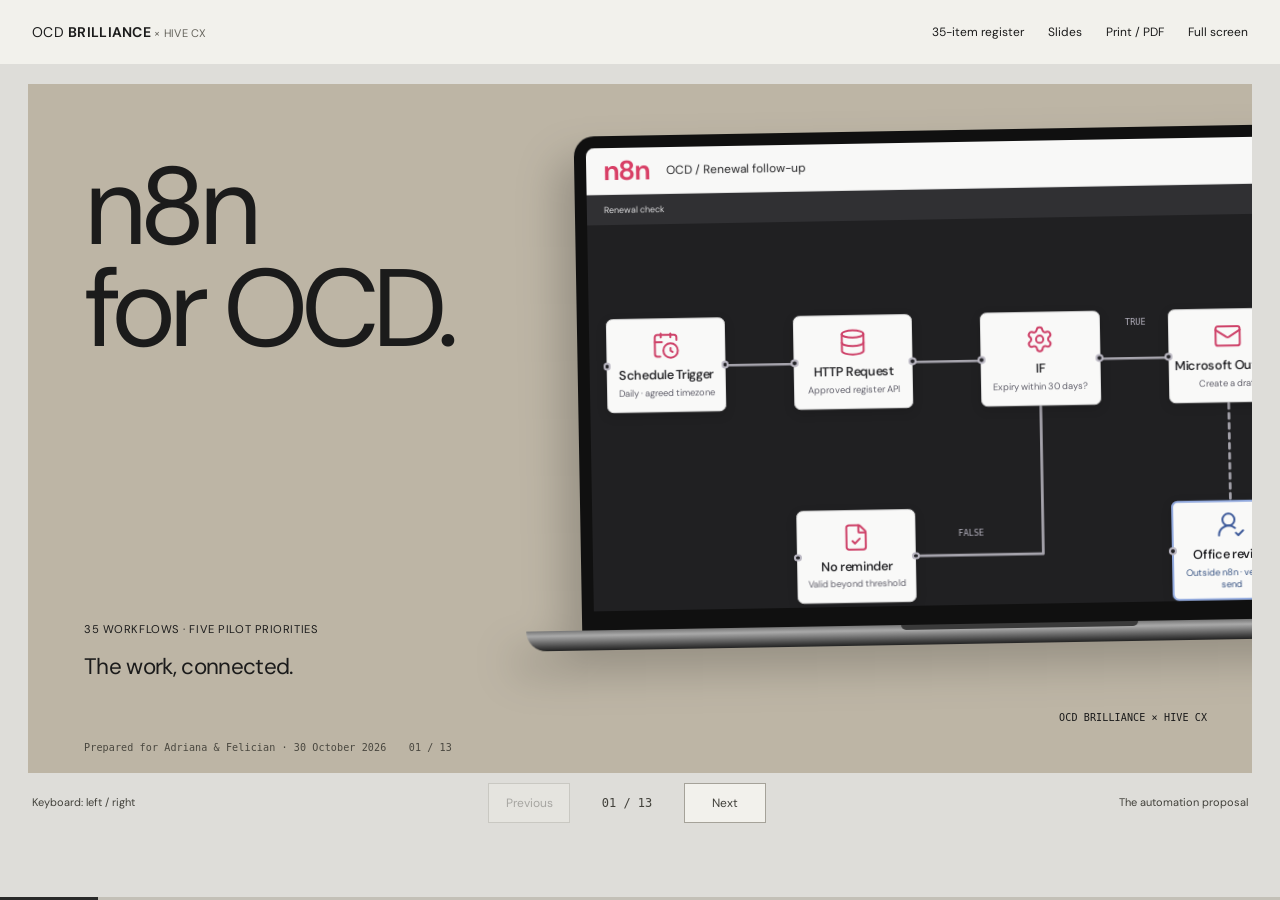
==== index.html @ e70d19fa "Build visual n8n proposal with interactive workflow and 35-item register" ====
<!doctype html><html lang="en-AU"><head><meta charset="utf-8"><meta name="viewport" content="width=device-width,initial-scale=1"><meta name="description" content="A visual n8n automation proposal for OCD Brilliance, answering Felician’s six questions and mapping all 35 workflows."><title>OCD Brilliance · n8n visual automation proposal</title><meta name="theme-color" content="#292929"><link rel="icon" href="prototype/assets/ocd-brilliance-logo.png"><link rel="stylesheet" href="assets/visual-deck.css"><script src="assets/deck.js" defer></script><script src="assets/visual-deck.js" defer></script></head><body><a class="skip" href="#deck">Skip to slides</a><header class="deck-header"><a href="#slide-1">OCD <b>BRILLIANCE</b><span> × HIVE CX</span></a><nav aria-label="Presentation tools"><a href="register.html">35-item register</a><button id="overview" aria-expanded="false" aria-controls="slide-menu">Slides</button><button id="print">Print / PDF</button><button id="fullscreen">Full screen</button></nav></header><div id="slide-menu" hidden><nav aria-label="All slides"><a href="#slide-1"><span>01</span>The automation proposal</a><a href="#slide-2"><span>02</span>01 / Where n8n fits</a><a href="#slide-3"><span>03</span>01 / A visual workflow</a><a href="#slide-4"><span>04</span>The problem / the proposed response</a><a href="#slide-5"><span>05</span>02 / Recommended Phase 1</a><a href="#slide-6"><span>06</span>01 / All 35 items</a><a href="#slide-7"><span>07</span>03 / Delivery phases</a><a href="#slide-8"><span>08</span>03 / First approval envelope</a><a href="#slide-9"><span>09</span>04 / How we will measure success</a><a href="#slide-10"><span>10</span>05 / Ownership after launch</a><a href="#slide-11"><span>11</span>06 / Data and offshore access</a><a href="#slide-12"><span>12</span>The next decision</a><a href="#slide-13"><span>13</span>Evidence / source notes</a></nav></div><main id="deck" tabindex="-1"><section class="slide cover" id="slide-1" data-title="The automation proposal" aria-labelledby="h-1"><div class="slide-top"><span>The automation proposal</span><span>OCD BRILLIANCE × HIVE CX</span></div><h1 id="h-1">n8n<br>for OCD.</h1><div class="slide-content"><div class="laptop"><div class="laptop-screen"><span class="camera"></span><div class="n8n-window"><header><span class="n8n-name">n8n</span><span>OCD / Renewal follow-up</span><strong>PROPOSED WORKFLOW</strong></header><div class="canvas-toolbar"><span>Renewal check</span><span>Illustration · not connected</span></div><div class="node-canvas"><svg class="wires workflow-wires" aria-hidden="true"><path data-from="trigger" data-to="source"/><path data-from="source" data-to="rule"/><path data-from="rule" data-to="draft"/><path data-from="draft" data-to="review" class="human-wire"/><path data-from="rule" data-to="skip" class="skip-wire"/></svg><div class="flow-node " data-step="trigger" style="--x:2%;--y:32%"><span class="icon "><svg xmlns="http://www.w3.org/2000/svg" width="24" height="24" viewBox="0 0 24 24" fill="none" stroke="currentColor" stroke-width="1.65" stroke-linecap="round" stroke-linejoin="round" class="lucide lucide-calendar-clock" aria-hidden="true"><path d="M16 14v2.2l1.6 1"></path><path d="M16 2v3"></path><path d="M21 7.338V5a2 2 0 00-2-2H5a2 2 0 00-2 2v14a2 2 0 002 2h2.338"></path><path d="M3 9h5.859"></path><path d="M8 2v3"></path><circle cx="16" cy="16" r="6"></circle></svg></span><b>Schedule Trigger</b><small>Daily · agreed timezone</small><span class="port left"></span><span class="port right"></span></div><div class="flow-node " data-step="source" style="--x:24%;--y:32%"><span class="icon "><svg xmlns="http://www.w3.org/2000/svg" width="24" height="24" viewBox="0 0 24 24" fill="none" stroke="currentColor" stroke-width="1.65" stroke-linecap="round" stroke-linejoin="round" class="lucide lucide-database" aria-hidden="true"><ellipse cx="12" cy="5" rx="9" ry="3"></ellipse><path d="M3 5V19A9 3 0 0 0 21 19V5"></path><path d="M3 12A9 3 0 0 0 21 12"></path></svg></span><b>HTTP Request</b><small>Approved register API</small><span class="port left"></span><span class="port right"></span></div><div class="flow-node " data-step="rule" style="--x:46%;--y:32%"><span class="icon "><svg xmlns="http://www.w3.org/2000/svg" width="24" height="24" viewBox="0 0 24 24" fill="none" stroke="currentColor" stroke-width="1.65" stroke-linecap="round" stroke-linejoin="round" class="lucide lucide-settings" aria-hidden="true"><path d="M9.671 4.136a2.34 2.34 0 0 1 4.659 0 2.34 2.34 0 0 0 3.319 1.915 2.34 2.34 0 0 1 2.33 4.033 2.34 2.34 0 0 0 0 3.831 2.34 2.34 0 0 1-2.33 4.033 2.34 2.34 0 0 0-3.319 1.915 2.34 2.34 0 0 1-4.659 0 2.34 2.34 0 0 0-3.32-1.915 2.34 2.34 0 0 1-2.33-4.033 2.34 2.34 0 0 0 0-3.831A2.34 2.34 0 0 1 6.35 6.051a2.34 2.34 0 0 0 3.319-1.915"></path><circle cx="12" cy="12" r="3"></circle></svg></span><b>IF</b><small>Expiry within 30 days?</small><span class="port left"></span><span class="port right"></span></div><div class="flow-node " data-step="draft" style="--x:68%;--y:32%"><span class="icon "><svg xmlns="http://www.w3.org/2000/svg" width="24" height="24" viewBox="0 0 24 24" fill="none" stroke="currentColor" stroke-width="1.65" stroke-linecap="round" stroke-linejoin="round" class="lucide lucide-mail" aria-hidden="true"><path d="m22 7-8.991 5.727a2 2 0 0 1-2.009 0L2 7"></path><rect x="2" y="4" width="20" height="16" rx="2"></rect></svg></span><b>Microsoft Outlook</b><small>Create a draft</small><span class="port left"></span><span class="port right"></span></div><div class="flow-node human" data-step="review" style="--x:68%;--y:76%"><span class="icon "><svg xmlns="http://www.w3.org/2000/svg" width="24" height="24" viewBox="0 0 24 24" fill="none" stroke="currentColor" stroke-width="1.65" stroke-linecap="round" stroke-linejoin="round" class="lucide lucide-user-round-check lucide-user-check-2" aria-hidden="true"><path d="M2 21a8 8 0 0 1 13.292-6"></path><circle cx="10" cy="8" r="5"></circle><path d="m16 19 2 2 4-4"></path></svg></span><b>Office review</b><small>Outside n8n · verify & send</small><span class="port left"></span><span class="port right"></span></div><div class="flow-node " data-step="skip" style="--x:24%;--y:76%"><span class="icon "><svg xmlns="http://www.w3.org/2000/svg" width="24" height="24" viewBox="0 0 24 24" fill="none" stroke="currentColor" stroke-width="1.65" stroke-linecap="round" stroke-linejoin="round" class="lucide lucide-file-check" aria-hidden="true"><path d="M6 22a2 2 0 0 1-2-2V4a2 2 0 0 1 2-2h8a2.4 2.4 0 0 1 1.704.706l3.588 3.588A2.4 2.4 0 0 1 20 8v12a2 2 0 0 1-2 2z"></path><path d="M14 2v5a1 1 0 0 0 1 1h5"></path><path d="m9 15 2 2 4-4"></path></svg></span><b>No reminder</b><small>Valid beyond threshold</small><span class="port left"></span><span class="port right"></span></div><span class="branch-label yes">TRUE</span><span class="branch-label no">FALSE</span><div class="canvas-key"><span></span> Proposed automation <span class="key-human"></span> Office action</div></div><footer><span>Illustrative 30-day rule · confirm policy and source access</span><span>No live accounts connected</span></footer></div></div><div class="laptop-base"></div></div><div class="cover-caption"><span>35 WORKFLOWS · FIVE PILOT PRIORITIES</span><p>The work, connected.</p></div></div><footer class="slide-foot"><span>Prepared for Adriana & Felician · 30 October 2026</span><span>01 / 13</span></footer></section><section class="slide systems-slide" id="slide-2" data-title="01 / Where n8n fits" aria-labelledby="h-2"><div class="slide-top"><span>01 / Where n8n fits</span><span>OCD BRILLIANCE × HIVE CX</span></div><h1 id="h-2">Connect the work.<br>Keep the systems.</h1><div class="slide-content"><div class="systems-visual"><svg class="wires" viewBox="0 0 1000 520" aria-hidden="true"><path d="M170 95 H375 Q420 95 420 145 V240 H480"/><path d="M170 240 H480"/><path d="M170 390 H375 Q420 390 420 335 V240 H480"/><path d="M570 240 H700 Q740 240 740 110 H860"/><path d="M570 240 H860"/><path d="M570 240 H700 Q740 240 740 380 H860"/></svg><div class="system source s1"><span class="icon "><svg xmlns="http://www.w3.org/2000/svg" width="24" height="24" viewBox="0 0 24 24" fill="none" stroke="currentColor" stroke-width="1.65" stroke-linecap="round" stroke-linejoin="round" class="lucide lucide-mail" aria-hidden="true"><path d="m22 7-8.991 5.727a2 2 0 0 1-2.009 0L2 7"></path><rect x="2" y="4" width="20" height="16" rx="2"></rect></svg></span><b>Outlook</b><small>Email & forms</small></div><div class="system source s2"><span class="icon "><svg xmlns="http://www.w3.org/2000/svg" width="24" height="24" viewBox="0 0 24 24" fill="none" stroke="currentColor" stroke-width="1.65" stroke-linecap="round" stroke-linejoin="round" class="lucide lucide-phone" aria-hidden="true"><path d="M13.832 16.568a1 1 0 0 0 1.213-.303l.355-.465A2 2 0 0 1 17 15h3a2 2 0 0 1 2 2v3a2 2 0 0 1-2 2A18 18 0 0 1 2 4a2 2 0 0 1 2-2h3a2 2 0 0 1 2 2v3a2 2 0 0 1-.8 1.6l-.468.351a1 1 0 0 0-.292 1.233 14 14 0 0 0 6.392 6.384"></path></svg></span><b>Dialpad / VA</b><small>Staff-logged initially</small></div><div class="system source s3"><span class="icon "><svg xmlns="http://www.w3.org/2000/svg" width="24" height="24" viewBox="0 0 24 24" fill="none" stroke="currentColor" stroke-width="1.65" stroke-linecap="round" stroke-linejoin="round" class="lucide lucide-file-text" aria-hidden="true"><path d="M6 22a2 2 0 0 1-2-2V4a2 2 0 0 1 2-2h8a2.4 2.4 0 0 1 1.704.706l3.588 3.588A2.4 2.4 0 0 1 20 8v12a2 2 0 0 1-2 2z"></path><path d="M14 2v5a1 1 0 0 0 1 1h5"></path><path d="M10 9H8"></path><path d="M16 13H8"></path><path d="M16 17H8"></path></svg></span><b>Approved exports</b><small>Source evidence</small></div><div class="n8n-hub"><b>n8n</b><span>CHECK · PREPARE<br>COORDINATE</span></div><div class="system target t1"><span class="icon "><svg xmlns="http://www.w3.org/2000/svg" width="24" height="24" viewBox="0 0 24 24" fill="none" stroke="currentColor" stroke-width="1.65" stroke-linecap="round" stroke-linejoin="round" class="lucide lucide-users" aria-hidden="true"><path d="M16 21v-2a4 4 0 0 0-4-4H6a4 4 0 0 0-4 4v2"></path><path d="M16 3.128a4 4 0 0 1 0 7.744"></path><path d="M22 21v-2a4 4 0 0 0-3-3.87"></path><circle cx="9" cy="7" r="4"></circle></svg></span><b>ShiftCare</b><small>API / handoff to validate</small></div><div class="system target t2"><span class="icon "><svg xmlns="http://www.w3.org/2000/svg" width="24" height="24" viewBox="0 0 24 24" fill="none" stroke="currentColor" stroke-width="1.65" stroke-linecap="round" stroke-linejoin="round" class="lucide lucide-receipt" aria-hidden="true"><path d="M12 17V7"></path><path d="M16 8h-6a2 2 0 0 0 0 4h4a2 2 0 0 1 0 4H8"></path><path d="M4 3a1 1 0 0 1 1-1 1.3 1.3 0 0 1 .7.2l.933.6a1.3 1.3 0 0 0 1.4 0l.934-.6a1.3 1.3 0 0 1 1.4 0l.933.6a1.3 1.3 0 0 0 1.4 0l.933-.6a1.3 1.3 0 0 1 1.4 0l.934.6a1.3 1.3 0 0 0 1.4 0l.933-.6A1.3 1.3 0 0 1 19 2a1 1 0 0 1 1 1v18a1 1 0 0 1-1 1 1.3 1.3 0 0 1-.7-.2l-.933-.6a1.3 1.3 0 0 0-1.4 0l-.934.6a1.3 1.3 0 0 1-1.4 0l-.933-.6a1.3 1.3 0 0 0-1.4 0l-.933.6a1.3 1.3 0 0 1-1.4 0l-.934-.6a1.3 1.3 0 0 0-1.4 0l-.933.6a1.3 1.3 0 0 1-.7.2 1 1 0 0 1-1-1z"></path></svg></span><b>Xero</b><small>Supported invoices / contacts</small></div><div class="system target t3"><span class="icon "><svg xmlns="http://www.w3.org/2000/svg" width="24" height="24" viewBox="0 0 24 24" fill="none" stroke="currentColor" stroke-width="1.65" stroke-linecap="round" stroke-linejoin="round" class="lucide lucide-user-round-check lucide-user-check-2" aria-hidden="true"><path d="M2 21a8 8 0 0 1 13.292-6"></path><circle cx="10" cy="8" r="5"></circle><path d="m16 19 2 2 4-4"></path></svg></span><b>Your team</b><small>Decisions & release</small></div></div><div class="visual-caption">n8n coordinates steps. Staff retain care, staffing and financial decisions.</div></div><footer class="slide-foot"><span>Outlook / Xero nodes documented · ShiftCare API access, permitted operations and account permissions need validation</span><span>02 / 13</span></footer></section><section class="slide canvas-slide" id="slide-3" data-title="01 / A visual workflow" aria-labelledby="h-3"><div class="slide-top"><span>01 / A visual workflow</span><span>OCD BRILLIANCE × HIVE CX</span></div><h1 id="h-3">A renewal, followed through.</h1><div class="slide-content"><div class="demo-controls"><label for="sample-record">SAMPLE RECORD</label><select id="sample-record"><option value="due">Renewal due in 14 days</option><option value="valid">Valid for 120 days</option><option value="missing">Expiry date missing</option></select><button id="walkthrough" type="button">Run sample</button><span>Fictional data · no messages sent</span></div><div class="workflow-viewport" tabindex="0" aria-label="Proposed n8n workflow; scroll horizontally on a small screen"><div class="n8n-window"><header><span class="n8n-name">n8n</span><span>OCD / Renewal follow-up</span><strong>PROPOSED WORKFLOW</strong></header><div class="canvas-toolbar"><span>Renewal check</span><span>Illustration · not connected</span></div><div class="node-canvas"><svg class="wires workflow-wires" aria-hidden="true"><path data-from="trigger" data-to="source"/><path data-from="source" data-to="rule"/><path data-from="rule" data-to="draft"/><path data-from="draft" data-to="review" class="human-wire"/><path data-from="rule" data-to="skip" class="skip-wire"/></svg><div class="flow-node " data-step="trigger" style="--x:2%;--y:32%"><span class="icon "><svg xmlns="http://www.w3.org/2000/svg" width="24" height="24" viewBox="0 0 24 24" fill="none" stroke="currentColor" stroke-width="1.65" stroke-linecap="round" stroke-linejoin="round" class="lucide lucide-calendar-clock" aria-hidden="true"><path d="M16 14v2.2l1.6 1"></path><path d="M16 2v3"></path><path d="M21 7.338V5a2 2 0 00-2-2H5a2 2 0 00-2 2v14a2 2 0 002 2h2.338"></path><path d="M3 9h5.859"></path><path d="M8 2v3"></path><circle cx="16" cy="16" r="6"></circle></svg></span><b>Schedule Trigger</b><small>Daily · agreed timezone</small><span class="port left"></span><span class="port right"></span></div><div class="flow-node " data-step="source" style="--x:24%;--y:32%"><span class="icon "><svg xmlns="http://www.w3.org/2000/svg" width="24" height="24" viewBox="0 0 24 24" fill="none" stroke="currentColor" stroke-width="1.65" stroke-linecap="round" stroke-linejoin="round" class="lucide lucide-database" aria-hidden="true"><ellipse cx="12" cy="5" rx="9" ry="3"></ellipse><path d="M3 5V19A9 3 0 0 0 21 19V5"></path><path d="M3 12A9 3 0 0 0 21 12"></path></svg></span><b>HTTP Request</b><small>Approved register API</small><span class="port left"></span><span class="port right"></span></div><div class="flow-node " data-step="rule" style="--x:46%;--y:32%"><span class="icon "><svg xmlns="http://www.w3.org/2000/svg" width="24" height="24" viewBox="0 0 24 24" fill="none" stroke="currentColor" stroke-width="1.65" stroke-linecap="round" stroke-linejoin="round" class="lucide lucide-settings" aria-hidden="true"><path d="M9.671 4.136a2.34 2.34 0 0 1 4.659 0 2.34 2.34 0 0 0 3.319 1.915 2.34 2.34 0 0 1 2.33 4.033 2.34 2.34 0 0 0 0 3.831 2.34 2.34 0 0 1-2.33 4.033 2.34 2.34 0 0 0-3.319 1.915 2.34 2.34 0 0 1-4.659 0 2.34 2.34 0 0 0-3.32-1.915 2.34 2.34 0 0 1-2.33-4.033 2.34 2.34 0 0 0 0-3.831A2.34 2.34 0 0 1 6.35 6.051a2.34 2.34 0 0 0 3.319-1.915"></path><circle cx="12" cy="12" r="3"></circle></svg></span><b>IF</b><small>Expiry within 30 days?</small><span class="port left"></span><span class="port right"></span></div><div class="flow-node " data-step="draft" style="--x:68%;--y:32%"><span class="icon "><svg xmlns="http://www.w3.org/2000/svg" width="24" height="24" viewBox="0 0 24 24" fill="none" stroke="currentColor" stroke-width="1.65" stroke-linecap="round" stroke-linejoin="round" class="lucide lucide-mail" aria-hidden="true"><path d="m22 7-8.991 5.727a2 2 0 0 1-2.009 0L2 7"></path><rect x="2" y="4" width="20" height="16" rx="2"></rect></svg></span><b>Microsoft Outlook</b><small>Create a draft</small><span class="port left"></span><span class="port right"></span></div><div class="flow-node human" data-step="review" style="--x:68%;--y:76%"><span class="icon "><svg xmlns="http://www.w3.org/2000/svg" width="24" height="24" viewBox="0 0 24 24" fill="none" stroke="currentColor" stroke-width="1.65" stroke-linecap="round" stroke-linejoin="round" class="lucide lucide-user-round-check lucide-user-check-2" aria-hidden="true"><path d="M2 21a8 8 0 0 1 13.292-6"></path><circle cx="10" cy="8" r="5"></circle><path d="m16 19 2 2 4-4"></path></svg></span><b>Office review</b><small>Outside n8n · verify & send</small><span class="port left"></span><span class="port right"></span></div><div class="flow-node " data-step="skip" style="--x:24%;--y:76%"><span class="icon "><svg xmlns="http://www.w3.org/2000/svg" width="24" height="24" viewBox="0 0 24 24" fill="none" stroke="currentColor" stroke-width="1.65" stroke-linecap="round" stroke-linejoin="round" class="lucide lucide-file-check" aria-hidden="true"><path d="M6 22a2 2 0 0 1-2-2V4a2 2 0 0 1 2-2h8a2.4 2.4 0 0 1 1.704.706l3.588 3.588A2.4 2.4 0 0 1 20 8v12a2 2 0 0 1-2 2z"></path><path d="M14 2v5a1 1 0 0 0 1 1h5"></path><path d="m9 15 2 2 4-4"></path></svg></span><b>No reminder</b><small>Valid beyond threshold</small><span class="port left"></span><span class="port right"></span></div><span class="branch-label yes">TRUE</span><span class="branch-label no">FALSE</span><div class="canvas-key"><span></span> Proposed automation <span class="key-human"></span> Office action</div></div><footer><span>Illustrative 30-day rule · confirm policy and source access</span><span>No live accounts connected</span></footer></div></div><div class="workflow-result" role="status" aria-live="polite" aria-atomic="true"><div><span id="result-step">READY TO WALK THROUGH</span><b id="result-title">Follow one renewal.</b></div><p id="result-copy">Choose a sample and run each step. See what n8n prepares and where the office takes over.</p><span id="result-outcome">Sample only</span></div></div><footer class="slide-foot"><span>Proposed configuration · missing or invalid expiry requires office review; creating a draft does not send it</span><span>03 / 13</span></footer></section><section class="slide comparison-slide" id="slide-4" data-title="The problem / the proposed response" aria-labelledby="h-4"><div class="slide-top"><span>The problem / the proposed response</span><span>OCD BRILLIANCE × HIVE CX</span></div><h1 id="h-4">Less chasing. Visible ownership.</h1><div class="slide-content"><div class="comparison"><div class="manual-scene"><span class="scene-label">MANUAL TODAY</span><div class="paper paper-0"><span class="icon "><svg xmlns="http://www.w3.org/2000/svg" width="24" height="24" viewBox="0 0 24 24" fill="none" stroke="currentColor" stroke-width="1.65" stroke-linecap="round" stroke-linejoin="round" class="lucide lucide-mail" aria-hidden="true"><path d="m22 7-8.991 5.727a2 2 0 0 1-2.009 0L2 7"></path><rect x="2" y="4" width="20" height="16" rx="2"></rect></svg></span><span>Another email</span><i></i><i></i></div><div class="paper paper-1"><span class="icon "><svg xmlns="http://www.w3.org/2000/svg" width="24" height="24" viewBox="0 0 24 24" fill="none" stroke="currentColor" stroke-width="1.65" stroke-linecap="round" stroke-linejoin="round" class="lucide lucide-file-text" aria-hidden="true"><path d="M6 22a2 2 0 0 1-2-2V4a2 2 0 0 1 2-2h8a2.4 2.4 0 0 1 1.704.706l3.588 3.588A2.4 2.4 0 0 1 20 8v12a2 2 0 0 1-2 2z"></path><path d="M14 2v5a1 1 0 0 0 1 1h5"></path><path d="M10 9H8"></path><path d="M16 13H8"></path><path d="M16 17H8"></path></svg></span><span>Missing file</span><i></i><i></i></div><div class="paper paper-2"><span class="icon "><svg xmlns="http://www.w3.org/2000/svg" width="24" height="24" viewBox="0 0 24 24" fill="none" stroke="currentColor" stroke-width="1.65" stroke-linecap="round" stroke-linejoin="round" class="lucide lucide-calendar-clock" aria-hidden="true"><path d="M16 14v2.2l1.6 1"></path><path d="M16 2v3"></path><path d="M21 7.338V5a2 2 0 00-2-2H5a2 2 0 00-2 2v14a2 2 0 002 2h2.338"></path><path d="M3 9h5.859"></path><path d="M8 2v3"></path><circle cx="16" cy="16" r="6"></circle></svg></span><span>Follow up</span><i></i><i></i></div><div class="paper paper-3"><span class="icon "><svg xmlns="http://www.w3.org/2000/svg" width="24" height="24" viewBox="0 0 24 24" fill="none" stroke="currentColor" stroke-width="1.65" stroke-linecap="round" stroke-linejoin="round" class="lucide lucide-phone" aria-hidden="true"><path d="M13.832 16.568a1 1 0 0 0 1.213-.303l.355-.465A2 2 0 0 1 17 15h3a2 2 0 0 1 2 2v3a2 2 0 0 1-2 2A18 18 0 0 1 2 4a2 2 0 0 1 2-2h3a2 2 0 0 1 2 2v3a2 2 0 0 1-.8 1.6l-.468.351a1 1 0 0 0-.292 1.233 14 14 0 0 0 6.392 6.384"></path></svg></span><span>A missed reply</span><i></i><i></i></div><div class="manual-person"><span class="icon "><svg xmlns="http://www.w3.org/2000/svg" width="24" height="24" viewBox="0 0 24 24" fill="none" stroke="currentColor" stroke-width="1.65" stroke-linecap="round" stroke-linejoin="round" class="lucide lucide-user-round lucide-user-2" aria-hidden="true"><circle cx="12" cy="8" r="5"></circle><path d="M20 21a8 8 0 0 0-16 0"></path></svg></span><span>Remember · search · repeat</span></div></div><div class="owned-scene"><span class="scene-label">PROPOSED WITH n8n</span><div class="case-board"><header><span class="icon "><svg xmlns="http://www.w3.org/2000/svg" width="24" height="24" viewBox="0 0 24 24" fill="none" stroke="currentColor" stroke-width="1.65" stroke-linecap="round" stroke-linejoin="round" class="lucide lucide-workflow" aria-hidden="true"><rect width="8" height="8" x="3" y="3" rx="2"></rect><path d="M7 11v4a2 2 0 0 0 2 2h4"></path><rect width="8" height="8" x="13" y="13" rx="2"></rect></svg></span><b>One owned case</b></header><div><span class="icon "><svg xmlns="http://www.w3.org/2000/svg" width="24" height="24" viewBox="0 0 24 24" fill="none" stroke="currentColor" stroke-width="1.65" stroke-linecap="round" stroke-linejoin="round" class="lucide lucide-mail" aria-hidden="true"><path d="m22 7-8.991 5.727a2 2 0 0 1-2.009 0L2 7"></path><rect x="2" y="4" width="20" height="16" rx="2"></rect></svg></span><span>Source linked</span><b>1</b></div><div><span class="icon "><svg xmlns="http://www.w3.org/2000/svg" width="24" height="24" viewBox="0 0 24 24" fill="none" stroke="currentColor" stroke-width="1.65" stroke-linecap="round" stroke-linejoin="round" class="lucide lucide-user-round-check lucide-user-check-2" aria-hidden="true"><path d="M2 21a8 8 0 0 1 13.292-6"></path><circle cx="10" cy="8" r="5"></circle><path d="m16 19 2 2 4-4"></path></svg></span><span>Office owner</span><span class="icon "><svg xmlns="http://www.w3.org/2000/svg" width="24" height="24" viewBox="0 0 24 24" fill="none" stroke="currentColor" stroke-width="1.65" stroke-linecap="round" stroke-linejoin="round" class="lucide lucide-check" aria-hidden="true"><path d="M20 6 9 17l-5-5"></path></svg></span></div><div><span class="icon "><svg xmlns="http://www.w3.org/2000/svg" width="24" height="24" viewBox="0 0 24 24" fill="none" stroke="currentColor" stroke-width="1.65" stroke-linecap="round" stroke-linejoin="round" class="lucide lucide-clock" aria-hidden="true"><circle cx="12" cy="12" r="10"></circle><path d="M12 6v6l4 2"></path></svg></span><span>Follow-up date</span><span class="icon "><svg xmlns="http://www.w3.org/2000/svg" width="24" height="24" viewBox="0 0 24 24" fill="none" stroke="currentColor" stroke-width="1.65" stroke-linecap="round" stroke-linejoin="round" class="lucide lucide-check" aria-hidden="true"><path d="M20 6 9 17l-5-5"></path></svg></span></div><div><span class="icon "><svg xmlns="http://www.w3.org/2000/svg" width="24" height="24" viewBox="0 0 24 24" fill="none" stroke="currentColor" stroke-width="1.65" stroke-linecap="round" stroke-linejoin="round" class="lucide lucide-shield-check" aria-hidden="true"><path d="M20 13c0 5-3.5 7.5-7.66 8.95a1 1 0 0 1-.67-.01C7.5 20.5 4 18 4 13V6a1 1 0 0 1 1-1c2 0 4.5-1.2 6.24-2.72a1.17 1.17 0 0 1 1.52 0C14.51 3.81 17 5 19 5a1 1 0 0 1 1 1z"></path><path d="m9 12 2 2 4-4"></path></svg></span><span>Result checked</span><span class="icon "><svg xmlns="http://www.w3.org/2000/svg" width="24" height="24" viewBox="0 0 24 24" fill="none" stroke="currentColor" stroke-width="1.65" stroke-linecap="round" stroke-linejoin="round" class="lucide lucide-check" aria-hidden="true"><path d="M20 6 9 17l-5-5"></path></svg></span></div></div><p>Nothing closes without a checked outcome.</p></div></div></div><footer class="slide-foot"><span>Illustrative process model · actual savings are measured in the pilot</span><span>04 / 13</span></footer></section><section class="slide pilot-slide" id="slide-5" data-title="02 / Recommended Phase 1" aria-labelledby="h-5"><div class="slide-top"><span>02 / Recommended Phase 1</span><span>OCD BRILLIANCE × HIVE CX</span></div><h1 id="h-5">Five workflows to prove first.</h1><div class="slide-content"><div class="pilot-visual"><a href="register.html#workflow-3" class="pilot-pod"><span class="pod-number">ITEM 03</span><div class="pod-art"><span class="icon "><svg xmlns="http://www.w3.org/2000/svg" width="24" height="24" viewBox="0 0 24 24" fill="none" stroke="currentColor" stroke-width="1.65" stroke-linecap="round" stroke-linejoin="round" class="lucide lucide-mail" aria-hidden="true"><path d="m22 7-8.991 5.727a2 2 0 0 1-2.009 0L2 7"></path><rect x="2" y="4" width="20" height="16" rx="2"></rect></svg></span><span class="orbit-dot"></span></div><h2>Enquiry ownership</h2><small>Time</small></a><a href="register.html#workflow-19" class="pilot-pod"><span class="pod-number">ITEM 19</span><div class="pod-art"><span class="icon "><svg xmlns="http://www.w3.org/2000/svg" width="24" height="24" viewBox="0 0 24 24" fill="none" stroke="currentColor" stroke-width="1.65" stroke-linecap="round" stroke-linejoin="round" class="lucide lucide-file-check" aria-hidden="true"><path d="M6 22a2 2 0 0 1-2-2V4a2 2 0 0 1 2-2h8a2.4 2.4 0 0 1 1.704.706l3.588 3.588A2.4 2.4 0 0 1 20 8v12a2 2 0 0 1-2 2z"></path><path d="M14 2v5a1 1 0 0 0 1 1h5"></path><path d="m9 15 2 2 4-4"></path></svg></span><span class="orbit-dot"></span></div><h2>Document check</h2><small>Compliance</small></a><a href="register.html#workflow-21" class="pilot-pod"><span class="pod-number">ITEM 21</span><div class="pod-art"><span class="icon "><svg xmlns="http://www.w3.org/2000/svg" width="24" height="24" viewBox="0 0 24 24" fill="none" stroke="currentColor" stroke-width="1.65" stroke-linecap="round" stroke-linejoin="round" class="lucide lucide-calendar-clock" aria-hidden="true"><path d="M16 14v2.2l1.6 1"></path><path d="M16 2v3"></path><path d="M21 7.338V5a2 2 0 00-2-2H5a2 2 0 00-2 2v14a2 2 0 002 2h2.338"></path><path d="M3 9h5.859"></path><path d="M8 2v3"></path><circle cx="16" cy="16" r="6"></circle></svg></span><span class="orbit-dot"></span></div><h2>Renewal follow-up</h2><small>Compliance</small></a><a href="register.html#workflow-22" class="pilot-pod"><span class="pod-number">ITEM 22</span><div class="pod-art"><span class="icon "><svg xmlns="http://www.w3.org/2000/svg" width="24" height="24" viewBox="0 0 24 24" fill="none" stroke="currentColor" stroke-width="1.65" stroke-linecap="round" stroke-linejoin="round" class="lucide lucide-receipt" aria-hidden="true"><path d="M12 17V7"></path><path d="M16 8h-6a2 2 0 0 0 0 4h4a2 2 0 0 1 0 4H8"></path><path d="M4 3a1 1 0 0 1 1-1 1.3 1.3 0 0 1 .7.2l.933.6a1.3 1.3 0 0 0 1.4 0l.934-.6a1.3 1.3 0 0 1 1.4 0l.933.6a1.3 1.3 0 0 0 1.4 0l.933-.6a1.3 1.3 0 0 1 1.4 0l.934.6a1.3 1.3 0 0 0 1.4 0l.933-.6A1.3 1.3 0 0 1 19 2a1 1 0 0 1 1 1v18a1 1 0 0 1-1 1 1.3 1.3 0 0 1-.7-.2l-.933-.6a1.3 1.3 0 0 0-1.4 0l-.934.6a1.3 1.3 0 0 1-1.4 0l-.933-.6a1.3 1.3 0 0 0-1.4 0l-.933.6a1.3 1.3 0 0 1-1.4 0l-.934-.6a1.3 1.3 0 0 0-1.4 0l-.933.6a1.3 1.3 0 0 1-.7.2 1 1 0 0 1-1-1z"></path></svg></span><span class="orbit-dot"></span></div><h2>Invoice checks</h2><small>Cashflow</small></a><a href="register.html#workflow-28" class="pilot-pod"><span class="pod-number">ITEM 28</span><div class="pod-art"><span class="icon "><svg xmlns="http://www.w3.org/2000/svg" width="24" height="24" viewBox="0 0 24 24" fill="none" stroke="currentColor" stroke-width="1.65" stroke-linecap="round" stroke-linejoin="round" class="lucide lucide-timer" aria-hidden="true"><line x1="10" x2="14" y1="2" y2="2"></line><line x1="12" x2="15" y1="14" y2="11"></line><circle cx="12" cy="14" r="8"></circle></svg></span><span class="orbit-dot"></span></div><h2>Hours & mileage</h2><small>Time / payroll</small></a></div><div class="pilot-flow"><span>Approved sources</span><i></i><span>Build & test</span><i></i><span>Staff review</span><i></i><span>Measure the pilot</span></div></div><footer class="slide-foot"><span>One team, one set of approved rules · source collection and filing routes are foundation work</span><span>05 / 13</span></footer></section><section class="slide map-slide" id="slide-6" data-title="01 / All 35 items" aria-labelledby="h-6"><div class="slide-top"><span>01 / All 35 items</span><span>OCD BRILLIANCE × HIVE CX</span></div><h1 id="h-6">Every item. A defined response.</h1><div class="slide-content"><div class="register-screen"><header><b>OCD workflow map</b><span>SELECT AN AREA, THEN AN ITEM</span></header><div class="map-tabs" role="tablist" aria-label="Workflow areas"><button type="button" role="tab" id="group-tab-0" aria-controls="group-0" aria-selected="true" tabindex="0" data-group="0">Enquiries</button><button type="button" role="tab" id="group-tab-1" aria-controls="group-1" aria-selected="false" tabindex="-1" data-group="1">People & messages</button><button type="button" role="tab" id="group-tab-2" aria-controls="group-2" aria-selected="false" tabindex="-1" data-group="2">Bookings</button><button type="button" role="tab" id="group-tab-3" aria-controls="group-3" aria-selected="false" tabindex="-1" data-group="3">Cover & documents</button><button type="button" role="tab" id="group-tab-4" aria-controls="group-4" aria-selected="false" tabindex="-1" data-group="4">Renewals & billing</button><button type="button" role="tab" id="group-tab-5" aria-controls="group-5" aria-selected="false" tabindex="-1" data-group="5">Payments & payroll</button><button type="button" role="tab" id="group-tab-6" aria-controls="group-6" aria-selected="false" tabindex="-1" data-group="6">Care & follow-through</button></div><div class="group-panel" role="tabpanel" id="group-0" aria-labelledby="group-tab-0"><a class="process-tile" href="register.html#workflow-1" data-item="1"><span>01</span><span class="icon "><svg xmlns="http://www.w3.org/2000/svg" width="24" height="24" viewBox="0 0 24 24" fill="none" stroke="currentColor" stroke-width="1.65" stroke-linecap="round" stroke-linejoin="round" class="lucide lucide-map-pin" aria-hidden="true"><path d="M20 10c0 4.993-5.539 10.193-7.399 11.799a1 1 0 0 1-1.202 0C9.539 20.193 4 14.993 4 10a8 8 0 0 1 16 0"></path><circle cx="12" cy="10" r="3"></circle></svg></span><b>Area screening</b><small>Core rollout</small></a><a class="process-tile" href="register.html#workflow-2" data-item="2"><span>02</span><span class="icon "><svg xmlns="http://www.w3.org/2000/svg" width="24" height="24" viewBox="0 0 24 24" fill="none" stroke="currentColor" stroke-width="1.65" stroke-linecap="round" stroke-linejoin="round" class="lucide lucide-mail" aria-hidden="true"><path d="m22 7-8.991 5.727a2 2 0 0 1-2.009 0L2 7"></path><rect x="2" y="4" width="20" height="16" rx="2"></rect></svg></span><b>Collect enquiries</b><small>Core rollout</small></a><a class="process-tile" href="register.html#workflow-3" data-item="3"><span>03</span><span class="icon "><svg xmlns="http://www.w3.org/2000/svg" width="24" height="24" viewBox="0 0 24 24" fill="none" stroke="currentColor" stroke-width="1.65" stroke-linecap="round" stroke-linejoin="round" class="lucide lucide-user-round-check lucide-user-check-2" aria-hidden="true"><path d="M2 21a8 8 0 0 1 13.292-6"></path><circle cx="10" cy="8" r="5"></circle><path d="m16 19 2 2 4-4"></path></svg></span><b>Enquiry owner</b><small>Pilot</small></a><a class="process-tile" href="register.html#workflow-4" data-item="4"><span>04</span><span class="icon "><svg xmlns="http://www.w3.org/2000/svg" width="24" height="24" viewBox="0 0 24 24" fill="none" stroke="currentColor" stroke-width="1.65" stroke-linecap="round" stroke-linejoin="round" class="lucide lucide-search" aria-hidden="true"><path d="m21 21-4.34-4.34"></path><circle cx="11" cy="11" r="8"></circle></svg></span><b>Missing details</b><small>Core rollout</small></a><a class="process-tile" href="register.html#workflow-5" data-item="5"><span>05</span><span class="icon "><svg xmlns="http://www.w3.org/2000/svg" width="24" height="24" viewBox="0 0 24 24" fill="none" stroke="currentColor" stroke-width="1.65" stroke-linecap="round" stroke-linejoin="round" class="lucide lucide-users" aria-hidden="true"><path d="M16 21v-2a4 4 0 0 0-4-4H6a4 4 0 0 0-4 4v2"></path><path d="M16 3.128a4 4 0 0 1 0 7.744"></path><path d="M22 21v-2a4 4 0 0 0-3-3.87"></path><circle cx="9" cy="7" r="4"></circle></svg></span><b>Participant profile</b><small>Core rollout</small></a></div><div class="group-panel" role="tabpanel" id="group-1" aria-labelledby="group-tab-1" hidden><a class="process-tile" href="register.html#workflow-6" data-item="6"><span>06</span><span class="icon "><svg xmlns="http://www.w3.org/2000/svg" width="24" height="24" viewBox="0 0 24 24" fill="none" stroke="currentColor" stroke-width="1.65" stroke-linecap="round" stroke-linejoin="round" class="lucide lucide-users" aria-hidden="true"><path d="M16 21v-2a4 4 0 0 0-4-4H6a4 4 0 0 0-4 4v2"></path><path d="M16 3.128a4 4 0 0 1 0 7.744"></path><path d="M22 21v-2a4 4 0 0 0-3-3.87"></path><circle cx="9" cy="7" r="4"></circle></svg></span><b>Worker onboarding</b><small>Core rollout</small></a><a class="process-tile" href="register.html#workflow-7" data-item="7"><span>07</span><span class="icon "><svg xmlns="http://www.w3.org/2000/svg" width="24" height="24" viewBox="0 0 24 24" fill="none" stroke="currentColor" stroke-width="1.65" stroke-linecap="round" stroke-linejoin="round" class="lucide lucide-settings" aria-hidden="true"><path d="M9.671 4.136a2.34 2.34 0 0 1 4.659 0 2.34 2.34 0 0 0 3.319 1.915 2.34 2.34 0 0 1 2.33 4.033 2.34 2.34 0 0 0 0 3.831 2.34 2.34 0 0 1-2.33 4.033 2.34 2.34 0 0 0-3.319 1.915 2.34 2.34 0 0 1-4.659 0 2.34 2.34 0 0 0-3.32-1.915 2.34 2.34 0 0 1-2.33-4.033 2.34 2.34 0 0 0 0-3.831A2.34 2.34 0 0 1 6.35 6.051a2.34 2.34 0 0 0 3.319-1.915"></path><circle cx="12" cy="12" r="3"></circle></svg></span><b>Client stages</b><small>Conditional</small></a><a class="process-tile" href="register.html#workflow-8" data-item="8"><span>08</span><span class="icon "><svg xmlns="http://www.w3.org/2000/svg" width="24" height="24" viewBox="0 0 24 24" fill="none" stroke="currentColor" stroke-width="1.65" stroke-linecap="round" stroke-linejoin="round" class="lucide lucide-message-square" aria-hidden="true"><path d="M22 17a2 2 0 0 1-2 2H6.828a2 2 0 0 0-1.414.586l-2.202 2.202A.71.71 0 0 1 2 21.286V5a2 2 0 0 1 2-2h16a2 2 0 0 1 2 2z"></path></svg></span><b>Draft messages</b><small>Core rollout</small></a><a class="process-tile" href="register.html#workflow-9" data-item="9"><span>09</span><span class="icon "><svg xmlns="http://www.w3.org/2000/svg" width="24" height="24" viewBox="0 0 24 24" fill="none" stroke="currentColor" stroke-width="1.65" stroke-linecap="round" stroke-linejoin="round" class="lucide lucide-files" aria-hidden="true"><path d="M15 2h-4a2 2 0 0 0-2 2v11a2 2 0 0 0 2 2h8a2 2 0 0 0 2-2V8"></path><path d="M16.706 2.706A2.4 2.4 0 0 0 15 2v5a1 1 0 0 0 1 1h5a2.4 2.4 0 0 0-.706-1.706z"></path><path d="M5 7a2 2 0 0 0-2 2v11a2 2 0 0 0 2 2h8a2 2 0 0 0 1.732-1"></path></svg></span><b>Message history</b><small>Conditional</small></a><a class="process-tile" href="register.html#workflow-10" data-item="10"><span>10</span><span class="icon "><svg xmlns="http://www.w3.org/2000/svg" width="24" height="24" viewBox="0 0 24 24" fill="none" stroke="currentColor" stroke-width="1.65" stroke-linecap="round" stroke-linejoin="round" class="lucide lucide-calendar-clock" aria-hidden="true"><path d="M16 14v2.2l1.6 1"></path><path d="M16 2v3"></path><path d="M21 7.338V5a2 2 0 00-2-2H5a2 2 0 00-2 2v14a2 2 0 002 2h2.338"></path><path d="M3 9h5.859"></path><path d="M8 2v3"></path><circle cx="16" cy="16" r="6"></circle></svg></span><b>Booking checks</b><small>Core rollout</small></a></div><div class="group-panel" role="tabpanel" id="group-2" aria-labelledby="group-tab-2" hidden><a class="process-tile" href="register.html#workflow-11" data-item="11"><span>11</span><span class="icon "><svg xmlns="http://www.w3.org/2000/svg" width="24" height="24" viewBox="0 0 24 24" fill="none" stroke="currentColor" stroke-width="1.65" stroke-linecap="round" stroke-linejoin="round" class="lucide lucide-calendar-clock" aria-hidden="true"><path d="M16 14v2.2l1.6 1"></path><path d="M16 2v3"></path><path d="M21 7.338V5a2 2 0 00-2-2H5a2 2 0 00-2 2v14a2 2 0 002 2h2.338"></path><path d="M3 9h5.859"></path><path d="M8 2v3"></path><circle cx="16" cy="16" r="6"></circle></svg></span><b>Change scope</b><small>Core rollout</small></a><a class="process-tile" href="register.html#workflow-12" data-item="12"><span>12</span><span class="icon "><svg xmlns="http://www.w3.org/2000/svg" width="24" height="24" viewBox="0 0 24 24" fill="none" stroke="currentColor" stroke-width="1.65" stroke-linecap="round" stroke-linejoin="round" class="lucide lucide-map-pin" aria-hidden="true"><path d="M20 10c0 4.993-5.539 10.193-7.399 11.799a1 1 0 0 1-1.202 0C9.539 20.193 4 14.993 4 10a8 8 0 0 1 16 0"></path><circle cx="12" cy="10" r="3"></circle></svg></span><b>Travel checks</b><small>Core rollout</small></a><a class="process-tile" href="register.html#workflow-13" data-item="13"><span>13</span><span class="icon "><svg xmlns="http://www.w3.org/2000/svg" width="24" height="24" viewBox="0 0 24 24" fill="none" stroke="currentColor" stroke-width="1.65" stroke-linecap="round" stroke-linejoin="round" class="lucide lucide-file-text" aria-hidden="true"><path d="M6 22a2 2 0 0 1-2-2V4a2 2 0 0 1 2-2h8a2.4 2.4 0 0 1 1.704.706l3.588 3.588A2.4 2.4 0 0 1 20 8v12a2 2 0 0 1-2 2z"></path><path d="M14 2v5a1 1 0 0 0 1 1h5"></path><path d="M10 9H8"></path><path d="M16 13H8"></path><path d="M16 17H8"></path></svg></span><b>Instructions</b><small>Conditional</small></a><a class="process-tile" href="register.html#workflow-14" data-item="14"><span>14</span><span class="icon "><svg xmlns="http://www.w3.org/2000/svg" width="24" height="24" viewBox="0 0 24 24" fill="none" stroke="currentColor" stroke-width="1.65" stroke-linecap="round" stroke-linejoin="round" class="lucide lucide-check" aria-hidden="true"><path d="M20 6 9 17l-5-5"></path></svg></span><b>Confirmations</b><small>Core rollout</small></a><a class="process-tile" href="register.html#workflow-15" data-item="15"><span>15</span><span class="icon "><svg xmlns="http://www.w3.org/2000/svg" width="24" height="24" viewBox="0 0 24 24" fill="none" stroke="currentColor" stroke-width="1.65" stroke-linecap="round" stroke-linejoin="round" class="lucide lucide-x" aria-hidden="true"><path d="M18 6 6 18"></path><path d="m6 6 12 12"></path></svg></span><b>Cancellations</b><small>Conditional</small></a></div><div class="group-panel" role="tabpanel" id="group-3" aria-labelledby="group-tab-3" hidden><a class="process-tile" href="register.html#workflow-16" data-item="16"><span>16</span><span class="icon "><svg xmlns="http://www.w3.org/2000/svg" width="24" height="24" viewBox="0 0 24 24" fill="none" stroke="currentColor" stroke-width="1.65" stroke-linecap="round" stroke-linejoin="round" class="lucide lucide-users" aria-hidden="true"><path d="M16 21v-2a4 4 0 0 0-4-4H6a4 4 0 0 0-4 4v2"></path><path d="M16 3.128a4 4 0 0 1 0 7.744"></path><path d="M22 21v-2a4 4 0 0 0-3-3.87"></path><circle cx="9" cy="7" r="4"></circle></svg></span><b>Replacement cover</b><small>Core rollout</small></a><a class="process-tile" href="register.html#workflow-17" data-item="17"><span>17</span><span class="icon "><svg xmlns="http://www.w3.org/2000/svg" width="24" height="24" viewBox="0 0 24 24" fill="none" stroke="currentColor" stroke-width="1.65" stroke-linecap="round" stroke-linejoin="round" class="lucide lucide-calendar-clock" aria-hidden="true"><path d="M16 14v2.2l1.6 1"></path><path d="M16 2v3"></path><path d="M21 7.338V5a2 2 0 00-2-2H5a2 2 0 00-2 2v14a2 2 0 002 2h2.338"></path><path d="M3 9h5.859"></path><path d="M8 2v3"></path><circle cx="16" cy="16" r="6"></circle></svg></span><b>Absence history</b><small>Later / native</small></a><a class="process-tile" href="register.html#workflow-18" data-item="18"><span>18</span><span class="icon "><svg xmlns="http://www.w3.org/2000/svg" width="24" height="24" viewBox="0 0 24 24" fill="none" stroke="currentColor" stroke-width="1.65" stroke-linecap="round" stroke-linejoin="round" class="lucide lucide-files" aria-hidden="true"><path d="M15 2h-4a2 2 0 0 0-2 2v11a2 2 0 0 0 2 2h8a2 2 0 0 0 2-2V8"></path><path d="M16.706 2.706A2.4 2.4 0 0 0 15 2v5a1 1 0 0 0 1 1h5a2.4 2.4 0 0 0-.706-1.706z"></path><path d="M5 7a2 2 0 0 0-2 2v11a2 2 0 0 0 2 2h8a2 2 0 0 0 1.732-1"></path></svg></span><b>File matching</b><small>Core rollout</small></a><a class="process-tile" href="register.html#workflow-19" data-item="19"><span>19</span><span class="icon "><svg xmlns="http://www.w3.org/2000/svg" width="24" height="24" viewBox="0 0 24 24" fill="none" stroke="currentColor" stroke-width="1.65" stroke-linecap="round" stroke-linejoin="round" class="lucide lucide-file-check" aria-hidden="true"><path d="M6 22a2 2 0 0 1-2-2V4a2 2 0 0 1 2-2h8a2.4 2.4 0 0 1 1.704.706l3.588 3.588A2.4 2.4 0 0 1 20 8v12a2 2 0 0 1-2 2z"></path><path d="M14 2v5a1 1 0 0 0 1 1h5"></path><path d="m9 15 2 2 4-4"></path></svg></span><b>Missing documents</b><small>Pilot</small></a><a class="process-tile" href="register.html#workflow-20" data-item="20"><span>20</span><span class="icon "><svg xmlns="http://www.w3.org/2000/svg" width="24" height="24" viewBox="0 0 24 24" fill="none" stroke="currentColor" stroke-width="1.65" stroke-linecap="round" stroke-linejoin="round" class="lucide lucide-calendar-clock" aria-hidden="true"><path d="M16 14v2.2l1.6 1"></path><path d="M16 2v3"></path><path d="M21 7.338V5a2 2 0 00-2-2H5a2 2 0 00-2 2v14a2 2 0 002 2h2.338"></path><path d="M3 9h5.859"></path><path d="M8 2v3"></path><circle cx="16" cy="16" r="6"></circle></svg></span><b>Date corrections</b><small>Conditional</small></a></div><div class="group-panel" role="tabpanel" id="group-4" aria-labelledby="group-tab-4" hidden><a class="process-tile" href="register.html#workflow-21" data-item="21"><span>21</span><span class="icon "><svg xmlns="http://www.w3.org/2000/svg" width="24" height="24" viewBox="0 0 24 24" fill="none" stroke="currentColor" stroke-width="1.65" stroke-linecap="round" stroke-linejoin="round" class="lucide lucide-bell" aria-hidden="true"><path d="M10.268 21a2 2 0 0 0 3.464 0"></path><path d="M3.262 15.326A1 1 0 0 0 4 17h16a1 1 0 0 0 .74-1.673C19.41 13.956 18 12.499 18 8A6 6 0 0 0 6 8c0 4.499-1.411 5.956-2.738 7.326"></path></svg></span><b>Renewals</b><small>Pilot</small></a><a class="process-tile" href="register.html#workflow-22" data-item="22"><span>22</span><span class="icon "><svg xmlns="http://www.w3.org/2000/svg" width="24" height="24" viewBox="0 0 24 24" fill="none" stroke="currentColor" stroke-width="1.65" stroke-linecap="round" stroke-linejoin="round" class="lucide lucide-receipt" aria-hidden="true"><path d="M12 17V7"></path><path d="M16 8h-6a2 2 0 0 0 0 4h4a2 2 0 0 1 0 4H8"></path><path d="M4 3a1 1 0 0 1 1-1 1.3 1.3 0 0 1 .7.2l.933.6a1.3 1.3 0 0 0 1.4 0l.934-.6a1.3 1.3 0 0 1 1.4 0l.933.6a1.3 1.3 0 0 0 1.4 0l.933-.6a1.3 1.3 0 0 1 1.4 0l.934.6a1.3 1.3 0 0 0 1.4 0l.933-.6A1.3 1.3 0 0 1 19 2a1 1 0 0 1 1 1v18a1 1 0 0 1-1 1 1.3 1.3 0 0 1-.7-.2l-.933-.6a1.3 1.3 0 0 0-1.4 0l-.934.6a1.3 1.3 0 0 1-1.4 0l-.933-.6a1.3 1.3 0 0 0-1.4 0l-.933.6a1.3 1.3 0 0 1-1.4 0l-.934-.6a1.3 1.3 0 0 0-1.4 0l-.933.6a1.3 1.3 0 0 1-.7.2 1 1 0 0 1-1-1z"></path></svg></span><b>Invoice checks</b><small>Pilot</small></a><a class="process-tile" href="register.html#workflow-23" data-item="23"><span>23</span><span class="icon "><svg xmlns="http://www.w3.org/2000/svg" width="24" height="24" viewBox="0 0 24 24" fill="none" stroke="currentColor" stroke-width="1.65" stroke-linecap="round" stroke-linejoin="round" class="lucide lucide-circle-dollar-sign" aria-hidden="true"><circle cx="12" cy="12" r="10"></circle><path d="M16 8h-6a2 2 0 1 0 0 4h4a2 2 0 1 1 0 4H8"></path><path d="M12 18V6"></path></svg></span><b>Special billing</b><small>Later / native</small></a><a class="process-tile" href="register.html#workflow-24" data-item="24"><span>24</span><span class="icon "><svg xmlns="http://www.w3.org/2000/svg" width="24" height="24" viewBox="0 0 24 24" fill="none" stroke="currentColor" stroke-width="1.65" stroke-linecap="round" stroke-linejoin="round" class="lucide lucide-user-round lucide-user-2" aria-hidden="true"><circle cx="12" cy="8" r="5"></circle><path d="M20 21a8 8 0 0 0-16 0"></path></svg></span><b>Billing recipient</b><small>Later / native</small></a><a class="process-tile" href="register.html#workflow-25" data-item="25"><span>25</span><span class="icon "><svg xmlns="http://www.w3.org/2000/svg" width="24" height="24" viewBox="0 0 24 24" fill="none" stroke="currentColor" stroke-width="1.65" stroke-linecap="round" stroke-linejoin="round" class="lucide lucide-receipt" aria-hidden="true"><path d="M12 17V7"></path><path d="M16 8h-6a2 2 0 0 0 0 4h4a2 2 0 0 1 0 4H8"></path><path d="M4 3a1 1 0 0 1 1-1 1.3 1.3 0 0 1 .7.2l.933.6a1.3 1.3 0 0 0 1.4 0l.934-.6a1.3 1.3 0 0 1 1.4 0l.933.6a1.3 1.3 0 0 0 1.4 0l.933-.6a1.3 1.3 0 0 1 1.4 0l.934.6a1.3 1.3 0 0 0 1.4 0l.933-.6A1.3 1.3 0 0 1 19 2a1 1 0 0 1 1 1v18a1 1 0 0 1-1 1 1.3 1.3 0 0 1-.7-.2l-.933-.6a1.3 1.3 0 0 0-1.4 0l-.934.6a1.3 1.3 0 0 1-1.4 0l-.933-.6a1.3 1.3 0 0 0-1.4 0l-.933.6a1.3 1.3 0 0 1-1.4 0l-.934-.6a1.3 1.3 0 0 0-1.4 0l-.933.6a1.3 1.3 0 0 1-.7.2 1 1 0 0 1-1-1z"></path></svg></span><b>Returned invoices</b><small>Later / native</small></a></div><div class="group-panel" role="tabpanel" id="group-5" aria-labelledby="group-tab-5" hidden><a class="process-tile" href="register.html#workflow-26" data-item="26"><span>26</span><span class="icon "><svg xmlns="http://www.w3.org/2000/svg" width="24" height="24" viewBox="0 0 24 24" fill="none" stroke="currentColor" stroke-width="1.65" stroke-linecap="round" stroke-linejoin="round" class="lucide lucide-circle-dollar-sign" aria-hidden="true"><circle cx="12" cy="12" r="10"></circle><path d="M16 8h-6a2 2 0 1 0 0 4h4a2 2 0 1 1 0 4H8"></path><path d="M12 18V6"></path></svg></span><b>Payment follow-up</b><small>Later / native</small></a><a class="process-tile" href="register.html#workflow-27" data-item="27"><span>27</span><span class="icon "><svg xmlns="http://www.w3.org/2000/svg" width="24" height="24" viewBox="0 0 24 24" fill="none" stroke="currentColor" stroke-width="1.65" stroke-linecap="round" stroke-linejoin="round" class="lucide lucide-calendar-clock" aria-hidden="true"><path d="M16 14v2.2l1.6 1"></path><path d="M16 2v3"></path><path d="M21 7.338V5a2 2 0 00-2-2H5a2 2 0 00-2 2v14a2 2 0 002 2h2.338"></path><path d="M3 9h5.859"></path><path d="M8 2v3"></path><circle cx="16" cy="16" r="6"></circle></svg></span><b>Pay period checks</b><small>Later / native</small></a><a class="process-tile" href="register.html#workflow-28" data-item="28"><span>28</span><span class="icon "><svg xmlns="http://www.w3.org/2000/svg" width="24" height="24" viewBox="0 0 24 24" fill="none" stroke="currentColor" stroke-width="1.65" stroke-linecap="round" stroke-linejoin="round" class="lucide lucide-timer" aria-hidden="true"><line x1="10" x2="14" y1="2" y2="2"></line><line x1="12" x2="15" y1="14" y2="11"></line><circle cx="12" cy="14" r="8"></circle></svg></span><b>Hours &amp; mileage</b><small>Pilot</small></a><a class="process-tile" href="register.html#workflow-29" data-item="29"><span>29</span><span class="icon "><svg xmlns="http://www.w3.org/2000/svg" width="24" height="24" viewBox="0 0 24 24" fill="none" stroke="currentColor" stroke-width="1.65" stroke-linecap="round" stroke-linejoin="round" class="lucide lucide-settings" aria-hidden="true"><path d="M9.671 4.136a2.34 2.34 0 0 1 4.659 0 2.34 2.34 0 0 0 3.319 1.915 2.34 2.34 0 0 1 2.33 4.033 2.34 2.34 0 0 0 0 3.831 2.34 2.34 0 0 1-2.33 4.033 2.34 2.34 0 0 0-3.319 1.915 2.34 2.34 0 0 1-4.659 0 2.34 2.34 0 0 0-3.32-1.915 2.34 2.34 0 0 1-2.33-4.033 2.34 2.34 0 0 0 0-3.831A2.34 2.34 0 0 1 6.35 6.051a2.34 2.34 0 0 0 3.319-1.915"></path><circle cx="12" cy="12" r="3"></circle></svg></span><b>Pay adjustments</b><small>Later / native</small></a><a class="process-tile" href="register.html#workflow-30" data-item="30"><span>30</span><span class="icon "><svg xmlns="http://www.w3.org/2000/svg" width="24" height="24" viewBox="0 0 24 24" fill="none" stroke="currentColor" stroke-width="1.65" stroke-linecap="round" stroke-linejoin="round" class="lucide lucide-clipboard-check" aria-hidden="true"><rect width="8" height="4" x="8" y="2" rx="1" ry="1"></rect><path d="M16 4h2a2 2 0 0 1 2 2v14a2 2 0 0 1-2 2H6a2 2 0 0 1-2-2V6a2 2 0 0 1 2-2h2"></path><path d="m9 14 2 2 4-4"></path></svg></span><b>Payroll handoff</b><small>Later / native</small></a></div><div class="group-panel" role="tabpanel" id="group-6" aria-labelledby="group-tab-6" hidden><a class="process-tile" href="register.html#workflow-31" data-item="31"><span>31</span><span class="icon "><svg xmlns="http://www.w3.org/2000/svg" width="24" height="24" viewBox="0 0 24 24" fill="none" stroke="currentColor" stroke-width="1.65" stroke-linecap="round" stroke-linejoin="round" class="lucide lucide-file-check" aria-hidden="true"><path d="M6 22a2 2 0 0 1-2-2V4a2 2 0 0 1 2-2h8a2.4 2.4 0 0 1 1.704.706l3.588 3.588A2.4 2.4 0 0 1 20 8v12a2 2 0 0 1-2 2z"></path><path d="M14 2v5a1 1 0 0 0 1 1h5"></path><path d="m9 15 2 2 4-4"></path></svg></span><b>Visit exceptions</b><small>Core rollout</small></a><a class="process-tile" href="register.html#workflow-32" data-item="32"><span>32</span><span class="icon "><svg xmlns="http://www.w3.org/2000/svg" width="24" height="24" viewBox="0 0 24 24" fill="none" stroke="currentColor" stroke-width="1.65" stroke-linecap="round" stroke-linejoin="round" class="lucide lucide-shield-check" aria-hidden="true"><path d="M20 13c0 5-3.5 7.5-7.66 8.95a1 1 0 0 1-.67-.01C7.5 20.5 4 18 4 13V6a1 1 0 0 1 1-1c2 0 4.5-1.2 6.24-2.72a1.17 1.17 0 0 1 1.52 0C14.51 3.81 17 5 19 5a1 1 0 0 1 1 1z"></path><path d="m9 12 2 2 4-4"></path></svg></span><b>Care follow-up</b><small>Core rollout</small></a><a class="process-tile" href="register.html#workflow-33" data-item="33"><span>33</span><span class="icon "><svg xmlns="http://www.w3.org/2000/svg" width="24" height="24" viewBox="0 0 24 24" fill="none" stroke="currentColor" stroke-width="1.65" stroke-linecap="round" stroke-linejoin="round" class="lucide lucide-clipboard-check" aria-hidden="true"><rect width="8" height="4" x="8" y="2" rx="1" ry="1"></rect><path d="M16 4h2a2 2 0 0 1 2 2v14a2 2 0 0 1-2 2H6a2 2 0 0 1-2-2V6a2 2 0 0 1 2-2h2"></path><path d="m9 14 2 2 4-4"></path></svg></span><b>Task handovers</b><small>Core rollout</small></a><a class="process-tile" href="register.html#workflow-34" data-item="34"><span>34</span><span class="icon "><svg xmlns="http://www.w3.org/2000/svg" width="24" height="24" viewBox="0 0 24 24" fill="none" stroke="currentColor" stroke-width="1.65" stroke-linecap="round" stroke-linejoin="round" class="lucide lucide-workflow" aria-hidden="true"><rect width="8" height="8" x="3" y="3" rx="2"></rect><path d="M7 11v4a2 2 0 0 0 2 2h4"></path><rect width="8" height="8" x="13" y="13" rx="2"></rect></svg></span><b>Outcome reporting</b><small>Later / native</small></a><a class="process-tile" href="register.html#workflow-35" data-item="35"><span>35</span><span class="icon "><svg xmlns="http://www.w3.org/2000/svg" width="24" height="24" viewBox="0 0 24 24" fill="none" stroke="currentColor" stroke-width="1.65" stroke-linecap="round" stroke-linejoin="round" class="lucide lucide-map-pin" aria-hidden="true"><path d="M20 10c0 4.993-5.539 10.193-7.399 11.799a1 1 0 0 1-1.202 0C9.539 20.193 4 14.993 4 10a8 8 0 0 1 16 0"></path><circle cx="12" cy="10" r="3"></circle></svg></span><b>Arrival visibility</b><small>Later / native</small></a></div><div class="map-legend"><span><b>05</b> Pilot</span><span><b>15</b> Remaining core</span><span><b>05</b> Conditional</span><span><b>10</b> Later / native</span></div></div></div><footer class="slide-foot"><span>The 35 opportunities trace to the broader 96-point pain register · select an item for tools, human steps and acceptance</span><span>06 / 13</span></footer></section><section class="slide timeline-slide" id="slide-7" data-title="03 / Delivery phases" aria-labelledby="h-7"><div class="slide-top"><span>03 / Delivery phases</span><span>OCD BRILLIANCE × HIVE CX</span></div><h1 id="h-7">Build in phases. Release on evidence.</h1><div class="slide-content"><div class="timeline"><div class="timeline-head"><span>DELIVERY STAGE</span><div><span>Foundation</span><span>Pilot</span><span>Expansion</span></div><span>ILLUSTRATIVE COST</span></div><div class="gantt-row"><div><b>Foundation</b><span>1–2 weeks</span></div><div class="gantt-track"><span class="gantt-bar bar-0" style="--start:0%;--end:14%;"><small>Access + rules</small></span></div><strong>AUD 1,500–2,400</strong></div><div class="gantt-row"><div><b>Five-item pilot</b><span>4–6 weeks</span></div><div class="gantt-track"><span class="gantt-bar bar-1" style="--start:14%;--end:43%;"><small>Test + train</small></span></div><strong>AUD 5,250–8,250</strong></div><div class="gantt-row"><div><b>15 remaining core</b><span>4–6 weeks</span></div><div class="gantt-track"><span class="gantt-bar bar-2" style="--start:43%;--end:73%;"><small>Pilot gate</small></span></div><strong>AUD 6,750–11,250</strong></div><div class="gantt-row"><div><b>5 conditional</b><span>3–5 weeks</span></div><div class="gantt-track"><span class="gantt-bar bar-3" style="--start:73%;--end:94%;"><small>Item gates</small></span></div><strong>AUD 4,500–7,500</strong></div><div class="gantt-row"><div><b>Later / native</b><span>Scope separately</span></div><div class="gantt-track"><span class="gantt-bar bar-4" style="--start:94%;--end:100%;"><small>Scoping only</small></span></div><strong>AUD 900–1,500</strong></div></div><div class="quote-assumption"><b>AUD 75 / hour</b><span>Planning assumption, not a supplier quote. Tax, hosting and subscriptions excluded.</span></div></div><footer class="slide-foot"><span>New planning ranges · timing starts when access and decisions are ready; later-item implementation is not priced</span><span>07 / 13</span></footer></section><section class="slide budget-slide" id="slide-8" data-title="03 / First approval envelope" aria-labelledby="h-8"><div class="slide-top"><span>03 / First approval envelope</span><span>OCD BRILLIANCE × HIVE CX</span></div><h1 id="h-8">Foundation + five-workflow pilot.</h1><div class="slide-content"><div class="budget-visual"><div class="effort-foundation"><svg viewBox="0 0 200 200" aria-hidden="true"><circle cx="100" cy="100" r="82"/></svg><span>FOUNDATION</span><b>20–32 h</b><small>AUD 1,500–2,400</small></div><span class="budget-plus">+</span><div class="effort-pilot"><svg viewBox="0 0 240 240" aria-hidden="true"><circle cx="120" cy="120" r="104"/></svg><span>PILOT BUILD</span><b>70–110 h</b><small>AUD 5,250–8,250</small></div><div class="budget-total"><span>ILLUSTRATIVE ENVELOPE</span><strong>AUD 6,750<br>–10,650</strong><p>5–8 weeks delivery<br>+ 2-week observation window</p></div></div></div><footer class="slide-foot"><span>90–142 hours × illustrative AUD 75/hour · confirm supplier rate, scope and fixed quote before authorizing</span><span>08 / 13</span></footer></section><section class="slide metrics-slide" id="slide-9" data-title="04 / How we will measure success" aria-labelledby="h-9"><div class="slide-top"><span>04 / How we will measure success</span><span>OCD BRILLIANCE × HIVE CX</span></div><h1 id="h-9">A pilot scorecard. Not a promise.</h1><div class="slide-content"><div class="metrics-visual"><article><div class="gauge"><svg viewBox="0 0 200 130"><path class="gauge-bg" d="M25 110 A75 75 0 0 1 175 110"/><path class="gauge-value partial" d="M25 110 A75 75 0 0 1 175 110"/></svg><strong>−25%</strong></div><h2>Admin time / case</h2><span>Proposed target</span></article><article><div class="zero-scene"><span class="icon "><svg xmlns="http://www.w3.org/2000/svg" width="24" height="24" viewBox="0 0 24 24" fill="none" stroke="currentColor" stroke-width="1.65" stroke-linecap="round" stroke-linejoin="round" class="lucide lucide-mail" aria-hidden="true"><path d="m22 7-8.991 5.727a2 2 0 0 1-2.009 0L2 7"></path><rect x="2" y="4" width="20" height="16" rx="2"></rect></svg></span><strong>0</strong></div><h2>Unowned overdue cases</h2><span>Proposed target</span></article><article><div class="ring-gauge"><svg viewBox="0 0 160 160"><circle class="ring-bg" cx="80" cy="80" r="62"/><circle class="ring-value" cx="80" cy="80" r="62"/></svg><strong>100%</strong></div><h2>Known exceptions caught</h2><span>Agreed test set only</span></article></div><div class="measure-sequence"><div><b>01</b><span>2-week baseline</span></div><i></i><div><b>02</b><span>Pilot + observation</span></div><i></i><div><b>03</b><span>Compare net time & returns</span></div></div></div><footer class="slide-foot"><span>Also track invoice rejection and median days to payment · no measured savings or faster-payment guarantee yet</span><span>09 / 13</span></footer></section><section class="slide maintenance-slide" id="slide-10" data-title="05 / Ownership after launch" aria-labelledby="h-10"><div class="slide-top"><span>05 / Ownership after launch</span><span>OCD BRILLIANCE × HIVE CX</span></div><h1 id="h-10">An owner. A maintainer. A backup.</h1><div class="slide-content"><div class="maintenance-visual"><svg class="wires" viewBox="0 0 1000 520" aria-hidden="true"><path d="M230 240 H430"/><path d="M570 240 H770"/><path d="M840 320 V425 H160 V320"/></svg><div class="owner-role r1"><span class="icon "><svg xmlns="http://www.w3.org/2000/svg" width="24" height="24" viewBox="0 0 24 24" fill="none" stroke="currentColor" stroke-width="1.65" stroke-linecap="round" stroke-linejoin="round" class="lucide lucide-building-complex lucide-building-2" aria-hidden="true"><path d="M10 12h4"></path><path d="M10 8h4"></path><path d="M14 21v-3a2 2 0 0 0-4 0v3"></path><path d="M6 10H4a2 2 0 0 0-2 2v7a2 2 0 0 0 2 2h16a2 2 0 0 0 2-2V9a2 2 0 0 0-2-2h-2"></path><path d="M6 21V5a2 2 0 0 1 2-2h8a2 2 0 0 1 2 2v16"></path></svg></span><b>OCD process owner</b><span>Rules & sign-off</span></div><div class="owner-role r2"><span class="icon "><svg xmlns="http://www.w3.org/2000/svg" width="24" height="24" viewBox="0 0 24 24" fill="none" stroke="currentColor" stroke-width="1.65" stroke-linecap="round" stroke-linejoin="round" class="lucide lucide-settings" aria-hidden="true"><path d="M9.671 4.136a2.34 2.34 0 0 1 4.659 0 2.34 2.34 0 0 0 3.319 1.915 2.34 2.34 0 0 1 2.33 4.033 2.34 2.34 0 0 0 0 3.831 2.34 2.34 0 0 1-2.33 4.033 2.34 2.34 0 0 0-3.319 1.915 2.34 2.34 0 0 1-4.659 0 2.34 2.34 0 0 0-3.32-1.915 2.34 2.34 0 0 1-2.33-4.033 2.34 2.34 0 0 0 0-3.831A2.34 2.34 0 0 1 6.35 6.051a2.34 2.34 0 0 0 3.319-1.915"></path><circle cx="12" cy="12" r="3"></circle></svg></span><b>n8n maintainer</b><span>Failures · updates · restore</span></div><div class="owner-role r3"><span class="icon "><svg xmlns="http://www.w3.org/2000/svg" width="24" height="24" viewBox="0 0 24 24" fill="none" stroke="currentColor" stroke-width="1.65" stroke-linecap="round" stroke-linejoin="round" class="lucide lucide-users" aria-hidden="true"><path d="M16 21v-2a4 4 0 0 0-4-4H6a4 4 0 0 0-4 4v2"></path><path d="M16 3.128a4 4 0 0 1 0 7.744"></path><path d="M22 21v-2a4 4 0 0 0-3-3.87"></path><circle cx="9" cy="7" r="4"></circle></svg></span><b>Office + backup</b><span>Exceptions & fallback</span></div><div class="maintenance-cycle"><span class="icon "><svg xmlns="http://www.w3.org/2000/svg" width="24" height="24" viewBox="0 0 24 24" fill="none" stroke="currentColor" stroke-width="1.65" stroke-linecap="round" stroke-linejoin="round" class="lucide lucide-refresh-cw" aria-hidden="true"><path d="M3 12a9 9 0 0 1 9-9 9.75 9.75 0 0 1 6.74 2.74L21 8"></path><path d="M21 3v5h-5"></path><path d="M21 12a9 9 0 0 1-9 9 9.75 9.75 0 0 1-6.74-2.74L3 16"></path><path d="M8 16H3v5"></path></svg></span><span>DAILY QUEUE</span><span>WEEKLY CHECKS</span><span>MONTHLY RESTORE TEST</span></div></div><div class="support-allowance"><b>4–8 hours / month</b><span>Illustrative AUD 300–600 + infrastructure.<br>Named maintainer, backup and response hours to be contracted.</span></div></div><footer class="slide-foot"><span>Proposed: designated Hive CX maintainer · OCD controls accounts, workflow exports and recovery access</span><span>10 / 13</span></footer></section><section class="slide access-slide" id="slide-11" data-title="06 / Data and offshore access" aria-labelledby="h-11"><div class="slide-top"><span>06 / Data and offshore access</span><span>OCD BRILLIANCE × HIVE CX</span></div><h1 id="h-11">Australian records.<br>Controlled access.</h1><div class="slide-content"><div class="access-visual"><div class="au-zone"><span class="zone-label">PROPOSED AUSTRALIAN HOSTING</span><div class="server-rack"><span class="icon "><svg xmlns="http://www.w3.org/2000/svg" width="24" height="24" viewBox="0 0 24 24" fill="none" stroke="currentColor" stroke-width="1.65" stroke-linecap="round" stroke-linejoin="round" class="lucide lucide-server" aria-hidden="true"><rect width="20" height="8" x="2" y="2" rx="2" ry="2"></rect><rect width="20" height="8" x="2" y="14" rx="2" ry="2"></rect><line x1="6" x2="6.01" y1="6" y2="6"></line><line x1="6" x2="6.01" y1="18" y2="18"></line></svg></span><b>n8n + database</b><span>Protected secrets · minimized logs</span></div><div class="source-records"><span>ShiftCare</span><span>Xero</span><span>Approved mailbox</span></div></div><div class="access-gate"><span class="icon "><svg xmlns="http://www.w3.org/2000/svg" width="24" height="24" viewBox="0 0 24 24" fill="none" stroke="currentColor" stroke-width="1.65" stroke-linecap="round" stroke-linejoin="round" class="lucide lucide-lock-keyhole" aria-hidden="true"><circle cx="12" cy="16" r="1"></circle><rect x="3" y="10" width="18" height="12" rx="2"></rect><path d="M7 10V7a5 5 0 0 1 10 0v3"></path></svg></span><b>ACCESS GATE</b><span>Named account<br>MFA · least privilege<br>Logged activity</span></div><div class="ph-zone"><span class="zone-label">PHILIPPINE-BASED SUPPORT</span><span class="icon "><svg xmlns="http://www.w3.org/2000/svg" width="24" height="24" viewBox="0 0 24 24" fill="none" stroke="currentColor" stroke-width="1.65" stroke-linecap="round" stroke-linejoin="round" class="lucide lucide-laptop" aria-hidden="true"><path d="M18 5a2 2 0 0 1 2 2v8.526a2 2 0 0 0 .212.897l1.068 2.127a1 1 0 0 1-.9 1.45H3.62a1 1 0 0 1-.9-1.45l1.068-2.127A2 2 0 0 0 4 15.526V7a2 2 0 0 1 2-2z"></path><path d="M20.054 15.987H3.946"></path></svg></span><b>Managed device</b><span>Only authorized tasks<br>Restricted downloads<br>Prompt access removal</span></div></div><div class="privacy-gate">APP 8 assessment + supplier terms + participant notices / consent + incident plan <b>before access</b></div></div><footer class="slide-foot"><span>Australian hosting alone does not settle cross-border obligations · OAIC APP 8 / APP 11 and NDIS information management</span><span>11 / 13</span></footer></section><section class="slide approval-slide" id="slide-12" data-title="The next decision" aria-labelledby="h-12"><div class="slide-top"><span>The next decision</span><span>OCD BRILLIANCE × HIVE CX</span></div><h1 id="h-12">Approve a defined first step.</h1><div class="slide-content"><div class="approval-visual"><div class="approval-gate"><span class="icon "><svg xmlns="http://www.w3.org/2000/svg" width="24" height="24" viewBox="0 0 24 24" fill="none" stroke="currentColor" stroke-width="1.65" stroke-linecap="round" stroke-linejoin="round" class="lucide lucide-clipboard-check" aria-hidden="true"><rect width="8" height="4" x="8" y="2" rx="1" ry="1"></rect><path d="M16 4h2a2 2 0 0 1 2 2v14a2 2 0 0 1-2 2H6a2 2 0 0 1-2-2V6a2 2 0 0 1 2-2h2"></path><path d="m9 14 2 2 4-4"></path></svg></span><span>GATE 01</span><h2>Five pilot workflows</h2><div class="unsigned">To agree</div></div><div class="approval-gate"><span class="icon "><svg xmlns="http://www.w3.org/2000/svg" width="24" height="24" viewBox="0 0 24 24" fill="none" stroke="currentColor" stroke-width="1.65" stroke-linecap="round" stroke-linejoin="round" class="lucide lucide-circle-dollar-sign" aria-hidden="true"><circle cx="12" cy="12" r="10"></circle><path d="M16 8h-6a2 2 0 1 0 0 4h4a2 2 0 1 1 0 4H8"></path><path d="M12 18V6"></path></svg></span><span>GATE 02</span><h2>Quote & delivery window</h2><div class="unsigned">To agree</div></div><div class="approval-gate"><span class="icon "><svg xmlns="http://www.w3.org/2000/svg" width="24" height="24" viewBox="0 0 24 24" fill="none" stroke="currentColor" stroke-width="1.65" stroke-linecap="round" stroke-linejoin="round" class="lucide lucide-lock-keyhole" aria-hidden="true"><circle cx="12" cy="16" r="1"></circle><rect x="3" y="10" width="18" height="12" rx="2"></rect><path d="M7 10V7a5 5 0 0 1 10 0v3"></path></svg></span><span>GATE 03</span><h2>Owners & data access</h2><div class="unsigned">To agree</div></div></div><div class="closing-downloads"><a href="register.html">Explore all 35 items</a><a href="assets/workflow-register.csv" download>Download item register</a><a href="assets/ocd-automation-proposal.pdf" download>Download slides as PDF</a></div></div><footer class="slide-foot"><span>Proposal for discussion · nothing here authorizes live automation, expenditure or offshore access</span><span>12 / 13</span></footer></section><section class="slide evidence-slide" id="slide-13" data-title="Evidence / source notes" aria-labelledby="h-13"><div class="slide-top"><span>Evidence / source notes</span><span>OCD BRILLIANCE × HIVE CX</span></div><h1 id="h-13">The detail stays available.</h1><div class="slide-content"><div class="evidence-visual"><a class="document-preview" href="register.html"><span class="icon "><svg xmlns="http://www.w3.org/2000/svg" width="24" height="24" viewBox="0 0 24 24" fill="none" stroke="currentColor" stroke-width="1.65" stroke-linecap="round" stroke-linejoin="round" class="lucide lucide-files" aria-hidden="true"><path d="M15 2h-4a2 2 0 0 0-2 2v11a2 2 0 0 0 2 2h8a2 2 0 0 0 2-2V8"></path><path d="M16.706 2.706A2.4 2.4 0 0 0 15 2v5a1 1 0 0 0 1 1h5a2.4 2.4 0 0 0-.706-1.706z"></path><path d="M5 7a2 2 0 0 0-2 2v11a2 2 0 0 0 2 2h8a2 2 0 0 0 1.732-1"></path></svg></span><b>35-item<br>working register</b><span>Tools · staff steps · gates · evidence</span></a><div class="source-links"><a href="https://docs.n8n.io/integrations/builtin/app-nodes/n8n-nodes-base.microsoftoutlook/">n8n: Outlook</a><a href="https://docs.n8n.io/integrations/builtin/app-nodes/n8n-nodes-base.xero/">n8n: Xero node</a><a href="https://docs.n8n.io/integrations/builtin/core-nodes/n8n-nodes-base.httprequest/">n8n: HTTP Request</a><a href="https://www.oaic.gov.au/privacy/australian-privacy-principles/australian-privacy-principles-guidelines/chapter-8-app-8-cross-border-disclosure-of-personal-information">OAIC: cross-border disclosure</a><a href="https://www.oaic.gov.au/privacy/australian-privacy-principles/australian-privacy-principles-guidelines/chapter-11-app-11-security-of-personal-information">OAIC: security of information</a><a href="https://www.ndiscommission.gov.au/rules-and-standards/ndis-practice-standards/core-module-provider-governance-and-operational">NDIS: information management</a></div></div></div><footer class="slide-foot"><span>Project: 24 Oct opportunities / 25 Oct feasibility / 23 Oct pain register · six questions from the supplied client message</span><span>13 / 13</span></footer></section></main><footer class="deck-controls"><span class="controls-hint">Keyboard: left / right</span><div><button id="prev" aria-label="Previous slide">Previous</button><span id="counter" aria-live="polite">01 / 13</span><button id="next" aria-label="Next slide">Next</button></div><span id="chapter-label">The automation proposal</span></footer><div class="deck-progress" aria-hidden="true"><span></span></div><dialog id="workflow-dialog"><button class="dialog-close" aria-label="Close workflow detail">Close</button><div id="dialog-body"></div></dialog><script type="application/json" id="workflow-data">[{"number": 1, "title": "Service area screening", "problem": "People can complete full intake paperwork before learning that OCD cannot serve their location.", "level": "F", "technical_fit": "High", "relative_effort": "S", "selection": "C1", "automated_scope": "Apply the approved coverage list before full intake and automatically route uncertain areas.", "manual_boundary": "Confirm actual capacity and exceptional locations.", "integration": "Application service-area configuration; no ShiftCare write is required.", "prototype_foundation": "Public intake screening and W01 already exist.", "remaining_work_or_gate": "Approve the list and routing rules; retain uncertainty rather than rejecting negotiable areas.", "acceptance": "Covered, uncertain and unconfigured postcodes produce the correct recorded outcome.", "workflow_families": ["W01"], "pain_points": ["PP-003"], "proposed_automation": "Check the approved service area before full intake and route uncertain locations to an owned review task.", "completion": "The enquiry has a recorded area decision and an appropriate next action.", "systems": "Website / approved area list", "phase": "Core rollout", "source_refs": ["C05:A02"]}, {"number": 2, "title": "Centralized enquiry collection", "problem": "Website, email, telephone and coordinator referrals require separate monitoring and manual collection.", "level": "P", "technical_fit": "High", "relative_effort": "M", "selection": "C1", "automated_scope": "Collect website and authorized mailbox sources, preserve originals and deduplicate enquiries.", "manual_boundary": "Log unsupported phone/voicemail sources and resolve uncertain identities.", "integration": "Existing intake API and Microsoft Graph folder delta; ShiftCare client search supplies optional matches.", "prototype_foundation": "Shared intake, Graph polling, immutable message IDs and attachment import exist.", "remaining_work_or_gate": "Test actual mailbox notifications, expired cursors, folder scope, attachments and source replay.", "acceptance": "Repeated or changed sources create the correct case/version without duplicate enquiries.", "workflow_families": ["W01", "W02"], "pain_points": ["PP-002", "PP-008"], "proposed_automation": "Collect authorized forms and emails into one queue. Let staff log telephone, voicemail and unsupported channel references, retaining original sources and preventing duplicate cases.", "completion": "Each source links to one enquiry with an owner and next action.", "systems": "Outlook email / staff call log", "phase": "Core rollout", "source_refs": ["C05:A01", "R14:M1-26", "R21:NEW-07"]}, {"number": 3, "title": "Enquiry ownership and prioritization", "problem": "Several administrators can inspect the same message while another request remains unanswered or lacks an owner.", "level": "P", "technical_fit": "High", "relative_effort": "S", "selection": "C1", "automated_scope": "Assign configured owners and deadlines, detect overdue requests and suggest urgency and routing.", "manual_boundary": "Confirm urgency, sensitive routing and candidate invoice/booking identity.", "integration": "Application cases; ShiftCare clients/shifts/invoices for record context where needed.", "prototype_foundation": "W02 classification, real-owner validation and deadline marking exist.", "remaining_work_or_gate": "Add approved assignment/escalation rules and notification outcomes; current classification is a suggestion.", "acceptance": "Each request has one accountable next action; missed deadlines remain visible and owned.", "workflow_families": ["W01", "W02"], "pain_points": ["PP-007", "PP-013"], "proposed_automation": "Assign owners, deadlines and response status. Suggest category and urgency, and retrieve candidate booking or invoice references for review.", "completion": "The request has an accountable owner, confirmed context and a visible next action.", "systems": "Email / office work queue", "phase": "Pilot", "source_refs": ["C05:A03"]}, {"number": 4, "title": "Missing information detection", "problem": "Incomplete forms, unclear dates and missing supporting documents create repeated clarification work.", "level": "F", "technical_fit": "High", "relative_effort": "S", "selection": "C1", "automated_scope": "Run deterministic required-field, attachment and format checks and prepare missing-information tasks.", "manual_boundary": "Resolve ambiguous dates, verify authenticity and provide missing answers.", "integration": "Application forms and local extraction; no native mutation is needed for the checks.", "prototype_foundation": "Intake rules, original evidence, PDF/OCR and missing-field checks exist.", "remaining_work_or_gate": "Approve required fields and test representative forms. F applies to checking, not obtaining truthful answers.", "acceptance": "Incomplete, unsupported and ambiguous sources are flagged without invented values.", "workflow_families": ["W02", "W03", "W04"], "pain_points": ["PP-004", "PP-038"], "proposed_automation": "Check agreed required fields and documents. Prepare clarification requests, assign follow-up and retain received answers beside the original source.", "completion": "Required information is verified or the unresolved request remains visibly owned.", "systems": "Forms / email / document storage", "phase": "Core rollout", "source_refs": ["C20:TR-31", "R21:NEW-21"]}, {"number": 5, "title": "Participant onboarding and profile updates", "problem": "Staff copy information from forms and scans into participant records and must check for existing people.", "level": "P", "technical_fit": "High", "relative_effort": "M", "selection": "C1", "automated_scope": "Extract evidenced draft fields, show duplicate candidates and execute approved basic participant changes with read-back.", "manual_boundary": "Approve identity, consent, field values and separate service/accounting readiness.", "integration": "ShiftCare GET clients/client; POST or PUT clients using an explicit whitelist.", "prototype_foundation": "W03 extraction, person mapping, gated create/update and read-back exist.", "remaining_work_or_gate": "Validate native intake feature fit, actual forms, mapped fields and account writes; preserve prospects until activation is approved.", "acceptance": "The source and exact approved fields link to one verified native identity; replay creates no duplicate.", "workflow_families": ["W03"], "pain_points": ["PP-001"], "proposed_automation": "Extract draft fields with source evidence, present duplicate candidates, prepare exact approved changes and verify the native result. Preserve the original file and record links.", "completion": "The original source, approved fields and verified participant record are linked.", "systems": "ShiftCare / forms", "phase": "Core rollout", "source_refs": ["C05:A01", "R14:M1-01", "R14:M1-02"]}, {"number": 6, "title": "Worker onboarding coordination", "problem": "Worker information is re-entered and separate qualifications, access and payroll setup require chasing.", "level": "P", "technical_fit": "High", "relative_effort": "M", "selection": "C1", "automated_scope": "Prepare worker fields, execute reviewed basic staff changes and track screening/access/payroll handoffs.", "manual_boundary": "HR verifies qualifications, employment decisions and payroll readiness.", "integration": "ShiftCare GET staff/qualifications; POST or PUT staff. Existing payroll setup stays separate.", "prototype_foundation": "W04 staff adapters and a separate payroll checkpoint exist.", "remaining_work_or_gate": "Test role/invitation behaviour and readiness checks. A recorded onboarding status does not itself establish sign-in permissions.", "acceptance": "Approved basic staff data is verified and incomplete HR/payroll steps prevent readiness claims.", "workflow_families": ["W04"], "pain_points": ["PP-001", "PP-057", "PP-080"], "proposed_automation": "Prepare reviewed worker fields and track outstanding screening, documents, access and the existing payroll handoff in one onboarding case.", "completion": "The verified worker profile and distinct readiness checks have accountable outcomes.", "systems": "ShiftCare / HR / payroll handoff", "phase": "Core rollout", "source_refs": ["C05:A01", "C20:TR-08", "C20:TR-29", "C20:TR-34", "R14:M1-01", "R14:M1-02", "R14:M1-23", "R21:NEW-20"]}, {"number": 7, "title": "Client stages and agreed service details", "problem": "Staff search prospect and active lists and recover agreed hours or changes from emails and notes.", "level": "P", "technical_fit": "High", "relative_effort": "M", "selection": "G", "automated_scope": "Track reviewed stage transitions and source-linked service hours/effective changes.", "manual_boundary": "Approve activation, service hours, funding implications and effective dates.", "integration": "Published clients PUT includes client_status; agreed hours also need native service/fund evidence and booking links.", "prototype_foundation": "New client mapping defaults to prospect; intake references exist.", "remaining_work_or_gate": "Extend the mapping whitelist for explicit stage transitions; define which native record owns agreed hours rather than creating a second editable agreement.", "acceptance": "Only an approved transition changes the native stage; hours retain their authoritative source.", "workflow_families": ["W01", "W03", "W08"], "pain_points": ["PP-005", "PP-006"], "proposed_automation": "Track enquiry, consultation and active stages with transition checks. Link approved service hours and changes to their evidence, effective dates and affected bookings.", "completion": "The current stage and service arrangement have a checked source and clear effective date.", "systems": "ShiftCare / approved service records", "phase": "Conditional", "source_refs": ["R14:M1-04", "R21:NEW-06"]}, {"number": 8, "title": "Correspondence preparation", "problem": "Staff repeatedly write similar messages, sometimes omitting the person, service time, outcome or next action.", "level": "P", "technical_fit": "High", "relative_effort": "S", "selection": "C1", "automated_scope": "Prepare approved templates, validate recipients/context/attachments and record the communication handoff.", "manual_boundary": "Approve sensitive wording and send through the agreed channel.", "integration": "Application templates and existing ShiftCare communication UI; Graph sending would require separate Mail.Send permission and implementation.", "prototype_foundation": "W13 provides owned native handoffs, not automatic outgoing delivery.", "remaining_work_or_gate": "Implement reusable templates and checks. Do not depend on an unverified ShiftCare SMS/chat send API.", "acceptance": "A complete reviewed message reaches an owned handoff; no task is labelled as a delivered message.", "workflow_families": ["W13"], "pain_points": ["PP-009", "PP-010"], "proposed_automation": "Prepare messages from approved templates and check recipient, person, date, time, confirmed outcome and next action before approval.", "completion": "The approved message is complete and its dispatch or handoff is traceable.", "systems": "Outlook email / approved templates", "phase": "Core rollout", "source_refs": ["C20:TR-24", "R14:M1-03", "R21:NEW-18"]}, {"number": 9, "title": "Communication tracking and history", "problem": "Communication evidence is scattered and staff must separately establish whether someone was notified or responded.", "level": "P", "technical_fit": "Medium", "relative_effort": "M", "selection": "G", "automated_scope": "Link supported communication references and distinguish dispatch, failure, response and checked native history.", "manual_boundary": "Resolve unsupported channels and verify actual acknowledgement when required.", "integration": "Graph Inbox/Sent Items and authorized native references; ShiftCare shift events may corroborate specific service communications.", "prototype_foundation": "W13 requires an actual communication reference; current Graph access is read-only Inbox ingestion.", "remaining_work_or_gate": "Agree channel coverage and add permitted Sent Items/failure evidence. A Graph 202 response is not delivery proof; universal cross-channel read receipts are not promised.", "acceptance": "Each status is backed by its own evidence, with unknown outcomes and failed delivery kept open.", "workflow_families": ["W02", "W13"], "pain_points": ["PP-011", "PP-012"], "proposed_automation": "Link authorized references to the person and case. Track approval, dispatch, delivery, response and failed delivery as distinct outcomes, with follow-up ownership.", "completion": "Required communication has evidence or a visible unresolved delivery or response task.", "systems": "Email / Dialpad / office log", "phase": "Conditional", "source_refs": ["C05:A11", "C20:TR-23", "R14:M1-09", "R14:M1-20"]}, {"number": 10, "title": "Booking preparation and availability checks", "problem": "Staff copy booking details, clarify times and assess capacity; a free calendar slot may be personal time.", "level": "P", "technical_fit": "High", "relative_effort": "M", "selection": "C2", "automated_scope": "Prepare one-off booking drafts and check dates, times, roster overlap, leave and available patterns.", "manual_boundary": "Confirm suitability, worker willingness, participant agreement and native acceptance.", "integration": "ShiftCare shifts/staff/leaves/qualifications; published availability_schedules and POST shifts can extend the adapter.", "prototype_foundation": "W08 checks existing occurrences; the current adapter has no new-booking create operation.", "remaining_work_or_gate": "Add a whitelisted one-off create adapter and explicit native IDs/defaults if API creation is included. Availability patterns need date expansion; free time is not willingness.", "acceptance": "A reviewed one-off arrangement has a verified native result or an explicit native creation handoff.", "workflow_families": ["W01", "W08"], "pain_points": ["PP-015", "PP-016", "PP-017", "PP-019"], "proposed_automation": "Prepare booking drafts and check explicit dates, times, service details, roster overlaps, leave and available capacity evidence.", "completion": "A supported native booking is verified or an explicit native booking task remains owned.", "systems": "ShiftCare / worker confirmation", "phase": "Core rollout", "source_refs": ["C05:A02", "C05:A05", "R14:M1-08", "R21:NEW-05"]}, {"number": 11, "title": "Booking change scope and verification", "problem": "Staff clarify one-visit versus recurring changes and reopen bookings to check whether edits saved.", "level": "P", "technical_fit": "High", "relative_effort": "M", "selection": "C2", "automated_scope": "Preview change scope and verify a supported saved occurrence against approved fields.", "manual_boundary": "Approve occurrence/series scope and resolve group or locked bookings.", "integration": "ShiftCare GET/PUT shifts; published recurrence/shifts and recurrence/pattern operations need separately scoped adapters.", "prototype_foundation": "Current snapshot, overlap and single-client/single-worker change/read-back controls exist.", "remaining_work_or_gate": "Keep initial writes to accepted occurrence scope. Series operations are published but not implemented in the existing adapter.", "acceptance": "Only the approved scope changes; native mismatch, stale data and locks leave an owned exception.", "workflow_families": ["W08"], "pain_points": ["PP-018", "PP-020"], "proposed_automation": "Preview affected occurrences, retain the approved scope and compare saved native fields with the intended change before reporting success.", "completion": "The intended records match the approved change and verification covers the agreed scope.", "systems": "ShiftCare / office approval", "phase": "Core rollout", "source_refs": ["R14:M1-05", "R14:M1-08"]}, {"number": 12, "title": "Travel checking and stale value detection", "problem": "Travel distances, durations and blocks need manual checks and can remain outdated after booking or worker changes.", "level": "F", "technical_fit": "High", "relative_effort": "M", "selection": "C2", "automated_scope": "Calculate route estimates from verified inputs and automatically flag stale or infeasible travel.", "manual_boundary": "Verify ambiguous addresses and approve actual claims or scheduling decisions.", "integration": "ShiftCare roster/address reads plus existing Mapbox routing; no automatic km/pay write is required.", "prototype_foundation": "Browser travel checking and route utilities exist.", "remaining_work_or_gate": "Move dependency fingerprints/checks to shared server records. F covers estimates and stale-value checks, not mileage entitlement.", "acceptance": "Changes to worker, address or preceding visit invalidate the estimate; no estimate becomes actual mileage.", "workflow_families": ["W08", "W11"], "pain_points": ["PP-021", "PP-022"], "proposed_automation": "Prepare estimates from confirmed addresses, compare travel and service blocks, and flag estimates invalidated by changed workers, locations or preceding visits.", "completion": "Travel is checked against current booking inputs or remains an explicit exception.", "systems": "ShiftCare / approved routing service", "phase": "Core rollout", "source_refs": ["R14:M1-06", "R14:M1-07", "R21:NEW-03"]}, {"number": 13, "title": "Shift instruction maintenance", "problem": "Staff open bookings to copy missing instructions and track revised wording in separate tools.", "level": "P", "technical_fit": "High", "relative_effort": "M", "selection": "G", "automated_scope": "Find missing instructions and apply an approved version to explicitly selected native bookings.", "manual_boundary": "Approve wording, effective date and affected occurrences.", "integration": "Published ShiftCare PUT shifts accepts description; recurrence/shifts also documents description.", "prototype_foundation": "Prototype instruction examples exist; the production shift adapter only writes assignment/times.", "remaining_work_or_gate": "Add a description-only adapter, version/hash checks and read-back. Validate series behaviour and locked/cancelled records before bulk changes.", "acceptance": "Selected editable bookings match the approved instructions without changing unrelated fields.", "workflow_families": ["W08", "W09"], "pain_points": ["PP-025", "PP-026"], "proposed_automation": "Find missing instructions and preview approved versions for selected bookings. Retain effective dates and change history alongside the intended booking scope.", "completion": "Selected instructions match the approved version or an owned native update remains open.", "systems": "ShiftCare / versioned instructions", "phase": "Conditional", "source_refs": ["R21:NEW-01", "R21:NEW-02"]}, {"number": 14, "title": "Participant confirmation monitoring", "problem": "Staff inspect reminder replies daily and determine which visit and follow-up each response concerns.", "level": "P", "technical_fit": "High", "relative_effort": "M", "selection": "C2", "automated_scope": "Ingest native reminder replies, match exact occurrences and route confirmation/change/cancellation exceptions.", "manual_boundary": "Resolve sender/occurrence ambiguity and approve any resulting service mutation.", "integration": "Native reminders send SMS replies to admin email; Graph collects them. GET shift events provides an additional documented source.", "prototype_foundation": "W02 reply candidates and W06 reviewed routing exist.", "remaining_work_or_gate": "Test actual notification formats, mailbox routing, quoted replies and occurrence matching; add event reads if needed.", "acceptance": "A clear reply routes once; ambiguous replies and silence never trigger automatic cancellation.", "workflow_families": ["W06", "W07", "W08"], "pain_points": ["PP-027"], "proposed_automation": "Match replies to exact occurrences and route confirmations, cancellations, changes, unclear replies and outstanding responses to their appropriate cases.", "completion": "The response and occurrence are matched, with the next required action assigned.", "systems": "ShiftCare reminders / email replies", "phase": "Core rollout", "source_refs": ["C05:A04"]}, {"number": 15, "title": "Complete cancellation handling", "problem": "A worker may be notified while the booking remains active, and travel charges require separate correction.", "level": "P", "technical_fit": "Medium", "relative_effort": "L", "selection": "G", "automated_scope": "Execute reviewed cancellation steps with separate verified travel, charge and communication outcomes.", "manual_boundary": "Approve cause, notice, actual travel and financial treatment; review locked or unsupported changes.", "integration": "ShiftCare shift reads/updates/cancel plus invoice/timesheet or invoiceable evidence; native communication handoff.", "prototype_foundation": "W07 persists dispatch and verifies cancellation, but performs no travel/mileage cleanup.", "remaining_work_or_gate": "Add verified cleanup before cancellation where required. Cancelled shifts restrict later edits. Model cleanup-success/cancel-failure and block closure until required handoffs finish.", "acceptance": "No untravelled charge remains incorrectly applied; partial or unknown outcomes stay open without duplicate dispatch.", "workflow_families": ["W07", "W13"], "pain_points": ["PP-028", "PP-029", "PP-030"], "proposed_automation": "Coordinate the exact occurrence, cause, notice, approved charge treatment, native cancellation, required travel/mileage corrections and participant/worker updates. Verify all required outcomes before closure.", "completion": "Booking, financial/travel handoffs and required communications have verified outcomes.", "systems": "ShiftCare / billing review", "phase": "Conditional", "source_refs": ["C05:A04", "C20:TR-19", "C20:TR-23", "R14:M1-16", "R21:NEW-10", "R21:NEW-11"]}, {"number": 16, "title": "Absence and replacement cover coordination", "problem": "Sickness and departures trigger urgent reassignment, travel review and individual participant decisions across affected services.", "level": "P", "technical_fit": "High", "relative_effort": "M", "selection": "C2", "automated_scope": "List disrupted services, prepare candidates, track offers/acceptance and each participant outcome.", "manual_boundary": "Choose suitable cover and confirm worker acceptance and participant preference.", "integration": "ShiftCare shifts/staff/leaves/qualifications; native job board/offers. Published job_board_postings is a possible later adapter.", "prototype_foundation": "W08 guards one-worker assignment; native matching/offers remain handoffs.", "remaining_work_or_gate": "Add shared cover-case dependencies and affected-service tracking. Keep offer and acceptance native until their adapters are accepted.", "acceptance": "Each affected service has a verified arrangement or owned no-cover outcome, with required communication.", "workflow_families": ["W08", "W13"], "pain_points": ["PP-023", "PP-031", "PP-032", "PP-033", "PP-034"], "proposed_automation": "List affected bookings, assign cover deadlines, present suitability evidence and track offers, acceptance and each participant's replacement, reschedule or skip decision.", "completion": "Every affected service has a verified arrangement or an owned no-cover outcome and communication.", "systems": "ShiftCare / worker and participant replies", "phase": "Core rollout", "source_refs": ["C05:A06", "C20:TR-30", "R14:M1-13", "R14:M1-14", "R14:M1-15", "R21:NEW-04"]}, {"number": 17, "title": "Factual absence histories", "problem": "Managers search roster and communication records to reconstruct when a worker was absent and which services were affected.", "level": "P", "technical_fit": "High", "relative_effort": "M", "selection": "L", "automated_scope": "Assemble factual absence dates, affected services and authorized references.", "manual_boundary": "Management resolves disputed facts and all employment interpretation.", "integration": "ShiftCare roster/leave/events plus approved staff-logged communication references.", "prototype_foundation": "Generic evidence/cases exist; a complete absence-history view does not.", "remaining_work_or_gate": "Defer dedicated HR history until core absence coordination is accepted; define restricted access and corrections.", "acceptance": "A source-linked history is visible only to authorized reviewers; it makes no performance conclusion.", "workflow_families": ["W08"], "pain_points": ["PP-085"], "proposed_automation": "Link factual absence dates, affected bookings, source evidence and authorized communication references in a restricted history.", "completion": "The history is traceable to evidence and accessible only to permitted reviewers.", "systems": "ShiftCare / HR / staff review", "phase": "Later / native", "source_refs": ["R14:M1-11"]}, {"number": 18, "title": "Document matching and filing", "problem": "Files must be found across email and storage, matched to the right person and placed in the correct native location.", "level": "P", "technical_fit": "High", "relative_effort": "M", "selection": "C1", "automated_scope": "Match reviewed originals and upload supported client documents with metadata and independent verification.", "manual_boundary": "Confirm person, signature/version, category and permitted visibility.", "integration": "ShiftCare client documents/type/download APIs; approved download hosts. Staff filing stays an explicit handoff initially.", "prototype_foundation": "Document upload, metadata checks and native-byte hashing exist for client PDF/text files.", "remaining_work_or_gate": "Validate actual document types, field/date formats and download hosts. Do not claim the adapter supports every staff file or image.", "acceptance": "The correct original is verified under the correct native person, category and access setting.", "workflow_families": ["W05"], "pain_points": ["PP-035", "PP-036"], "proposed_automation": "Index original locations, match person/type/version/visibility and prepare supported filing. Link the original to the verified native result or checked filing handoff.", "completion": "The correct document is traceably filed under the correct person with permitted visibility.", "systems": "ShiftCare native filing / email / storage", "phase": "Core rollout", "source_refs": ["C05:A10", "R21:NEW-08"]}, {"number": 19, "title": "Document completeness and attachment checks", "problem": "Staff inspect records individually for paperwork and follow up emails referring to missing attachments.", "level": "F", "technical_fit": "High", "relative_effort": "M", "selection": "C1", "automated_scope": "Compare configured required documents/attachments with complete available metadata and create specific exceptions.", "manual_boundary": "Assess signature, authenticity and documents held outside the visible sources.", "integration": "Graph attachments; ShiftCare client documents, staff_files and qualifications; approved requirement rules.", "prototype_foundation": "Evidence files, document reads and attachment checks exist.", "remaining_work_or_gate": "Add requirement matrices and complete-scope results. F covers presence/metadata checks, not proof that a valid agreement exists or is absent everywhere.", "acceptance": "Missing, present and unreadable/unknown evidence remain distinct and generate the right follow-up.", "workflow_families": ["W02", "W05", "W12"], "pain_points": ["PP-037", "PP-038"], "proposed_automation": "Compare agreed document requirements with available evidence, identify missing attachments and create owned clarification or filing tasks.", "completion": "Required evidence is checked or a specific outstanding document task remains assigned.", "systems": "ShiftCare / document register", "phase": "Pilot", "source_refs": ["R21:NEW-08", "R21:NEW-21"]}, {"number": 20, "title": "Document date and expiry correction", "problem": "Plan and agreement dates can be confused, while incorrect metadata makes non-expiring documents appear expired.", "level": "P", "technical_fit": "High", "relative_effort": "M", "selection": "G", "automated_scope": "Prepare reviewed date/expiry corrections and verify accepted native metadata updates.", "manual_boundary": "Interpret document meaning and approve non-expiring classifications.", "integration": "ShiftCare client document PUT and staff_qualifications PATCH; general staff-file edits need a supported method or native handoff.", "prototype_foundation": "Client metadata and staff qualification expiry adapters exist.", "remaining_work_or_gate": "Validate date/null/no-expiration response semantics. General staff-file expiry correction is not implemented in the current adapter.", "acceptance": "Only evidence-backed corrections suppress false alerts; genuine expiries remain visible.", "workflow_families": ["W05", "W12"], "pain_points": ["PP-039", "PP-041"], "proposed_automation": "Present date candidates with original text, distinguish their meaning and prepare evidence-based corrections to native expiry metadata.", "completion": "Native metadata matches the reviewed evidence and genuine expiry warnings remain visible.", "systems": "ShiftCare / staff evidence review", "phase": "Conditional", "source_refs": ["C05:A07", "R21:NEW-09"]}, {"number": 21, "title": "Renewal and coordinator follow up", "problem": "Genuine renewals and requests for updated dates, funding or supporting documents require repeated external chasing.", "level": "P", "technical_fit": "High", "relative_effort": "M", "selection": "C2", "automated_scope": "Detect genuine due/missing evidence, schedule owned renewal/coordinator tasks and retain responses.", "manual_boundary": "Verify received documents, funding/date meaning and completion.", "integration": "ShiftCare documents/qualifications/fund context and native expiry reminders; application schedules/Graph responses.", "prototype_foundation": "W12 scoped staff collection and review schedules exist.", "remaining_work_or_gate": "Reuse native reminder sending, repair metadata first, avoid duplicate alerts and implement missed-run recovery and escalation.", "acceptance": "A due item creates one owned follow-up, remains open until checked and survives a missed schedule.", "workflow_families": ["W05", "W12", "W13"], "pain_points": ["PP-040", "PP-042"], "proposed_automation": "Schedule scoped checks, assign requests and renewal work, retain responses and track deadlines until required evidence is reviewed.", "completion": "The reviewed renewal or update is linked, or the unresolved request remains owned and visible.", "systems": "Email / document register / ShiftCare", "phase": "Pilot", "source_refs": ["C05:A07", "R21:NEW-09"]}, {"number": 22, "title": "Invoice preparation checks", "problem": "Staff compare service records individually and resolve coding, travel, tax-setting and unusual-invoice questions.", "level": "P", "technical_fit": "High", "relative_effort": "M", "selection": "C2", "automated_scope": "Prepare period billing exceptions from actual attendance, notes and native invoiceable/invoice data.", "manual_boundary": "Bookkeeper approves category, charge, tax and unusual treatment, then uses native export.", "integration": "ShiftCare shifts/timesheets/progress_notes/invoices and published invoiceable_items; existing ShiftCare-Xero integration.", "prototype_foundation": "W10 collects visit/invoice evidence; there is no invoiceable-items cursor adapter yet.", "remaining_work_or_gate": "Add cursor-aware pre-invoice reads and agreed rules/cutoffs. Use native pricing rather than calculating care billing rates in the application.", "acceptance": "Complete period evidence produces traceable exceptions; no duplicate invoice/export or false all-clear occurs.", "workflow_families": ["W09", "W10"], "pain_points": ["PP-044", "PP-045", "PP-047", "PP-051", "PP-052", "PP-053"], "proposed_automation": "Assemble scheduled/actual time, attendance, notes, agreements and invoice lines into specific exceptions. Check approved category mappings and review cutoffs, reusing native accounting settings.", "completion": "Exceptions are resolved or assigned before the existing approval/export process proceeds.", "systems": "ShiftCare / Xero / bookkeeper", "phase": "Pilot", "source_refs": ["C05:A08", "C05:A09", "C20:TR-01", "C20:TR-03", "C20:TR-04", "C20:TR-20", "R21:NEW-14", "R21:NEW-15", "R21:NEW-16"]}, {"number": 23, "title": "Special billing instructions and prepayments", "problem": "Advance payments and special arrangements depend on staff memory and scattered notes.", "level": "P", "technical_fit": "Medium", "relative_effort": "M", "selection": "L", "automated_scope": "Surface approved special instructions and verified Xero credit/prepayment references.", "manual_boundary": "Bookkeeper applies balances and approves accounting treatment.", "integration": "Xero OAuth and read permissions for accounting evidence, linked by organization/ContactID; native references in ShiftCare.", "prototype_foundation": "Manual accounting references exist; no direct Xero connector exists.", "remaining_work_or_gate": "Defer live balance integration until authorized Xero access and ID reconciliation are implemented. Do not create another ledger.", "acceptance": "Current accounting evidence is linked without automatic credit allocation or balance invention.", "workflow_families": ["W10"], "pain_points": ["PP-046"], "proposed_automation": "Show approved instructions beside the relevant person and verified Xero credit/prepayment references, using stable native record links.", "completion": "The reviewer can trace the applicable instruction and accounting evidence for the invoice.", "systems": "Xero / approved client instructions", "phase": "Later / native", "source_refs": ["C20:TR-02", "R21:NEW-15"]}, {"number": 24, "title": "Billing recipient verification", "problem": "Plan-manager or payer changes may not reach staff before invoices are issued.", "level": "P", "technical_fit": "Medium", "relative_effort": "M", "selection": "L", "automated_scope": "Flag payer/contact changes and compare current recipient instructions with linked native records.", "manual_boundary": "Staff verify authority and effective payer changes before updating billing.", "integration": "ShiftCare client/contact/invoice context; Xero contacts for full cross-system comparison.", "prototype_foundation": "Basic participant contact updates exist; a payer-specific reconciliation adapter does not.", "remaining_work_or_gate": "Defer dedicated cross-system recipient automation; keep checks in existing onboarding/billing review until account mappings are verified.", "acceptance": "A changed billing recipient has an authorized, effective instruction and verified native identity.", "workflow_families": ["W02", "W10"], "pain_points": ["PP-048"], "proposed_automation": "Flag changed payer/contact evidence and track verified recipient details, verification dates and linked ShiftCare/Xero identities.", "completion": "The invoice's recipient has a checked identity and current instruction reference.", "systems": "Xero / coordinator confirmation", "phase": "Later / native", "source_refs": ["C20:TR-05", "R21:NEW-17"]}, {"number": 25, "title": "Returned invoice resolution", "problem": "Staff locate rejected invoices, investigate reasons and coordinate corrections across records and conversations.", "level": "P", "technical_fit": "Medium", "relative_effort": "M", "selection": "L", "automated_scope": "Collect rejection correspondence, invoice/source references and correction ownership.", "manual_boundary": "Bookkeeper determines credit, correction or reissue and checks the result.", "integration": "Graph/staff-logged rejection evidence and ShiftCare/Xero invoice IDs; rejection reason is not guaranteed by invoice status alone.", "prototype_foundation": "Mail triage and W10 review cases can already carry the evidence.", "remaining_work_or_gate": "Defer a dedicated correction/reissue automation; reuse #3/#22 cases and native accounting actions first.", "acceptance": "The reason and corrected native outcome are linked without a duplicate invoice.", "workflow_families": ["W02", "W10", "W13"], "pain_points": ["PP-049"], "proposed_automation": "Link the external invoice, rejection, supporting service records, correction history, owner and next action in one case.", "completion": "The correction outcome is verified without creating a duplicate invoice.", "systems": "Xero / bookkeeper / email", "phase": "Later / native", "source_refs": ["C20:TR-05"]}, {"number": 26, "title": "Payment follow up", "problem": "Calls, resending and payment checks require chasing, while unresolved invoices affect owners' cash planning.", "level": "P", "technical_fit": "High", "relative_effort": "M", "selection": "L", "automated_scope": "Build verified overdue/payment follow-up from the authoritative ledger and approved communication rules.", "manual_boundary": "Bookkeeper approves disputes, escalation and any collection action.", "integration": "Xero invoice/payment status via new OAuth adapter; native ShiftCare due reminders where suitable.", "prototype_foundation": "Follow-up cases exist; live Xero status ingestion is absent.", "remaining_work_or_gate": "Defer custom collection status until ledger IDs, tokens and reconciliation are accepted; do not treat a ShiftCare balance as verified Xero payment.", "acceptance": "Paid invoices stop further chasing and ambiguous/reversed payment states stay reviewable.", "workflow_families": ["W10", "W13"], "pain_points": ["PP-050", "PP-054"], "proposed_automation": "Use authorized, verified accounting status to prepare overdue/returned invoice tasks, approved contact actions and visible unresolved collection work.", "completion": "Payment is verified or a current follow-up remains assigned with its outcome recorded.", "systems": "Xero / email / staff follow-up", "phase": "Later / native", "source_refs": ["C20:TR-25", "R21:NEW-17"]}, {"number": 27, "title": "Pay period and employee checks", "problem": "Staff check run dates, employee lists and carried-over values; inactive workers or unexplained prior values need review.", "level": "P", "technical_fit": "Medium", "relative_effort": "M", "selection": "L", "automated_scope": "Check run periods, verified employee population and unexplained carried-over fields.", "manual_boundary": "Payroll confirms final-pay eligibility and the meaning of prior values.", "integration": "ShiftCare staff/payroll fields plus the confirmed payroll platform API or approved export.", "prototype_foundation": "Period review support exists; payroll vendor and employment-status source need confirmation.", "remaining_work_or_gate": "Defer payroll-side automation until the actual vendor/field mappings are known. Inactive ShiftCare access does not establish zero pay.", "acceptance": "Run dates/population reconcile and leavers needing final pay are retained.", "workflow_families": ["W04", "W11"], "pain_points": ["PP-055", "PP-056", "PP-058"], "proposed_automation": "Check the approved period, payment dates and run population. Surface starter/leaver exceptions and compare the confirmed carried-over field with current inputs.", "completion": "Period, population and unexplained carried values have checked dispositions.", "systems": "Confirmed payroll system / staff review", "phase": "Later / native", "source_refs": ["C20:TR-06", "C20:TR-07", "C20:TR-09"]}, {"number": 28, "title": "Timesheet hours and mileage reconciliation", "problem": "Staff compare workers' hours and mileage with payroll inputs and investigate missing source timesheets.", "level": "P", "technical_fit": "High", "relative_effort": "M", "selection": "C2", "automated_scope": "Check ShiftCare period completeness, actual hours and mileage units, then compare approved payroll input where available.", "manual_boundary": "Payroll approves payable values and resolves discrepancies before native release.", "integration": "ShiftCare timesheets/shifts/pay-item evidence; existing timesheet export and a confirmed payroll API/export for two-sided reconciliation.", "prototype_foundation": "W11 and browser payroll review exist; a live payroll-system connector is not implemented.", "remaining_work_or_gate": "First deliver source checks and reviewed handoff. Add two-sided comparison only against the real export/API; do not claim automated payroll reconciliation without it.", "acceptance": "Missing timesheets never become zero pay; approved quantities and units trace to their source and period.", "workflow_families": ["W09", "W11"], "pain_points": ["PP-059", "PP-060", "PP-064"], "proposed_automation": "Check source completeness, compare approved values and flag differences. Keep hours, kilometres and currency distinct, reusing the native timesheet transfer where applicable.", "completion": "Approved period inputs reconcile or each discrepancy remains assigned before payroll completion.", "systems": "ShiftCare export / payroll worksheet", "phase": "Pilot", "source_refs": ["C20:TR-10", "C20:TR-11", "C20:TR-15", "R21:NEW-12"]}, {"number": 29, "title": "Payroll adjustment tracking", "problem": "Adjustments, leave, back pay and first-job travel decisions must be recovered from notes and applied to the right period.", "level": "P", "technical_fit": "Medium", "relative_effort": "L", "selection": "L", "automated_scope": "Retain adjustment evidence, period, original/corrected values, approver and explanatory notes.", "manual_boundary": "Payroll calculates and approves leave, back pay and travel treatment in the established payroll process.", "integration": "Approved payroll export/API, leave evidence and restricted application adjustment records.", "prototype_foundation": "Browser adjustment worksheet exists; no production payroll calculation/write adapter exists.", "remaining_work_or_gate": "Keep calculations and native entry manual initially; support evidence through #28 rather than building an award/payroll engine.", "acceptance": "Each applied adjustment has the correct period, authorization and verified native result.", "workflow_families": ["W11"], "pain_points": ["PP-061", "PP-062", "PP-063", "PP-065"], "proposed_automation": "Retain affected period, original and corrected values, supporting evidence, calculation reference, approval and explanatory note for each adjustment.", "completion": "Each applied adjustment traces to the correct period and approved evidence.", "systems": "Payroll system / approved adjustments", "phase": "Later / native", "source_refs": ["C20:TR-12", "C20:TR-13", "C20:TR-14", "C20:TR-16", "R14:M1-12", "R21:NEW-13"]}, {"number": 30, "title": "Payroll completion handoffs", "problem": "Saving, finalizing and delivering payslips requires separate completion steps in the external payroll process.", "level": "N", "technical_fit": "Native", "relative_effort": "S", "selection": "L", "automated_scope": "Track the preparation handoff and unresolved items in the supporting application.", "manual_boundary": "Authorized payroll staff finalize the run, release payment and deliver payslips in the payroll platform.", "integration": "Existing payroll process and native integration; no custom release connector is required.", "prototype_foundation": "Checked handoff references and review/export demonstrations exist.", "remaining_work_or_gate": "Retain finalization and money movement in the established platform; a duplicate release workflow adds little benefit and substantial risk.", "acceptance": "Preparation is handed off with evidence; payroll completion retains its own native approval trail.", "workflow_families": ["W11"], "pain_points": ["PP-066"], "proposed_automation": "Show unresolved preparation checks and track the checked handoff to the payroll administrator, including references for required completion steps.", "completion": "The preparation handoff is checked; native payroll completion retains its own evidence.", "systems": "Payroll system / authorized payroll officer", "phase": "Later / native", "source_refs": ["C20:TR-17"]}, {"number": 31, "title": "Visit record and care exceptions", "problem": "Missing notes, reported incomplete work, unusual durations and important events can be buried among routine records.", "level": "P", "technical_fit": "High", "relative_effort": "M", "selection": "C2", "automated_scope": "Detect factual missing/invalid attendance or notes, duration differences and source-defined significant events.", "manual_boundary": "Supervisors investigate quality, care and employment concerns.", "integration": "ShiftCare shifts/timesheets/progress_notes; care_plan_tasks reads can add validated task context.", "prototype_foundation": "W09 visit collection and factual exception preparation exist.", "remaining_work_or_gate": "Validate complete periods, staff-specific evidence and restricted access; task-specific completion comparisons need accepted source fields.", "acceptance": "A factual exception cites its original record and owner without making a clinical or misconduct conclusion.", "workflow_families": ["W09"], "pain_points": ["PP-067", "PP-068"], "proposed_automation": "Surface factual attendance, task, note and duration exceptions with original evidence and an assigned supervisor. Restrict sensitive care information.", "completion": "The exception has a reviewed outcome or an accountable next action.", "systems": "ShiftCare visit notes / office review", "phase": "Core rollout", "source_refs": ["C05:A08", "R14:M1-17"]}, {"number": 32, "title": "Feedback complaint and safety follow through", "problem": "Feedback calls, complaint histories, pending responses and safety follow-up require coordination across several sources.", "level": "P", "technical_fit": "High", "relative_effort": "M", "selection": "C2", "automated_scope": "Schedule agreed feedback, retain authorized responses and track complaint/safety callbacks and corrective follow-up.", "manual_boundary": "Managers handle safety, complaint outcomes and personnel decisions; urgent procedures remain active.", "integration": "Staff-logged sources, Graph evidence and native record references; no automatic incident/complaint write is assumed.", "prototype_foundation": "W09/W13 cases and handoffs provide a foundation; a feedback-specific shared case is additional work.", "remaining_work_or_gate": "Add restricted case fields, owners, follow-up schedule and explicit urgent escalation; avoid automatic clinical triage.", "acceptance": "Every response/action has an accountable outcome; restricted information stays within permitted access.", "workflow_families": ["W09", "W13"], "pain_points": ["PP-069", "PP-070", "PP-071", "PP-072", "PP-073"], "proposed_automation": "Schedule agreed feedback tasks, retain responses and link restricted complaint or hazard evidence to callbacks, decisions, deadlines and resulting actions.", "completion": "Required follow-up is checked or an unresolved response, action or coverage dependency stays owned.", "systems": "ShiftCare / email / care lead", "phase": "Core rollout", "source_refs": ["R14:M1-18", "R14:M1-19", "R14:M1-20", "R21:NEW-22"]}, {"number": 33, "title": "Task completion handovers and escalation", "problem": "Unconfirmed times, incomplete steps, routine questions and future plans depend on memory or return to the owners.", "level": "F", "technical_fit": "High", "relative_effort": "M", "selection": "C1", "automated_scope": "Run configured assignment, deadline, handover and required-step completion checks automatically.", "manual_boundary": "People perform tasks and management supplies delegated authority and actual coverage.", "integration": "Shared application cases/actions/outbox; optional approved native action-item references.", "prototype_foundation": "Owners, deadlines, dispatch records and individual follow-up jobs exist.", "remaining_work_or_gate": "Add parent-case dependencies, external notification outcomes and catch-up. Current native jobs can complete before their separate communication follow-up.", "acceptance": "A parent case cannot close while any mandatory child outcome remains incomplete or uncertain.", "workflow_families": ["W01", "W02", "W08", "W13"], "pain_points": ["PP-024", "PP-078", "PP-087", "PP-088", "PP-095"], "proposed_automation": "Maintain owners, next actions, deadlines and required completion steps. Show shared handovers, escalate overdue work and schedule agreed closure decisions and follow-ups.", "completion": "Open work remains visible and a case closes only after its required outcomes.", "systems": "Office work queue / email / VA handover", "phase": "Core rollout", "source_refs": ["C05:B05", "C20:TR-23", "R14:M1-10", "R14:M1-25", "R14:M1-27"]}, {"number": 34, "title": "Operational outcome reporting", "problem": "Uncovered services, uneven demand, recurring costs and administration pressure complicate operating decisions.", "level": "F", "technical_fit": "High", "relative_effort": "S", "selection": "L", "automated_scope": "Generate factual period reports from complete case, enquiry and native service evidence.", "manual_boundary": "Management interprets staffing, cost and demand implications.", "integration": "Read-only application/ShiftCare aggregates; use native financial reports unless ledger access is accepted.", "prototype_foundation": "Basic workspace counts exist; a reconciled cross-source reporting job does not.", "remaining_work_or_gate": "Keep baseline pilot measures in core instrumentation; defer a dedicated reporting workflow until daily work is stable. No forecast model is proposed.", "acceptance": "Reports state period, source completeness and actual outcomes; they make no unsupported savings or revenue claim.", "workflow_families": ["W01", "W08", "W10"], "pain_points": ["PP-090", "PP-091", "PP-093"], "proposed_automation": "Report actual uncovered/cancelled services, enquiry and booking history, unresolved invoices, overdue tasks and processing delays. Measure staff handling and recovery effort alongside operating costs.", "completion": "Reports identify period, source completeness and accountable operational follow-up.", "systems": "Native reports / office outcome register", "phase": "Later / native", "source_refs": ["C05:B05", "R14:BC-01", "R14:BC-03", "R14:BC-05"]}, {"number": 35, "title": "Arrival visibility if the remaining gap is confirmed", "problem": "Participants interrupt the office to ask whether their worker is on the way or delayed.", "level": "P", "technical_fit": "Medium", "relative_effort": "L", "selection": "L", "automated_scope": "If a real native gap remains, show fresh consented ETA/status for the current assigned service.", "manual_boundary": "Approve access/consent and validate actual devices and withdrawal behaviour.", "integration": "ShiftCare current roster plus verified service identities, browser location and routing provider.", "prototype_foundation": "W14 service identity, consent/freshness and ETA components exist.", "remaining_work_or_gate": "Defer optional arrival work pending native-feature fit and device/privacy trials; continuous background tracking is not established.", "acceptance": "Only permitted current service access sees fresh status; reassignment or stale updates withdraw it.", "workflow_families": ["W14"], "pain_points": ["PP-014"], "proposed_automation": "Assess native visibility first. For a demonstrated remaining gap, provide a fresh, consented arrival estimate tied to the current assignment and withdraw stale information.", "completion": "Only the authorized participant can view current permitted arrival information.", "systems": "ShiftCare native features / optional provider", "phase": "Later / native", "source_refs": ["C05:A12"]}]</script><noscript><p class="no-script">All slides appear below without JavaScript. Open the working register for every item.</p></noscript></body></html>
---- assets/visual-deck.css ----
@import url('deck.css');
:root{--ink:#1b1b1b;--paper:#bdb5a5;--forest:#292929;--muted:#494437;--line:#8f8a7d;color:#1b1b1b;background:#deddd9}.deck-header{background:#f2f1ec}.deck-header>a span{color:#66645c}.deck-controls{color:#42413b}.deck-controls button{background:#f2f1ec;border-color:#a5a299}.deck-controls button:hover{background:#c8c3b5}.deck-progress{background:#c3c0b7}.deck-progress>span{background:#292929}.slide{background:#bdb5a5;color:#1b1b1b;padding:2.5cqw 4cqw 3.8cqw;--line:#8f8a7d;overflow:hidden}.slide h1{font-size:4.4cqw;font-weight:400;letter-spacing:-.05em;line-height:1.02;margin-bottom:2.6cqw}.slide-top{font-size:.9cqw;margin-bottom:2.6cqw}.slide-foot{font-size:.9cqw;left:4cqw;right:4cqw;color:#49473f;bottom:1.55cqw}.slide-foot>span:first-child{max-width:84cqw}.slide h2{font-weight:450}.slide p{font-size:1.7cqw}.icon{display:inline-flex;align-items:center;justify-content:center;flex-shrink:0}.icon svg{width:100%;height:100%;display:block}.cover h1{position:absolute;top:6.4cqw;left:5cqw;font-size:9.8cqw;line-height:.93;letter-spacing:-.07em;z-index:2;max-width:49cqw;font-weight:400}.cover .slide-top{position:absolute;bottom:1.55cqw;left:5cqw;right:4cqw}.cover .slide-top>span:first-child{display:none}.cover .slide-top>span:last-child{margin-left:auto}.cover .slide-foot{right:auto;max-width:42cqw;left:5cqw}.cover .slide-content{position:static}.cover-caption{position:absolute;left:5cqw;bottom:8cqw;max-width:37cqw}.cover-caption>span{font-size:1cqw;letter-spacing:.05em}.cover-caption p{font-size:2cqw;margin:1cqw 0 0;letter-spacing:-.03em}.laptop{position:absolute;left:49cqw;top:4cqw;width:78cqw;transform:rotate(-1deg);filter:drop-shadow(-1.5cqw 2cqw 1.8cqw #0003)}.laptop-screen{height:44cqw;border:1.1cqw solid #101010;border-bottom-width:1.7cqw;border-radius:1.8cqw 1.8cqw 0 0;background:#eee;position:relative;overflow:hidden}.camera{position:absolute;top:-.7cqw;left:50%;width:.3cqw;height:.3cqw;background:#777;border-radius:50%}.laptop-base{height:1.8cqw;border-radius:0 0 3cqw 3cqw;background:linear-gradient(#777,#aaa 25%,#444 80%,#222);margin-left:-5cqw;margin-right:-5cqw;position:relative}.laptop-base:before{content:'';position:absolute;top:0;left:38%;right:38%;height:.5cqw;border-radius:0 0 .6cqw .6cqw;background:#3a3a3a}.n8n-window{height:100%;background:#202022;color:#f3f3f4;container-type:inline-size;overflow:hidden;border-radius:.5cqw}.n8n-window>header{height:5.5cqw;display:flex;align-items:center;gap:2cqw;padding:0 2cqw;background:#f8f8f7;color:#252527;border-bottom:1px solid #ddd}.n8n-name{font-size:3.2cqw;font-weight:650;letter-spacing:-.06em;color:#d83f66}.n8n-window>header>span:nth-child(2){font-size:1.4cqw}.n8n-window>header>strong{font-size:.9cqw;border:1px solid #aeadb2;padding:.6cqw .8cqw;border-radius:.3cqw;margin-left:auto;font-weight:500}.canvas-toolbar{height:3.5cqw;display:flex;align-items:center;gap:3cqw;padding:0 2cqw;background:#303033;color:#dedee0;font-size:1.05cqw}.canvas-toolbar span:last-child{margin-left:auto;color:#aaaab2}.node-canvas{position:relative;width:100%;aspect-ratio:1000/520;background:radial-gradient(#414145 .65px,transparent .65px) 0 0/1.8cqw 1.8cqw}.wires{position:absolute;inset:0;width:100%;height:100%;overflow:visible;pointer-events:none}.wires path{fill:none;stroke:#a6a4ad;stroke-width:2.7;stroke-linejoin:round;stroke-linecap:round}.flow-node{position:absolute;left:var(--x);top:var(--y);width:14%;min-height:11cqw;background:#f9f9f8;border:1px solid #ddd;border-radius:.75cqw;color:#232326;transform:translateY(-50%);display:flex;align-items:center;flex-direction:column;justify-content:center;text-align:center;padding:1cqw .5cqw;box-shadow:0 .4cqw 1.3cqw #0002}.flow-node>.icon{width:3.4cqw;height:3.4cqw;color:#ce4269;margin-bottom:.8cqw}.flow-node b{font-size:1.5cqw;font-weight:550;line-height:1.2;letter-spacing:-.025em}.flow-node small{font-size:1.1cqw;color:#62616c;line-height:1.3;margin-top:.5cqw}.port{position:absolute;width:.9cqw;height:.9cqw;background:#242428;border:2px solid #bab7c2;border-radius:50%;top:50%;transform:translateY(-50%)}.port.left{left:-.5cqw}.port.right{right:-.5cqw}.flow-node.human>.icon{color:#3d5a9a}.branch-label{position:absolute;font:1cqw ui-monospace,monospace;color:#b6b3c0}.branch-label.yes{left:63%;top:37%}.branch-label.no{left:44%;top:71%}.canvas-key{position:absolute;left:2%;bottom:3%;display:flex;align-items:center;gap:1cqw;font-size:.9cqw;color:#bdbbc6}.canvas-key>span{display:inline-block;width:.7cqw;height:.7cqw;border-radius:50%;background:#d83f66}.canvas-key>.key-human{background:#8faae1;margin-left:1.3cqw}.n8n-window>footer{display:flex;justify-content:space-between;gap:1.5cqw;padding:1.2cqw 2cqw;font-size:.8cqw;line-height:1.4;background:#29292c;color:#c3c2c7}.laptop .n8n-window{border-radius:0}.canvas-slide{background:#292929;color:#f2f0e9;--line:#777267}.canvas-slide .slide-foot{color:#c3bfb4}.canvas-slide .slide-content{margin-top:0}.canvas-slide h1{font-size:3.4cqw;margin-bottom:1.5cqw}.canvas-slide .slide-top{margin-bottom:1.7cqw}.canvas-slide .n8n-window{width:100%;height:33cqw;border:1px solid #6a6770}.canvas-slide .node-canvas{height:24cqw;aspect-ratio:auto}.canvas-slide .n8n-window>header{height:4cqw}.canvas-slide .n8n-window>header .n8n-name{font-size:2.4cqw}.canvas-slide .n8n-window>header>span:nth-child(2){font-size:1.1cqw}.canvas-slide .canvas-toolbar{height:2.5cqw}.canvas-slide .flow-node{min-height:7cqw}.canvas-slide .flow-node>.icon{width:2.4cqw;height:2.4cqw;margin-bottom:.5cqw}.canvas-slide .flow-node b{font-size:1.2cqw}.canvas-slide .flow-node small{font-size:.85cqw}.canvas-slide .n8n-window>footer{padding:.8cqw 1.7cqw;font-size:.75cqw}.workflow-caption{display:flex;align-items:center;gap:2cqw;padding-top:1.3cqw;font-size:1.3cqw}.workflow-caption b{font-weight:500;white-space:nowrap}.workflow-caption span{font-size:1.15cqw;color:#d3cec1}.workflow-caption button{font-size:1.05cqw;white-space:nowrap;margin-left:auto;border:1px solid #a6a095;color:#f2f0e9;background:none;padding:.8cqw 1.1cqw;border-radius:.4cqw}.flow-node.walk-active{outline:.35cqw solid #ef7595;outline-offset:.35cqw}.systems-slide h1{font-size:3.7cqw;margin-bottom:1.2cqw}.systems-slide .slide-top{margin-bottom:1.5cqw}.systems-visual{position:relative;height:31cqw;width:100%;background:#f1f0eb;border-radius:.6cqw;container-type:inline-size}.systems-visual .wires path{stroke:#6e6d66;stroke-width:2}.system{position:absolute;width:21%;display:flex;flex-direction:column;align-items:center;text-align:center;gap:.45cqw}.system>.icon{width:3.5cqw;height:3.5cqw;border:1px solid #8e8a7e;background:white;border-radius:1cqw;padding:.7cqw}.system>b{font-size:1.5cqw;font-weight:550}.system>small{font-size:1cqw;color:#5d5a50;line-height:1.3}.source{left:2%}.s1{top:5%}.s2{top:36%}.s3{top:67%}.target{right:2%}.t1{top:5%}.t2{top:36%}.t3{top:67%}.n8n-hub{position:absolute;left:40%;top:27%;width:21%;aspect-ratio:1;border:2px solid #292929;border-radius:50%;background:#292929;color:#f7f3e9;display:flex;flex-direction:column;align-items:center;justify-content:center;box-shadow:0 1cqw 2cqw #0001}.n8n-hub>b{font-size:5cqw;line-height:1;letter-spacing:-.06em;font-weight:550;color:#ef7595}.n8n-hub>span{font-size:.9cqw;line-height:1.4;letter-spacing:.03em;text-align:center;margin-top:1cqw}.visual-caption{font-size:1.5cqw;line-height:1.4;margin-top:1.3cqw;text-align:center}.comparison-slide{background:#292929;color:#f2f0e9}.comparison-slide .slide-foot{color:#c3bfb4}.comparison{display:grid;grid-template-columns:1fr 1fr;gap:4cqw}.manual-scene,.owned-scene{height:31cqw;position:relative}.scene-label{font-size:1cqw;letter-spacing:.05em;display:block;margin-bottom:1cqw;color:#d4cfc1}.paper{position:absolute;width:14cqw;height:14cqw;background:#ece8dd;color:#292929;border:1px solid #9f998c;padding:1.2cqw;box-shadow:0 .8cqw 1cqw #0002}.paper>.icon{width:2.7cqw;height:2.7cqw;display:block;margin-bottom:1cqw}.paper span{font-size:1.2cqw;display:block}.paper i{display:block;background:#b6b1a3;width:75%;height:.25cqw;margin-top:1.1cqw}.paper-0{left:1cqw;top:5cqw;transform:rotate(-10deg)}.paper-1{left:18cqw;top:4cqw;transform:rotate(10deg)}.paper-2{left:4cqw;top:13cqw;transform:rotate(7deg)}.paper-3{left:21cqw;top:14cqw;transform:rotate(-9deg)}.manual-person{position:absolute;bottom:0;left:0;right:0;display:flex;justify-content:center;gap:1.3cqw;align-items:center;font-size:1.3cqw}.manual-person>.icon{width:2.4cqw;height:2.4cqw}.case-board{background:#f5f3ed;color:#292929;border-radius:.8cqw;overflow:hidden;transform:rotate(2deg);margin:3cqw 1cqw 0;box-shadow:0 1cqw 2cqw #0003}.case-board>header{display:flex;align-items:center;gap:1cqw;background:#ddd8ca;padding:1.5cqw;font-size:1.8cqw}.case-board>header>.icon{width:2cqw;height:2cqw}.case-board>div{display:flex;align-items:center;gap:1.5cqw;padding:1.2cqw 1.5cqw;border-top:1px solid #d4d0c4;font-size:1.4cqw}.case-board>div>.icon{width:1.8cqw;height:1.8cqw}.case-board>div>.icon:last-child,.case-board>div>b{margin-left:auto}.owned-scene>p{font-size:1.2cqw;text-align:center;margin-top:2cqw}.pilot-visual{display:grid;grid-template-columns:repeat(5,1fr);gap:1.8cqw;margin-top:4cqw}.pilot-pod{text-decoration:none;display:flex;align-items:center;flex-direction:column;text-align:center}.pod-number{font-size:.95cqw;letter-spacing:.04em;color:#494437}.pod-art{width:12.5cqw;height:12.5cqw;position:relative;margin:1.7cqw 0 1.5cqw;border:1px solid #8d887b;border-radius:50%;display:grid;place-items:center;background:#e8e3d7;box-shadow:inset -.7cqw -.7cqw 0 #d1cabb}.pod-art>.icon{width:5.8cqw;height:5.8cqw}.orbit-dot{position:absolute;right:.7cqw;top:.9cqw;width:1.6cqw;height:1.6cqw;background:#292929;border:.4cqw solid #bdb5a5;border-radius:50%}.pilot-pod h2{font-size:1.6cqw;line-height:1.2;max-width:14cqw;margin:0 0 .7cqw}.pilot-pod>small{font-size:1.1cqw;color:#494437}.pilot-pod:hover .pod-art{background:#f5f1e7}.pilot-flow{display:flex;align-items:center;justify-content:center;gap:2cqw;margin-top:3.5cqw;font-size:1.25cqw}.pilot-flow i{height:1px;width:5cqw;background:#777265}.map-slide{background:#292929;color:#f4f1e8}.map-slide .slide-foot{color:#c3bfb4}.map-slide h1{font-size:3.8cqw;margin-bottom:1.8cqw}.map-slide .slide-top{margin-bottom:1.8cqw}.register-screen{background:#f1f0eb;color:#292929;border-radius:.8cqw;overflow:hidden;border:.4cqw solid #151515;box-shadow:0 1cqw 1.5cqw #0003}.register-screen>header{display:flex;align-items:center;justify-content:space-between;padding:1.4cqw 2cqw;background:#fff}.register-screen>header>b{font-size:1.7cqw;font-weight:500}.register-screen>header>span{font-size:.85cqw;color:#6a665b}.map-tabs{display:flex;align-items:stretch;padding:1cqw 1.3cqw;gap:.4cqw;background:#e3dfd4}.map-tabs button{font-size:.9cqw;border:1px solid transparent;border-radius:.3cqw;padding:.75cqw .7cqw;background:none;line-height:1.3;color:#38362e;flex:1}.map-tabs button[aria-selected=true]{border-color:#797468;background:#f8f5ed}.group-panel{display:grid;grid-template-columns:repeat(5,1fr);gap:1.3cqw;padding:2.5cqw 2cqw}.process-tile{display:flex;flex-direction:column;align-items:center;text-align:center;text-decoration:none;gap:.8cqw;padding:1.3cqw .7cqw;border:1px solid #beb8ab;border-radius:.6cqw;background:white;min-height:13cqw}.process-tile>span{font-size:1cqw;color:#747065}.process-tile>.icon{width:4cqw;height:4cqw}.process-tile>b{font-size:1.2cqw;line-height:1.2;font-weight:500}.process-tile>small{font-size:.85cqw;color:#656055}.process-tile:hover{outline:2px solid #4e4b43;outline-offset:3px}.map-legend{display:flex;justify-content:space-around;border-top:1px solid #cec8bb;padding:1.4cqw 2cqw;gap:2cqw}.map-legend>span{display:flex;gap:1cqw;align-items:center;font-size:1.1cqw}.map-legend b{font-size:2cqw;font-weight:450}.timeline-slide h1{font-size:3.8cqw}.timeline{padding-top:1cqw}.timeline-head,.gantt-row{display:grid;grid-template-columns:17cqw 1fr 19cqw;gap:2cqw;align-items:center}.timeline-head{font-size:.8cqw;letter-spacing:.03em;margin-bottom:1.8cqw}.timeline-head>div{display:flex;justify-content:space-between}.gantt-row{margin:1.5cqw 0}.gantt-row>div:first-child{display:flex;flex-direction:column;gap:.5cqw}.gantt-row>div:first-child b{font-size:1.4cqw;font-weight:500}.gantt-row>div:first-child span{font-size:1.1cqw;color:#494437}.gantt-track{height:3.5cqw;position:relative;background:repeating-linear-gradient(90deg,transparent,transparent 19.8%,#9a95891f 19.8%,#9a95891f 20%);border-bottom:1px solid #9c9688}.gantt-bar{position:absolute;left:var(--start);width:calc(var(--end) - var(--start));min-width:5cqw;height:2.8cqw;top:0;background:#292929;border-radius:.4cqw;display:flex;align-items:center;justify-content:center;color:#f0ede3}.gantt-bar small{font-size:.85cqw;white-space:nowrap}.bar-1{background:#585448}.bar-2{background:#615b4d}.bar-3{background:#e4dfd1;color:#292929;border:1px solid #8d8676}.bar-4{border:1px dashed #5d584c;background:#bdb5a5;color:#292929}.gantt-row>strong{font-size:1.3cqw;font-weight:500;letter-spacing:-.02em}.quote-assumption{display:flex;gap:2.5cqw;align-items:center;border-top:1px solid #948e80;margin-top:2cqw;padding-top:1.6cqw}.quote-assumption b{font-size:1.5cqw;white-space:nowrap;font-weight:500}.quote-assumption span{font-size:1.15cqw;line-height:1.5}.budget-slide{background:#292929;color:#f3f0e7}.budget-slide .slide-foot{color:#c3bfb4}.budget-visual{display:flex;align-items:center;gap:2cqw;height:31cqw}.effort-foundation,.effort-pilot{position:relative;display:flex;flex-direction:column;align-items:center;justify-content:center;text-align:center;flex-shrink:0}.effort-foundation{width:23cqw;height:23cqw}.effort-pilot{width:29cqw;height:29cqw}.effort-foundation>svg,.effort-pilot>svg{position:absolute;inset:0;width:100%;height:100%;fill:none;stroke:#bdb5a5;stroke-width:1.2}.effort-pilot>svg{stroke-width:9;stroke:#a7a08f;stroke-dasharray:4 7;transform:rotate(-8deg)}.effort-foundation>span,.effort-pilot>span{font-size:.9cqw;color:#d0c9b9;letter-spacing:.03em}.effort-foundation>b,.effort-pilot>b{font-size:3.2cqw;font-weight:400;margin:1cqw 0;letter-spacing:-.05em}.effort-foundation>small,.effort-pilot>small{font-size:1.05cqw;line-height:1.4}.budget-plus{font-size:3cqw;color:#bdb5a5;font-weight:300}.budget-total{margin-left:auto;max-width:28cqw}.budget-total>span{font-size:1cqw;color:#d0c9b9}.budget-total>strong{display:block;font-size:3.6cqw;line-height:1.05;letter-spacing:-.05em;font-weight:400;margin-top:1.7cqw}.budget-total>p{font-size:1.25cqw;color:#d0c9b9;margin:1.7cqw 0 0;line-height:1.6}.metrics-visual{display:grid;grid-template-columns:repeat(3,1fr);gap:4cqw;margin-top:2cqw}.metrics-visual article{display:flex;flex-direction:column;align-items:center;text-align:center}.gauge,.zero-scene,.ring-gauge{width:21cqw;height:17cqw;position:relative;display:flex;align-items:center;justify-content:center}.gauge svg{position:absolute;inset:0;width:100%;height:100%;fill:none;stroke-width:10;stroke-linecap:round}.gauge-bg{stroke:#d5cebe}.gauge-value{stroke:#292929;stroke-dasharray:180 240}.gauge>strong{font-size:4.3cqw;letter-spacing:-.06em;font-weight:400;padding-top:3.5cqw}.zero-scene>.icon{width:12cqw;height:12cqw;color:#726c5f}.zero-scene>strong{position:absolute;right:1cqw;bottom:1cqw;font-size:4.5cqw;background:#bdb5a5;line-height:1;padding:.5cqw;border-radius:50%;font-weight:400}.ring-gauge>svg{position:absolute;width:17cqw;height:17cqw;fill:none;stroke-width:5;transform:rotate(-90deg)}.ring-bg{stroke:#d5cebe}.ring-value{stroke:#292929;stroke-dasharray:3 5}.ring-gauge>strong{font-size:3.8cqw;font-weight:400;letter-spacing:-.05em}.metrics-visual h2{font-size:1.6cqw;font-weight:500;line-height:1.25;margin:1.5cqw 0 .8cqw}.metrics-visual article>span{font-size:1cqw;color:#494437}.measure-sequence{display:flex;align-items:center;justify-content:center;gap:2cqw;margin-top:3cqw}.measure-sequence>div{display:flex;gap:1cqw;align-items:center}.measure-sequence b{font-size:1cqw;color:#494437;font-weight:400}.measure-sequence span{font-size:1.2cqw}.measure-sequence i{width:4cqw;height:1px;background:#8b8374}.maintenance-visual{position:relative;width:100%;height:28cqw;container-type:inline-size}.maintenance-visual .wires path{stroke:#5d584d;stroke-width:2}.owner-role{position:absolute;top:10%;width:27%;display:flex;flex-direction:column;align-items:center;text-align:center;gap:1cqw;background:#bdb5a5}.owner-role.r1{left:0}.owner-role.r2{left:36.5%}.owner-role.r3{right:0}.owner-role>.icon{width:8cqw;height:8cqw;padding:1.6cqw;background:#e9e4d8;border-radius:50%;border:1px solid #8e8778}.owner-role b{font-size:1.7cqw;line-height:1.2;font-weight:500}.owner-role>span:last-child{font-size:1.1cqw;color:#494437}.maintenance-cycle{position:absolute;left:14%;right:14%;bottom:5%;display:flex;align-items:center;justify-content:center;gap:2cqw;background:#bdb5a5;font-size:.95cqw;padding:1cqw}.maintenance-cycle>.icon{width:2cqw;height:2cqw}.support-allowance{display:flex;gap:3cqw;align-items:center;justify-content:center;margin-top:1.5cqw}.support-allowance>b{font-size:2cqw;font-weight:400;white-space:nowrap}.support-allowance>span{font-size:1.2cqw;line-height:1.5}.access-slide{background:#292929;color:#f2efe5}.access-slide .slide-foot{color:#c3bfb4}.access-slide h1{font-size:3.6cqw;margin-bottom:1.5cqw}.access-slide .slide-top{margin-bottom:1.4cqw}.access-visual{display:grid;grid-template-columns:1fr 18cqw 1fr;gap:2cqw;align-items:center;height:29cqw;position:relative}.au-zone,.ph-zone{border:1px solid #8e887b;border-radius:1cqw;height:27cqw;padding:1.7cqw;display:flex;flex-direction:column;align-items:center;text-align:center;background:#33332f}.zone-label{font-size:.9cqw;line-height:1.4;color:#c6bead;letter-spacing:.02em}.server-rack{display:flex;flex-direction:column;align-items:center;gap:1cqw;margin-top:2cqw}.server-rack>.icon{width:6.5cqw;height:6.5cqw}.server-rack b,.ph-zone>b{font-size:1.7cqw;font-weight:500}.server-rack>span,.ph-zone>span:last-child{font-size:1.1cqw;line-height:1.7;color:#d4cdbd}.source-records{display:flex;justify-content:center;gap:.7cqw;flex-wrap:wrap;margin-top:2cqw}.source-records>span{border:1px solid #817a6d;padding:.6cqw .9cqw;font-size:1cqw;border-radius:.3cqw}.access-gate{display:flex;flex-direction:column;align-items:center;gap:1.2cqw;text-align:center;position:relative}.access-gate:before,.access-gate:after{content:'';position:absolute;width:2cqw;height:1px;top:4cqw;background:#9f9787;right:100%}.access-gate:after{left:100%;right:auto}.access-gate>.icon{width:7cqw;height:7cqw;color:#d5cebd}.access-gate>b{font-size:1cqw;letter-spacing:.04em;font-weight:500}.access-gate>span:last-child{font-size:1.1cqw;line-height:1.6;color:#d4cdbd}.ph-zone>.icon{width:8cqw;height:8cqw;margin:2.5cqw 0 1.5cqw}.ph-zone>span:last-child{margin-top:1cqw}.privacy-gate{font-size:1.2cqw;line-height:1.5;text-align:center;margin-top:1cqw}.privacy-gate>b{font-weight:600}.approval-visual{display:grid;grid-template-columns:repeat(3,1fr);gap:4cqw;margin-top:3cqw}.approval-gate{display:flex;flex-direction:column;align-items:center;text-align:center}.approval-gate>.icon{width:9cqw;height:9cqw;margin-bottom:2cqw}.approval-gate>span{font-size:1cqw;color:#494437;margin-bottom:1cqw}.approval-gate h2{font-size:2.1cqw;font-weight:400;line-height:1.1;margin-bottom:1.3cqw;max-width:21cqw}.unsigned{font-size:1cqw;padding:.7cqw 1.4cqw;border:1px solid #8d8576;border-radius:.4cqw}.closing-downloads{display:flex;gap:1.7cqw;justify-content:center;margin-top:3.5cqw}.closing-downloads a{text-decoration:none;border:1px solid #746d5f;padding:1cqw 1.6cqw;font-size:1.1cqw;border-radius:.3cqw}.closing-downloads a:first-child{background:#292929;color:#f4f0e5}.closing-downloads a:hover{text-decoration:underline}.evidence-visual{display:grid;grid-template-columns:1fr 1fr;gap:6cqw;align-items:center;margin-top:2cqw}.document-preview{display:flex;flex-direction:column;align-items:center;text-align:center;padding:2.5cqw;background:#f5f1e8;transform:rotate(-3deg);box-shadow:1cqw 1cqw 0 #8c8474;text-decoration:none;border:1px solid #716a5c}.document-preview>.icon{width:9cqw;height:9cqw;margin-bottom:2cqw}.document-preview b{font-size:3cqw;line-height:1.05;letter-spacing:-.05em;font-weight:400}.document-preview>span{font-size:1cqw;margin-top:1.7cqw}.source-links{display:flex;flex-direction:column;gap:1.3cqw}.source-links a{font-size:1.35cqw;line-height:1.4}.slide h1:focus{outline:none}#slide-menu{background:#e8e3d7}#slide-menu a{border-color:#b7ae9c}#workflow-dialog{width:min(850px,calc(100vw - 32px));border:1px solid #817b6e;border-radius:12px;background:#f3efe5;color:#292929;padding:28px;max-height:85svh;overflow:auto}#workflow-dialog::backdrop{background:#171717b8}.dialog-close{display:block;margin-left:auto;border:1px solid #8d8677;background:none;padding:10px 16px;border-radius:4px;min-height:44px}#dialog-body h2{font-size:30px;line-height:1.15;letter-spacing:-.03em;font-weight:450;margin:15px 0 24px}#dialog-body h3{font-size:13px;text-transform:uppercase;letter-spacing:.06em;font-weight:550;margin:24px 0 8px;color:#61594a}#dialog-body p{font-size:17px;line-height:1.55;margin:0}#dialog-body>.dialog-phase{font-size:13px;color:#61594a}#dialog-body>a{display:inline-block;margin-top:25px;font-size:15px}
@media(max-width:800px){.slide{padding:25px 22px 85px;overflow:hidden;min-height:calc(100svh - 180px)}.slide h1,.systems-slide h1,.canvas-slide h1,.map-slide h1,.access-slide h1,.timeline-slide h1{font-size:34px;line-height:1.06;margin-bottom:25px}.slide-top,.slide-foot{font-size:10px;line-height:1.5}.slide-top{margin-bottom:25px}.slide-foot{left:22px;right:22px;bottom:20px}.slide-foot>span:first-child{max-width:85%}.cover{min-height:750px}.cover h1{position:relative;top:auto;left:auto;font-size:78px;line-height:.92;max-width:100%;margin-top:30px;z-index:2}.cover .slide-top{position:static;left:auto;right:auto;bottom:auto}.cover .slide-top>span:first-child{display:block}.cover .slide-top>span:last-child{display:none}.cover .slide-foot{left:22px;right:22px;max-width:85%;font-size:9px}.laptop{left:18%;top:285px;width:125%;transform:rotate(-2deg)}.laptop-screen{height:320px;border:8px solid #111;border-bottom-width:15px;border-radius:14px 14px 0 0}.laptop-base{height:15px;margin-left:-22px;margin-right:-22px}.cover-caption{left:22px;bottom:100px;max-width:85%}.cover-caption>span{font-size:10px}.cover-caption>p{font-size:23px;margin-top:10px}.n8n-window{container-type:inline-size}.n8n-window>header{height:6cqw;padding:0 2cqw}.n8n-window>header>strong{font-size:1cqw}.node-canvas{height:auto}.flow-node b{font-size:1.8cqw}.flow-node small{font-size:1.3cqw}.flow-node>.icon{width:3.8cqw;height:3.8cqw}.canvas-slide .n8n-window{height:310px;width:880px;transform-origin:top left;transform:scale(.4);margin-bottom:-186px}.canvas-slide .slide-content{position:relative}.canvas-slide .node-canvas{height:210px}.canvas-slide .n8n-window>header{height:36px}.canvas-slide .n8n-window>header .n8n-name{font-size:27px}.canvas-slide .n8n-window>header>span:nth-child(2){font-size:13px}.canvas-slide .canvas-toolbar{height:24px;font-size:12px}.canvas-slide .flow-node{min-height:66px}.canvas-slide .flow-node>.icon{width:27px;height:27px}.canvas-slide .flow-node b{font-size:14px}.canvas-slide .flow-node small{font-size:10px}.canvas-slide .n8n-window>footer{padding:7px 15px;font-size:9px}.workflow-caption{flex-direction:column;align-items:flex-start;gap:15px;padding-top:25px;font-size:22px}.workflow-caption span{font-size:17px;line-height:1.55}.workflow-caption button{font-size:15px;margin:0;padding:12px 16px;white-space:normal}.systems-visual{height:520px;container-type:normal}.systems-visual .wires{display:none}.system{width:42%;gap:6px}.system>.icon{width:45px;height:45px;border-radius:10px;padding:10px}.system>b{font-size:16px}.system>small{font-size:12px}.source{left:1%}.target{right:1%}.s1,.t1{top:3%}.s2,.t2{top:44%}.s3,.t3{top:77%}.n8n-hub{left:36%;top:27%;width:28%;aspect-ratio:1}.n8n-hub>b{font-size:35px}.n8n-hub>span{font-size:7px;margin-top:8px}.visual-caption{font-size:17px;line-height:1.5;margin-top:22px}.comparison{grid-template-columns:1fr;gap:30px}.manual-scene,.owned-scene{height:340px}.scene-label{font-size:11px;margin-bottom:15px}.paper{width:140px;height:140px;padding:15px}.paper>.icon{width:30px;height:30px;margin-bottom:12px}.paper span{font-size:14px}.paper i{height:3px;margin-top:12px}.paper-0{left:0;top:45px}.paper-1{left:47%;top:40px}.paper-2{left:6%;top:130px}.paper-3{left:50%;top:150px}.manual-person{font-size:15px;gap:15px}.manual-person>.icon{width:24px;height:24px}.case-board{margin:30px 15px 0}.case-board>header{font-size:20px;gap:12px;padding:15px}.case-board>header>.icon{width:25px;height:25px}.case-board>div{font-size:17px;padding:13px 15px;gap:15px}.case-board>div>.icon{width:22px;height:22px}.owned-scene>p{font-size:14px;margin-top:20px}.pilot-visual{grid-template-columns:1fr 1fr;gap:30px 15px;margin-top:30px}.pod-number{font-size:11px}.pod-art{width:115px;height:115px;margin:16px 0;box-shadow:inset -6px -6px 0 #d1cabb}.pod-art>.icon{width:52px;height:52px}.orbit-dot{right:4px;top:5px;width:19px;height:19px;border-width:4px}.pilot-pod h2{font-size:18px;max-width:140px;margin-bottom:8px}.pilot-pod>small{font-size:13px}.pilot-flow{flex-wrap:wrap;gap:12px;margin-top:30px;font-size:13px}.pilot-flow i{width:20px}.register-screen{border-width:3px;border-radius:8px}.register-screen>header{padding:16px;gap:12px}.register-screen>header>b{font-size:19px}.register-screen>header>span{display:none}.map-tabs{overflow:auto;padding:10px;gap:8px}.map-tabs button{font-size:13px;min-width:115px;padding:10px;flex-shrink:0}.group-panel{grid-template-columns:1fr 1fr;padding:15px;gap:15px}.process-tile{padding:15px 8px;min-height:150px;gap:10px;border-radius:8px}.process-tile>span{font-size:11px}.process-tile>.icon{width:40px;height:40px}.process-tile>b{font-size:15px;line-height:1.3}.process-tile>small{font-size:11px}.map-legend{display:grid;grid-template-columns:1fr 1fr;gap:15px;padding:20px 15px}.map-legend>span{font-size:12px;gap:10px}.map-legend b{font-size:25px}.timeline{overflow-x:auto;padding:0 0 15px}.timeline-head,.gantt-row{min-width:660px;grid-template-columns:130px 1fr 160px;gap:15px}.timeline-head{font-size:9px;margin-bottom:20px}.gantt-row{margin:18px 0}.gantt-row>div:first-child{gap:8px}.gantt-row>div:first-child b{font-size:16px}.gantt-row>div:first-child span{font-size:13px}.gantt-track{height:42px}.gantt-bar{height:32px;min-width:45px;border-radius:4px}.gantt-bar small{font-size:10px}.gantt-row>strong{font-size:14px}.quote-assumption{gap:15px;align-items:flex-start;flex-direction:column;margin-top:22px;padding-top:20px}.quote-assumption b{font-size:19px}.quote-assumption span{font-size:15px}.budget-visual{height:auto;flex-wrap:wrap;gap:20px;justify-content:center}.effort-foundation{width:190px;height:190px}.effort-pilot{width:230px;height:230px}.effort-foundation>span,.effort-pilot>span{font-size:11px}.effort-foundation>b,.effort-pilot>b{font-size:32px;margin:12px 0}.effort-foundation>small,.effort-pilot>small{font-size:13px}.budget-plus{font-size:32px}.budget-total{margin:25px 0 0;max-width:100%;text-align:center;width:100%}.budget-total>span{font-size:11px}.budget-total>strong{font-size:44px;margin-top:20px}.budget-total>p{font-size:17px;margin-top:20px}.metrics-visual{grid-template-columns:1fr;gap:35px;margin-top:25px}.gauge,.zero-scene,.ring-gauge{width:220px;height:180px}.gauge>strong{font-size:45px;padding-top:40px}.zero-scene>.icon{width:120px;height:120px}.zero-scene>strong{font-size:50px;right:25px;bottom:20px;padding:8px}.ring-gauge>svg{width:180px;height:180px}.ring-gauge>strong{font-size:40px}.metrics-visual h2{font-size:20px;margin:15px 0 10px}.metrics-visual article>span{font-size:13px}.measure-sequence{gap:15px;flex-direction:column;align-items:flex-start;margin-top:30px}.measure-sequence>div{gap:15px}.measure-sequence b{font-size:12px}.measure-sequence span{font-size:16px}.measure-sequence i{width:1px;height:15px;margin-left:6px}.maintenance-visual{height:auto;min-height:620px;container-type:normal;display:flex;flex-direction:column;gap:30px}.maintenance-visual .wires{display:none}.owner-role{position:static;width:100%;gap:12px}.owner-role>.icon{width:90px;height:90px;padding:18px}.owner-role b{font-size:21px}.owner-role>span:last-child{font-size:15px}.maintenance-cycle{position:static;flex-wrap:wrap;font-size:10px;padding:20px 0;gap:14px}.maintenance-cycle>.icon{width:22px;height:22px}.support-allowance{margin-top:25px;gap:17px;flex-direction:column;align-items:flex-start}.support-allowance>b{font-size:25px}.support-allowance>span{font-size:16px}.access-visual{grid-template-columns:1fr;gap:25px;height:auto}.au-zone,.ph-zone{height:auto;min-height:300px;border-radius:10px;padding:25px}.zone-label{font-size:11px}.server-rack{gap:15px;margin-top:25px}.server-rack>.icon{width:70px;height:70px}.server-rack b,.ph-zone>b{font-size:22px}.server-rack>span,.ph-zone>span:last-child{font-size:15px}.source-records{gap:10px;margin-top:25px}.source-records>span{font-size:13px;padding:8px 12px}.access-gate{gap:15px}.access-gate:before,.access-gate:after{display:none}.access-gate>.icon{width:65px;height:65px}.access-gate>b{font-size:12px}.access-gate>span:last-child{font-size:15px}.ph-zone>.icon{width:90px;height:90px;margin:30px 0 20px}.ph-zone>span:last-child{margin-top:15px}.privacy-gate{font-size:16px;line-height:1.6;margin-top:25px}.approval-visual{grid-template-columns:1fr;gap:35px;margin-top:30px}.approval-gate>.icon{width:80px;height:80px;margin-bottom:20px}.approval-gate>span{font-size:12px;margin-bottom:12px}.approval-gate h2{font-size:25px;max-width:100%;margin-bottom:18px}.unsigned{font-size:13px;padding:9px 18px;border-radius:5px}.closing-downloads{flex-direction:column;gap:15px;margin-top:35px}.closing-downloads a{font-size:16px;text-align:center;padding:15px}.evidence-visual{grid-template-columns:1fr;gap:40px;margin-top:30px}.document-preview{padding:30px;box-shadow:8px 8px 0 #8c8474;margin:0 10px}.document-preview>.icon{width:85px;height:85px;margin-bottom:20px}.document-preview b{font-size:38px}.document-preview>span{font-size:12px;margin-top:20px}.source-links{gap:17px}.source-links a{font-size:16px}.slide h1:focus{outline:none}}
@media print{.slide{background:#bdb5a5}.cover{background:#bdb5a5}.slide h1:focus{outline:none}#workflow-dialog{display:none!important}.group-panel[hidden]{display:none!important}}

/* Match connectors to the rendered ports, including print and resized canvases. */
.workflow-wires{overflow:visible}.workflow-wires .human-wire{stroke-dasharray:5 5}.workflow-wires .wire-done{stroke:#ee9cb2}.workflow-wires .wire-active{stroke:#ffb5ca;stroke-width:4}.flow-node.walk-done{border-color:#ee9cb2}.flow-node.walk-active{outline:3px solid #ffb5ca;outline-offset:4px}.flow-node.human{border:2px solid #93abe0}.flow-node.human small{color:#365282}.branch-label.yes{left:63%;top:23%}.branch-label.no{left:43%;top:70%}.workflow-viewport{width:100%;border-radius:.5cqw;overflow:auto}.workflow-viewport:focus-visible{outline:3px solid #ffb5ca;outline-offset:4px}.canvas-slide .n8n-window{height:28cqw;border-color:#77717d}.canvas-slide .node-canvas{height:20cqw}.canvas-slide .flow-node{min-height:6.5cqw;width:14%;padding:.65cqw .35cqw}.canvas-slide .flow-node b{font-size:1.32cqw}.canvas-slide .flow-node small{font-size:.92cqw}.canvas-slide .flow-node>.icon{width:2.1cqw;height:2.1cqw;margin-bottom:.4cqw}.canvas-slide .n8n-window>footer{font-size:.85cqw}.canvas-slide .canvas-key{font-size:.9cqw;bottom:2%}.demo-controls{display:flex;align-items:center;gap:1cqw;margin-bottom:1cqw;min-height:3cqw}.demo-controls label{font: .85cqw ui-monospace,monospace;color:#d6cfbf}.demo-controls select,.demo-controls button{background:#f4f0e7;color:#292929;border:1px solid #b7ad9c;border-radius:.3cqw;padding:.7cqw 1cqw;font-size:1.05cqw;min-height:36px}.demo-controls button{background:#d8ceba;min-width:12cqw}.demo-controls>span{margin-left:auto;color:#d1cbbd;font-size:.9cqw}.workflow-result{display:grid;grid-template-columns:21% 1fr 16%;gap:2cqw;align-items:center;margin-top:1.1cqw;padding:1.4cqw 0;border-top:1px solid #777167;min-height:7cqw}.workflow-result>div>span{display:block;font: .8cqw ui-monospace,monospace;color:#d4c8b2;margin-bottom:.5cqw}.workflow-result b{font-size:1.5cqw;font-weight:500;line-height:1.2;display:block}.workflow-result p{font-size:1.15cqw;line-height:1.5;margin:0;color:#e4dfd4}.workflow-result>span{font-size:1.05cqw;padding:.75cqw .5cqw;border:1px solid #93897b;text-align:center;border-radius:.3cqw}.manual-exception [data-step=rule],.manual-exception [data-step=draft],.manual-exception [data-step=skip]{opacity:.25}.manual-exception .human-wire{opacity:.25}.systems-visual>.wires,.maintenance-visual>.wires{width:100%;height:100%}.gantt-bar{min-width:0}.gantt-row:last-child .gantt-bar{left:70%;width:30%}.timeline-head>div{color:#4e493f}.slide a:focus-visible,.slide button:focus-visible,.slide select:focus-visible{outline-color:#fff;box-shadow:0 0 0 6px #292929}.slide:not(.canvas-slide):not(.map-slide):not(.access-slide):not(.budget-slide):not(.comparison-slide) a:focus-visible{outline-color:#292929;box-shadow:0 0 0 6px #f4f0e7}
html:not(.js) .demo-controls{display:none}html:not(.js) .map-tabs{display:none}html:not(.js) .group-panel[hidden]{display:grid!important}html:not(.js) .map-slide{aspect-ratio:auto;min-height:56.25cqw;overflow:visible;padding-bottom:7cqw}
@media(max-width:800px){
 .demo-controls{flex-wrap:wrap;gap:10px;margin-bottom:16px}.demo-controls label{font-size:11px;width:100%;color:#d6cfbf}.demo-controls select,.demo-controls button{font-size:14px;min-height:44px;padding:10px 12px;border-radius:4px;max-width:100%}.demo-controls select{flex:1;min-width:0}.demo-controls button{min-width:110px}.demo-controls>span{width:100%;margin:0;font-size:12px}.workflow-viewport{border:1px solid #78727c;border-radius:7px;padding-bottom:8px}.canvas-slide .n8n-window{width:880px;height:340px;transform:none;margin:0;border:0}.canvas-slide .node-canvas{height:240px}.canvas-slide .n8n-window>header{height:40px}.canvas-slide .n8n-window>header .n8n-name{font-size:28px}.canvas-slide .n8n-window>header>span:nth-child(2){font-size:13px}.canvas-slide .n8n-window>header>strong{font-size:10px;padding:6px 8px}.canvas-slide .canvas-toolbar{height:28px;padding:0 15px;font-size:12px}.canvas-slide .flow-node{min-height:80px;padding:8px 5px}.canvas-slide .flow-node b{font-size:14px}.canvas-slide .flow-node small{font-size:12px}.canvas-slide .flow-node>.icon{width:25px;height:25px;margin-bottom:5px}.canvas-slide .branch-label{font-size:11px}.canvas-slide .canvas-key{font-size:11px;bottom:2%;gap:8px}.canvas-slide .canvas-key>span{width:7px;height:7px}.canvas-slide .n8n-window>footer{font-size:10px;padding:9px 15px}.workflow-result{grid-template-columns:1fr;gap:14px;padding:22px 0;margin-top:20px;min-height:0}.workflow-result>div>span{font-size:11px;margin-bottom:8px}.workflow-result b{font-size:23px}.workflow-result p{font-size:16px;line-height:1.55}.workflow-result>span{font-size:13px;width:max-content;padding:9px 14px;border-radius:4px}.canvas-slide .slide-foot{position:static;margin-top:30px}.canvas-slide{padding-bottom:25px}.timeline{scrollbar-width:thin}.gantt-row:last-child .gantt-bar{left:65%;width:35%}
}
@media print{
 .demo-controls{display:none!important}.workflow-viewport{overflow:visible}.canvas-slide .n8n-window{width:100%;height:28cqw;transform:none;margin:0}.canvas-slide .node-canvas{height:20cqw}.workflow-result{margin-top:1.5cqw}.flow-node.walk-active{outline:none}.flow-node.walk-done{border-color:#ddd}.workflow-wires .wire-active,.workflow-wires .wire-done{stroke:#a6a4ad}.canvas-slide.manual-exception .flow-node{opacity:1}
}
.canvas-slide .n8n-window{height:auto}.canvas-slide .n8n-window>footer{min-height:2.5cqw}
@media(max-width:800px){.canvas-slide .n8n-window{height:auto}.canvas-slide .n8n-window>footer{min-height:32px}}
@media print{.canvas-slide .n8n-window{height:auto}}
@media(max-width:800px){.js .slide{overflow:hidden}}
@media(max-width:800px){.cover{min-height:850px}.deck-progress{position:static;margin-top:4px}}
@media(max-width:800px){.js .slide.cover,.slide.cover{min-height:850px}.demo-controls>span::after{content:' · swipe diagram to explore'}}
@media print{.canvas-slide,.comparison-slide,.map-slide,.budget-slide,.access-slide{background:#292929;color:#f2f0e9}.workflow-wires path{stroke:#a6a4ad!important;fill:none!important}}
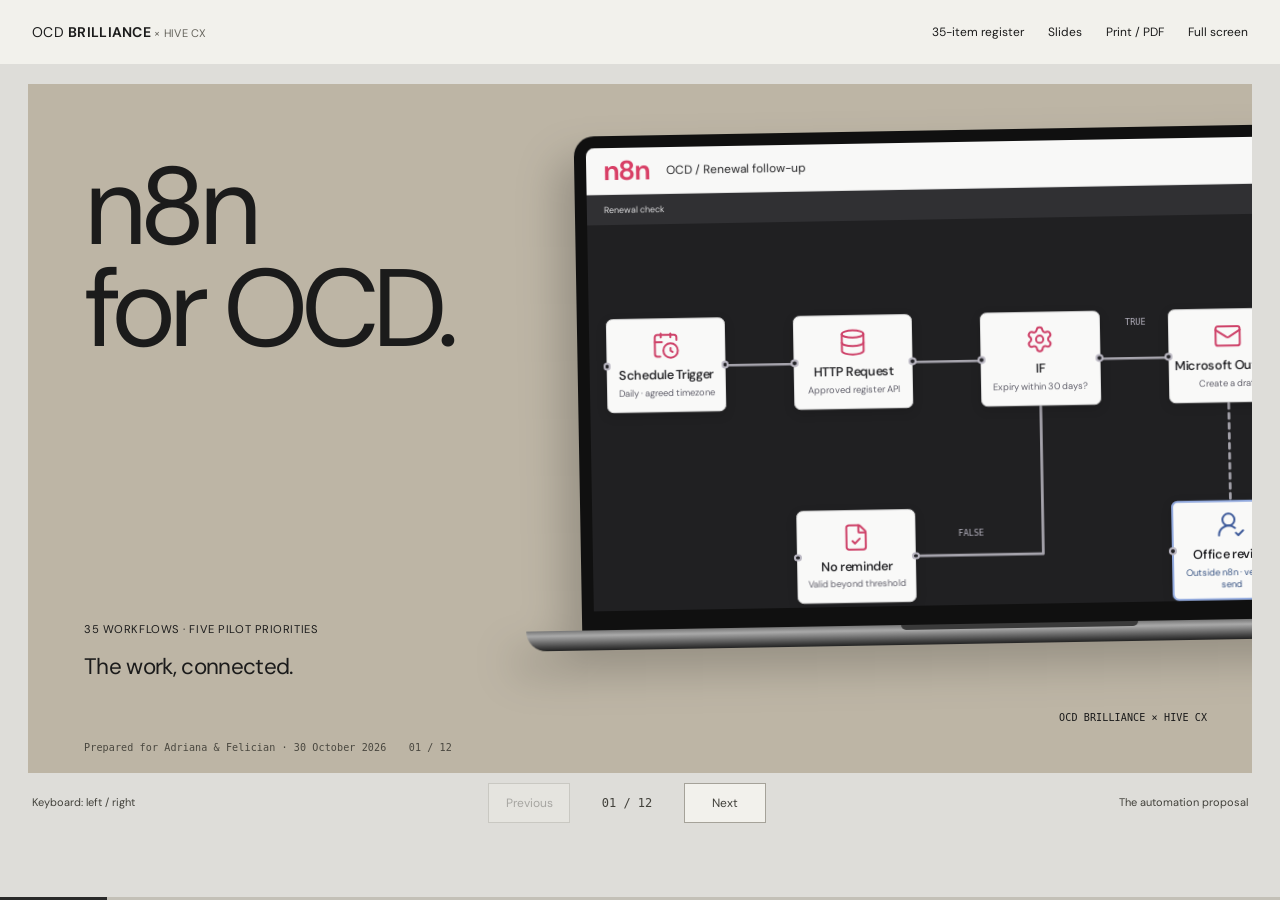
==== commit f0a7101f: "Remove pricing and cost estimates from presentation" ====
--- a/index.html
+++ b/index.html
@@ -1 +1 @@
-<!doctype html><html lang="en-AU"><head><meta charset="utf-8"><meta name="viewport" content="width=device-width,initial-scale=1"><meta name="description" content="A visual n8n automation proposal for OCD Brilliance, answering Felician’s six questions and mapping all 35 workflows."><title>OCD Brilliance · n8n visual automation proposal</title><meta name="theme-color" content="#292929"><link rel="icon" href="prototype/assets/ocd-brilliance-logo.png"><link rel="stylesheet" href="assets/visual-deck.css"><script src="assets/deck.js" defer></script><script src="assets/visual-deck.js" defer></script></head><body><a class="skip" href="#deck">Skip to slides</a><header class="deck-header"><a href="#slide-1">OCD <b>BRILLIANCE</b><span> × HIVE CX</span></a><nav aria-label="Presentation tools"><a href="register.html">35-item register</a><button id="overview" aria-expanded="false" aria-controls="slide-menu">Slides</button><button id="print">Print / PDF</button><button id="fullscreen">Full screen</button></nav></header><div id="slide-menu" hidden><nav aria-label="All slides"><a href="#slide-1"><span>01</span>The automation proposal</a><a href="#slide-2"><span>02</span>01 / Where n8n fits</a><a href="#slide-3"><span>03</span>01 / A visual workflow</a><a href="#slide-4"><span>04</span>The problem / the proposed response</a><a href="#slide-5"><span>05</span>02 / Recommended Phase 1</a><a href="#slide-6"><span>06</span>01 / All 35 items</a><a href="#slide-7"><span>07</span>03 / Delivery phases</a><a href="#slide-8"><span>08</span>03 / First approval envelope</a><a href="#slide-9"><span>09</span>04 / How we will measure success</a><a href="#slide-10"><span>10</span>05 / Ownership after launch</a><a href="#slide-11"><span>11</span>06 / Data and offshore access</a><a href="#slide-12"><span>12</span>The next decision</a><a href="#slide-13"><span>13</span>Evidence / source notes</a></nav></div><main id="deck" tabindex="-1"><section class="slide cover" id="slide-1" data-title="The automation proposal" aria-labelledby="h-1"><div class="slide-top"><span>The automation proposal</span><span>OCD BRILLIANCE × HIVE CX</span></div><h1 id="h-1">n8n<br>for OCD.</h1><div class="slide-content"><div class="laptop"><div class="laptop-screen"><span class="camera"></span><div class="n8n-window"><header><span class="n8n-name">n8n</span><span>OCD / Renewal follow-up</span><strong>PROPOSED WORKFLOW</strong></header><div class="canvas-toolbar"><span>Renewal check</span><span>Illustration · not connected</span></div><div class="node-canvas"><svg class="wires workflow-wires" aria-hidden="true"><path data-from="trigger" data-to="source"/><path data-from="source" data-to="rule"/><path data-from="rule" data-to="draft"/><path data-from="draft" data-to="review" class="human-wire"/><path data-from="rule" data-to="skip" class="skip-wire"/></svg><div class="flow-node " data-step="trigger" style="--x:2%;--y:32%"><span class="icon "><svg xmlns="http://www.w3.org/2000/svg" width="24" height="24" viewBox="0 0 24 24" fill="none" stroke="currentColor" stroke-width="1.65" stroke-linecap="round" stroke-linejoin="round" class="lucide lucide-calendar-clock" aria-hidden="true"><path d="M16 14v2.2l1.6 1"></path><path d="M16 2v3"></path><path d="M21 7.338V5a2 2 0 00-2-2H5a2 2 0 00-2 2v14a2 2 0 002 2h2.338"></path><path d="M3 9h5.859"></path><path d="M8 2v3"></path><circle cx="16" cy="16" r="6"></circle></svg></span><b>Schedule Trigger</b><small>Daily · agreed timezone</small><span class="port left"></span><span class="port right"></span></div><div class="flow-node " data-step="source" style="--x:24%;--y:32%"><span class="icon "><svg xmlns="http://www.w3.org/2000/svg" width="24" height="24" viewBox="0 0 24 24" fill="none" stroke="currentColor" stroke-width="1.65" stroke-linecap="round" stroke-linejoin="round" class="lucide lucide-database" aria-hidden="true"><ellipse cx="12" cy="5" rx="9" ry="3"></ellipse><path d="M3 5V19A9 3 0 0 0 21 19V5"></path><path d="M3 12A9 3 0 0 0 21 12"></path></svg></span><b>HTTP Request</b><small>Approved register API</small><span class="port left"></span><span class="port right"></span></div><div class="flow-node " data-step="rule" style="--x:46%;--y:32%"><span class="icon "><svg xmlns="http://www.w3.org/2000/svg" width="24" height="24" viewBox="0 0 24 24" fill="none" stroke="currentColor" stroke-width="1.65" stroke-linecap="round" stroke-linejoin="round" class="lucide lucide-settings" aria-hidden="true"><path d="M9.671 4.136a2.34 2.34 0 0 1 4.659 0 2.34 2.34 0 0 0 3.319 1.915 2.34 2.34 0 0 1 2.33 4.033 2.34 2.34 0 0 0 0 3.831 2.34 2.34 0 0 1-2.33 4.033 2.34 2.34 0 0 0-3.319 1.915 2.34 2.34 0 0 1-4.659 0 2.34 2.34 0 0 0-3.32-1.915 2.34 2.34 0 0 1-2.33-4.033 2.34 2.34 0 0 0 0-3.831A2.34 2.34 0 0 1 6.35 6.051a2.34 2.34 0 0 0 3.319-1.915"></path><circle cx="12" cy="12" r="3"></circle></svg></span><b>IF</b><small>Expiry within 30 days?</small><span class="port left"></span><span class="port right"></span></div><div class="flow-node " data-step="draft" style="--x:68%;--y:32%"><span class="icon "><svg xmlns="http://www.w3.org/2000/svg" width="24" height="24" viewBox="0 0 24 24" fill="none" stroke="currentColor" stroke-width="1.65" stroke-linecap="round" stroke-linejoin="round" class="lucide lucide-mail" aria-hidden="true"><path d="m22 7-8.991 5.727a2 2 0 0 1-2.009 0L2 7"></path><rect x="2" y="4" width="20" height="16" rx="2"></rect></svg></span><b>Microsoft Outlook</b><small>Create a draft</small><span class="port left"></span><span class="port right"></span></div><div class="flow-node human" data-step="review" style="--x:68%;--y:76%"><span class="icon "><svg xmlns="http://www.w3.org/2000/svg" width="24" height="24" viewBox="0 0 24 24" fill="none" stroke="currentColor" stroke-width="1.65" stroke-linecap="round" stroke-linejoin="round" class="lucide lucide-user-round-check lucide-user-check-2" aria-hidden="true"><path d="M2 21a8 8 0 0 1 13.292-6"></path><circle cx="10" cy="8" r="5"></circle><path d="m16 19 2 2 4-4"></path></svg></span><b>Office review</b><small>Outside n8n · verify & send</small><span class="port left"></span><span class="port right"></span></div><div class="flow-node " data-step="skip" style="--x:24%;--y:76%"><span class="icon "><svg xmlns="http://www.w3.org/2000/svg" width="24" height="24" viewBox="0 0 24 24" fill="none" stroke="currentColor" stroke-width="1.65" stroke-linecap="round" stroke-linejoin="round" class="lucide lucide-file-check" aria-hidden="true"><path d="M6 22a2 2 0 0 1-2-2V4a2 2 0 0 1 2-2h8a2.4 2.4 0 0 1 1.704.706l3.588 3.588A2.4 2.4 0 0 1 20 8v12a2 2 0 0 1-2 2z"></path><path d="M14 2v5a1 1 0 0 0 1 1h5"></path><path d="m9 15 2 2 4-4"></path></svg></span><b>No reminder</b><small>Valid beyond threshold</small><span class="port left"></span><span class="port right"></span></div><span class="branch-label yes">TRUE</span><span class="branch-label no">FALSE</span><div class="canvas-key"><span></span> Proposed automation <span class="key-human"></span> Office action</div></div><footer><span>Illustrative 30-day rule · confirm policy and source access</span><span>No live accounts connected</span></footer></div></div><div class="laptop-base"></div></div><div class="cover-caption"><span>35 WORKFLOWS · FIVE PILOT PRIORITIES</span><p>The work, connected.</p></div></div><footer class="slide-foot"><span>Prepared for Adriana & Felician · 30 October 2026</span><span>01 / 13</span></footer></section><section class="slide systems-slide" id="slide-2" data-title="01 / Where n8n fits" aria-labelledby="h-2"><div class="slide-top"><span>01 / Where n8n fits</span><span>OCD BRILLIANCE × HIVE CX</span></div><h1 id="h-2">Connect the work.<br>Keep the systems.</h1><div class="slide-content"><div class="systems-visual"><svg class="wires" viewBox="0 0 1000 520" aria-hidden="true"><path d="M170 95 H375 Q420 95 420 145 V240 H480"/><path d="M170 240 H480"/><path d="M170 390 H375 Q420 390 420 335 V240 H480"/><path d="M570 240 H700 Q740 240 740 110 H860"/><path d="M570 240 H860"/><path d="M570 240 H700 Q740 240 740 380 H860"/></svg><div class="system source s1"><span class="icon "><svg xmlns="http://www.w3.org/2000/svg" width="24" height="24" viewBox="0 0 24 24" fill="none" stroke="currentColor" stroke-width="1.65" stroke-linecap="round" stroke-linejoin="round" class="lucide lucide-mail" aria-hidden="true"><path d="m22 7-8.991 5.727a2 2 0 0 1-2.009 0L2 7"></path><rect x="2" y="4" width="20" height="16" rx="2"></rect></svg></span><b>Outlook</b><small>Email & forms</small></div><div class="system source s2"><span class="icon "><svg xmlns="http://www.w3.org/2000/svg" width="24" height="24" viewBox="0 0 24 24" fill="none" stroke="currentColor" stroke-width="1.65" stroke-linecap="round" stroke-linejoin="round" class="lucide lucide-phone" aria-hidden="true"><path d="M13.832 16.568a1 1 0 0 0 1.213-.303l.355-.465A2 2 0 0 1 17 15h3a2 2 0 0 1 2 2v3a2 2 0 0 1-2 2A18 18 0 0 1 2 4a2 2 0 0 1 2-2h3a2 2 0 0 1 2 2v3a2 2 0 0 1-.8 1.6l-.468.351a1 1 0 0 0-.292 1.233 14 14 0 0 0 6.392 6.384"></path></svg></span><b>Dialpad / VA</b><small>Staff-logged initially</small></div><div class="system source s3"><span class="icon "><svg xmlns="http://www.w3.org/2000/svg" width="24" height="24" viewBox="0 0 24 24" fill="none" stroke="currentColor" stroke-width="1.65" stroke-linecap="round" stroke-linejoin="round" class="lucide lucide-file-text" aria-hidden="true"><path d="M6 22a2 2 0 0 1-2-2V4a2 2 0 0 1 2-2h8a2.4 2.4 0 0 1 1.704.706l3.588 3.588A2.4 2.4 0 0 1 20 8v12a2 2 0 0 1-2 2z"></path><path d="M14 2v5a1 1 0 0 0 1 1h5"></path><path d="M10 9H8"></path><path d="M16 13H8"></path><path d="M16 17H8"></path></svg></span><b>Approved exports</b><small>Source evidence</small></div><div class="n8n-hub"><b>n8n</b><span>CHECK · PREPARE<br>COORDINATE</span></div><div class="system target t1"><span class="icon "><svg xmlns="http://www.w3.org/2000/svg" width="24" height="24" viewBox="0 0 24 24" fill="none" stroke="currentColor" stroke-width="1.65" stroke-linecap="round" stroke-linejoin="round" class="lucide lucide-users" aria-hidden="true"><path d="M16 21v-2a4 4 0 0 0-4-4H6a4 4 0 0 0-4 4v2"></path><path d="M16 3.128a4 4 0 0 1 0 7.744"></path><path d="M22 21v-2a4 4 0 0 0-3-3.87"></path><circle cx="9" cy="7" r="4"></circle></svg></span><b>ShiftCare</b><small>API / handoff to validate</small></div><div class="system target t2"><span class="icon "><svg xmlns="http://www.w3.org/2000/svg" width="24" height="24" viewBox="0 0 24 24" fill="none" stroke="currentColor" stroke-width="1.65" stroke-linecap="round" stroke-linejoin="round" class="lucide lucide-receipt" aria-hidden="true"><path d="M12 17V7"></path><path d="M16 8h-6a2 2 0 0 0 0 4h4a2 2 0 0 1 0 4H8"></path><path d="M4 3a1 1 0 0 1 1-1 1.3 1.3 0 0 1 .7.2l.933.6a1.3 1.3 0 0 0 1.4 0l.934-.6a1.3 1.3 0 0 1 1.4 0l.933.6a1.3 1.3 0 0 0 1.4 0l.933-.6a1.3 1.3 0 0 1 1.4 0l.934.6a1.3 1.3 0 0 0 1.4 0l.933-.6A1.3 1.3 0 0 1 19 2a1 1 0 0 1 1 1v18a1 1 0 0 1-1 1 1.3 1.3 0 0 1-.7-.2l-.933-.6a1.3 1.3 0 0 0-1.4 0l-.934.6a1.3 1.3 0 0 1-1.4 0l-.933-.6a1.3 1.3 0 0 0-1.4 0l-.933.6a1.3 1.3 0 0 1-1.4 0l-.934-.6a1.3 1.3 0 0 0-1.4 0l-.933.6a1.3 1.3 0 0 1-.7.2 1 1 0 0 1-1-1z"></path></svg></span><b>Xero</b><small>Supported invoices / contacts</small></div><div class="system target t3"><span class="icon "><svg xmlns="http://www.w3.org/2000/svg" width="24" height="24" viewBox="0 0 24 24" fill="none" stroke="currentColor" stroke-width="1.65" stroke-linecap="round" stroke-linejoin="round" class="lucide lucide-user-round-check lucide-user-check-2" aria-hidden="true"><path d="M2 21a8 8 0 0 1 13.292-6"></path><circle cx="10" cy="8" r="5"></circle><path d="m16 19 2 2 4-4"></path></svg></span><b>Your team</b><small>Decisions & release</small></div></div><div class="visual-caption">n8n coordinates steps. Staff retain care, staffing and financial decisions.</div></div><footer class="slide-foot"><span>Outlook / Xero nodes documented · ShiftCare API access, permitted operations and account permissions need validation</span><span>02 / 13</span></footer></section><section class="slide canvas-slide" id="slide-3" data-title="01 / A visual workflow" aria-labelledby="h-3"><div class="slide-top"><span>01 / A visual workflow</span><span>OCD BRILLIANCE × HIVE CX</span></div><h1 id="h-3">A renewal, followed through.</h1><div class="slide-content"><div class="demo-controls"><label for="sample-record">SAMPLE RECORD</label><select id="sample-record"><option value="due">Renewal due in 14 days</option><option value="valid">Valid for 120 days</option><option value="missing">Expiry date missing</option></select><button id="walkthrough" type="button">Run sample</button><span>Fictional data · no messages sent</span></div><div class="workflow-viewport" tabindex="0" aria-label="Proposed n8n workflow; scroll horizontally on a small screen"><div class="n8n-window"><header><span class="n8n-name">n8n</span><span>OCD / Renewal follow-up</span><strong>PROPOSED WORKFLOW</strong></header><div class="canvas-toolbar"><span>Renewal check</span><span>Illustration · not connected</span></div><div class="node-canvas"><svg class="wires workflow-wires" aria-hidden="true"><path data-from="trigger" data-to="source"/><path data-from="source" data-to="rule"/><path data-from="rule" data-to="draft"/><path data-from="draft" data-to="review" class="human-wire"/><path data-from="rule" data-to="skip" class="skip-wire"/></svg><div class="flow-node " data-step="trigger" style="--x:2%;--y:32%"><span class="icon "><svg xmlns="http://www.w3.org/2000/svg" width="24" height="24" viewBox="0 0 24 24" fill="none" stroke="currentColor" stroke-width="1.65" stroke-linecap="round" stroke-linejoin="round" class="lucide lucide-calendar-clock" aria-hidden="true"><path d="M16 14v2.2l1.6 1"></path><path d="M16 2v3"></path><path d="M21 7.338V5a2 2 0 00-2-2H5a2 2 0 00-2 2v14a2 2 0 002 2h2.338"></path><path d="M3 9h5.859"></path><path d="M8 2v3"></path><circle cx="16" cy="16" r="6"></circle></svg></span><b>Schedule Trigger</b><small>Daily · agreed timezone</small><span class="port left"></span><span class="port right"></span></div><div class="flow-node " data-step="source" style="--x:24%;--y:32%"><span class="icon "><svg xmlns="http://www.w3.org/2000/svg" width="24" height="24" viewBox="0 0 24 24" fill="none" stroke="currentColor" stroke-width="1.65" stroke-linecap="round" stroke-linejoin="round" class="lucide lucide-database" aria-hidden="true"><ellipse cx="12" cy="5" rx="9" ry="3"></ellipse><path d="M3 5V19A9 3 0 0 0 21 19V5"></path><path d="M3 12A9 3 0 0 0 21 12"></path></svg></span><b>HTTP Request</b><small>Approved register API</small><span class="port left"></span><span class="port right"></span></div><div class="flow-node " data-step="rule" style="--x:46%;--y:32%"><span class="icon "><svg xmlns="http://www.w3.org/2000/svg" width="24" height="24" viewBox="0 0 24 24" fill="none" stroke="currentColor" stroke-width="1.65" stroke-linecap="round" stroke-linejoin="round" class="lucide lucide-settings" aria-hidden="true"><path d="M9.671 4.136a2.34 2.34 0 0 1 4.659 0 2.34 2.34 0 0 0 3.319 1.915 2.34 2.34 0 0 1 2.33 4.033 2.34 2.34 0 0 0 0 3.831 2.34 2.34 0 0 1-2.33 4.033 2.34 2.34 0 0 0-3.319 1.915 2.34 2.34 0 0 1-4.659 0 2.34 2.34 0 0 0-3.32-1.915 2.34 2.34 0 0 1-2.33-4.033 2.34 2.34 0 0 0 0-3.831A2.34 2.34 0 0 1 6.35 6.051a2.34 2.34 0 0 0 3.319-1.915"></path><circle cx="12" cy="12" r="3"></circle></svg></span><b>IF</b><small>Expiry within 30 days?</small><span class="port left"></span><span class="port right"></span></div><div class="flow-node " data-step="draft" style="--x:68%;--y:32%"><span class="icon "><svg xmlns="http://www.w3.org/2000/svg" width="24" height="24" viewBox="0 0 24 24" fill="none" stroke="currentColor" stroke-width="1.65" stroke-linecap="round" stroke-linejoin="round" class="lucide lucide-mail" aria-hidden="true"><path d="m22 7-8.991 5.727a2 2 0 0 1-2.009 0L2 7"></path><rect x="2" y="4" width="20" height="16" rx="2"></rect></svg></span><b>Microsoft Outlook</b><small>Create a draft</small><span class="port left"></span><span class="port right"></span></div><div class="flow-node human" data-step="review" style="--x:68%;--y:76%"><span class="icon "><svg xmlns="http://www.w3.org/2000/svg" width="24" height="24" viewBox="0 0 24 24" fill="none" stroke="currentColor" stroke-width="1.65" stroke-linecap="round" stroke-linejoin="round" class="lucide lucide-user-round-check lucide-user-check-2" aria-hidden="true"><path d="M2 21a8 8 0 0 1 13.292-6"></path><circle cx="10" cy="8" r="5"></circle><path d="m16 19 2 2 4-4"></path></svg></span><b>Office review</b><small>Outside n8n · verify & send</small><span class="port left"></span><span class="port right"></span></div><div class="flow-node " data-step="skip" style="--x:24%;--y:76%"><span class="icon "><svg xmlns="http://www.w3.org/2000/svg" width="24" height="24" viewBox="0 0 24 24" fill="none" stroke="currentColor" stroke-width="1.65" stroke-linecap="round" stroke-linejoin="round" class="lucide lucide-file-check" aria-hidden="true"><path d="M6 22a2 2 0 0 1-2-2V4a2 2 0 0 1 2-2h8a2.4 2.4 0 0 1 1.704.706l3.588 3.588A2.4 2.4 0 0 1 20 8v12a2 2 0 0 1-2 2z"></path><path d="M14 2v5a1 1 0 0 0 1 1h5"></path><path d="m9 15 2 2 4-4"></path></svg></span><b>No reminder</b><small>Valid beyond threshold</small><span class="port left"></span><span class="port right"></span></div><span class="branch-label yes">TRUE</span><span class="branch-label no">FALSE</span><div class="canvas-key"><span></span> Proposed automation <span class="key-human"></span> Office action</div></div><footer><span>Illustrative 30-day rule · confirm policy and source access</span><span>No live accounts connected</span></footer></div></div><div class="workflow-result" role="status" aria-live="polite" aria-atomic="true"><div><span id="result-step">READY TO WALK THROUGH</span><b id="result-title">Follow one renewal.</b></div><p id="result-copy">Choose a sample and run each step. See what n8n prepares and where the office takes over.</p><span id="result-outcome">Sample only</span></div></div><footer class="slide-foot"><span>Proposed configuration · missing or invalid expiry requires office review; creating a draft does not send it</span><span>03 / 13</span></footer></section><section class="slide comparison-slide" id="slide-4" data-title="The problem / the proposed response" aria-labelledby="h-4"><div class="slide-top"><span>The problem / the proposed response</span><span>OCD BRILLIANCE × HIVE CX</span></div><h1 id="h-4">Less chasing. Visible ownership.</h1><div class="slide-content"><div class="comparison"><div class="manual-scene"><span class="scene-label">MANUAL TODAY</span><div class="paper paper-0"><span class="icon "><svg xmlns="http://www.w3.org/2000/svg" width="24" height="24" viewBox="0 0 24 24" fill="none" stroke="currentColor" stroke-width="1.65" stroke-linecap="round" stroke-linejoin="round" class="lucide lucide-mail" aria-hidden="true"><path d="m22 7-8.991 5.727a2 2 0 0 1-2.009 0L2 7"></path><rect x="2" y="4" width="20" height="16" rx="2"></rect></svg></span><span>Another email</span><i></i><i></i></div><div class="paper paper-1"><span class="icon "><svg xmlns="http://www.w3.org/2000/svg" width="24" height="24" viewBox="0 0 24 24" fill="none" stroke="currentColor" stroke-width="1.65" stroke-linecap="round" stroke-linejoin="round" class="lucide lucide-file-text" aria-hidden="true"><path d="M6 22a2 2 0 0 1-2-2V4a2 2 0 0 1 2-2h8a2.4 2.4 0 0 1 1.704.706l3.588 3.588A2.4 2.4 0 0 1 20 8v12a2 2 0 0 1-2 2z"></path><path d="M14 2v5a1 1 0 0 0 1 1h5"></path><path d="M10 9H8"></path><path d="M16 13H8"></path><path d="M16 17H8"></path></svg></span><span>Missing file</span><i></i><i></i></div><div class="paper paper-2"><span class="icon "><svg xmlns="http://www.w3.org/2000/svg" width="24" height="24" viewBox="0 0 24 24" fill="none" stroke="currentColor" stroke-width="1.65" stroke-linecap="round" stroke-linejoin="round" class="lucide lucide-calendar-clock" aria-hidden="true"><path d="M16 14v2.2l1.6 1"></path><path d="M16 2v3"></path><path d="M21 7.338V5a2 2 0 00-2-2H5a2 2 0 00-2 2v14a2 2 0 002 2h2.338"></path><path d="M3 9h5.859"></path><path d="M8 2v3"></path><circle cx="16" cy="16" r="6"></circle></svg></span><span>Follow up</span><i></i><i></i></div><div class="paper paper-3"><span class="icon "><svg xmlns="http://www.w3.org/2000/svg" width="24" height="24" viewBox="0 0 24 24" fill="none" stroke="currentColor" stroke-width="1.65" stroke-linecap="round" stroke-linejoin="round" class="lucide lucide-phone" aria-hidden="true"><path d="M13.832 16.568a1 1 0 0 0 1.213-.303l.355-.465A2 2 0 0 1 17 15h3a2 2 0 0 1 2 2v3a2 2 0 0 1-2 2A18 18 0 0 1 2 4a2 2 0 0 1 2-2h3a2 2 0 0 1 2 2v3a2 2 0 0 1-.8 1.6l-.468.351a1 1 0 0 0-.292 1.233 14 14 0 0 0 6.392 6.384"></path></svg></span><span>A missed reply</span><i></i><i></i></div><div class="manual-person"><span class="icon "><svg xmlns="http://www.w3.org/2000/svg" width="24" height="24" viewBox="0 0 24 24" fill="none" stroke="currentColor" stroke-width="1.65" stroke-linecap="round" stroke-linejoin="round" class="lucide lucide-user-round lucide-user-2" aria-hidden="true"><circle cx="12" cy="8" r="5"></circle><path d="M20 21a8 8 0 0 0-16 0"></path></svg></span><span>Remember · search · repeat</span></div></div><div class="owned-scene"><span class="scene-label">PROPOSED WITH n8n</span><div class="case-board"><header><span class="icon "><svg xmlns="http://www.w3.org/2000/svg" width="24" height="24" viewBox="0 0 24 24" fill="none" stroke="currentColor" stroke-width="1.65" stroke-linecap="round" stroke-linejoin="round" class="lucide lucide-workflow" aria-hidden="true"><rect width="8" height="8" x="3" y="3" rx="2"></rect><path d="M7 11v4a2 2 0 0 0 2 2h4"></path><rect width="8" height="8" x="13" y="13" rx="2"></rect></svg></span><b>One owned case</b></header><div><span class="icon "><svg xmlns="http://www.w3.org/2000/svg" width="24" height="24" viewBox="0 0 24 24" fill="none" stroke="currentColor" stroke-width="1.65" stroke-linecap="round" stroke-linejoin="round" class="lucide lucide-mail" aria-hidden="true"><path d="m22 7-8.991 5.727a2 2 0 0 1-2.009 0L2 7"></path><rect x="2" y="4" width="20" height="16" rx="2"></rect></svg></span><span>Source linked</span><b>1</b></div><div><span class="icon "><svg xmlns="http://www.w3.org/2000/svg" width="24" height="24" viewBox="0 0 24 24" fill="none" stroke="currentColor" stroke-width="1.65" stroke-linecap="round" stroke-linejoin="round" class="lucide lucide-user-round-check lucide-user-check-2" aria-hidden="true"><path d="M2 21a8 8 0 0 1 13.292-6"></path><circle cx="10" cy="8" r="5"></circle><path d="m16 19 2 2 4-4"></path></svg></span><span>Office owner</span><span class="icon "><svg xmlns="http://www.w3.org/2000/svg" width="24" height="24" viewBox="0 0 24 24" fill="none" stroke="currentColor" stroke-width="1.65" stroke-linecap="round" stroke-linejoin="round" class="lucide lucide-check" aria-hidden="true"><path d="M20 6 9 17l-5-5"></path></svg></span></div><div><span class="icon "><svg xmlns="http://www.w3.org/2000/svg" width="24" height="24" viewBox="0 0 24 24" fill="none" stroke="currentColor" stroke-width="1.65" stroke-linecap="round" stroke-linejoin="round" class="lucide lucide-clock" aria-hidden="true"><circle cx="12" cy="12" r="10"></circle><path d="M12 6v6l4 2"></path></svg></span><span>Follow-up date</span><span class="icon "><svg xmlns="http://www.w3.org/2000/svg" width="24" height="24" viewBox="0 0 24 24" fill="none" stroke="currentColor" stroke-width="1.65" stroke-linecap="round" stroke-linejoin="round" class="lucide lucide-check" aria-hidden="true"><path d="M20 6 9 17l-5-5"></path></svg></span></div><div><span class="icon "><svg xmlns="http://www.w3.org/2000/svg" width="24" height="24" viewBox="0 0 24 24" fill="none" stroke="currentColor" stroke-width="1.65" stroke-linecap="round" stroke-linejoin="round" class="lucide lucide-shield-check" aria-hidden="true"><path d="M20 13c0 5-3.5 7.5-7.66 8.95a1 1 0 0 1-.67-.01C7.5 20.5 4 18 4 13V6a1 1 0 0 1 1-1c2 0 4.5-1.2 6.24-2.72a1.17 1.17 0 0 1 1.52 0C14.51 3.81 17 5 19 5a1 1 0 0 1 1 1z"></path><path d="m9 12 2 2 4-4"></path></svg></span><span>Result checked</span><span class="icon "><svg xmlns="http://www.w3.org/2000/svg" width="24" height="24" viewBox="0 0 24 24" fill="none" stroke="currentColor" stroke-width="1.65" stroke-linecap="round" stroke-linejoin="round" class="lucide lucide-check" aria-hidden="true"><path d="M20 6 9 17l-5-5"></path></svg></span></div></div><p>Nothing closes without a checked outcome.</p></div></div></div><footer class="slide-foot"><span>Illustrative process model · actual savings are measured in the pilot</span><span>04 / 13</span></footer></section><section class="slide pilot-slide" id="slide-5" data-title="02 / Recommended Phase 1" aria-labelledby="h-5"><div class="slide-top"><span>02 / Recommended Phase 1</span><span>OCD BRILLIANCE × HIVE CX</span></div><h1 id="h-5">Five workflows to prove first.</h1><div class="slide-content"><div class="pilot-visual"><a href="register.html#workflow-3" class="pilot-pod"><span class="pod-number">ITEM 03</span><div class="pod-art"><span class="icon "><svg xmlns="http://www.w3.org/2000/svg" width="24" height="24" viewBox="0 0 24 24" fill="none" stroke="currentColor" stroke-width="1.65" stroke-linecap="round" stroke-linejoin="round" class="lucide lucide-mail" aria-hidden="true"><path d="m22 7-8.991 5.727a2 2 0 0 1-2.009 0L2 7"></path><rect x="2" y="4" width="20" height="16" rx="2"></rect></svg></span><span class="orbit-dot"></span></div><h2>Enquiry ownership</h2><small>Time</small></a><a href="register.html#workflow-19" class="pilot-pod"><span class="pod-number">ITEM 19</span><div class="pod-art"><span class="icon "><svg xmlns="http://www.w3.org/2000/svg" width="24" height="24" viewBox="0 0 24 24" fill="none" stroke="currentColor" stroke-width="1.65" stroke-linecap="round" stroke-linejoin="round" class="lucide lucide-file-check" aria-hidden="true"><path d="M6 22a2 2 0 0 1-2-2V4a2 2 0 0 1 2-2h8a2.4 2.4 0 0 1 1.704.706l3.588 3.588A2.4 2.4 0 0 1 20 8v12a2 2 0 0 1-2 2z"></path><path d="M14 2v5a1 1 0 0 0 1 1h5"></path><path d="m9 15 2 2 4-4"></path></svg></span><span class="orbit-dot"></span></div><h2>Document check</h2><small>Compliance</small></a><a href="register.html#workflow-21" class="pilot-pod"><span class="pod-number">ITEM 21</span><div class="pod-art"><span class="icon "><svg xmlns="http://www.w3.org/2000/svg" width="24" height="24" viewBox="0 0 24 24" fill="none" stroke="currentColor" stroke-width="1.65" stroke-linecap="round" stroke-linejoin="round" class="lucide lucide-calendar-clock" aria-hidden="true"><path d="M16 14v2.2l1.6 1"></path><path d="M16 2v3"></path><path d="M21 7.338V5a2 2 0 00-2-2H5a2 2 0 00-2 2v14a2 2 0 002 2h2.338"></path><path d="M3 9h5.859"></path><path d="M8 2v3"></path><circle cx="16" cy="16" r="6"></circle></svg></span><span class="orbit-dot"></span></div><h2>Renewal follow-up</h2><small>Compliance</small></a><a href="register.html#workflow-22" class="pilot-pod"><span class="pod-number">ITEM 22</span><div class="pod-art"><span class="icon "><svg xmlns="http://www.w3.org/2000/svg" width="24" height="24" viewBox="0 0 24 24" fill="none" stroke="currentColor" stroke-width="1.65" stroke-linecap="round" stroke-linejoin="round" class="lucide lucide-receipt" aria-hidden="true"><path d="M12 17V7"></path><path d="M16 8h-6a2 2 0 0 0 0 4h4a2 2 0 0 1 0 4H8"></path><path d="M4 3a1 1 0 0 1 1-1 1.3 1.3 0 0 1 .7.2l.933.6a1.3 1.3 0 0 0 1.4 0l.934-.6a1.3 1.3 0 0 1 1.4 0l.933.6a1.3 1.3 0 0 0 1.4 0l.933-.6a1.3 1.3 0 0 1 1.4 0l.934.6a1.3 1.3 0 0 0 1.4 0l.933-.6A1.3 1.3 0 0 1 19 2a1 1 0 0 1 1 1v18a1 1 0 0 1-1 1 1.3 1.3 0 0 1-.7-.2l-.933-.6a1.3 1.3 0 0 0-1.4 0l-.934.6a1.3 1.3 0 0 1-1.4 0l-.933-.6a1.3 1.3 0 0 0-1.4 0l-.933.6a1.3 1.3 0 0 1-1.4 0l-.934-.6a1.3 1.3 0 0 0-1.4 0l-.933.6a1.3 1.3 0 0 1-.7.2 1 1 0 0 1-1-1z"></path></svg></span><span class="orbit-dot"></span></div><h2>Invoice checks</h2><small>Cashflow</small></a><a href="register.html#workflow-28" class="pilot-pod"><span class="pod-number">ITEM 28</span><div class="pod-art"><span class="icon "><svg xmlns="http://www.w3.org/2000/svg" width="24" height="24" viewBox="0 0 24 24" fill="none" stroke="currentColor" stroke-width="1.65" stroke-linecap="round" stroke-linejoin="round" class="lucide lucide-timer" aria-hidden="true"><line x1="10" x2="14" y1="2" y2="2"></line><line x1="12" x2="15" y1="14" y2="11"></line><circle cx="12" cy="14" r="8"></circle></svg></span><span class="orbit-dot"></span></div><h2>Hours & mileage</h2><small>Time / payroll</small></a></div><div class="pilot-flow"><span>Approved sources</span><i></i><span>Build & test</span><i></i><span>Staff review</span><i></i><span>Measure the pilot</span></div></div><footer class="slide-foot"><span>One team, one set of approved rules · source collection and filing routes are foundation work</span><span>05 / 13</span></footer></section><section class="slide map-slide" id="slide-6" data-title="01 / All 35 items" aria-labelledby="h-6"><div class="slide-top"><span>01 / All 35 items</span><span>OCD BRILLIANCE × HIVE CX</span></div><h1 id="h-6">Every item. A defined response.</h1><div class="slide-content"><div class="register-screen"><header><b>OCD workflow map</b><span>SELECT AN AREA, THEN AN ITEM</span></header><div class="map-tabs" role="tablist" aria-label="Workflow areas"><button type="button" role="tab" id="group-tab-0" aria-controls="group-0" aria-selected="true" tabindex="0" data-group="0">Enquiries</button><button type="button" role="tab" id="group-tab-1" aria-controls="group-1" aria-selected="false" tabindex="-1" data-group="1">People & messages</button><button type="button" role="tab" id="group-tab-2" aria-controls="group-2" aria-selected="false" tabindex="-1" data-group="2">Bookings</button><button type="button" role="tab" id="group-tab-3" aria-controls="group-3" aria-selected="false" tabindex="-1" data-group="3">Cover & documents</button><button type="button" role="tab" id="group-tab-4" aria-controls="group-4" aria-selected="false" tabindex="-1" data-group="4">Renewals & billing</button><button type="button" role="tab" id="group-tab-5" aria-controls="group-5" aria-selected="false" tabindex="-1" data-group="5">Payments & payroll</button><button type="button" role="tab" id="group-tab-6" aria-controls="group-6" aria-selected="false" tabindex="-1" data-group="6">Care & follow-through</button></div><div class="group-panel" role="tabpanel" id="group-0" aria-labelledby="group-tab-0"><a class="process-tile" href="register.html#workflow-1" data-item="1"><span>01</span><span class="icon "><svg xmlns="http://www.w3.org/2000/svg" width="24" height="24" viewBox="0 0 24 24" fill="none" stroke="currentColor" stroke-width="1.65" stroke-linecap="round" stroke-linejoin="round" class="lucide lucide-map-pin" aria-hidden="true"><path d="M20 10c0 4.993-5.539 10.193-7.399 11.799a1 1 0 0 1-1.202 0C9.539 20.193 4 14.993 4 10a8 8 0 0 1 16 0"></path><circle cx="12" cy="10" r="3"></circle></svg></span><b>Area screening</b><small>Core rollout</small></a><a class="process-tile" href="register.html#workflow-2" data-item="2"><span>02</span><span class="icon "><svg xmlns="http://www.w3.org/2000/svg" width="24" height="24" viewBox="0 0 24 24" fill="none" stroke="currentColor" stroke-width="1.65" stroke-linecap="round" stroke-linejoin="round" class="lucide lucide-mail" aria-hidden="true"><path d="m22 7-8.991 5.727a2 2 0 0 1-2.009 0L2 7"></path><rect x="2" y="4" width="20" height="16" rx="2"></rect></svg></span><b>Collect enquiries</b><small>Core rollout</small></a><a class="process-tile" href="register.html#workflow-3" data-item="3"><span>03</span><span class="icon "><svg xmlns="http://www.w3.org/2000/svg" width="24" height="24" viewBox="0 0 24 24" fill="none" stroke="currentColor" stroke-width="1.65" stroke-linecap="round" stroke-linejoin="round" class="lucide lucide-user-round-check lucide-user-check-2" aria-hidden="true"><path d="M2 21a8 8 0 0 1 13.292-6"></path><circle cx="10" cy="8" r="5"></circle><path d="m16 19 2 2 4-4"></path></svg></span><b>Enquiry owner</b><small>Pilot</small></a><a class="process-tile" href="register.html#workflow-4" data-item="4"><span>04</span><span class="icon "><svg xmlns="http://www.w3.org/2000/svg" width="24" height="24" viewBox="0 0 24 24" fill="none" stroke="currentColor" stroke-width="1.65" stroke-linecap="round" stroke-linejoin="round" class="lucide lucide-search" aria-hidden="true"><path d="m21 21-4.34-4.34"></path><circle cx="11" cy="11" r="8"></circle></svg></span><b>Missing details</b><small>Core rollout</small></a><a class="process-tile" href="register.html#workflow-5" data-item="5"><span>05</span><span class="icon "><svg xmlns="http://www.w3.org/2000/svg" width="24" height="24" viewBox="0 0 24 24" fill="none" stroke="currentColor" stroke-width="1.65" stroke-linecap="round" stroke-linejoin="round" class="lucide lucide-users" aria-hidden="true"><path d="M16 21v-2a4 4 0 0 0-4-4H6a4 4 0 0 0-4 4v2"></path><path d="M16 3.128a4 4 0 0 1 0 7.744"></path><path d="M22 21v-2a4 4 0 0 0-3-3.87"></path><circle cx="9" cy="7" r="4"></circle></svg></span><b>Participant profile</b><small>Core rollout</small></a></div><div class="group-panel" role="tabpanel" id="group-1" aria-labelledby="group-tab-1" hidden><a class="process-tile" href="register.html#workflow-6" data-item="6"><span>06</span><span class="icon "><svg xmlns="http://www.w3.org/2000/svg" width="24" height="24" viewBox="0 0 24 24" fill="none" stroke="currentColor" stroke-width="1.65" stroke-linecap="round" stroke-linejoin="round" class="lucide lucide-users" aria-hidden="true"><path d="M16 21v-2a4 4 0 0 0-4-4H6a4 4 0 0 0-4 4v2"></path><path d="M16 3.128a4 4 0 0 1 0 7.744"></path><path d="M22 21v-2a4 4 0 0 0-3-3.87"></path><circle cx="9" cy="7" r="4"></circle></svg></span><b>Worker onboarding</b><small>Core rollout</small></a><a class="process-tile" href="register.html#workflow-7" data-item="7"><span>07</span><span class="icon "><svg xmlns="http://www.w3.org/2000/svg" width="24" height="24" viewBox="0 0 24 24" fill="none" stroke="currentColor" stroke-width="1.65" stroke-linecap="round" stroke-linejoin="round" class="lucide lucide-settings" aria-hidden="true"><path d="M9.671 4.136a2.34 2.34 0 0 1 4.659 0 2.34 2.34 0 0 0 3.319 1.915 2.34 2.34 0 0 1 2.33 4.033 2.34 2.34 0 0 0 0 3.831 2.34 2.34 0 0 1-2.33 4.033 2.34 2.34 0 0 0-3.319 1.915 2.34 2.34 0 0 1-4.659 0 2.34 2.34 0 0 0-3.32-1.915 2.34 2.34 0 0 1-2.33-4.033 2.34 2.34 0 0 0 0-3.831A2.34 2.34 0 0 1 6.35 6.051a2.34 2.34 0 0 0 3.319-1.915"></path><circle cx="12" cy="12" r="3"></circle></svg></span><b>Client stages</b><small>Conditional</small></a><a class="process-tile" href="register.html#workflow-8" data-item="8"><span>08</span><span class="icon "><svg xmlns="http://www.w3.org/2000/svg" width="24" height="24" viewBox="0 0 24 24" fill="none" stroke="currentColor" stroke-width="1.65" stroke-linecap="round" stroke-linejoin="round" class="lucide lucide-message-square" aria-hidden="true"><path d="M22 17a2 2 0 0 1-2 2H6.828a2 2 0 0 0-1.414.586l-2.202 2.202A.71.71 0 0 1 2 21.286V5a2 2 0 0 1 2-2h16a2 2 0 0 1 2 2z"></path></svg></span><b>Draft messages</b><small>Core rollout</small></a><a class="process-tile" href="register.html#workflow-9" data-item="9"><span>09</span><span class="icon "><svg xmlns="http://www.w3.org/2000/svg" width="24" height="24" viewBox="0 0 24 24" fill="none" stroke="currentColor" stroke-width="1.65" stroke-linecap="round" stroke-linejoin="round" class="lucide lucide-files" aria-hidden="true"><path d="M15 2h-4a2 2 0 0 0-2 2v11a2 2 0 0 0 2 2h8a2 2 0 0 0 2-2V8"></path><path d="M16.706 2.706A2.4 2.4 0 0 0 15 2v5a1 1 0 0 0 1 1h5a2.4 2.4 0 0 0-.706-1.706z"></path><path d="M5 7a2 2 0 0 0-2 2v11a2 2 0 0 0 2 2h8a2 2 0 0 0 1.732-1"></path></svg></span><b>Message history</b><small>Conditional</small></a><a class="process-tile" href="register.html#workflow-10" data-item="10"><span>10</span><span class="icon "><svg xmlns="http://www.w3.org/2000/svg" width="24" height="24" viewBox="0 0 24 24" fill="none" stroke="currentColor" stroke-width="1.65" stroke-linecap="round" stroke-linejoin="round" class="lucide lucide-calendar-clock" aria-hidden="true"><path d="M16 14v2.2l1.6 1"></path><path d="M16 2v3"></path><path d="M21 7.338V5a2 2 0 00-2-2H5a2 2 0 00-2 2v14a2 2 0 002 2h2.338"></path><path d="M3 9h5.859"></path><path d="M8 2v3"></path><circle cx="16" cy="16" r="6"></circle></svg></span><b>Booking checks</b><small>Core rollout</small></a></div><div class="group-panel" role="tabpanel" id="group-2" aria-labelledby="group-tab-2" hidden><a class="process-tile" href="register.html#workflow-11" data-item="11"><span>11</span><span class="icon "><svg xmlns="http://www.w3.org/2000/svg" width="24" height="24" viewBox="0 0 24 24" fill="none" stroke="currentColor" stroke-width="1.65" stroke-linecap="round" stroke-linejoin="round" class="lucide lucide-calendar-clock" aria-hidden="true"><path d="M16 14v2.2l1.6 1"></path><path d="M16 2v3"></path><path d="M21 7.338V5a2 2 0 00-2-2H5a2 2 0 00-2 2v14a2 2 0 002 2h2.338"></path><path d="M3 9h5.859"></path><path d="M8 2v3"></path><circle cx="16" cy="16" r="6"></circle></svg></span><b>Change scope</b><small>Core rollout</small></a><a class="process-tile" href="register.html#workflow-12" data-item="12"><span>12</span><span class="icon "><svg xmlns="http://www.w3.org/2000/svg" width="24" height="24" viewBox="0 0 24 24" fill="none" stroke="currentColor" stroke-width="1.65" stroke-linecap="round" stroke-linejoin="round" class="lucide lucide-map-pin" aria-hidden="true"><path d="M20 10c0 4.993-5.539 10.193-7.399 11.799a1 1 0 0 1-1.202 0C9.539 20.193 4 14.993 4 10a8 8 0 0 1 16 0"></path><circle cx="12" cy="10" r="3"></circle></svg></span><b>Travel checks</b><small>Core rollout</small></a><a class="process-tile" href="register.html#workflow-13" data-item="13"><span>13</span><span class="icon "><svg xmlns="http://www.w3.org/2000/svg" width="24" height="24" viewBox="0 0 24 24" fill="none" stroke="currentColor" stroke-width="1.65" stroke-linecap="round" stroke-linejoin="round" class="lucide lucide-file-text" aria-hidden="true"><path d="M6 22a2 2 0 0 1-2-2V4a2 2 0 0 1 2-2h8a2.4 2.4 0 0 1 1.704.706l3.588 3.588A2.4 2.4 0 0 1 20 8v12a2 2 0 0 1-2 2z"></path><path d="M14 2v5a1 1 0 0 0 1 1h5"></path><path d="M10 9H8"></path><path d="M16 13H8"></path><path d="M16 17H8"></path></svg></span><b>Instructions</b><small>Conditional</small></a><a class="process-tile" href="register.html#workflow-14" data-item="14"><span>14</span><span class="icon "><svg xmlns="http://www.w3.org/2000/svg" width="24" height="24" viewBox="0 0 24 24" fill="none" stroke="currentColor" stroke-width="1.65" stroke-linecap="round" stroke-linejoin="round" class="lucide lucide-check" aria-hidden="true"><path d="M20 6 9 17l-5-5"></path></svg></span><b>Confirmations</b><small>Core rollout</small></a><a class="process-tile" href="register.html#workflow-15" data-item="15"><span>15</span><span class="icon "><svg xmlns="http://www.w3.org/2000/svg" width="24" height="24" viewBox="0 0 24 24" fill="none" stroke="currentColor" stroke-width="1.65" stroke-linecap="round" stroke-linejoin="round" class="lucide lucide-x" aria-hidden="true"><path d="M18 6 6 18"></path><path d="m6 6 12 12"></path></svg></span><b>Cancellations</b><small>Conditional</small></a></div><div class="group-panel" role="tabpanel" id="group-3" aria-labelledby="group-tab-3" hidden><a class="process-tile" href="register.html#workflow-16" data-item="16"><span>16</span><span class="icon "><svg xmlns="http://www.w3.org/2000/svg" width="24" height="24" viewBox="0 0 24 24" fill="none" stroke="currentColor" stroke-width="1.65" stroke-linecap="round" stroke-linejoin="round" class="lucide lucide-users" aria-hidden="true"><path d="M16 21v-2a4 4 0 0 0-4-4H6a4 4 0 0 0-4 4v2"></path><path d="M16 3.128a4 4 0 0 1 0 7.744"></path><path d="M22 21v-2a4 4 0 0 0-3-3.87"></path><circle cx="9" cy="7" r="4"></circle></svg></span><b>Replacement cover</b><small>Core rollout</small></a><a class="process-tile" href="register.html#workflow-17" data-item="17"><span>17</span><span class="icon "><svg xmlns="http://www.w3.org/2000/svg" width="24" height="24" viewBox="0 0 24 24" fill="none" stroke="currentColor" stroke-width="1.65" stroke-linecap="round" stroke-linejoin="round" class="lucide lucide-calendar-clock" aria-hidden="true"><path d="M16 14v2.2l1.6 1"></path><path d="M16 2v3"></path><path d="M21 7.338V5a2 2 0 00-2-2H5a2 2 0 00-2 2v14a2 2 0 002 2h2.338"></path><path d="M3 9h5.859"></path><path d="M8 2v3"></path><circle cx="16" cy="16" r="6"></circle></svg></span><b>Absence history</b><small>Later / native</small></a><a class="process-tile" href="register.html#workflow-18" data-item="18"><span>18</span><span class="icon "><svg xmlns="http://www.w3.org/2000/svg" width="24" height="24" viewBox="0 0 24 24" fill="none" stroke="currentColor" stroke-width="1.65" stroke-linecap="round" stroke-linejoin="round" class="lucide lucide-files" aria-hidden="true"><path d="M15 2h-4a2 2 0 0 0-2 2v11a2 2 0 0 0 2 2h8a2 2 0 0 0 2-2V8"></path><path d="M16.706 2.706A2.4 2.4 0 0 0 15 2v5a1 1 0 0 0 1 1h5a2.4 2.4 0 0 0-.706-1.706z"></path><path d="M5 7a2 2 0 0 0-2 2v11a2 2 0 0 0 2 2h8a2 2 0 0 0 1.732-1"></path></svg></span><b>File matching</b><small>Core rollout</small></a><a class="process-tile" href="register.html#workflow-19" data-item="19"><span>19</span><span class="icon "><svg xmlns="http://www.w3.org/2000/svg" width="24" height="24" viewBox="0 0 24 24" fill="none" stroke="currentColor" stroke-width="1.65" stroke-linecap="round" stroke-linejoin="round" class="lucide lucide-file-check" aria-hidden="true"><path d="M6 22a2 2 0 0 1-2-2V4a2 2 0 0 1 2-2h8a2.4 2.4 0 0 1 1.704.706l3.588 3.588A2.4 2.4 0 0 1 20 8v12a2 2 0 0 1-2 2z"></path><path d="M14 2v5a1 1 0 0 0 1 1h5"></path><path d="m9 15 2 2 4-4"></path></svg></span><b>Missing documents</b><small>Pilot</small></a><a class="process-tile" href="register.html#workflow-20" data-item="20"><span>20</span><span class="icon "><svg xmlns="http://www.w3.org/2000/svg" width="24" height="24" viewBox="0 0 24 24" fill="none" stroke="currentColor" stroke-width="1.65" stroke-linecap="round" stroke-linejoin="round" class="lucide lucide-calendar-clock" aria-hidden="true"><path d="M16 14v2.2l1.6 1"></path><path d="M16 2v3"></path><path d="M21 7.338V5a2 2 0 00-2-2H5a2 2 0 00-2 2v14a2 2 0 002 2h2.338"></path><path d="M3 9h5.859"></path><path d="M8 2v3"></path><circle cx="16" cy="16" r="6"></circle></svg></span><b>Date corrections</b><small>Conditional</small></a></div><div class="group-panel" role="tabpanel" id="group-4" aria-labelledby="group-tab-4" hidden><a class="process-tile" href="register.html#workflow-21" data-item="21"><span>21</span><span class="icon "><svg xmlns="http://www.w3.org/2000/svg" width="24" height="24" viewBox="0 0 24 24" fill="none" stroke="currentColor" stroke-width="1.65" stroke-linecap="round" stroke-linejoin="round" class="lucide lucide-bell" aria-hidden="true"><path d="M10.268 21a2 2 0 0 0 3.464 0"></path><path d="M3.262 15.326A1 1 0 0 0 4 17h16a1 1 0 0 0 .74-1.673C19.41 13.956 18 12.499 18 8A6 6 0 0 0 6 8c0 4.499-1.411 5.956-2.738 7.326"></path></svg></span><b>Renewals</b><small>Pilot</small></a><a class="process-tile" href="register.html#workflow-22" data-item="22"><span>22</span><span class="icon "><svg xmlns="http://www.w3.org/2000/svg" width="24" height="24" viewBox="0 0 24 24" fill="none" stroke="currentColor" stroke-width="1.65" stroke-linecap="round" stroke-linejoin="round" class="lucide lucide-receipt" aria-hidden="true"><path d="M12 17V7"></path><path d="M16 8h-6a2 2 0 0 0 0 4h4a2 2 0 0 1 0 4H8"></path><path d="M4 3a1 1 0 0 1 1-1 1.3 1.3 0 0 1 .7.2l.933.6a1.3 1.3 0 0 0 1.4 0l.934-.6a1.3 1.3 0 0 1 1.4 0l.933.6a1.3 1.3 0 0 0 1.4 0l.933-.6a1.3 1.3 0 0 1 1.4 0l.934.6a1.3 1.3 0 0 0 1.4 0l.933-.6A1.3 1.3 0 0 1 19 2a1 1 0 0 1 1 1v18a1 1 0 0 1-1 1 1.3 1.3 0 0 1-.7-.2l-.933-.6a1.3 1.3 0 0 0-1.4 0l-.934.6a1.3 1.3 0 0 1-1.4 0l-.933-.6a1.3 1.3 0 0 0-1.4 0l-.933.6a1.3 1.3 0 0 1-1.4 0l-.934-.6a1.3 1.3 0 0 0-1.4 0l-.933.6a1.3 1.3 0 0 1-.7.2 1 1 0 0 1-1-1z"></path></svg></span><b>Invoice checks</b><small>Pilot</small></a><a class="process-tile" href="register.html#workflow-23" data-item="23"><span>23</span><span class="icon "><svg xmlns="http://www.w3.org/2000/svg" width="24" height="24" viewBox="0 0 24 24" fill="none" stroke="currentColor" stroke-width="1.65" stroke-linecap="round" stroke-linejoin="round" class="lucide lucide-circle-dollar-sign" aria-hidden="true"><circle cx="12" cy="12" r="10"></circle><path d="M16 8h-6a2 2 0 1 0 0 4h4a2 2 0 1 1 0 4H8"></path><path d="M12 18V6"></path></svg></span><b>Special billing</b><small>Later / native</small></a><a class="process-tile" href="register.html#workflow-24" data-item="24"><span>24</span><span class="icon "><svg xmlns="http://www.w3.org/2000/svg" width="24" height="24" viewBox="0 0 24 24" fill="none" stroke="currentColor" stroke-width="1.65" stroke-linecap="round" stroke-linejoin="round" class="lucide lucide-user-round lucide-user-2" aria-hidden="true"><circle cx="12" cy="8" r="5"></circle><path d="M20 21a8 8 0 0 0-16 0"></path></svg></span><b>Billing recipient</b><small>Later / native</small></a><a class="process-tile" href="register.html#workflow-25" data-item="25"><span>25</span><span class="icon "><svg xmlns="http://www.w3.org/2000/svg" width="24" height="24" viewBox="0 0 24 24" fill="none" stroke="currentColor" stroke-width="1.65" stroke-linecap="round" stroke-linejoin="round" class="lucide lucide-receipt" aria-hidden="true"><path d="M12 17V7"></path><path d="M16 8h-6a2 2 0 0 0 0 4h4a2 2 0 0 1 0 4H8"></path><path d="M4 3a1 1 0 0 1 1-1 1.3 1.3 0 0 1 .7.2l.933.6a1.3 1.3 0 0 0 1.4 0l.934-.6a1.3 1.3 0 0 1 1.4 0l.933.6a1.3 1.3 0 0 0 1.4 0l.933-.6a1.3 1.3 0 0 1 1.4 0l.934.6a1.3 1.3 0 0 0 1.4 0l.933-.6A1.3 1.3 0 0 1 19 2a1 1 0 0 1 1 1v18a1 1 0 0 1-1 1 1.3 1.3 0 0 1-.7-.2l-.933-.6a1.3 1.3 0 0 0-1.4 0l-.934.6a1.3 1.3 0 0 1-1.4 0l-.933-.6a1.3 1.3 0 0 0-1.4 0l-.933.6a1.3 1.3 0 0 1-1.4 0l-.934-.6a1.3 1.3 0 0 0-1.4 0l-.933.6a1.3 1.3 0 0 1-.7.2 1 1 0 0 1-1-1z"></path></svg></span><b>Returned invoices</b><small>Later / native</small></a></div><div class="group-panel" role="tabpanel" id="group-5" aria-labelledby="group-tab-5" hidden><a class="process-tile" href="register.html#workflow-26" data-item="26"><span>26</span><span class="icon "><svg xmlns="http://www.w3.org/2000/svg" width="24" height="24" viewBox="0 0 24 24" fill="none" stroke="currentColor" stroke-width="1.65" stroke-linecap="round" stroke-linejoin="round" class="lucide lucide-circle-dollar-sign" aria-hidden="true"><circle cx="12" cy="12" r="10"></circle><path d="M16 8h-6a2 2 0 1 0 0 4h4a2 2 0 1 1 0 4H8"></path><path d="M12 18V6"></path></svg></span><b>Payment follow-up</b><small>Later / native</small></a><a class="process-tile" href="register.html#workflow-27" data-item="27"><span>27</span><span class="icon "><svg xmlns="http://www.w3.org/2000/svg" width="24" height="24" viewBox="0 0 24 24" fill="none" stroke="currentColor" stroke-width="1.65" stroke-linecap="round" stroke-linejoin="round" class="lucide lucide-calendar-clock" aria-hidden="true"><path d="M16 14v2.2l1.6 1"></path><path d="M16 2v3"></path><path d="M21 7.338V5a2 2 0 00-2-2H5a2 2 0 00-2 2v14a2 2 0 002 2h2.338"></path><path d="M3 9h5.859"></path><path d="M8 2v3"></path><circle cx="16" cy="16" r="6"></circle></svg></span><b>Pay period checks</b><small>Later / native</small></a><a class="process-tile" href="register.html#workflow-28" data-item="28"><span>28</span><span class="icon "><svg xmlns="http://www.w3.org/2000/svg" width="24" height="24" viewBox="0 0 24 24" fill="none" stroke="currentColor" stroke-width="1.65" stroke-linecap="round" stroke-linejoin="round" class="lucide lucide-timer" aria-hidden="true"><line x1="10" x2="14" y1="2" y2="2"></line><line x1="12" x2="15" y1="14" y2="11"></line><circle cx="12" cy="14" r="8"></circle></svg></span><b>Hours &amp; mileage</b><small>Pilot</small></a><a class="process-tile" href="register.html#workflow-29" data-item="29"><span>29</span><span class="icon "><svg xmlns="http://www.w3.org/2000/svg" width="24" height="24" viewBox="0 0 24 24" fill="none" stroke="currentColor" stroke-width="1.65" stroke-linecap="round" stroke-linejoin="round" class="lucide lucide-settings" aria-hidden="true"><path d="M9.671 4.136a2.34 2.34 0 0 1 4.659 0 2.34 2.34 0 0 0 3.319 1.915 2.34 2.34 0 0 1 2.33 4.033 2.34 2.34 0 0 0 0 3.831 2.34 2.34 0 0 1-2.33 4.033 2.34 2.34 0 0 0-3.319 1.915 2.34 2.34 0 0 1-4.659 0 2.34 2.34 0 0 0-3.32-1.915 2.34 2.34 0 0 1-2.33-4.033 2.34 2.34 0 0 0 0-3.831A2.34 2.34 0 0 1 6.35 6.051a2.34 2.34 0 0 0 3.319-1.915"></path><circle cx="12" cy="12" r="3"></circle></svg></span><b>Pay adjustments</b><small>Later / native</small></a><a class="process-tile" href="register.html#workflow-30" data-item="30"><span>30</span><span class="icon "><svg xmlns="http://www.w3.org/2000/svg" width="24" height="24" viewBox="0 0 24 24" fill="none" stroke="currentColor" stroke-width="1.65" stroke-linecap="round" stroke-linejoin="round" class="lucide lucide-clipboard-check" aria-hidden="true"><rect width="8" height="4" x="8" y="2" rx="1" ry="1"></rect><path d="M16 4h2a2 2 0 0 1 2 2v14a2 2 0 0 1-2 2H6a2 2 0 0 1-2-2V6a2 2 0 0 1 2-2h2"></path><path d="m9 14 2 2 4-4"></path></svg></span><b>Payroll handoff</b><small>Later / native</small></a></div><div class="group-panel" role="tabpanel" id="group-6" aria-labelledby="group-tab-6" hidden><a class="process-tile" href="register.html#workflow-31" data-item="31"><span>31</span><span class="icon "><svg xmlns="http://www.w3.org/2000/svg" width="24" height="24" viewBox="0 0 24 24" fill="none" stroke="currentColor" stroke-width="1.65" stroke-linecap="round" stroke-linejoin="round" class="lucide lucide-file-check" aria-hidden="true"><path d="M6 22a2 2 0 0 1-2-2V4a2 2 0 0 1 2-2h8a2.4 2.4 0 0 1 1.704.706l3.588 3.588A2.4 2.4 0 0 1 20 8v12a2 2 0 0 1-2 2z"></path><path d="M14 2v5a1 1 0 0 0 1 1h5"></path><path d="m9 15 2 2 4-4"></path></svg></span><b>Visit exceptions</b><small>Core rollout</small></a><a class="process-tile" href="register.html#workflow-32" data-item="32"><span>32</span><span class="icon "><svg xmlns="http://www.w3.org/2000/svg" width="24" height="24" viewBox="0 0 24 24" fill="none" stroke="currentColor" stroke-width="1.65" stroke-linecap="round" stroke-linejoin="round" class="lucide lucide-shield-check" aria-hidden="true"><path d="M20 13c0 5-3.5 7.5-7.66 8.95a1 1 0 0 1-.67-.01C7.5 20.5 4 18 4 13V6a1 1 0 0 1 1-1c2 0 4.5-1.2 6.24-2.72a1.17 1.17 0 0 1 1.52 0C14.51 3.81 17 5 19 5a1 1 0 0 1 1 1z"></path><path d="m9 12 2 2 4-4"></path></svg></span><b>Care follow-up</b><small>Core rollout</small></a><a class="process-tile" href="register.html#workflow-33" data-item="33"><span>33</span><span class="icon "><svg xmlns="http://www.w3.org/2000/svg" width="24" height="24" viewBox="0 0 24 24" fill="none" stroke="currentColor" stroke-width="1.65" stroke-linecap="round" stroke-linejoin="round" class="lucide lucide-clipboard-check" aria-hidden="true"><rect width="8" height="4" x="8" y="2" rx="1" ry="1"></rect><path d="M16 4h2a2 2 0 0 1 2 2v14a2 2 0 0 1-2 2H6a2 2 0 0 1-2-2V6a2 2 0 0 1 2-2h2"></path><path d="m9 14 2 2 4-4"></path></svg></span><b>Task handovers</b><small>Core rollout</small></a><a class="process-tile" href="register.html#workflow-34" data-item="34"><span>34</span><span class="icon "><svg xmlns="http://www.w3.org/2000/svg" width="24" height="24" viewBox="0 0 24 24" fill="none" stroke="currentColor" stroke-width="1.65" stroke-linecap="round" stroke-linejoin="round" class="lucide lucide-workflow" aria-hidden="true"><rect width="8" height="8" x="3" y="3" rx="2"></rect><path d="M7 11v4a2 2 0 0 0 2 2h4"></path><rect width="8" height="8" x="13" y="13" rx="2"></rect></svg></span><b>Outcome reporting</b><small>Later / native</small></a><a class="process-tile" href="register.html#workflow-35" data-item="35"><span>35</span><span class="icon "><svg xmlns="http://www.w3.org/2000/svg" width="24" height="24" viewBox="0 0 24 24" fill="none" stroke="currentColor" stroke-width="1.65" stroke-linecap="round" stroke-linejoin="round" class="lucide lucide-map-pin" aria-hidden="true"><path d="M20 10c0 4.993-5.539 10.193-7.399 11.799a1 1 0 0 1-1.202 0C9.539 20.193 4 14.993 4 10a8 8 0 0 1 16 0"></path><circle cx="12" cy="10" r="3"></circle></svg></span><b>Arrival visibility</b><small>Later / native</small></a></div><div class="map-legend"><span><b>05</b> Pilot</span><span><b>15</b> Remaining core</span><span><b>05</b> Conditional</span><span><b>10</b> Later / native</span></div></div></div><footer class="slide-foot"><span>The 35 opportunities trace to the broader 96-point pain register · select an item for tools, human steps and acceptance</span><span>06 / 13</span></footer></section><section class="slide timeline-slide" id="slide-7" data-title="03 / Delivery phases" aria-labelledby="h-7"><div class="slide-top"><span>03 / Delivery phases</span><span>OCD BRILLIANCE × HIVE CX</span></div><h1 id="h-7">Build in phases. Release on evidence.</h1><div class="slide-content"><div class="timeline"><div class="timeline-head"><span>DELIVERY STAGE</span><div><span>Foundation</span><span>Pilot</span><span>Expansion</span></div><span>ILLUSTRATIVE COST</span></div><div class="gantt-row"><div><b>Foundation</b><span>1–2 weeks</span></div><div class="gantt-track"><span class="gantt-bar bar-0" style="--start:0%;--end:14%;"><small>Access + rules</small></span></div><strong>AUD 1,500–2,400</strong></div><div class="gantt-row"><div><b>Five-item pilot</b><span>4–6 weeks</span></div><div class="gantt-track"><span class="gantt-bar bar-1" style="--start:14%;--end:43%;"><small>Test + train</small></span></div><strong>AUD 5,250–8,250</strong></div><div class="gantt-row"><div><b>15 remaining core</b><span>4–6 weeks</span></div><div class="gantt-track"><span class="gantt-bar bar-2" style="--start:43%;--end:73%;"><small>Pilot gate</small></span></div><strong>AUD 6,750–11,250</strong></div><div class="gantt-row"><div><b>5 conditional</b><span>3–5 weeks</span></div><div class="gantt-track"><span class="gantt-bar bar-3" style="--start:73%;--end:94%;"><small>Item gates</small></span></div><strong>AUD 4,500–7,500</strong></div><div class="gantt-row"><div><b>Later / native</b><span>Scope separately</span></div><div class="gantt-track"><span class="gantt-bar bar-4" style="--start:94%;--end:100%;"><small>Scoping only</small></span></div><strong>AUD 900–1,500</strong></div></div><div class="quote-assumption"><b>AUD 75 / hour</b><span>Planning assumption, not a supplier quote. Tax, hosting and subscriptions excluded.</span></div></div><footer class="slide-foot"><span>New planning ranges · timing starts when access and decisions are ready; later-item implementation is not priced</span><span>07 / 13</span></footer></section><section class="slide budget-slide" id="slide-8" data-title="03 / First approval envelope" aria-labelledby="h-8"><div class="slide-top"><span>03 / First approval envelope</span><span>OCD BRILLIANCE × HIVE CX</span></div><h1 id="h-8">Foundation + five-workflow pilot.</h1><div class="slide-content"><div class="budget-visual"><div class="effort-foundation"><svg viewBox="0 0 200 200" aria-hidden="true"><circle cx="100" cy="100" r="82"/></svg><span>FOUNDATION</span><b>20–32 h</b><small>AUD 1,500–2,400</small></div><span class="budget-plus">+</span><div class="effort-pilot"><svg viewBox="0 0 240 240" aria-hidden="true"><circle cx="120" cy="120" r="104"/></svg><span>PILOT BUILD</span><b>70–110 h</b><small>AUD 5,250–8,250</small></div><div class="budget-total"><span>ILLUSTRATIVE ENVELOPE</span><strong>AUD 6,750<br>–10,650</strong><p>5–8 weeks delivery<br>+ 2-week observation window</p></div></div></div><footer class="slide-foot"><span>90–142 hours × illustrative AUD 75/hour · confirm supplier rate, scope and fixed quote before authorizing</span><span>08 / 13</span></footer></section><section class="slide metrics-slide" id="slide-9" data-title="04 / How we will measure success" aria-labelledby="h-9"><div class="slide-top"><span>04 / How we will measure success</span><span>OCD BRILLIANCE × HIVE CX</span></div><h1 id="h-9">A pilot scorecard. Not a promise.</h1><div class="slide-content"><div class="metrics-visual"><article><div class="gauge"><svg viewBox="0 0 200 130"><path class="gauge-bg" d="M25 110 A75 75 0 0 1 175 110"/><path class="gauge-value partial" d="M25 110 A75 75 0 0 1 175 110"/></svg><strong>−25%</strong></div><h2>Admin time / case</h2><span>Proposed target</span></article><article><div class="zero-scene"><span class="icon "><svg xmlns="http://www.w3.org/2000/svg" width="24" height="24" viewBox="0 0 24 24" fill="none" stroke="currentColor" stroke-width="1.65" stroke-linecap="round" stroke-linejoin="round" class="lucide lucide-mail" aria-hidden="true"><path d="m22 7-8.991 5.727a2 2 0 0 1-2.009 0L2 7"></path><rect x="2" y="4" width="20" height="16" rx="2"></rect></svg></span><strong>0</strong></div><h2>Unowned overdue cases</h2><span>Proposed target</span></article><article><div class="ring-gauge"><svg viewBox="0 0 160 160"><circle class="ring-bg" cx="80" cy="80" r="62"/><circle class="ring-value" cx="80" cy="80" r="62"/></svg><strong>100%</strong></div><h2>Known exceptions caught</h2><span>Agreed test set only</span></article></div><div class="measure-sequence"><div><b>01</b><span>2-week baseline</span></div><i></i><div><b>02</b><span>Pilot + observation</span></div><i></i><div><b>03</b><span>Compare net time & returns</span></div></div></div><footer class="slide-foot"><span>Also track invoice rejection and median days to payment · no measured savings or faster-payment guarantee yet</span><span>09 / 13</span></footer></section><section class="slide maintenance-slide" id="slide-10" data-title="05 / Ownership after launch" aria-labelledby="h-10"><div class="slide-top"><span>05 / Ownership after launch</span><span>OCD BRILLIANCE × HIVE CX</span></div><h1 id="h-10">An owner. A maintainer. A backup.</h1><div class="slide-content"><div class="maintenance-visual"><svg class="wires" viewBox="0 0 1000 520" aria-hidden="true"><path d="M230 240 H430"/><path d="M570 240 H770"/><path d="M840 320 V425 H160 V320"/></svg><div class="owner-role r1"><span class="icon "><svg xmlns="http://www.w3.org/2000/svg" width="24" height="24" viewBox="0 0 24 24" fill="none" stroke="currentColor" stroke-width="1.65" stroke-linecap="round" stroke-linejoin="round" class="lucide lucide-building-complex lucide-building-2" aria-hidden="true"><path d="M10 12h4"></path><path d="M10 8h4"></path><path d="M14 21v-3a2 2 0 0 0-4 0v3"></path><path d="M6 10H4a2 2 0 0 0-2 2v7a2 2 0 0 0 2 2h16a2 2 0 0 0 2-2V9a2 2 0 0 0-2-2h-2"></path><path d="M6 21V5a2 2 0 0 1 2-2h8a2 2 0 0 1 2 2v16"></path></svg></span><b>OCD process owner</b><span>Rules & sign-off</span></div><div class="owner-role r2"><span class="icon "><svg xmlns="http://www.w3.org/2000/svg" width="24" height="24" viewBox="0 0 24 24" fill="none" stroke="currentColor" stroke-width="1.65" stroke-linecap="round" stroke-linejoin="round" class="lucide lucide-settings" aria-hidden="true"><path d="M9.671 4.136a2.34 2.34 0 0 1 4.659 0 2.34 2.34 0 0 0 3.319 1.915 2.34 2.34 0 0 1 2.33 4.033 2.34 2.34 0 0 0 0 3.831 2.34 2.34 0 0 1-2.33 4.033 2.34 2.34 0 0 0-3.319 1.915 2.34 2.34 0 0 1-4.659 0 2.34 2.34 0 0 0-3.32-1.915 2.34 2.34 0 0 1-2.33-4.033 2.34 2.34 0 0 0 0-3.831A2.34 2.34 0 0 1 6.35 6.051a2.34 2.34 0 0 0 3.319-1.915"></path><circle cx="12" cy="12" r="3"></circle></svg></span><b>n8n maintainer</b><span>Failures · updates · restore</span></div><div class="owner-role r3"><span class="icon "><svg xmlns="http://www.w3.org/2000/svg" width="24" height="24" viewBox="0 0 24 24" fill="none" stroke="currentColor" stroke-width="1.65" stroke-linecap="round" stroke-linejoin="round" class="lucide lucide-users" aria-hidden="true"><path d="M16 21v-2a4 4 0 0 0-4-4H6a4 4 0 0 0-4 4v2"></path><path d="M16 3.128a4 4 0 0 1 0 7.744"></path><path d="M22 21v-2a4 4 0 0 0-3-3.87"></path><circle cx="9" cy="7" r="4"></circle></svg></span><b>Office + backup</b><span>Exceptions & fallback</span></div><div class="maintenance-cycle"><span class="icon "><svg xmlns="http://www.w3.org/2000/svg" width="24" height="24" viewBox="0 0 24 24" fill="none" stroke="currentColor" stroke-width="1.65" stroke-linecap="round" stroke-linejoin="round" class="lucide lucide-refresh-cw" aria-hidden="true"><path d="M3 12a9 9 0 0 1 9-9 9.75 9.75 0 0 1 6.74 2.74L21 8"></path><path d="M21 3v5h-5"></path><path d="M21 12a9 9 0 0 1-9 9 9.75 9.75 0 0 1-6.74-2.74L3 16"></path><path d="M8 16H3v5"></path></svg></span><span>DAILY QUEUE</span><span>WEEKLY CHECKS</span><span>MONTHLY RESTORE TEST</span></div></div><div class="support-allowance"><b>4–8 hours / month</b><span>Illustrative AUD 300–600 + infrastructure.<br>Named maintainer, backup and response hours to be contracted.</span></div></div><footer class="slide-foot"><span>Proposed: designated Hive CX maintainer · OCD controls accounts, workflow exports and recovery access</span><span>10 / 13</span></footer></section><section class="slide access-slide" id="slide-11" data-title="06 / Data and offshore access" aria-labelledby="h-11"><div class="slide-top"><span>06 / Data and offshore access</span><span>OCD BRILLIANCE × HIVE CX</span></div><h1 id="h-11">Australian records.<br>Controlled access.</h1><div class="slide-content"><div class="access-visual"><div class="au-zone"><span class="zone-label">PROPOSED AUSTRALIAN HOSTING</span><div class="server-rack"><span class="icon "><svg xmlns="http://www.w3.org/2000/svg" width="24" height="24" viewBox="0 0 24 24" fill="none" stroke="currentColor" stroke-width="1.65" stroke-linecap="round" stroke-linejoin="round" class="lucide lucide-server" aria-hidden="true"><rect width="20" height="8" x="2" y="2" rx="2" ry="2"></rect><rect width="20" height="8" x="2" y="14" rx="2" ry="2"></rect><line x1="6" x2="6.01" y1="6" y2="6"></line><line x1="6" x2="6.01" y1="18" y2="18"></line></svg></span><b>n8n + database</b><span>Protected secrets · minimized logs</span></div><div class="source-records"><span>ShiftCare</span><span>Xero</span><span>Approved mailbox</span></div></div><div class="access-gate"><span class="icon "><svg xmlns="http://www.w3.org/2000/svg" width="24" height="24" viewBox="0 0 24 24" fill="none" stroke="currentColor" stroke-width="1.65" stroke-linecap="round" stroke-linejoin="round" class="lucide lucide-lock-keyhole" aria-hidden="true"><circle cx="12" cy="16" r="1"></circle><rect x="3" y="10" width="18" height="12" rx="2"></rect><path d="M7 10V7a5 5 0 0 1 10 0v3"></path></svg></span><b>ACCESS GATE</b><span>Named account<br>MFA · least privilege<br>Logged activity</span></div><div class="ph-zone"><span class="zone-label">PHILIPPINE-BASED SUPPORT</span><span class="icon "><svg xmlns="http://www.w3.org/2000/svg" width="24" height="24" viewBox="0 0 24 24" fill="none" stroke="currentColor" stroke-width="1.65" stroke-linecap="round" stroke-linejoin="round" class="lucide lucide-laptop" aria-hidden="true"><path d="M18 5a2 2 0 0 1 2 2v8.526a2 2 0 0 0 .212.897l1.068 2.127a1 1 0 0 1-.9 1.45H3.62a1 1 0 0 1-.9-1.45l1.068-2.127A2 2 0 0 0 4 15.526V7a2 2 0 0 1 2-2z"></path><path d="M20.054 15.987H3.946"></path></svg></span><b>Managed device</b><span>Only authorized tasks<br>Restricted downloads<br>Prompt access removal</span></div></div><div class="privacy-gate">APP 8 assessment + supplier terms + participant notices / consent + incident plan <b>before access</b></div></div><footer class="slide-foot"><span>Australian hosting alone does not settle cross-border obligations · OAIC APP 8 / APP 11 and NDIS information management</span><span>11 / 13</span></footer></section><section class="slide approval-slide" id="slide-12" data-title="The next decision" aria-labelledby="h-12"><div class="slide-top"><span>The next decision</span><span>OCD BRILLIANCE × HIVE CX</span></div><h1 id="h-12">Approve a defined first step.</h1><div class="slide-content"><div class="approval-visual"><div class="approval-gate"><span class="icon "><svg xmlns="http://www.w3.org/2000/svg" width="24" height="24" viewBox="0 0 24 24" fill="none" stroke="currentColor" stroke-width="1.65" stroke-linecap="round" stroke-linejoin="round" class="lucide lucide-clipboard-check" aria-hidden="true"><rect width="8" height="4" x="8" y="2" rx="1" ry="1"></rect><path d="M16 4h2a2 2 0 0 1 2 2v14a2 2 0 0 1-2 2H6a2 2 0 0 1-2-2V6a2 2 0 0 1 2-2h2"></path><path d="m9 14 2 2 4-4"></path></svg></span><span>GATE 01</span><h2>Five pilot workflows</h2><div class="unsigned">To agree</div></div><div class="approval-gate"><span class="icon "><svg xmlns="http://www.w3.org/2000/svg" width="24" height="24" viewBox="0 0 24 24" fill="none" stroke="currentColor" stroke-width="1.65" stroke-linecap="round" stroke-linejoin="round" class="lucide lucide-circle-dollar-sign" aria-hidden="true"><circle cx="12" cy="12" r="10"></circle><path d="M16 8h-6a2 2 0 1 0 0 4h4a2 2 0 1 1 0 4H8"></path><path d="M12 18V6"></path></svg></span><span>GATE 02</span><h2>Quote & delivery window</h2><div class="unsigned">To agree</div></div><div class="approval-gate"><span class="icon "><svg xmlns="http://www.w3.org/2000/svg" width="24" height="24" viewBox="0 0 24 24" fill="none" stroke="currentColor" stroke-width="1.65" stroke-linecap="round" stroke-linejoin="round" class="lucide lucide-lock-keyhole" aria-hidden="true"><circle cx="12" cy="16" r="1"></circle><rect x="3" y="10" width="18" height="12" rx="2"></rect><path d="M7 10V7a5 5 0 0 1 10 0v3"></path></svg></span><span>GATE 03</span><h2>Owners & data access</h2><div class="unsigned">To agree</div></div></div><div class="closing-downloads"><a href="register.html">Explore all 35 items</a><a href="assets/workflow-register.csv" download>Download item register</a><a href="assets/ocd-automation-proposal.pdf" download>Download slides as PDF</a></div></div><footer class="slide-foot"><span>Proposal for discussion · nothing here authorizes live automation, expenditure or offshore access</span><span>12 / 13</span></footer></section><section class="slide evidence-slide" id="slide-13" data-title="Evidence / source notes" aria-labelledby="h-13"><div class="slide-top"><span>Evidence / source notes</span><span>OCD BRILLIANCE × HIVE CX</span></div><h1 id="h-13">The detail stays available.</h1><div class="slide-content"><div class="evidence-visual"><a class="document-preview" href="register.html"><span class="icon "><svg xmlns="http://www.w3.org/2000/svg" width="24" height="24" viewBox="0 0 24 24" fill="none" stroke="currentColor" stroke-width="1.65" stroke-linecap="round" stroke-linejoin="round" class="lucide lucide-files" aria-hidden="true"><path d="M15 2h-4a2 2 0 0 0-2 2v11a2 2 0 0 0 2 2h8a2 2 0 0 0 2-2V8"></path><path d="M16.706 2.706A2.4 2.4 0 0 0 15 2v5a1 1 0 0 0 1 1h5a2.4 2.4 0 0 0-.706-1.706z"></path><path d="M5 7a2 2 0 0 0-2 2v11a2 2 0 0 0 2 2h8a2 2 0 0 0 1.732-1"></path></svg></span><b>35-item<br>working register</b><span>Tools · staff steps · gates · evidence</span></a><div class="source-links"><a href="https://docs.n8n.io/integrations/builtin/app-nodes/n8n-nodes-base.microsoftoutlook/">n8n: Outlook</a><a href="https://docs.n8n.io/integrations/builtin/app-nodes/n8n-nodes-base.xero/">n8n: Xero node</a><a href="https://docs.n8n.io/integrations/builtin/core-nodes/n8n-nodes-base.httprequest/">n8n: HTTP Request</a><a href="https://www.oaic.gov.au/privacy/australian-privacy-principles/australian-privacy-principles-guidelines/chapter-8-app-8-cross-border-disclosure-of-personal-information">OAIC: cross-border disclosure</a><a href="https://www.oaic.gov.au/privacy/australian-privacy-principles/australian-privacy-principles-guidelines/chapter-11-app-11-security-of-personal-information">OAIC: security of information</a><a href="https://www.ndiscommission.gov.au/rules-and-standards/ndis-practice-standards/core-module-provider-governance-and-operational">NDIS: information management</a></div></div></div><footer class="slide-foot"><span>Project: 24 Oct opportunities / 25 Oct feasibility / 23 Oct pain register · six questions from the supplied client message</span><span>13 / 13</span></footer></section></main><footer class="deck-controls"><span class="controls-hint">Keyboard: left / right</span><div><button id="prev" aria-label="Previous slide">Previous</button><span id="counter" aria-live="polite">01 / 13</span><button id="next" aria-label="Next slide">Next</button></div><span id="chapter-label">The automation proposal</span></footer><div class="deck-progress" aria-hidden="true"><span></span></div><dialog id="workflow-dialog"><button class="dialog-close" aria-label="Close workflow detail">Close</button><div id="dialog-body"></div></dialog><script type="application/json" id="workflow-data">[{"number": 1, "title": "Service area screening", "problem": "People can complete full intake paperwork before learning that OCD cannot serve their location.", "level": "F", "technical_fit": "High", "relative_effort": "S", "selection": "C1", "automated_scope": "Apply the approved coverage list before full intake and automatically route uncertain areas.", "manual_boundary": "Confirm actual capacity and exceptional locations.", "integration": "Application service-area configuration; no ShiftCare write is required.", "prototype_foundation": "Public intake screening and W01 already exist.", "remaining_work_or_gate": "Approve the list and routing rules; retain uncertainty rather than rejecting negotiable areas.", "acceptance": "Covered, uncertain and unconfigured postcodes produce the correct recorded outcome.", "workflow_families": ["W01"], "pain_points": ["PP-003"], "proposed_automation": "Check the approved service area before full intake and route uncertain locations to an owned review task.", "completion": "The enquiry has a recorded area decision and an appropriate next action.", "systems": "Website / approved area list", "phase": "Core rollout", "source_refs": ["C05:A02"]}, {"number": 2, "title": "Centralized enquiry collection", "problem": "Website, email, telephone and coordinator referrals require separate monitoring and manual collection.", "level": "P", "technical_fit": "High", "relative_effort": "M", "selection": "C1", "automated_scope": "Collect website and authorized mailbox sources, preserve originals and deduplicate enquiries.", "manual_boundary": "Log unsupported phone/voicemail sources and resolve uncertain identities.", "integration": "Existing intake API and Microsoft Graph folder delta; ShiftCare client search supplies optional matches.", "prototype_foundation": "Shared intake, Graph polling, immutable message IDs and attachment import exist.", "remaining_work_or_gate": "Test actual mailbox notifications, expired cursors, folder scope, attachments and source replay.", "acceptance": "Repeated or changed sources create the correct case/version without duplicate enquiries.", "workflow_families": ["W01", "W02"], "pain_points": ["PP-002", "PP-008"], "proposed_automation": "Collect authorized forms and emails into one queue. Let staff log telephone, voicemail and unsupported channel references, retaining original sources and preventing duplicate cases.", "completion": "Each source links to one enquiry with an owner and next action.", "systems": "Outlook email / staff call log", "phase": "Core rollout", "source_refs": ["C05:A01", "R14:M1-26", "R21:NEW-07"]}, {"number": 3, "title": "Enquiry ownership and prioritization", "problem": "Several administrators can inspect the same message while another request remains unanswered or lacks an owner.", "level": "P", "technical_fit": "High", "relative_effort": "S", "selection": "C1", "automated_scope": "Assign configured owners and deadlines, detect overdue requests and suggest urgency and routing.", "manual_boundary": "Confirm urgency, sensitive routing and candidate invoice/booking identity.", "integration": "Application cases; ShiftCare clients/shifts/invoices for record context where needed.", "prototype_foundation": "W02 classification, real-owner validation and deadline marking exist.", "remaining_work_or_gate": "Add approved assignment/escalation rules and notification outcomes; current classification is a suggestion.", "acceptance": "Each request has one accountable next action; missed deadlines remain visible and owned.", "workflow_families": ["W01", "W02"], "pain_points": ["PP-007", "PP-013"], "proposed_automation": "Assign owners, deadlines and response status. Suggest category and urgency, and retrieve candidate booking or invoice references for review.", "completion": "The request has an accountable owner, confirmed context and a visible next action.", "systems": "Email / office work queue", "phase": "Pilot", "source_refs": ["C05:A03"]}, {"number": 4, "title": "Missing information detection", "problem": "Incomplete forms, unclear dates and missing supporting documents create repeated clarification work.", "level": "F", "technical_fit": "High", "relative_effort": "S", "selection": "C1", "automated_scope": "Run deterministic required-field, attachment and format checks and prepare missing-information tasks.", "manual_boundary": "Resolve ambiguous dates, verify authenticity and provide missing answers.", "integration": "Application forms and local extraction; no native mutation is needed for the checks.", "prototype_foundation": "Intake rules, original evidence, PDF/OCR and missing-field checks exist.", "remaining_work_or_gate": "Approve required fields and test representative forms. F applies to checking, not obtaining truthful answers.", "acceptance": "Incomplete, unsupported and ambiguous sources are flagged without invented values.", "workflow_families": ["W02", "W03", "W04"], "pain_points": ["PP-004", "PP-038"], "proposed_automation": "Check agreed required fields and documents. Prepare clarification requests, assign follow-up and retain received answers beside the original source.", "completion": "Required information is verified or the unresolved request remains visibly owned.", "systems": "Forms / email / document storage", "phase": "Core rollout", "source_refs": ["C20:TR-31", "R21:NEW-21"]}, {"number": 5, "title": "Participant onboarding and profile updates", "problem": "Staff copy information from forms and scans into participant records and must check for existing people.", "level": "P", "technical_fit": "High", "relative_effort": "M", "selection": "C1", "automated_scope": "Extract evidenced draft fields, show duplicate candidates and execute approved basic participant changes with read-back.", "manual_boundary": "Approve identity, consent, field values and separate service/accounting readiness.", "integration": "ShiftCare GET clients/client; POST or PUT clients using an explicit whitelist.", "prototype_foundation": "W03 extraction, person mapping, gated create/update and read-back exist.", "remaining_work_or_gate": "Validate native intake feature fit, actual forms, mapped fields and account writes; preserve prospects until activation is approved.", "acceptance": "The source and exact approved fields link to one verified native identity; replay creates no duplicate.", "workflow_families": ["W03"], "pain_points": ["PP-001"], "proposed_automation": "Extract draft fields with source evidence, present duplicate candidates, prepare exact approved changes and verify the native result. Preserve the original file and record links.", "completion": "The original source, approved fields and verified participant record are linked.", "systems": "ShiftCare / forms", "phase": "Core rollout", "source_refs": ["C05:A01", "R14:M1-01", "R14:M1-02"]}, {"number": 6, "title": "Worker onboarding coordination", "problem": "Worker information is re-entered and separate qualifications, access and payroll setup require chasing.", "level": "P", "technical_fit": "High", "relative_effort": "M", "selection": "C1", "automated_scope": "Prepare worker fields, execute reviewed basic staff changes and track screening/access/payroll handoffs.", "manual_boundary": "HR verifies qualifications, employment decisions and payroll readiness.", "integration": "ShiftCare GET staff/qualifications; POST or PUT staff. Existing payroll setup stays separate.", "prototype_foundation": "W04 staff adapters and a separate payroll checkpoint exist.", "remaining_work_or_gate": "Test role/invitation behaviour and readiness checks. A recorded onboarding status does not itself establish sign-in permissions.", "acceptance": "Approved basic staff data is verified and incomplete HR/payroll steps prevent readiness claims.", "workflow_families": ["W04"], "pain_points": ["PP-001", "PP-057", "PP-080"], "proposed_automation": "Prepare reviewed worker fields and track outstanding screening, documents, access and the existing payroll handoff in one onboarding case.", "completion": "The verified worker profile and distinct readiness checks have accountable outcomes.", "systems": "ShiftCare / HR / payroll handoff", "phase": "Core rollout", "source_refs": ["C05:A01", "C20:TR-08", "C20:TR-29", "C20:TR-34", "R14:M1-01", "R14:M1-02", "R14:M1-23", "R21:NEW-20"]}, {"number": 7, "title": "Client stages and agreed service details", "problem": "Staff search prospect and active lists and recover agreed hours or changes from emails and notes.", "level": "P", "technical_fit": "High", "relative_effort": "M", "selection": "G", "automated_scope": "Track reviewed stage transitions and source-linked service hours/effective changes.", "manual_boundary": "Approve activation, service hours, funding implications and effective dates.", "integration": "Published clients PUT includes client_status; agreed hours also need native service/fund evidence and booking links.", "prototype_foundation": "New client mapping defaults to prospect; intake references exist.", "remaining_work_or_gate": "Extend the mapping whitelist for explicit stage transitions; define which native record owns agreed hours rather than creating a second editable agreement.", "acceptance": "Only an approved transition changes the native stage; hours retain their authoritative source.", "workflow_families": ["W01", "W03", "W08"], "pain_points": ["PP-005", "PP-006"], "proposed_automation": "Track enquiry, consultation and active stages with transition checks. Link approved service hours and changes to their evidence, effective dates and affected bookings.", "completion": "The current stage and service arrangement have a checked source and clear effective date.", "systems": "ShiftCare / approved service records", "phase": "Conditional", "source_refs": ["R14:M1-04", "R21:NEW-06"]}, {"number": 8, "title": "Correspondence preparation", "problem": "Staff repeatedly write similar messages, sometimes omitting the person, service time, outcome or next action.", "level": "P", "technical_fit": "High", "relative_effort": "S", "selection": "C1", "automated_scope": "Prepare approved templates, validate recipients/context/attachments and record the communication handoff.", "manual_boundary": "Approve sensitive wording and send through the agreed channel.", "integration": "Application templates and existing ShiftCare communication UI; Graph sending would require separate Mail.Send permission and implementation.", "prototype_foundation": "W13 provides owned native handoffs, not automatic outgoing delivery.", "remaining_work_or_gate": "Implement reusable templates and checks. Do not depend on an unverified ShiftCare SMS/chat send API.", "acceptance": "A complete reviewed message reaches an owned handoff; no task is labelled as a delivered message.", "workflow_families": ["W13"], "pain_points": ["PP-009", "PP-010"], "proposed_automation": "Prepare messages from approved templates and check recipient, person, date, time, confirmed outcome and next action before approval.", "completion": "The approved message is complete and its dispatch or handoff is traceable.", "systems": "Outlook email / approved templates", "phase": "Core rollout", "source_refs": ["C20:TR-24", "R14:M1-03", "R21:NEW-18"]}, {"number": 9, "title": "Communication tracking and history", "problem": "Communication evidence is scattered and staff must separately establish whether someone was notified or responded.", "level": "P", "technical_fit": "Medium", "relative_effort": "M", "selection": "G", "automated_scope": "Link supported communication references and distinguish dispatch, failure, response and checked native history.", "manual_boundary": "Resolve unsupported channels and verify actual acknowledgement when required.", "integration": "Graph Inbox/Sent Items and authorized native references; ShiftCare shift events may corroborate specific service communications.", "prototype_foundation": "W13 requires an actual communication reference; current Graph access is read-only Inbox ingestion.", "remaining_work_or_gate": "Agree channel coverage and add permitted Sent Items/failure evidence. A Graph 202 response is not delivery proof; universal cross-channel read receipts are not promised.", "acceptance": "Each status is backed by its own evidence, with unknown outcomes and failed delivery kept open.", "workflow_families": ["W02", "W13"], "pain_points": ["PP-011", "PP-012"], "proposed_automation": "Link authorized references to the person and case. Track approval, dispatch, delivery, response and failed delivery as distinct outcomes, with follow-up ownership.", "completion": "Required communication has evidence or a visible unresolved delivery or response task.", "systems": "Email / Dialpad / office log", "phase": "Conditional", "source_refs": ["C05:A11", "C20:TR-23", "R14:M1-09", "R14:M1-20"]}, {"number": 10, "title": "Booking preparation and availability checks", "problem": "Staff copy booking details, clarify times and assess capacity; a free calendar slot may be personal time.", "level": "P", "technical_fit": "High", "relative_effort": "M", "selection": "C2", "automated_scope": "Prepare one-off booking drafts and check dates, times, roster overlap, leave and available patterns.", "manual_boundary": "Confirm suitability, worker willingness, participant agreement and native acceptance.", "integration": "ShiftCare shifts/staff/leaves/qualifications; published availability_schedules and POST shifts can extend the adapter.", "prototype_foundation": "W08 checks existing occurrences; the current adapter has no new-booking create operation.", "remaining_work_or_gate": "Add a whitelisted one-off create adapter and explicit native IDs/defaults if API creation is included. Availability patterns need date expansion; free time is not willingness.", "acceptance": "A reviewed one-off arrangement has a verified native result or an explicit native creation handoff.", "workflow_families": ["W01", "W08"], "pain_points": ["PP-015", "PP-016", "PP-017", "PP-019"], "proposed_automation": "Prepare booking drafts and check explicit dates, times, service details, roster overlaps, leave and available capacity evidence.", "completion": "A supported native booking is verified or an explicit native booking task remains owned.", "systems": "ShiftCare / worker confirmation", "phase": "Core rollout", "source_refs": ["C05:A02", "C05:A05", "R14:M1-08", "R21:NEW-05"]}, {"number": 11, "title": "Booking change scope and verification", "problem": "Staff clarify one-visit versus recurring changes and reopen bookings to check whether edits saved.", "level": "P", "technical_fit": "High", "relative_effort": "M", "selection": "C2", "automated_scope": "Preview change scope and verify a supported saved occurrence against approved fields.", "manual_boundary": "Approve occurrence/series scope and resolve group or locked bookings.", "integration": "ShiftCare GET/PUT shifts; published recurrence/shifts and recurrence/pattern operations need separately scoped adapters.", "prototype_foundation": "Current snapshot, overlap and single-client/single-worker change/read-back controls exist.", "remaining_work_or_gate": "Keep initial writes to accepted occurrence scope. Series operations are published but not implemented in the existing adapter.", "acceptance": "Only the approved scope changes; native mismatch, stale data and locks leave an owned exception.", "workflow_families": ["W08"], "pain_points": ["PP-018", "PP-020"], "proposed_automation": "Preview affected occurrences, retain the approved scope and compare saved native fields with the intended change before reporting success.", "completion": "The intended records match the approved change and verification covers the agreed scope.", "systems": "ShiftCare / office approval", "phase": "Core rollout", "source_refs": ["R14:M1-05", "R14:M1-08"]}, {"number": 12, "title": "Travel checking and stale value detection", "problem": "Travel distances, durations and blocks need manual checks and can remain outdated after booking or worker changes.", "level": "F", "technical_fit": "High", "relative_effort": "M", "selection": "C2", "automated_scope": "Calculate route estimates from verified inputs and automatically flag stale or infeasible travel.", "manual_boundary": "Verify ambiguous addresses and approve actual claims or scheduling decisions.", "integration": "ShiftCare roster/address reads plus existing Mapbox routing; no automatic km/pay write is required.", "prototype_foundation": "Browser travel checking and route utilities exist.", "remaining_work_or_gate": "Move dependency fingerprints/checks to shared server records. F covers estimates and stale-value checks, not mileage entitlement.", "acceptance": "Changes to worker, address or preceding visit invalidate the estimate; no estimate becomes actual mileage.", "workflow_families": ["W08", "W11"], "pain_points": ["PP-021", "PP-022"], "proposed_automation": "Prepare estimates from confirmed addresses, compare travel and service blocks, and flag estimates invalidated by changed workers, locations or preceding visits.", "completion": "Travel is checked against current booking inputs or remains an explicit exception.", "systems": "ShiftCare / approved routing service", "phase": "Core rollout", "source_refs": ["R14:M1-06", "R14:M1-07", "R21:NEW-03"]}, {"number": 13, "title": "Shift instruction maintenance", "problem": "Staff open bookings to copy missing instructions and track revised wording in separate tools.", "level": "P", "technical_fit": "High", "relative_effort": "M", "selection": "G", "automated_scope": "Find missing instructions and apply an approved version to explicitly selected native bookings.", "manual_boundary": "Approve wording, effective date and affected occurrences.", "integration": "Published ShiftCare PUT shifts accepts description; recurrence/shifts also documents description.", "prototype_foundation": "Prototype instruction examples exist; the production shift adapter only writes assignment/times.", "remaining_work_or_gate": "Add a description-only adapter, version/hash checks and read-back. Validate series behaviour and locked/cancelled records before bulk changes.", "acceptance": "Selected editable bookings match the approved instructions without changing unrelated fields.", "workflow_families": ["W08", "W09"], "pain_points": ["PP-025", "PP-026"], "proposed_automation": "Find missing instructions and preview approved versions for selected bookings. Retain effective dates and change history alongside the intended booking scope.", "completion": "Selected instructions match the approved version or an owned native update remains open.", "systems": "ShiftCare / versioned instructions", "phase": "Conditional", "source_refs": ["R21:NEW-01", "R21:NEW-02"]}, {"number": 14, "title": "Participant confirmation monitoring", "problem": "Staff inspect reminder replies daily and determine which visit and follow-up each response concerns.", "level": "P", "technical_fit": "High", "relative_effort": "M", "selection": "C2", "automated_scope": "Ingest native reminder replies, match exact occurrences and route confirmation/change/cancellation exceptions.", "manual_boundary": "Resolve sender/occurrence ambiguity and approve any resulting service mutation.", "integration": "Native reminders send SMS replies to admin email; Graph collects them. GET shift events provides an additional documented source.", "prototype_foundation": "W02 reply candidates and W06 reviewed routing exist.", "remaining_work_or_gate": "Test actual notification formats, mailbox routing, quoted replies and occurrence matching; add event reads if needed.", "acceptance": "A clear reply routes once; ambiguous replies and silence never trigger automatic cancellation.", "workflow_families": ["W06", "W07", "W08"], "pain_points": ["PP-027"], "proposed_automation": "Match replies to exact occurrences and route confirmations, cancellations, changes, unclear replies and outstanding responses to their appropriate cases.", "completion": "The response and occurrence are matched, with the next required action assigned.", "systems": "ShiftCare reminders / email replies", "phase": "Core rollout", "source_refs": ["C05:A04"]}, {"number": 15, "title": "Complete cancellation handling", "problem": "A worker may be notified while the booking remains active, and travel charges require separate correction.", "level": "P", "technical_fit": "Medium", "relative_effort": "L", "selection": "G", "automated_scope": "Execute reviewed cancellation steps with separate verified travel, charge and communication outcomes.", "manual_boundary": "Approve cause, notice, actual travel and financial treatment; review locked or unsupported changes.", "integration": "ShiftCare shift reads/updates/cancel plus invoice/timesheet or invoiceable evidence; native communication handoff.", "prototype_foundation": "W07 persists dispatch and verifies cancellation, but performs no travel/mileage cleanup.", "remaining_work_or_gate": "Add verified cleanup before cancellation where required. Cancelled shifts restrict later edits. Model cleanup-success/cancel-failure and block closure until required handoffs finish.", "acceptance": "No untravelled charge remains incorrectly applied; partial or unknown outcomes stay open without duplicate dispatch.", "workflow_families": ["W07", "W13"], "pain_points": ["PP-028", "PP-029", "PP-030"], "proposed_automation": "Coordinate the exact occurrence, cause, notice, approved charge treatment, native cancellation, required travel/mileage corrections and participant/worker updates. Verify all required outcomes before closure.", "completion": "Booking, financial/travel handoffs and required communications have verified outcomes.", "systems": "ShiftCare / billing review", "phase": "Conditional", "source_refs": ["C05:A04", "C20:TR-19", "C20:TR-23", "R14:M1-16", "R21:NEW-10", "R21:NEW-11"]}, {"number": 16, "title": "Absence and replacement cover coordination", "problem": "Sickness and departures trigger urgent reassignment, travel review and individual participant decisions across affected services.", "level": "P", "technical_fit": "High", "relative_effort": "M", "selection": "C2", "automated_scope": "List disrupted services, prepare candidates, track offers/acceptance and each participant outcome.", "manual_boundary": "Choose suitable cover and confirm worker acceptance and participant preference.", "integration": "ShiftCare shifts/staff/leaves/qualifications; native job board/offers. Published job_board_postings is a possible later adapter.", "prototype_foundation": "W08 guards one-worker assignment; native matching/offers remain handoffs.", "remaining_work_or_gate": "Add shared cover-case dependencies and affected-service tracking. Keep offer and acceptance native until their adapters are accepted.", "acceptance": "Each affected service has a verified arrangement or owned no-cover outcome, with required communication.", "workflow_families": ["W08", "W13"], "pain_points": ["PP-023", "PP-031", "PP-032", "PP-033", "PP-034"], "proposed_automation": "List affected bookings, assign cover deadlines, present suitability evidence and track offers, acceptance and each participant's replacement, reschedule or skip decision.", "completion": "Every affected service has a verified arrangement or an owned no-cover outcome and communication.", "systems": "ShiftCare / worker and participant replies", "phase": "Core rollout", "source_refs": ["C05:A06", "C20:TR-30", "R14:M1-13", "R14:M1-14", "R14:M1-15", "R21:NEW-04"]}, {"number": 17, "title": "Factual absence histories", "problem": "Managers search roster and communication records to reconstruct when a worker was absent and which services were affected.", "level": "P", "technical_fit": "High", "relative_effort": "M", "selection": "L", "automated_scope": "Assemble factual absence dates, affected services and authorized references.", "manual_boundary": "Management resolves disputed facts and all employment interpretation.", "integration": "ShiftCare roster/leave/events plus approved staff-logged communication references.", "prototype_foundation": "Generic evidence/cases exist; a complete absence-history view does not.", "remaining_work_or_gate": "Defer dedicated HR history until core absence coordination is accepted; define restricted access and corrections.", "acceptance": "A source-linked history is visible only to authorized reviewers; it makes no performance conclusion.", "workflow_families": ["W08"], "pain_points": ["PP-085"], "proposed_automation": "Link factual absence dates, affected bookings, source evidence and authorized communication references in a restricted history.", "completion": "The history is traceable to evidence and accessible only to permitted reviewers.", "systems": "ShiftCare / HR / staff review", "phase": "Later / native", "source_refs": ["R14:M1-11"]}, {"number": 18, "title": "Document matching and filing", "problem": "Files must be found across email and storage, matched to the right person and placed in the correct native location.", "level": "P", "technical_fit": "High", "relative_effort": "M", "selection": "C1", "automated_scope": "Match reviewed originals and upload supported client documents with metadata and independent verification.", "manual_boundary": "Confirm person, signature/version, category and permitted visibility.", "integration": "ShiftCare client documents/type/download APIs; approved download hosts. Staff filing stays an explicit handoff initially.", "prototype_foundation": "Document upload, metadata checks and native-byte hashing exist for client PDF/text files.", "remaining_work_or_gate": "Validate actual document types, field/date formats and download hosts. Do not claim the adapter supports every staff file or image.", "acceptance": "The correct original is verified under the correct native person, category and access setting.", "workflow_families": ["W05"], "pain_points": ["PP-035", "PP-036"], "proposed_automation": "Index original locations, match person/type/version/visibility and prepare supported filing. Link the original to the verified native result or checked filing handoff.", "completion": "The correct document is traceably filed under the correct person with permitted visibility.", "systems": "ShiftCare native filing / email / storage", "phase": "Core rollout", "source_refs": ["C05:A10", "R21:NEW-08"]}, {"number": 19, "title": "Document completeness and attachment checks", "problem": "Staff inspect records individually for paperwork and follow up emails referring to missing attachments.", "level": "F", "technical_fit": "High", "relative_effort": "M", "selection": "C1", "automated_scope": "Compare configured required documents/attachments with complete available metadata and create specific exceptions.", "manual_boundary": "Assess signature, authenticity and documents held outside the visible sources.", "integration": "Graph attachments; ShiftCare client documents, staff_files and qualifications; approved requirement rules.", "prototype_foundation": "Evidence files, document reads and attachment checks exist.", "remaining_work_or_gate": "Add requirement matrices and complete-scope results. F covers presence/metadata checks, not proof that a valid agreement exists or is absent everywhere.", "acceptance": "Missing, present and unreadable/unknown evidence remain distinct and generate the right follow-up.", "workflow_families": ["W02", "W05", "W12"], "pain_points": ["PP-037", "PP-038"], "proposed_automation": "Compare agreed document requirements with available evidence, identify missing attachments and create owned clarification or filing tasks.", "completion": "Required evidence is checked or a specific outstanding document task remains assigned.", "systems": "ShiftCare / document register", "phase": "Pilot", "source_refs": ["R21:NEW-08", "R21:NEW-21"]}, {"number": 20, "title": "Document date and expiry correction", "problem": "Plan and agreement dates can be confused, while incorrect metadata makes non-expiring documents appear expired.", "level": "P", "technical_fit": "High", "relative_effort": "M", "selection": "G", "automated_scope": "Prepare reviewed date/expiry corrections and verify accepted native metadata updates.", "manual_boundary": "Interpret document meaning and approve non-expiring classifications.", "integration": "ShiftCare client document PUT and staff_qualifications PATCH; general staff-file edits need a supported method or native handoff.", "prototype_foundation": "Client metadata and staff qualification expiry adapters exist.", "remaining_work_or_gate": "Validate date/null/no-expiration response semantics. General staff-file expiry correction is not implemented in the current adapter.", "acceptance": "Only evidence-backed corrections suppress false alerts; genuine expiries remain visible.", "workflow_families": ["W05", "W12"], "pain_points": ["PP-039", "PP-041"], "proposed_automation": "Present date candidates with original text, distinguish their meaning and prepare evidence-based corrections to native expiry metadata.", "completion": "Native metadata matches the reviewed evidence and genuine expiry warnings remain visible.", "systems": "ShiftCare / staff evidence review", "phase": "Conditional", "source_refs": ["C05:A07", "R21:NEW-09"]}, {"number": 21, "title": "Renewal and coordinator follow up", "problem": "Genuine renewals and requests for updated dates, funding or supporting documents require repeated external chasing.", "level": "P", "technical_fit": "High", "relative_effort": "M", "selection": "C2", "automated_scope": "Detect genuine due/missing evidence, schedule owned renewal/coordinator tasks and retain responses.", "manual_boundary": "Verify received documents, funding/date meaning and completion.", "integration": "ShiftCare documents/qualifications/fund context and native expiry reminders; application schedules/Graph responses.", "prototype_foundation": "W12 scoped staff collection and review schedules exist.", "remaining_work_or_gate": "Reuse native reminder sending, repair metadata first, avoid duplicate alerts and implement missed-run recovery and escalation.", "acceptance": "A due item creates one owned follow-up, remains open until checked and survives a missed schedule.", "workflow_families": ["W05", "W12", "W13"], "pain_points": ["PP-040", "PP-042"], "proposed_automation": "Schedule scoped checks, assign requests and renewal work, retain responses and track deadlines until required evidence is reviewed.", "completion": "The reviewed renewal or update is linked, or the unresolved request remains owned and visible.", "systems": "Email / document register / ShiftCare", "phase": "Pilot", "source_refs": ["C05:A07", "R21:NEW-09"]}, {"number": 22, "title": "Invoice preparation checks", "problem": "Staff compare service records individually and resolve coding, travel, tax-setting and unusual-invoice questions.", "level": "P", "technical_fit": "High", "relative_effort": "M", "selection": "C2", "automated_scope": "Prepare period billing exceptions from actual attendance, notes and native invoiceable/invoice data.", "manual_boundary": "Bookkeeper approves category, charge, tax and unusual treatment, then uses native export.", "integration": "ShiftCare shifts/timesheets/progress_notes/invoices and published invoiceable_items; existing ShiftCare-Xero integration.", "prototype_foundation": "W10 collects visit/invoice evidence; there is no invoiceable-items cursor adapter yet.", "remaining_work_or_gate": "Add cursor-aware pre-invoice reads and agreed rules/cutoffs. Use native pricing rather than calculating care billing rates in the application.", "acceptance": "Complete period evidence produces traceable exceptions; no duplicate invoice/export or false all-clear occurs.", "workflow_families": ["W09", "W10"], "pain_points": ["PP-044", "PP-045", "PP-047", "PP-051", "PP-052", "PP-053"], "proposed_automation": "Assemble scheduled/actual time, attendance, notes, agreements and invoice lines into specific exceptions. Check approved category mappings and review cutoffs, reusing native accounting settings.", "completion": "Exceptions are resolved or assigned before the existing approval/export process proceeds.", "systems": "ShiftCare / Xero / bookkeeper", "phase": "Pilot", "source_refs": ["C05:A08", "C05:A09", "C20:TR-01", "C20:TR-03", "C20:TR-04", "C20:TR-20", "R21:NEW-14", "R21:NEW-15", "R21:NEW-16"]}, {"number": 23, "title": "Special billing instructions and prepayments", "problem": "Advance payments and special arrangements depend on staff memory and scattered notes.", "level": "P", "technical_fit": "Medium", "relative_effort": "M", "selection": "L", "automated_scope": "Surface approved special instructions and verified Xero credit/prepayment references.", "manual_boundary": "Bookkeeper applies balances and approves accounting treatment.", "integration": "Xero OAuth and read permissions for accounting evidence, linked by organization/ContactID; native references in ShiftCare.", "prototype_foundation": "Manual accounting references exist; no direct Xero connector exists.", "remaining_work_or_gate": "Defer live balance integration until authorized Xero access and ID reconciliation are implemented. Do not create another ledger.", "acceptance": "Current accounting evidence is linked without automatic credit allocation or balance invention.", "workflow_families": ["W10"], "pain_points": ["PP-046"], "proposed_automation": "Show approved instructions beside the relevant person and verified Xero credit/prepayment references, using stable native record links.", "completion": "The reviewer can trace the applicable instruction and accounting evidence for the invoice.", "systems": "Xero / approved client instructions", "phase": "Later / native", "source_refs": ["C20:TR-02", "R21:NEW-15"]}, {"number": 24, "title": "Billing recipient verification", "problem": "Plan-manager or payer changes may not reach staff before invoices are issued.", "level": "P", "technical_fit": "Medium", "relative_effort": "M", "selection": "L", "automated_scope": "Flag payer/contact changes and compare current recipient instructions with linked native records.", "manual_boundary": "Staff verify authority and effective payer changes before updating billing.", "integration": "ShiftCare client/contact/invoice context; Xero contacts for full cross-system comparison.", "prototype_foundation": "Basic participant contact updates exist; a payer-specific reconciliation adapter does not.", "remaining_work_or_gate": "Defer dedicated cross-system recipient automation; keep checks in existing onboarding/billing review until account mappings are verified.", "acceptance": "A changed billing recipient has an authorized, effective instruction and verified native identity.", "workflow_families": ["W02", "W10"], "pain_points": ["PP-048"], "proposed_automation": "Flag changed payer/contact evidence and track verified recipient details, verification dates and linked ShiftCare/Xero identities.", "completion": "The invoice's recipient has a checked identity and current instruction reference.", "systems": "Xero / coordinator confirmation", "phase": "Later / native", "source_refs": ["C20:TR-05", "R21:NEW-17"]}, {"number": 25, "title": "Returned invoice resolution", "problem": "Staff locate rejected invoices, investigate reasons and coordinate corrections across records and conversations.", "level": "P", "technical_fit": "Medium", "relative_effort": "M", "selection": "L", "automated_scope": "Collect rejection correspondence, invoice/source references and correction ownership.", "manual_boundary": "Bookkeeper determines credit, correction or reissue and checks the result.", "integration": "Graph/staff-logged rejection evidence and ShiftCare/Xero invoice IDs; rejection reason is not guaranteed by invoice status alone.", "prototype_foundation": "Mail triage and W10 review cases can already carry the evidence.", "remaining_work_or_gate": "Defer a dedicated correction/reissue automation; reuse #3/#22 cases and native accounting actions first.", "acceptance": "The reason and corrected native outcome are linked without a duplicate invoice.", "workflow_families": ["W02", "W10", "W13"], "pain_points": ["PP-049"], "proposed_automation": "Link the external invoice, rejection, supporting service records, correction history, owner and next action in one case.", "completion": "The correction outcome is verified without creating a duplicate invoice.", "systems": "Xero / bookkeeper / email", "phase": "Later / native", "source_refs": ["C20:TR-05"]}, {"number": 26, "title": "Payment follow up", "problem": "Calls, resending and payment checks require chasing, while unresolved invoices affect owners' cash planning.", "level": "P", "technical_fit": "High", "relative_effort": "M", "selection": "L", "automated_scope": "Build verified overdue/payment follow-up from the authoritative ledger and approved communication rules.", "manual_boundary": "Bookkeeper approves disputes, escalation and any collection action.", "integration": "Xero invoice/payment status via new OAuth adapter; native ShiftCare due reminders where suitable.", "prototype_foundation": "Follow-up cases exist; live Xero status ingestion is absent.", "remaining_work_or_gate": "Defer custom collection status until ledger IDs, tokens and reconciliation are accepted; do not treat a ShiftCare balance as verified Xero payment.", "acceptance": "Paid invoices stop further chasing and ambiguous/reversed payment states stay reviewable.", "workflow_families": ["W10", "W13"], "pain_points": ["PP-050", "PP-054"], "proposed_automation": "Use authorized, verified accounting status to prepare overdue/returned invoice tasks, approved contact actions and visible unresolved collection work.", "completion": "Payment is verified or a current follow-up remains assigned with its outcome recorded.", "systems": "Xero / email / staff follow-up", "phase": "Later / native", "source_refs": ["C20:TR-25", "R21:NEW-17"]}, {"number": 27, "title": "Pay period and employee checks", "problem": "Staff check run dates, employee lists and carried-over values; inactive workers or unexplained prior values need review.", "level": "P", "technical_fit": "Medium", "relative_effort": "M", "selection": "L", "automated_scope": "Check run periods, verified employee population and unexplained carried-over fields.", "manual_boundary": "Payroll confirms final-pay eligibility and the meaning of prior values.", "integration": "ShiftCare staff/payroll fields plus the confirmed payroll platform API or approved export.", "prototype_foundation": "Period review support exists; payroll vendor and employment-status source need confirmation.", "remaining_work_or_gate": "Defer payroll-side automation until the actual vendor/field mappings are known. Inactive ShiftCare access does not establish zero pay.", "acceptance": "Run dates/population reconcile and leavers needing final pay are retained.", "workflow_families": ["W04", "W11"], "pain_points": ["PP-055", "PP-056", "PP-058"], "proposed_automation": "Check the approved period, payment dates and run population. Surface starter/leaver exceptions and compare the confirmed carried-over field with current inputs.", "completion": "Period, population and unexplained carried values have checked dispositions.", "systems": "Confirmed payroll system / staff review", "phase": "Later / native", "source_refs": ["C20:TR-06", "C20:TR-07", "C20:TR-09"]}, {"number": 28, "title": "Timesheet hours and mileage reconciliation", "problem": "Staff compare workers' hours and mileage with payroll inputs and investigate missing source timesheets.", "level": "P", "technical_fit": "High", "relative_effort": "M", "selection": "C2", "automated_scope": "Check ShiftCare period completeness, actual hours and mileage units, then compare approved payroll input where available.", "manual_boundary": "Payroll approves payable values and resolves discrepancies before native release.", "integration": "ShiftCare timesheets/shifts/pay-item evidence; existing timesheet export and a confirmed payroll API/export for two-sided reconciliation.", "prototype_foundation": "W11 and browser payroll review exist; a live payroll-system connector is not implemented.", "remaining_work_or_gate": "First deliver source checks and reviewed handoff. Add two-sided comparison only against the real export/API; do not claim automated payroll reconciliation without it.", "acceptance": "Missing timesheets never become zero pay; approved quantities and units trace to their source and period.", "workflow_families": ["W09", "W11"], "pain_points": ["PP-059", "PP-060", "PP-064"], "proposed_automation": "Check source completeness, compare approved values and flag differences. Keep hours, kilometres and currency distinct, reusing the native timesheet transfer where applicable.", "completion": "Approved period inputs reconcile or each discrepancy remains assigned before payroll completion.", "systems": "ShiftCare export / payroll worksheet", "phase": "Pilot", "source_refs": ["C20:TR-10", "C20:TR-11", "C20:TR-15", "R21:NEW-12"]}, {"number": 29, "title": "Payroll adjustment tracking", "problem": "Adjustments, leave, back pay and first-job travel decisions must be recovered from notes and applied to the right period.", "level": "P", "technical_fit": "Medium", "relative_effort": "L", "selection": "L", "automated_scope": "Retain adjustment evidence, period, original/corrected values, approver and explanatory notes.", "manual_boundary": "Payroll calculates and approves leave, back pay and travel treatment in the established payroll process.", "integration": "Approved payroll export/API, leave evidence and restricted application adjustment records.", "prototype_foundation": "Browser adjustment worksheet exists; no production payroll calculation/write adapter exists.", "remaining_work_or_gate": "Keep calculations and native entry manual initially; support evidence through #28 rather than building an award/payroll engine.", "acceptance": "Each applied adjustment has the correct period, authorization and verified native result.", "workflow_families": ["W11"], "pain_points": ["PP-061", "PP-062", "PP-063", "PP-065"], "proposed_automation": "Retain affected period, original and corrected values, supporting evidence, calculation reference, approval and explanatory note for each adjustment.", "completion": "Each applied adjustment traces to the correct period and approved evidence.", "systems": "Payroll system / approved adjustments", "phase": "Later / native", "source_refs": ["C20:TR-12", "C20:TR-13", "C20:TR-14", "C20:TR-16", "R14:M1-12", "R21:NEW-13"]}, {"number": 30, "title": "Payroll completion handoffs", "problem": "Saving, finalizing and delivering payslips requires separate completion steps in the external payroll process.", "level": "N", "technical_fit": "Native", "relative_effort": "S", "selection": "L", "automated_scope": "Track the preparation handoff and unresolved items in the supporting application.", "manual_boundary": "Authorized payroll staff finalize the run, release payment and deliver payslips in the payroll platform.", "integration": "Existing payroll process and native integration; no custom release connector is required.", "prototype_foundation": "Checked handoff references and review/export demonstrations exist.", "remaining_work_or_gate": "Retain finalization and money movement in the established platform; a duplicate release workflow adds little benefit and substantial risk.", "acceptance": "Preparation is handed off with evidence; payroll completion retains its own native approval trail.", "workflow_families": ["W11"], "pain_points": ["PP-066"], "proposed_automation": "Show unresolved preparation checks and track the checked handoff to the payroll administrator, including references for required completion steps.", "completion": "The preparation handoff is checked; native payroll completion retains its own evidence.", "systems": "Payroll system / authorized payroll officer", "phase": "Later / native", "source_refs": ["C20:TR-17"]}, {"number": 31, "title": "Visit record and care exceptions", "problem": "Missing notes, reported incomplete work, unusual durations and important events can be buried among routine records.", "level": "P", "technical_fit": "High", "relative_effort": "M", "selection": "C2", "automated_scope": "Detect factual missing/invalid attendance or notes, duration differences and source-defined significant events.", "manual_boundary": "Supervisors investigate quality, care and employment concerns.", "integration": "ShiftCare shifts/timesheets/progress_notes; care_plan_tasks reads can add validated task context.", "prototype_foundation": "W09 visit collection and factual exception preparation exist.", "remaining_work_or_gate": "Validate complete periods, staff-specific evidence and restricted access; task-specific completion comparisons need accepted source fields.", "acceptance": "A factual exception cites its original record and owner without making a clinical or misconduct conclusion.", "workflow_families": ["W09"], "pain_points": ["PP-067", "PP-068"], "proposed_automation": "Surface factual attendance, task, note and duration exceptions with original evidence and an assigned supervisor. Restrict sensitive care information.", "completion": "The exception has a reviewed outcome or an accountable next action.", "systems": "ShiftCare visit notes / office review", "phase": "Core rollout", "source_refs": ["C05:A08", "R14:M1-17"]}, {"number": 32, "title": "Feedback complaint and safety follow through", "problem": "Feedback calls, complaint histories, pending responses and safety follow-up require coordination across several sources.", "level": "P", "technical_fit": "High", "relative_effort": "M", "selection": "C2", "automated_scope": "Schedule agreed feedback, retain authorized responses and track complaint/safety callbacks and corrective follow-up.", "manual_boundary": "Managers handle safety, complaint outcomes and personnel decisions; urgent procedures remain active.", "integration": "Staff-logged sources, Graph evidence and native record references; no automatic incident/complaint write is assumed.", "prototype_foundation": "W09/W13 cases and handoffs provide a foundation; a feedback-specific shared case is additional work.", "remaining_work_or_gate": "Add restricted case fields, owners, follow-up schedule and explicit urgent escalation; avoid automatic clinical triage.", "acceptance": "Every response/action has an accountable outcome; restricted information stays within permitted access.", "workflow_families": ["W09", "W13"], "pain_points": ["PP-069", "PP-070", "PP-071", "PP-072", "PP-073"], "proposed_automation": "Schedule agreed feedback tasks, retain responses and link restricted complaint or hazard evidence to callbacks, decisions, deadlines and resulting actions.", "completion": "Required follow-up is checked or an unresolved response, action or coverage dependency stays owned.", "systems": "ShiftCare / email / care lead", "phase": "Core rollout", "source_refs": ["R14:M1-18", "R14:M1-19", "R14:M1-20", "R21:NEW-22"]}, {"number": 33, "title": "Task completion handovers and escalation", "problem": "Unconfirmed times, incomplete steps, routine questions and future plans depend on memory or return to the owners.", "level": "F", "technical_fit": "High", "relative_effort": "M", "selection": "C1", "automated_scope": "Run configured assignment, deadline, handover and required-step completion checks automatically.", "manual_boundary": "People perform tasks and management supplies delegated authority and actual coverage.", "integration": "Shared application cases/actions/outbox; optional approved native action-item references.", "prototype_foundation": "Owners, deadlines, dispatch records and individual follow-up jobs exist.", "remaining_work_or_gate": "Add parent-case dependencies, external notification outcomes and catch-up. Current native jobs can complete before their separate communication follow-up.", "acceptance": "A parent case cannot close while any mandatory child outcome remains incomplete or uncertain.", "workflow_families": ["W01", "W02", "W08", "W13"], "pain_points": ["PP-024", "PP-078", "PP-087", "PP-088", "PP-095"], "proposed_automation": "Maintain owners, next actions, deadlines and required completion steps. Show shared handovers, escalate overdue work and schedule agreed closure decisions and follow-ups.", "completion": "Open work remains visible and a case closes only after its required outcomes.", "systems": "Office work queue / email / VA handover", "phase": "Core rollout", "source_refs": ["C05:B05", "C20:TR-23", "R14:M1-10", "R14:M1-25", "R14:M1-27"]}, {"number": 34, "title": "Operational outcome reporting", "problem": "Uncovered services, uneven demand, recurring costs and administration pressure complicate operating decisions.", "level": "F", "technical_fit": "High", "relative_effort": "S", "selection": "L", "automated_scope": "Generate factual period reports from complete case, enquiry and native service evidence.", "manual_boundary": "Management interprets staffing, cost and demand implications.", "integration": "Read-only application/ShiftCare aggregates; use native financial reports unless ledger access is accepted.", "prototype_foundation": "Basic workspace counts exist; a reconciled cross-source reporting job does not.", "remaining_work_or_gate": "Keep baseline pilot measures in core instrumentation; defer a dedicated reporting workflow until daily work is stable. No forecast model is proposed.", "acceptance": "Reports state period, source completeness and actual outcomes; they make no unsupported savings or revenue claim.", "workflow_families": ["W01", "W08", "W10"], "pain_points": ["PP-090", "PP-091", "PP-093"], "proposed_automation": "Report actual uncovered/cancelled services, enquiry and booking history, unresolved invoices, overdue tasks and processing delays. Measure staff handling and recovery effort alongside operating costs.", "completion": "Reports identify period, source completeness and accountable operational follow-up.", "systems": "Native reports / office outcome register", "phase": "Later / native", "source_refs": ["C05:B05", "R14:BC-01", "R14:BC-03", "R14:BC-05"]}, {"number": 35, "title": "Arrival visibility if the remaining gap is confirmed", "problem": "Participants interrupt the office to ask whether their worker is on the way or delayed.", "level": "P", "technical_fit": "Medium", "relative_effort": "L", "selection": "L", "automated_scope": "If a real native gap remains, show fresh consented ETA/status for the current assigned service.", "manual_boundary": "Approve access/consent and validate actual devices and withdrawal behaviour.", "integration": "ShiftCare current roster plus verified service identities, browser location and routing provider.", "prototype_foundation": "W14 service identity, consent/freshness and ETA components exist.", "remaining_work_or_gate": "Defer optional arrival work pending native-feature fit and device/privacy trials; continuous background tracking is not established.", "acceptance": "Only permitted current service access sees fresh status; reassignment or stale updates withdraw it.", "workflow_families": ["W14"], "pain_points": ["PP-014"], "proposed_automation": "Assess native visibility first. For a demonstrated remaining gap, provide a fresh, consented arrival estimate tied to the current assignment and withdraw stale information.", "completion": "Only the authorized participant can view current permitted arrival information.", "systems": "ShiftCare native features / optional provider", "phase": "Later / native", "source_refs": ["C05:A12"]}]</script><noscript><p class="no-script">All slides appear below without JavaScript. Open the working register for every item.</p></noscript></body></html>+<!doctype html><html lang="en-AU"><head><meta charset="utf-8"><meta name="viewport" content="width=device-width,initial-scale=1"><meta name="description" content="A visual n8n automation proposal for OCD Brilliance, answering Felician’s six questions and mapping all 35 workflows."><title>OCD Brilliance · n8n visual automation proposal</title><meta name="theme-color" content="#292929"><link rel="icon" href="prototype/assets/ocd-brilliance-logo.png"><link rel="stylesheet" href="assets/visual-deck.css"><script src="assets/deck.js" defer></script><script src="assets/visual-deck.js" defer></script></head><body><a class="skip" href="#deck">Skip to slides</a><header class="deck-header"><a href="#slide-1">OCD <b>BRILLIANCE</b><span> × HIVE CX</span></a><nav aria-label="Presentation tools"><a href="register.html">35-item register</a><button id="overview" aria-expanded="false" aria-controls="slide-menu">Slides</button><button id="print">Print / PDF</button><button id="fullscreen">Full screen</button></nav></header><div id="slide-menu" hidden><nav aria-label="All slides"><a href="#slide-1"><span>01</span>The automation proposal</a><a href="#slide-2"><span>02</span>01 / Where n8n fits</a><a href="#slide-3"><span>03</span>01 / A visual workflow</a><a href="#slide-4"><span>04</span>The problem / the proposed response</a><a href="#slide-5"><span>05</span>02 / Recommended Phase 1</a><a href="#slide-6"><span>06</span>01 / All 35 items</a><a href="#slide-7"><span>07</span>03 / Delivery phases</a><a href="#slide-8"><span>08</span>04 / How we will measure success</a><a href="#slide-9"><span>09</span>05 / Ownership after launch</a><a href="#slide-10"><span>10</span>06 / Data and offshore access</a><a href="#slide-11"><span>11</span>The next decision</a><a href="#slide-12"><span>12</span>Evidence / source notes</a></nav></div><main id="deck" tabindex="-1"><section class="slide cover" id="slide-1" data-title="The automation proposal" aria-labelledby="h-1"><div class="slide-top"><span>The automation proposal</span><span>OCD BRILLIANCE × HIVE CX</span></div><h1 id="h-1">n8n<br>for OCD.</h1><div class="slide-content"><div class="laptop"><div class="laptop-screen"><span class="camera"></span><div class="n8n-window"><header><span class="n8n-name">n8n</span><span>OCD / Renewal follow-up</span><strong>PROPOSED WORKFLOW</strong></header><div class="canvas-toolbar"><span>Renewal check</span><span>Illustration · not connected</span></div><div class="node-canvas"><svg class="wires workflow-wires" aria-hidden="true"><path data-from="trigger" data-to="source"/><path data-from="source" data-to="rule"/><path data-from="rule" data-to="draft"/><path data-from="draft" data-to="review" class="human-wire"/><path data-from="rule" data-to="skip" class="skip-wire"/></svg><div class="flow-node " data-step="trigger" style="--x:2%;--y:32%"><span class="icon "><svg xmlns="http://www.w3.org/2000/svg" width="24" height="24" viewBox="0 0 24 24" fill="none" stroke="currentColor" stroke-width="1.65" stroke-linecap="round" stroke-linejoin="round" class="lucide lucide-calendar-clock" aria-hidden="true"><path d="M16 14v2.2l1.6 1"></path><path d="M16 2v3"></path><path d="M21 7.338V5a2 2 0 00-2-2H5a2 2 0 00-2 2v14a2 2 0 002 2h2.338"></path><path d="M3 9h5.859"></path><path d="M8 2v3"></path><circle cx="16" cy="16" r="6"></circle></svg></span><b>Schedule Trigger</b><small>Daily · agreed timezone</small><span class="port left"></span><span class="port right"></span></div><div class="flow-node " data-step="source" style="--x:24%;--y:32%"><span class="icon "><svg xmlns="http://www.w3.org/2000/svg" width="24" height="24" viewBox="0 0 24 24" fill="none" stroke="currentColor" stroke-width="1.65" stroke-linecap="round" stroke-linejoin="round" class="lucide lucide-database" aria-hidden="true"><ellipse cx="12" cy="5" rx="9" ry="3"></ellipse><path d="M3 5V19A9 3 0 0 0 21 19V5"></path><path d="M3 12A9 3 0 0 0 21 12"></path></svg></span><b>HTTP Request</b><small>Approved register API</small><span class="port left"></span><span class="port right"></span></div><div class="flow-node " data-step="rule" style="--x:46%;--y:32%"><span class="icon "><svg xmlns="http://www.w3.org/2000/svg" width="24" height="24" viewBox="0 0 24 24" fill="none" stroke="currentColor" stroke-width="1.65" stroke-linecap="round" stroke-linejoin="round" class="lucide lucide-settings" aria-hidden="true"><path d="M9.671 4.136a2.34 2.34 0 0 1 4.659 0 2.34 2.34 0 0 0 3.319 1.915 2.34 2.34 0 0 1 2.33 4.033 2.34 2.34 0 0 0 0 3.831 2.34 2.34 0 0 1-2.33 4.033 2.34 2.34 0 0 0-3.319 1.915 2.34 2.34 0 0 1-4.659 0 2.34 2.34 0 0 0-3.32-1.915 2.34 2.34 0 0 1-2.33-4.033 2.34 2.34 0 0 0 0-3.831A2.34 2.34 0 0 1 6.35 6.051a2.34 2.34 0 0 0 3.319-1.915"></path><circle cx="12" cy="12" r="3"></circle></svg></span><b>IF</b><small>Expiry within 30 days?</small><span class="port left"></span><span class="port right"></span></div><div class="flow-node " data-step="draft" style="--x:68%;--y:32%"><span class="icon "><svg xmlns="http://www.w3.org/2000/svg" width="24" height="24" viewBox="0 0 24 24" fill="none" stroke="currentColor" stroke-width="1.65" stroke-linecap="round" stroke-linejoin="round" class="lucide lucide-mail" aria-hidden="true"><path d="m22 7-8.991 5.727a2 2 0 0 1-2.009 0L2 7"></path><rect x="2" y="4" width="20" height="16" rx="2"></rect></svg></span><b>Microsoft Outlook</b><small>Create a draft</small><span class="port left"></span><span class="port right"></span></div><div class="flow-node human" data-step="review" style="--x:68%;--y:76%"><span class="icon "><svg xmlns="http://www.w3.org/2000/svg" width="24" height="24" viewBox="0 0 24 24" fill="none" stroke="currentColor" stroke-width="1.65" stroke-linecap="round" stroke-linejoin="round" class="lucide lucide-user-round-check lucide-user-check-2" aria-hidden="true"><path d="M2 21a8 8 0 0 1 13.292-6"></path><circle cx="10" cy="8" r="5"></circle><path d="m16 19 2 2 4-4"></path></svg></span><b>Office review</b><small>Outside n8n · verify & send</small><span class="port left"></span><span class="port right"></span></div><div class="flow-node " data-step="skip" style="--x:24%;--y:76%"><span class="icon "><svg xmlns="http://www.w3.org/2000/svg" width="24" height="24" viewBox="0 0 24 24" fill="none" stroke="currentColor" stroke-width="1.65" stroke-linecap="round" stroke-linejoin="round" class="lucide lucide-file-check" aria-hidden="true"><path d="M6 22a2 2 0 0 1-2-2V4a2 2 0 0 1 2-2h8a2.4 2.4 0 0 1 1.704.706l3.588 3.588A2.4 2.4 0 0 1 20 8v12a2 2 0 0 1-2 2z"></path><path d="M14 2v5a1 1 0 0 0 1 1h5"></path><path d="m9 15 2 2 4-4"></path></svg></span><b>No reminder</b><small>Valid beyond threshold</small><span class="port left"></span><span class="port right"></span></div><span class="branch-label yes">TRUE</span><span class="branch-label no">FALSE</span><div class="canvas-key"><span></span> Proposed automation <span class="key-human"></span> Office action</div></div><footer><span>Illustrative 30-day rule · confirm policy and source access</span><span>No live accounts connected</span></footer></div></div><div class="laptop-base"></div></div><div class="cover-caption"><span>35 WORKFLOWS · FIVE PILOT PRIORITIES</span><p>The work, connected.</p></div></div><footer class="slide-foot"><span>Prepared for Adriana & Felician · 30 October 2026</span><span>01 / 12</span></footer></section><section class="slide systems-slide" id="slide-2" data-title="01 / Where n8n fits" aria-labelledby="h-2"><div class="slide-top"><span>01 / Where n8n fits</span><span>OCD BRILLIANCE × HIVE CX</span></div><h1 id="h-2">Connect the work.<br>Keep the systems.</h1><div class="slide-content"><div class="systems-visual"><svg class="wires" viewBox="0 0 1000 520" aria-hidden="true"><path d="M170 95 H375 Q420 95 420 145 V240 H480"/><path d="M170 240 H480"/><path d="M170 390 H375 Q420 390 420 335 V240 H480"/><path d="M570 240 H700 Q740 240 740 110 H860"/><path d="M570 240 H860"/><path d="M570 240 H700 Q740 240 740 380 H860"/></svg><div class="system source s1"><span class="icon "><svg xmlns="http://www.w3.org/2000/svg" width="24" height="24" viewBox="0 0 24 24" fill="none" stroke="currentColor" stroke-width="1.65" stroke-linecap="round" stroke-linejoin="round" class="lucide lucide-mail" aria-hidden="true"><path d="m22 7-8.991 5.727a2 2 0 0 1-2.009 0L2 7"></path><rect x="2" y="4" width="20" height="16" rx="2"></rect></svg></span><b>Outlook</b><small>Email & forms</small></div><div class="system source s2"><span class="icon "><svg xmlns="http://www.w3.org/2000/svg" width="24" height="24" viewBox="0 0 24 24" fill="none" stroke="currentColor" stroke-width="1.65" stroke-linecap="round" stroke-linejoin="round" class="lucide lucide-phone" aria-hidden="true"><path d="M13.832 16.568a1 1 0 0 0 1.213-.303l.355-.465A2 2 0 0 1 17 15h3a2 2 0 0 1 2 2v3a2 2 0 0 1-2 2A18 18 0 0 1 2 4a2 2 0 0 1 2-2h3a2 2 0 0 1 2 2v3a2 2 0 0 1-.8 1.6l-.468.351a1 1 0 0 0-.292 1.233 14 14 0 0 0 6.392 6.384"></path></svg></span><b>Dialpad / VA</b><small>Staff-logged initially</small></div><div class="system source s3"><span class="icon "><svg xmlns="http://www.w3.org/2000/svg" width="24" height="24" viewBox="0 0 24 24" fill="none" stroke="currentColor" stroke-width="1.65" stroke-linecap="round" stroke-linejoin="round" class="lucide lucide-file-text" aria-hidden="true"><path d="M6 22a2 2 0 0 1-2-2V4a2 2 0 0 1 2-2h8a2.4 2.4 0 0 1 1.704.706l3.588 3.588A2.4 2.4 0 0 1 20 8v12a2 2 0 0 1-2 2z"></path><path d="M14 2v5a1 1 0 0 0 1 1h5"></path><path d="M10 9H8"></path><path d="M16 13H8"></path><path d="M16 17H8"></path></svg></span><b>Approved exports</b><small>Source evidence</small></div><div class="n8n-hub"><b>n8n</b><span>CHECK · PREPARE<br>COORDINATE</span></div><div class="system target t1"><span class="icon "><svg xmlns="http://www.w3.org/2000/svg" width="24" height="24" viewBox="0 0 24 24" fill="none" stroke="currentColor" stroke-width="1.65" stroke-linecap="round" stroke-linejoin="round" class="lucide lucide-users" aria-hidden="true"><path d="M16 21v-2a4 4 0 0 0-4-4H6a4 4 0 0 0-4 4v2"></path><path d="M16 3.128a4 4 0 0 1 0 7.744"></path><path d="M22 21v-2a4 4 0 0 0-3-3.87"></path><circle cx="9" cy="7" r="4"></circle></svg></span><b>ShiftCare</b><small>API / handoff to validate</small></div><div class="system target t2"><span class="icon "><svg xmlns="http://www.w3.org/2000/svg" width="24" height="24" viewBox="0 0 24 24" fill="none" stroke="currentColor" stroke-width="1.65" stroke-linecap="round" stroke-linejoin="round" class="lucide lucide-receipt" aria-hidden="true"><path d="M12 17V7"></path><path d="M16 8h-6a2 2 0 0 0 0 4h4a2 2 0 0 1 0 4H8"></path><path d="M4 3a1 1 0 0 1 1-1 1.3 1.3 0 0 1 .7.2l.933.6a1.3 1.3 0 0 0 1.4 0l.934-.6a1.3 1.3 0 0 1 1.4 0l.933.6a1.3 1.3 0 0 0 1.4 0l.933-.6a1.3 1.3 0 0 1 1.4 0l.934.6a1.3 1.3 0 0 0 1.4 0l.933-.6A1.3 1.3 0 0 1 19 2a1 1 0 0 1 1 1v18a1 1 0 0 1-1 1 1.3 1.3 0 0 1-.7-.2l-.933-.6a1.3 1.3 0 0 0-1.4 0l-.934.6a1.3 1.3 0 0 1-1.4 0l-.933-.6a1.3 1.3 0 0 0-1.4 0l-.933.6a1.3 1.3 0 0 1-1.4 0l-.934-.6a1.3 1.3 0 0 0-1.4 0l-.933.6a1.3 1.3 0 0 1-.7.2 1 1 0 0 1-1-1z"></path></svg></span><b>Xero</b><small>Supported invoices / contacts</small></div><div class="system target t3"><span class="icon "><svg xmlns="http://www.w3.org/2000/svg" width="24" height="24" viewBox="0 0 24 24" fill="none" stroke="currentColor" stroke-width="1.65" stroke-linecap="round" stroke-linejoin="round" class="lucide lucide-user-round-check lucide-user-check-2" aria-hidden="true"><path d="M2 21a8 8 0 0 1 13.292-6"></path><circle cx="10" cy="8" r="5"></circle><path d="m16 19 2 2 4-4"></path></svg></span><b>Your team</b><small>Decisions & release</small></div></div><div class="visual-caption">n8n coordinates steps. Staff retain care, staffing and financial decisions.</div></div><footer class="slide-foot"><span>Outlook / Xero nodes documented · ShiftCare API access, permitted operations and account permissions need validation</span><span>02 / 12</span></footer></section><section class="slide canvas-slide" id="slide-3" data-title="01 / A visual workflow" aria-labelledby="h-3"><div class="slide-top"><span>01 / A visual workflow</span><span>OCD BRILLIANCE × HIVE CX</span></div><h1 id="h-3">A renewal, followed through.</h1><div class="slide-content"><div class="demo-controls"><label for="sample-record">SAMPLE RECORD</label><select id="sample-record"><option value="due">Renewal due in 14 days</option><option value="valid">Valid for 120 days</option><option value="missing">Expiry date missing</option></select><button id="walkthrough" type="button">Run sample</button><span>Fictional data · no messages sent</span></div><div class="workflow-viewport" tabindex="0" aria-label="Proposed n8n workflow; scroll horizontally on a small screen"><div class="n8n-window"><header><span class="n8n-name">n8n</span><span>OCD / Renewal follow-up</span><strong>PROPOSED WORKFLOW</strong></header><div class="canvas-toolbar"><span>Renewal check</span><span>Illustration · not connected</span></div><div class="node-canvas"><svg class="wires workflow-wires" aria-hidden="true"><path data-from="trigger" data-to="source"/><path data-from="source" data-to="rule"/><path data-from="rule" data-to="draft"/><path data-from="draft" data-to="review" class="human-wire"/><path data-from="rule" data-to="skip" class="skip-wire"/></svg><div class="flow-node " data-step="trigger" style="--x:2%;--y:32%"><span class="icon "><svg xmlns="http://www.w3.org/2000/svg" width="24" height="24" viewBox="0 0 24 24" fill="none" stroke="currentColor" stroke-width="1.65" stroke-linecap="round" stroke-linejoin="round" class="lucide lucide-calendar-clock" aria-hidden="true"><path d="M16 14v2.2l1.6 1"></path><path d="M16 2v3"></path><path d="M21 7.338V5a2 2 0 00-2-2H5a2 2 0 00-2 2v14a2 2 0 002 2h2.338"></path><path d="M3 9h5.859"></path><path d="M8 2v3"></path><circle cx="16" cy="16" r="6"></circle></svg></span><b>Schedule Trigger</b><small>Daily · agreed timezone</small><span class="port left"></span><span class="port right"></span></div><div class="flow-node " data-step="source" style="--x:24%;--y:32%"><span class="icon "><svg xmlns="http://www.w3.org/2000/svg" width="24" height="24" viewBox="0 0 24 24" fill="none" stroke="currentColor" stroke-width="1.65" stroke-linecap="round" stroke-linejoin="round" class="lucide lucide-database" aria-hidden="true"><ellipse cx="12" cy="5" rx="9" ry="3"></ellipse><path d="M3 5V19A9 3 0 0 0 21 19V5"></path><path d="M3 12A9 3 0 0 0 21 12"></path></svg></span><b>HTTP Request</b><small>Approved register API</small><span class="port left"></span><span class="port right"></span></div><div class="flow-node " data-step="rule" style="--x:46%;--y:32%"><span class="icon "><svg xmlns="http://www.w3.org/2000/svg" width="24" height="24" viewBox="0 0 24 24" fill="none" stroke="currentColor" stroke-width="1.65" stroke-linecap="round" stroke-linejoin="round" class="lucide lucide-settings" aria-hidden="true"><path d="M9.671 4.136a2.34 2.34 0 0 1 4.659 0 2.34 2.34 0 0 0 3.319 1.915 2.34 2.34 0 0 1 2.33 4.033 2.34 2.34 0 0 0 0 3.831 2.34 2.34 0 0 1-2.33 4.033 2.34 2.34 0 0 0-3.319 1.915 2.34 2.34 0 0 1-4.659 0 2.34 2.34 0 0 0-3.32-1.915 2.34 2.34 0 0 1-2.33-4.033 2.34 2.34 0 0 0 0-3.831A2.34 2.34 0 0 1 6.35 6.051a2.34 2.34 0 0 0 3.319-1.915"></path><circle cx="12" cy="12" r="3"></circle></svg></span><b>IF</b><small>Expiry within 30 days?</small><span class="port left"></span><span class="port right"></span></div><div class="flow-node " data-step="draft" style="--x:68%;--y:32%"><span class="icon "><svg xmlns="http://www.w3.org/2000/svg" width="24" height="24" viewBox="0 0 24 24" fill="none" stroke="currentColor" stroke-width="1.65" stroke-linecap="round" stroke-linejoin="round" class="lucide lucide-mail" aria-hidden="true"><path d="m22 7-8.991 5.727a2 2 0 0 1-2.009 0L2 7"></path><rect x="2" y="4" width="20" height="16" rx="2"></rect></svg></span><b>Microsoft Outlook</b><small>Create a draft</small><span class="port left"></span><span class="port right"></span></div><div class="flow-node human" data-step="review" style="--x:68%;--y:76%"><span class="icon "><svg xmlns="http://www.w3.org/2000/svg" width="24" height="24" viewBox="0 0 24 24" fill="none" stroke="currentColor" stroke-width="1.65" stroke-linecap="round" stroke-linejoin="round" class="lucide lucide-user-round-check lucide-user-check-2" aria-hidden="true"><path d="M2 21a8 8 0 0 1 13.292-6"></path><circle cx="10" cy="8" r="5"></circle><path d="m16 19 2 2 4-4"></path></svg></span><b>Office review</b><small>Outside n8n · verify & send</small><span class="port left"></span><span class="port right"></span></div><div class="flow-node " data-step="skip" style="--x:24%;--y:76%"><span class="icon "><svg xmlns="http://www.w3.org/2000/svg" width="24" height="24" viewBox="0 0 24 24" fill="none" stroke="currentColor" stroke-width="1.65" stroke-linecap="round" stroke-linejoin="round" class="lucide lucide-file-check" aria-hidden="true"><path d="M6 22a2 2 0 0 1-2-2V4a2 2 0 0 1 2-2h8a2.4 2.4 0 0 1 1.704.706l3.588 3.588A2.4 2.4 0 0 1 20 8v12a2 2 0 0 1-2 2z"></path><path d="M14 2v5a1 1 0 0 0 1 1h5"></path><path d="m9 15 2 2 4-4"></path></svg></span><b>No reminder</b><small>Valid beyond threshold</small><span class="port left"></span><span class="port right"></span></div><span class="branch-label yes">TRUE</span><span class="branch-label no">FALSE</span><div class="canvas-key"><span></span> Proposed automation <span class="key-human"></span> Office action</div></div><footer><span>Illustrative 30-day rule · confirm policy and source access</span><span>No live accounts connected</span></footer></div></div><div class="workflow-result" role="status" aria-live="polite" aria-atomic="true"><div><span id="result-step">READY TO WALK THROUGH</span><b id="result-title">Follow one renewal.</b></div><p id="result-copy">Choose a sample and run each step. See what n8n prepares and where the office takes over.</p><span id="result-outcome">Sample only</span></div></div><footer class="slide-foot"><span>Proposed configuration · missing or invalid expiry requires office review; creating a draft does not send it</span><span>03 / 12</span></footer></section><section class="slide comparison-slide" id="slide-4" data-title="The problem / the proposed response" aria-labelledby="h-4"><div class="slide-top"><span>The problem / the proposed response</span><span>OCD BRILLIANCE × HIVE CX</span></div><h1 id="h-4">Less chasing. Visible ownership.</h1><div class="slide-content"><div class="comparison"><div class="manual-scene"><span class="scene-label">MANUAL TODAY</span><div class="paper paper-0"><span class="icon "><svg xmlns="http://www.w3.org/2000/svg" width="24" height="24" viewBox="0 0 24 24" fill="none" stroke="currentColor" stroke-width="1.65" stroke-linecap="round" stroke-linejoin="round" class="lucide lucide-mail" aria-hidden="true"><path d="m22 7-8.991 5.727a2 2 0 0 1-2.009 0L2 7"></path><rect x="2" y="4" width="20" height="16" rx="2"></rect></svg></span><span>Another email</span><i></i><i></i></div><div class="paper paper-1"><span class="icon "><svg xmlns="http://www.w3.org/2000/svg" width="24" height="24" viewBox="0 0 24 24" fill="none" stroke="currentColor" stroke-width="1.65" stroke-linecap="round" stroke-linejoin="round" class="lucide lucide-file-text" aria-hidden="true"><path d="M6 22a2 2 0 0 1-2-2V4a2 2 0 0 1 2-2h8a2.4 2.4 0 0 1 1.704.706l3.588 3.588A2.4 2.4 0 0 1 20 8v12a2 2 0 0 1-2 2z"></path><path d="M14 2v5a1 1 0 0 0 1 1h5"></path><path d="M10 9H8"></path><path d="M16 13H8"></path><path d="M16 17H8"></path></svg></span><span>Missing file</span><i></i><i></i></div><div class="paper paper-2"><span class="icon "><svg xmlns="http://www.w3.org/2000/svg" width="24" height="24" viewBox="0 0 24 24" fill="none" stroke="currentColor" stroke-width="1.65" stroke-linecap="round" stroke-linejoin="round" class="lucide lucide-calendar-clock" aria-hidden="true"><path d="M16 14v2.2l1.6 1"></path><path d="M16 2v3"></path><path d="M21 7.338V5a2 2 0 00-2-2H5a2 2 0 00-2 2v14a2 2 0 002 2h2.338"></path><path d="M3 9h5.859"></path><path d="M8 2v3"></path><circle cx="16" cy="16" r="6"></circle></svg></span><span>Follow up</span><i></i><i></i></div><div class="paper paper-3"><span class="icon "><svg xmlns="http://www.w3.org/2000/svg" width="24" height="24" viewBox="0 0 24 24" fill="none" stroke="currentColor" stroke-width="1.65" stroke-linecap="round" stroke-linejoin="round" class="lucide lucide-phone" aria-hidden="true"><path d="M13.832 16.568a1 1 0 0 0 1.213-.303l.355-.465A2 2 0 0 1 17 15h3a2 2 0 0 1 2 2v3a2 2 0 0 1-2 2A18 18 0 0 1 2 4a2 2 0 0 1 2-2h3a2 2 0 0 1 2 2v3a2 2 0 0 1-.8 1.6l-.468.351a1 1 0 0 0-.292 1.233 14 14 0 0 0 6.392 6.384"></path></svg></span><span>A missed reply</span><i></i><i></i></div><div class="manual-person"><span class="icon "><svg xmlns="http://www.w3.org/2000/svg" width="24" height="24" viewBox="0 0 24 24" fill="none" stroke="currentColor" stroke-width="1.65" stroke-linecap="round" stroke-linejoin="round" class="lucide lucide-user-round lucide-user-2" aria-hidden="true"><circle cx="12" cy="8" r="5"></circle><path d="M20 21a8 8 0 0 0-16 0"></path></svg></span><span>Remember · search · repeat</span></div></div><div class="owned-scene"><span class="scene-label">PROPOSED WITH n8n</span><div class="case-board"><header><span class="icon "><svg xmlns="http://www.w3.org/2000/svg" width="24" height="24" viewBox="0 0 24 24" fill="none" stroke="currentColor" stroke-width="1.65" stroke-linecap="round" stroke-linejoin="round" class="lucide lucide-workflow" aria-hidden="true"><rect width="8" height="8" x="3" y="3" rx="2"></rect><path d="M7 11v4a2 2 0 0 0 2 2h4"></path><rect width="8" height="8" x="13" y="13" rx="2"></rect></svg></span><b>One owned case</b></header><div><span class="icon "><svg xmlns="http://www.w3.org/2000/svg" width="24" height="24" viewBox="0 0 24 24" fill="none" stroke="currentColor" stroke-width="1.65" stroke-linecap="round" stroke-linejoin="round" class="lucide lucide-mail" aria-hidden="true"><path d="m22 7-8.991 5.727a2 2 0 0 1-2.009 0L2 7"></path><rect x="2" y="4" width="20" height="16" rx="2"></rect></svg></span><span>Source linked</span><b>1</b></div><div><span class="icon "><svg xmlns="http://www.w3.org/2000/svg" width="24" height="24" viewBox="0 0 24 24" fill="none" stroke="currentColor" stroke-width="1.65" stroke-linecap="round" stroke-linejoin="round" class="lucide lucide-user-round-check lucide-user-check-2" aria-hidden="true"><path d="M2 21a8 8 0 0 1 13.292-6"></path><circle cx="10" cy="8" r="5"></circle><path d="m16 19 2 2 4-4"></path></svg></span><span>Office owner</span><span class="icon "><svg xmlns="http://www.w3.org/2000/svg" width="24" height="24" viewBox="0 0 24 24" fill="none" stroke="currentColor" stroke-width="1.65" stroke-linecap="round" stroke-linejoin="round" class="lucide lucide-check" aria-hidden="true"><path d="M20 6 9 17l-5-5"></path></svg></span></div><div><span class="icon "><svg xmlns="http://www.w3.org/2000/svg" width="24" height="24" viewBox="0 0 24 24" fill="none" stroke="currentColor" stroke-width="1.65" stroke-linecap="round" stroke-linejoin="round" class="lucide lucide-clock" aria-hidden="true"><circle cx="12" cy="12" r="10"></circle><path d="M12 6v6l4 2"></path></svg></span><span>Follow-up date</span><span class="icon "><svg xmlns="http://www.w3.org/2000/svg" width="24" height="24" viewBox="0 0 24 24" fill="none" stroke="currentColor" stroke-width="1.65" stroke-linecap="round" stroke-linejoin="round" class="lucide lucide-check" aria-hidden="true"><path d="M20 6 9 17l-5-5"></path></svg></span></div><div><span class="icon "><svg xmlns="http://www.w3.org/2000/svg" width="24" height="24" viewBox="0 0 24 24" fill="none" stroke="currentColor" stroke-width="1.65" stroke-linecap="round" stroke-linejoin="round" class="lucide lucide-shield-check" aria-hidden="true"><path d="M20 13c0 5-3.5 7.5-7.66 8.95a1 1 0 0 1-.67-.01C7.5 20.5 4 18 4 13V6a1 1 0 0 1 1-1c2 0 4.5-1.2 6.24-2.72a1.17 1.17 0 0 1 1.52 0C14.51 3.81 17 5 19 5a1 1 0 0 1 1 1z"></path><path d="m9 12 2 2 4-4"></path></svg></span><span>Result checked</span><span class="icon "><svg xmlns="http://www.w3.org/2000/svg" width="24" height="24" viewBox="0 0 24 24" fill="none" stroke="currentColor" stroke-width="1.65" stroke-linecap="round" stroke-linejoin="round" class="lucide lucide-check" aria-hidden="true"><path d="M20 6 9 17l-5-5"></path></svg></span></div></div><p>Nothing closes without a checked outcome.</p></div></div></div><footer class="slide-foot"><span>Illustrative process model · actual savings are measured in the pilot</span><span>04 / 12</span></footer></section><section class="slide pilot-slide" id="slide-5" data-title="02 / Recommended Phase 1" aria-labelledby="h-5"><div class="slide-top"><span>02 / Recommended Phase 1</span><span>OCD BRILLIANCE × HIVE CX</span></div><h1 id="h-5">Five workflows to prove first.</h1><div class="slide-content"><div class="pilot-visual"><a href="register.html#workflow-3" class="pilot-pod"><span class="pod-number">ITEM 03</span><div class="pod-art"><span class="icon "><svg xmlns="http://www.w3.org/2000/svg" width="24" height="24" viewBox="0 0 24 24" fill="none" stroke="currentColor" stroke-width="1.65" stroke-linecap="round" stroke-linejoin="round" class="lucide lucide-mail" aria-hidden="true"><path d="m22 7-8.991 5.727a2 2 0 0 1-2.009 0L2 7"></path><rect x="2" y="4" width="20" height="16" rx="2"></rect></svg></span><span class="orbit-dot"></span></div><h2>Enquiry ownership</h2><small>Time</small></a><a href="register.html#workflow-19" class="pilot-pod"><span class="pod-number">ITEM 19</span><div class="pod-art"><span class="icon "><svg xmlns="http://www.w3.org/2000/svg" width="24" height="24" viewBox="0 0 24 24" fill="none" stroke="currentColor" stroke-width="1.65" stroke-linecap="round" stroke-linejoin="round" class="lucide lucide-file-check" aria-hidden="true"><path d="M6 22a2 2 0 0 1-2-2V4a2 2 0 0 1 2-2h8a2.4 2.4 0 0 1 1.704.706l3.588 3.588A2.4 2.4 0 0 1 20 8v12a2 2 0 0 1-2 2z"></path><path d="M14 2v5a1 1 0 0 0 1 1h5"></path><path d="m9 15 2 2 4-4"></path></svg></span><span class="orbit-dot"></span></div><h2>Document check</h2><small>Compliance</small></a><a href="register.html#workflow-21" class="pilot-pod"><span class="pod-number">ITEM 21</span><div class="pod-art"><span class="icon "><svg xmlns="http://www.w3.org/2000/svg" width="24" height="24" viewBox="0 0 24 24" fill="none" stroke="currentColor" stroke-width="1.65" stroke-linecap="round" stroke-linejoin="round" class="lucide lucide-calendar-clock" aria-hidden="true"><path d="M16 14v2.2l1.6 1"></path><path d="M16 2v3"></path><path d="M21 7.338V5a2 2 0 00-2-2H5a2 2 0 00-2 2v14a2 2 0 002 2h2.338"></path><path d="M3 9h5.859"></path><path d="M8 2v3"></path><circle cx="16" cy="16" r="6"></circle></svg></span><span class="orbit-dot"></span></div><h2>Renewal follow-up</h2><small>Compliance</small></a><a href="register.html#workflow-22" class="pilot-pod"><span class="pod-number">ITEM 22</span><div class="pod-art"><span class="icon "><svg xmlns="http://www.w3.org/2000/svg" width="24" height="24" viewBox="0 0 24 24" fill="none" stroke="currentColor" stroke-width="1.65" stroke-linecap="round" stroke-linejoin="round" class="lucide lucide-receipt" aria-hidden="true"><path d="M12 17V7"></path><path d="M16 8h-6a2 2 0 0 0 0 4h4a2 2 0 0 1 0 4H8"></path><path d="M4 3a1 1 0 0 1 1-1 1.3 1.3 0 0 1 .7.2l.933.6a1.3 1.3 0 0 0 1.4 0l.934-.6a1.3 1.3 0 0 1 1.4 0l.933.6a1.3 1.3 0 0 0 1.4 0l.933-.6a1.3 1.3 0 0 1 1.4 0l.934.6a1.3 1.3 0 0 0 1.4 0l.933-.6A1.3 1.3 0 0 1 19 2a1 1 0 0 1 1 1v18a1 1 0 0 1-1 1 1.3 1.3 0 0 1-.7-.2l-.933-.6a1.3 1.3 0 0 0-1.4 0l-.934.6a1.3 1.3 0 0 1-1.4 0l-.933-.6a1.3 1.3 0 0 0-1.4 0l-.933.6a1.3 1.3 0 0 1-1.4 0l-.934-.6a1.3 1.3 0 0 0-1.4 0l-.933.6a1.3 1.3 0 0 1-.7.2 1 1 0 0 1-1-1z"></path></svg></span><span class="orbit-dot"></span></div><h2>Invoice checks</h2><small>Cashflow</small></a><a href="register.html#workflow-28" class="pilot-pod"><span class="pod-number">ITEM 28</span><div class="pod-art"><span class="icon "><svg xmlns="http://www.w3.org/2000/svg" width="24" height="24" viewBox="0 0 24 24" fill="none" stroke="currentColor" stroke-width="1.65" stroke-linecap="round" stroke-linejoin="round" class="lucide lucide-timer" aria-hidden="true"><line x1="10" x2="14" y1="2" y2="2"></line><line x1="12" x2="15" y1="14" y2="11"></line><circle cx="12" cy="14" r="8"></circle></svg></span><span class="orbit-dot"></span></div><h2>Hours & mileage</h2><small>Time / payroll</small></a></div><div class="pilot-flow"><span>Approved sources</span><i></i><span>Build & test</span><i></i><span>Staff review</span><i></i><span>Measure the pilot</span></div></div><footer class="slide-foot"><span>One team, one set of approved rules · source collection and filing routes are foundation work</span><span>05 / 12</span></footer></section><section class="slide map-slide" id="slide-6" data-title="01 / All 35 items" aria-labelledby="h-6"><div class="slide-top"><span>01 / All 35 items</span><span>OCD BRILLIANCE × HIVE CX</span></div><h1 id="h-6">Every item. A defined response.</h1><div class="slide-content"><div class="register-screen"><header><b>OCD workflow map</b><span>SELECT AN AREA, THEN AN ITEM</span></header><div class="map-tabs" role="tablist" aria-label="Workflow areas"><button type="button" role="tab" id="group-tab-0" aria-controls="group-0" aria-selected="true" tabindex="0" data-group="0">Enquiries</button><button type="button" role="tab" id="group-tab-1" aria-controls="group-1" aria-selected="false" tabindex="-1" data-group="1">People & messages</button><button type="button" role="tab" id="group-tab-2" aria-controls="group-2" aria-selected="false" tabindex="-1" data-group="2">Bookings</button><button type="button" role="tab" id="group-tab-3" aria-controls="group-3" aria-selected="false" tabindex="-1" data-group="3">Cover & documents</button><button type="button" role="tab" id="group-tab-4" aria-controls="group-4" aria-selected="false" tabindex="-1" data-group="4">Renewals & billing</button><button type="button" role="tab" id="group-tab-5" aria-controls="group-5" aria-selected="false" tabindex="-1" data-group="5">Payments & payroll</button><button type="button" role="tab" id="group-tab-6" aria-controls="group-6" aria-selected="false" tabindex="-1" data-group="6">Care & follow-through</button></div><div class="group-panel" role="tabpanel" id="group-0" aria-labelledby="group-tab-0"><a class="process-tile" href="register.html#workflow-1" data-item="1"><span>01</span><span class="icon "><svg xmlns="http://www.w3.org/2000/svg" width="24" height="24" viewBox="0 0 24 24" fill="none" stroke="currentColor" stroke-width="1.65" stroke-linecap="round" stroke-linejoin="round" class="lucide lucide-map-pin" aria-hidden="true"><path d="M20 10c0 4.993-5.539 10.193-7.399 11.799a1 1 0 0 1-1.202 0C9.539 20.193 4 14.993 4 10a8 8 0 0 1 16 0"></path><circle cx="12" cy="10" r="3"></circle></svg></span><b>Area screening</b><small>Core rollout</small></a><a class="process-tile" href="register.html#workflow-2" data-item="2"><span>02</span><span class="icon "><svg xmlns="http://www.w3.org/2000/svg" width="24" height="24" viewBox="0 0 24 24" fill="none" stroke="currentColor" stroke-width="1.65" stroke-linecap="round" stroke-linejoin="round" class="lucide lucide-mail" aria-hidden="true"><path d="m22 7-8.991 5.727a2 2 0 0 1-2.009 0L2 7"></path><rect x="2" y="4" width="20" height="16" rx="2"></rect></svg></span><b>Collect enquiries</b><small>Core rollout</small></a><a class="process-tile" href="register.html#workflow-3" data-item="3"><span>03</span><span class="icon "><svg xmlns="http://www.w3.org/2000/svg" width="24" height="24" viewBox="0 0 24 24" fill="none" stroke="currentColor" stroke-width="1.65" stroke-linecap="round" stroke-linejoin="round" class="lucide lucide-user-round-check lucide-user-check-2" aria-hidden="true"><path d="M2 21a8 8 0 0 1 13.292-6"></path><circle cx="10" cy="8" r="5"></circle><path d="m16 19 2 2 4-4"></path></svg></span><b>Enquiry owner</b><small>Pilot</small></a><a class="process-tile" href="register.html#workflow-4" data-item="4"><span>04</span><span class="icon "><svg xmlns="http://www.w3.org/2000/svg" width="24" height="24" viewBox="0 0 24 24" fill="none" stroke="currentColor" stroke-width="1.65" stroke-linecap="round" stroke-linejoin="round" class="lucide lucide-search" aria-hidden="true"><path d="m21 21-4.34-4.34"></path><circle cx="11" cy="11" r="8"></circle></svg></span><b>Missing details</b><small>Core rollout</small></a><a class="process-tile" href="register.html#workflow-5" data-item="5"><span>05</span><span class="icon "><svg xmlns="http://www.w3.org/2000/svg" width="24" height="24" viewBox="0 0 24 24" fill="none" stroke="currentColor" stroke-width="1.65" stroke-linecap="round" stroke-linejoin="round" class="lucide lucide-users" aria-hidden="true"><path d="M16 21v-2a4 4 0 0 0-4-4H6a4 4 0 0 0-4 4v2"></path><path d="M16 3.128a4 4 0 0 1 0 7.744"></path><path d="M22 21v-2a4 4 0 0 0-3-3.87"></path><circle cx="9" cy="7" r="4"></circle></svg></span><b>Participant profile</b><small>Core rollout</small></a></div><div class="group-panel" role="tabpanel" id="group-1" aria-labelledby="group-tab-1" hidden><a class="process-tile" href="register.html#workflow-6" data-item="6"><span>06</span><span class="icon "><svg xmlns="http://www.w3.org/2000/svg" width="24" height="24" viewBox="0 0 24 24" fill="none" stroke="currentColor" stroke-width="1.65" stroke-linecap="round" stroke-linejoin="round" class="lucide lucide-users" aria-hidden="true"><path d="M16 21v-2a4 4 0 0 0-4-4H6a4 4 0 0 0-4 4v2"></path><path d="M16 3.128a4 4 0 0 1 0 7.744"></path><path d="M22 21v-2a4 4 0 0 0-3-3.87"></path><circle cx="9" cy="7" r="4"></circle></svg></span><b>Worker onboarding</b><small>Core rollout</small></a><a class="process-tile" href="register.html#workflow-7" data-item="7"><span>07</span><span class="icon "><svg xmlns="http://www.w3.org/2000/svg" width="24" height="24" viewBox="0 0 24 24" fill="none" stroke="currentColor" stroke-width="1.65" stroke-linecap="round" stroke-linejoin="round" class="lucide lucide-settings" aria-hidden="true"><path d="M9.671 4.136a2.34 2.34 0 0 1 4.659 0 2.34 2.34 0 0 0 3.319 1.915 2.34 2.34 0 0 1 2.33 4.033 2.34 2.34 0 0 0 0 3.831 2.34 2.34 0 0 1-2.33 4.033 2.34 2.34 0 0 0-3.319 1.915 2.34 2.34 0 0 1-4.659 0 2.34 2.34 0 0 0-3.32-1.915 2.34 2.34 0 0 1-2.33-4.033 2.34 2.34 0 0 0 0-3.831A2.34 2.34 0 0 1 6.35 6.051a2.34 2.34 0 0 0 3.319-1.915"></path><circle cx="12" cy="12" r="3"></circle></svg></span><b>Client stages</b><small>Conditional</small></a><a class="process-tile" href="register.html#workflow-8" data-item="8"><span>08</span><span class="icon "><svg xmlns="http://www.w3.org/2000/svg" width="24" height="24" viewBox="0 0 24 24" fill="none" stroke="currentColor" stroke-width="1.65" stroke-linecap="round" stroke-linejoin="round" class="lucide lucide-message-square" aria-hidden="true"><path d="M22 17a2 2 0 0 1-2 2H6.828a2 2 0 0 0-1.414.586l-2.202 2.202A.71.71 0 0 1 2 21.286V5a2 2 0 0 1 2-2h16a2 2 0 0 1 2 2z"></path></svg></span><b>Draft messages</b><small>Core rollout</small></a><a class="process-tile" href="register.html#workflow-9" data-item="9"><span>09</span><span class="icon "><svg xmlns="http://www.w3.org/2000/svg" width="24" height="24" viewBox="0 0 24 24" fill="none" stroke="currentColor" stroke-width="1.65" stroke-linecap="round" stroke-linejoin="round" class="lucide lucide-files" aria-hidden="true"><path d="M15 2h-4a2 2 0 0 0-2 2v11a2 2 0 0 0 2 2h8a2 2 0 0 0 2-2V8"></path><path d="M16.706 2.706A2.4 2.4 0 0 0 15 2v5a1 1 0 0 0 1 1h5a2.4 2.4 0 0 0-.706-1.706z"></path><path d="M5 7a2 2 0 0 0-2 2v11a2 2 0 0 0 2 2h8a2 2 0 0 0 1.732-1"></path></svg></span><b>Message history</b><small>Conditional</small></a><a class="process-tile" href="register.html#workflow-10" data-item="10"><span>10</span><span class="icon "><svg xmlns="http://www.w3.org/2000/svg" width="24" height="24" viewBox="0 0 24 24" fill="none" stroke="currentColor" stroke-width="1.65" stroke-linecap="round" stroke-linejoin="round" class="lucide lucide-calendar-clock" aria-hidden="true"><path d="M16 14v2.2l1.6 1"></path><path d="M16 2v3"></path><path d="M21 7.338V5a2 2 0 00-2-2H5a2 2 0 00-2 2v14a2 2 0 002 2h2.338"></path><path d="M3 9h5.859"></path><path d="M8 2v3"></path><circle cx="16" cy="16" r="6"></circle></svg></span><b>Booking checks</b><small>Core rollout</small></a></div><div class="group-panel" role="tabpanel" id="group-2" aria-labelledby="group-tab-2" hidden><a class="process-tile" href="register.html#workflow-11" data-item="11"><span>11</span><span class="icon "><svg xmlns="http://www.w3.org/2000/svg" width="24" height="24" viewBox="0 0 24 24" fill="none" stroke="currentColor" stroke-width="1.65" stroke-linecap="round" stroke-linejoin="round" class="lucide lucide-calendar-clock" aria-hidden="true"><path d="M16 14v2.2l1.6 1"></path><path d="M16 2v3"></path><path d="M21 7.338V5a2 2 0 00-2-2H5a2 2 0 00-2 2v14a2 2 0 002 2h2.338"></path><path d="M3 9h5.859"></path><path d="M8 2v3"></path><circle cx="16" cy="16" r="6"></circle></svg></span><b>Change scope</b><small>Core rollout</small></a><a class="process-tile" href="register.html#workflow-12" data-item="12"><span>12</span><span class="icon "><svg xmlns="http://www.w3.org/2000/svg" width="24" height="24" viewBox="0 0 24 24" fill="none" stroke="currentColor" stroke-width="1.65" stroke-linecap="round" stroke-linejoin="round" class="lucide lucide-map-pin" aria-hidden="true"><path d="M20 10c0 4.993-5.539 10.193-7.399 11.799a1 1 0 0 1-1.202 0C9.539 20.193 4 14.993 4 10a8 8 0 0 1 16 0"></path><circle cx="12" cy="10" r="3"></circle></svg></span><b>Travel checks</b><small>Core rollout</small></a><a class="process-tile" href="register.html#workflow-13" data-item="13"><span>13</span><span class="icon "><svg xmlns="http://www.w3.org/2000/svg" width="24" height="24" viewBox="0 0 24 24" fill="none" stroke="currentColor" stroke-width="1.65" stroke-linecap="round" stroke-linejoin="round" class="lucide lucide-file-text" aria-hidden="true"><path d="M6 22a2 2 0 0 1-2-2V4a2 2 0 0 1 2-2h8a2.4 2.4 0 0 1 1.704.706l3.588 3.588A2.4 2.4 0 0 1 20 8v12a2 2 0 0 1-2 2z"></path><path d="M14 2v5a1 1 0 0 0 1 1h5"></path><path d="M10 9H8"></path><path d="M16 13H8"></path><path d="M16 17H8"></path></svg></span><b>Instructions</b><small>Conditional</small></a><a class="process-tile" href="register.html#workflow-14" data-item="14"><span>14</span><span class="icon "><svg xmlns="http://www.w3.org/2000/svg" width="24" height="24" viewBox="0 0 24 24" fill="none" stroke="currentColor" stroke-width="1.65" stroke-linecap="round" stroke-linejoin="round" class="lucide lucide-check" aria-hidden="true"><path d="M20 6 9 17l-5-5"></path></svg></span><b>Confirmations</b><small>Core rollout</small></a><a class="process-tile" href="register.html#workflow-15" data-item="15"><span>15</span><span class="icon "><svg xmlns="http://www.w3.org/2000/svg" width="24" height="24" viewBox="0 0 24 24" fill="none" stroke="currentColor" stroke-width="1.65" stroke-linecap="round" stroke-linejoin="round" class="lucide lucide-x" aria-hidden="true"><path d="M18 6 6 18"></path><path d="m6 6 12 12"></path></svg></span><b>Cancellations</b><small>Conditional</small></a></div><div class="group-panel" role="tabpanel" id="group-3" aria-labelledby="group-tab-3" hidden><a class="process-tile" href="register.html#workflow-16" data-item="16"><span>16</span><span class="icon "><svg xmlns="http://www.w3.org/2000/svg" width="24" height="24" viewBox="0 0 24 24" fill="none" stroke="currentColor" stroke-width="1.65" stroke-linecap="round" stroke-linejoin="round" class="lucide lucide-users" aria-hidden="true"><path d="M16 21v-2a4 4 0 0 0-4-4H6a4 4 0 0 0-4 4v2"></path><path d="M16 3.128a4 4 0 0 1 0 7.744"></path><path d="M22 21v-2a4 4 0 0 0-3-3.87"></path><circle cx="9" cy="7" r="4"></circle></svg></span><b>Replacement cover</b><small>Core rollout</small></a><a class="process-tile" href="register.html#workflow-17" data-item="17"><span>17</span><span class="icon "><svg xmlns="http://www.w3.org/2000/svg" width="24" height="24" viewBox="0 0 24 24" fill="none" stroke="currentColor" stroke-width="1.65" stroke-linecap="round" stroke-linejoin="round" class="lucide lucide-calendar-clock" aria-hidden="true"><path d="M16 14v2.2l1.6 1"></path><path d="M16 2v3"></path><path d="M21 7.338V5a2 2 0 00-2-2H5a2 2 0 00-2 2v14a2 2 0 002 2h2.338"></path><path d="M3 9h5.859"></path><path d="M8 2v3"></path><circle cx="16" cy="16" r="6"></circle></svg></span><b>Absence history</b><small>Later / native</small></a><a class="process-tile" href="register.html#workflow-18" data-item="18"><span>18</span><span class="icon "><svg xmlns="http://www.w3.org/2000/svg" width="24" height="24" viewBox="0 0 24 24" fill="none" stroke="currentColor" stroke-width="1.65" stroke-linecap="round" stroke-linejoin="round" class="lucide lucide-files" aria-hidden="true"><path d="M15 2h-4a2 2 0 0 0-2 2v11a2 2 0 0 0 2 2h8a2 2 0 0 0 2-2V8"></path><path d="M16.706 2.706A2.4 2.4 0 0 0 15 2v5a1 1 0 0 0 1 1h5a2.4 2.4 0 0 0-.706-1.706z"></path><path d="M5 7a2 2 0 0 0-2 2v11a2 2 0 0 0 2 2h8a2 2 0 0 0 1.732-1"></path></svg></span><b>File matching</b><small>Core rollout</small></a><a class="process-tile" href="register.html#workflow-19" data-item="19"><span>19</span><span class="icon "><svg xmlns="http://www.w3.org/2000/svg" width="24" height="24" viewBox="0 0 24 24" fill="none" stroke="currentColor" stroke-width="1.65" stroke-linecap="round" stroke-linejoin="round" class="lucide lucide-file-check" aria-hidden="true"><path d="M6 22a2 2 0 0 1-2-2V4a2 2 0 0 1 2-2h8a2.4 2.4 0 0 1 1.704.706l3.588 3.588A2.4 2.4 0 0 1 20 8v12a2 2 0 0 1-2 2z"></path><path d="M14 2v5a1 1 0 0 0 1 1h5"></path><path d="m9 15 2 2 4-4"></path></svg></span><b>Missing documents</b><small>Pilot</small></a><a class="process-tile" href="register.html#workflow-20" data-item="20"><span>20</span><span class="icon "><svg xmlns="http://www.w3.org/2000/svg" width="24" height="24" viewBox="0 0 24 24" fill="none" stroke="currentColor" stroke-width="1.65" stroke-linecap="round" stroke-linejoin="round" class="lucide lucide-calendar-clock" aria-hidden="true"><path d="M16 14v2.2l1.6 1"></path><path d="M16 2v3"></path><path d="M21 7.338V5a2 2 0 00-2-2H5a2 2 0 00-2 2v14a2 2 0 002 2h2.338"></path><path d="M3 9h5.859"></path><path d="M8 2v3"></path><circle cx="16" cy="16" r="6"></circle></svg></span><b>Date corrections</b><small>Conditional</small></a></div><div class="group-panel" role="tabpanel" id="group-4" aria-labelledby="group-tab-4" hidden><a class="process-tile" href="register.html#workflow-21" data-item="21"><span>21</span><span class="icon "><svg xmlns="http://www.w3.org/2000/svg" width="24" height="24" viewBox="0 0 24 24" fill="none" stroke="currentColor" stroke-width="1.65" stroke-linecap="round" stroke-linejoin="round" class="lucide lucide-bell" aria-hidden="true"><path d="M10.268 21a2 2 0 0 0 3.464 0"></path><path d="M3.262 15.326A1 1 0 0 0 4 17h16a1 1 0 0 0 .74-1.673C19.41 13.956 18 12.499 18 8A6 6 0 0 0 6 8c0 4.499-1.411 5.956-2.738 7.326"></path></svg></span><b>Renewals</b><small>Pilot</small></a><a class="process-tile" href="register.html#workflow-22" data-item="22"><span>22</span><span class="icon "><svg xmlns="http://www.w3.org/2000/svg" width="24" height="24" viewBox="0 0 24 24" fill="none" stroke="currentColor" stroke-width="1.65" stroke-linecap="round" stroke-linejoin="round" class="lucide lucide-receipt" aria-hidden="true"><path d="M12 17V7"></path><path d="M16 8h-6a2 2 0 0 0 0 4h4a2 2 0 0 1 0 4H8"></path><path d="M4 3a1 1 0 0 1 1-1 1.3 1.3 0 0 1 .7.2l.933.6a1.3 1.3 0 0 0 1.4 0l.934-.6a1.3 1.3 0 0 1 1.4 0l.933.6a1.3 1.3 0 0 0 1.4 0l.933-.6a1.3 1.3 0 0 1 1.4 0l.934.6a1.3 1.3 0 0 0 1.4 0l.933-.6A1.3 1.3 0 0 1 19 2a1 1 0 0 1 1 1v18a1 1 0 0 1-1 1 1.3 1.3 0 0 1-.7-.2l-.933-.6a1.3 1.3 0 0 0-1.4 0l-.934.6a1.3 1.3 0 0 1-1.4 0l-.933-.6a1.3 1.3 0 0 0-1.4 0l-.933.6a1.3 1.3 0 0 1-1.4 0l-.934-.6a1.3 1.3 0 0 0-1.4 0l-.933.6a1.3 1.3 0 0 1-.7.2 1 1 0 0 1-1-1z"></path></svg></span><b>Invoice checks</b><small>Pilot</small></a><a class="process-tile" href="register.html#workflow-23" data-item="23"><span>23</span><span class="icon "><svg xmlns="http://www.w3.org/2000/svg" width="24" height="24" viewBox="0 0 24 24" fill="none" stroke="currentColor" stroke-width="1.65" stroke-linecap="round" stroke-linejoin="round" class="lucide lucide-circle-dollar-sign" aria-hidden="true"><circle cx="12" cy="12" r="10"></circle><path d="M16 8h-6a2 2 0 1 0 0 4h4a2 2 0 1 1 0 4H8"></path><path d="M12 18V6"></path></svg></span><b>Special billing</b><small>Later / native</small></a><a class="process-tile" href="register.html#workflow-24" data-item="24"><span>24</span><span class="icon "><svg xmlns="http://www.w3.org/2000/svg" width="24" height="24" viewBox="0 0 24 24" fill="none" stroke="currentColor" stroke-width="1.65" stroke-linecap="round" stroke-linejoin="round" class="lucide lucide-user-round lucide-user-2" aria-hidden="true"><circle cx="12" cy="8" r="5"></circle><path d="M20 21a8 8 0 0 0-16 0"></path></svg></span><b>Billing recipient</b><small>Later / native</small></a><a class="process-tile" href="register.html#workflow-25" data-item="25"><span>25</span><span class="icon "><svg xmlns="http://www.w3.org/2000/svg" width="24" height="24" viewBox="0 0 24 24" fill="none" stroke="currentColor" stroke-width="1.65" stroke-linecap="round" stroke-linejoin="round" class="lucide lucide-receipt" aria-hidden="true"><path d="M12 17V7"></path><path d="M16 8h-6a2 2 0 0 0 0 4h4a2 2 0 0 1 0 4H8"></path><path d="M4 3a1 1 0 0 1 1-1 1.3 1.3 0 0 1 .7.2l.933.6a1.3 1.3 0 0 0 1.4 0l.934-.6a1.3 1.3 0 0 1 1.4 0l.933.6a1.3 1.3 0 0 0 1.4 0l.933-.6a1.3 1.3 0 0 1 1.4 0l.934.6a1.3 1.3 0 0 0 1.4 0l.933-.6A1.3 1.3 0 0 1 19 2a1 1 0 0 1 1 1v18a1 1 0 0 1-1 1 1.3 1.3 0 0 1-.7-.2l-.933-.6a1.3 1.3 0 0 0-1.4 0l-.934.6a1.3 1.3 0 0 1-1.4 0l-.933-.6a1.3 1.3 0 0 0-1.4 0l-.933.6a1.3 1.3 0 0 1-1.4 0l-.934-.6a1.3 1.3 0 0 0-1.4 0l-.933.6a1.3 1.3 0 0 1-.7.2 1 1 0 0 1-1-1z"></path></svg></span><b>Returned invoices</b><small>Later / native</small></a></div><div class="group-panel" role="tabpanel" id="group-5" aria-labelledby="group-tab-5" hidden><a class="process-tile" href="register.html#workflow-26" data-item="26"><span>26</span><span class="icon "><svg xmlns="http://www.w3.org/2000/svg" width="24" height="24" viewBox="0 0 24 24" fill="none" stroke="currentColor" stroke-width="1.65" stroke-linecap="round" stroke-linejoin="round" class="lucide lucide-circle-dollar-sign" aria-hidden="true"><circle cx="12" cy="12" r="10"></circle><path d="M16 8h-6a2 2 0 1 0 0 4h4a2 2 0 1 1 0 4H8"></path><path d="M12 18V6"></path></svg></span><b>Payment follow-up</b><small>Later / native</small></a><a class="process-tile" href="register.html#workflow-27" data-item="27"><span>27</span><span class="icon "><svg xmlns="http://www.w3.org/2000/svg" width="24" height="24" viewBox="0 0 24 24" fill="none" stroke="currentColor" stroke-width="1.65" stroke-linecap="round" stroke-linejoin="round" class="lucide lucide-calendar-clock" aria-hidden="true"><path d="M16 14v2.2l1.6 1"></path><path d="M16 2v3"></path><path d="M21 7.338V5a2 2 0 00-2-2H5a2 2 0 00-2 2v14a2 2 0 002 2h2.338"></path><path d="M3 9h5.859"></path><path d="M8 2v3"></path><circle cx="16" cy="16" r="6"></circle></svg></span><b>Pay period checks</b><small>Later / native</small></a><a class="process-tile" href="register.html#workflow-28" data-item="28"><span>28</span><span class="icon "><svg xmlns="http://www.w3.org/2000/svg" width="24" height="24" viewBox="0 0 24 24" fill="none" stroke="currentColor" stroke-width="1.65" stroke-linecap="round" stroke-linejoin="round" class="lucide lucide-timer" aria-hidden="true"><line x1="10" x2="14" y1="2" y2="2"></line><line x1="12" x2="15" y1="14" y2="11"></line><circle cx="12" cy="14" r="8"></circle></svg></span><b>Hours &amp; mileage</b><small>Pilot</small></a><a class="process-tile" href="register.html#workflow-29" data-item="29"><span>29</span><span class="icon "><svg xmlns="http://www.w3.org/2000/svg" width="24" height="24" viewBox="0 0 24 24" fill="none" stroke="currentColor" stroke-width="1.65" stroke-linecap="round" stroke-linejoin="round" class="lucide lucide-settings" aria-hidden="true"><path d="M9.671 4.136a2.34 2.34 0 0 1 4.659 0 2.34 2.34 0 0 0 3.319 1.915 2.34 2.34 0 0 1 2.33 4.033 2.34 2.34 0 0 0 0 3.831 2.34 2.34 0 0 1-2.33 4.033 2.34 2.34 0 0 0-3.319 1.915 2.34 2.34 0 0 1-4.659 0 2.34 2.34 0 0 0-3.32-1.915 2.34 2.34 0 0 1-2.33-4.033 2.34 2.34 0 0 0 0-3.831A2.34 2.34 0 0 1 6.35 6.051a2.34 2.34 0 0 0 3.319-1.915"></path><circle cx="12" cy="12" r="3"></circle></svg></span><b>Pay adjustments</b><small>Later / native</small></a><a class="process-tile" href="register.html#workflow-30" data-item="30"><span>30</span><span class="icon "><svg xmlns="http://www.w3.org/2000/svg" width="24" height="24" viewBox="0 0 24 24" fill="none" stroke="currentColor" stroke-width="1.65" stroke-linecap="round" stroke-linejoin="round" class="lucide lucide-clipboard-check" aria-hidden="true"><rect width="8" height="4" x="8" y="2" rx="1" ry="1"></rect><path d="M16 4h2a2 2 0 0 1 2 2v14a2 2 0 0 1-2 2H6a2 2 0 0 1-2-2V6a2 2 0 0 1 2-2h2"></path><path d="m9 14 2 2 4-4"></path></svg></span><b>Payroll handoff</b><small>Later / native</small></a></div><div class="group-panel" role="tabpanel" id="group-6" aria-labelledby="group-tab-6" hidden><a class="process-tile" href="register.html#workflow-31" data-item="31"><span>31</span><span class="icon "><svg xmlns="http://www.w3.org/2000/svg" width="24" height="24" viewBox="0 0 24 24" fill="none" stroke="currentColor" stroke-width="1.65" stroke-linecap="round" stroke-linejoin="round" class="lucide lucide-file-check" aria-hidden="true"><path d="M6 22a2 2 0 0 1-2-2V4a2 2 0 0 1 2-2h8a2.4 2.4 0 0 1 1.704.706l3.588 3.588A2.4 2.4 0 0 1 20 8v12a2 2 0 0 1-2 2z"></path><path d="M14 2v5a1 1 0 0 0 1 1h5"></path><path d="m9 15 2 2 4-4"></path></svg></span><b>Visit exceptions</b><small>Core rollout</small></a><a class="process-tile" href="register.html#workflow-32" data-item="32"><span>32</span><span class="icon "><svg xmlns="http://www.w3.org/2000/svg" width="24" height="24" viewBox="0 0 24 24" fill="none" stroke="currentColor" stroke-width="1.65" stroke-linecap="round" stroke-linejoin="round" class="lucide lucide-shield-check" aria-hidden="true"><path d="M20 13c0 5-3.5 7.5-7.66 8.95a1 1 0 0 1-.67-.01C7.5 20.5 4 18 4 13V6a1 1 0 0 1 1-1c2 0 4.5-1.2 6.24-2.72a1.17 1.17 0 0 1 1.52 0C14.51 3.81 17 5 19 5a1 1 0 0 1 1 1z"></path><path d="m9 12 2 2 4-4"></path></svg></span><b>Care follow-up</b><small>Core rollout</small></a><a class="process-tile" href="register.html#workflow-33" data-item="33"><span>33</span><span class="icon "><svg xmlns="http://www.w3.org/2000/svg" width="24" height="24" viewBox="0 0 24 24" fill="none" stroke="currentColor" stroke-width="1.65" stroke-linecap="round" stroke-linejoin="round" class="lucide lucide-clipboard-check" aria-hidden="true"><rect width="8" height="4" x="8" y="2" rx="1" ry="1"></rect><path d="M16 4h2a2 2 0 0 1 2 2v14a2 2 0 0 1-2 2H6a2 2 0 0 1-2-2V6a2 2 0 0 1 2-2h2"></path><path d="m9 14 2 2 4-4"></path></svg></span><b>Task handovers</b><small>Core rollout</small></a><a class="process-tile" href="register.html#workflow-34" data-item="34"><span>34</span><span class="icon "><svg xmlns="http://www.w3.org/2000/svg" width="24" height="24" viewBox="0 0 24 24" fill="none" stroke="currentColor" stroke-width="1.65" stroke-linecap="round" stroke-linejoin="round" class="lucide lucide-workflow" aria-hidden="true"><rect width="8" height="8" x="3" y="3" rx="2"></rect><path d="M7 11v4a2 2 0 0 0 2 2h4"></path><rect width="8" height="8" x="13" y="13" rx="2"></rect></svg></span><b>Outcome reporting</b><small>Later / native</small></a><a class="process-tile" href="register.html#workflow-35" data-item="35"><span>35</span><span class="icon "><svg xmlns="http://www.w3.org/2000/svg" width="24" height="24" viewBox="0 0 24 24" fill="none" stroke="currentColor" stroke-width="1.65" stroke-linecap="round" stroke-linejoin="round" class="lucide lucide-map-pin" aria-hidden="true"><path d="M20 10c0 4.993-5.539 10.193-7.399 11.799a1 1 0 0 1-1.202 0C9.539 20.193 4 14.993 4 10a8 8 0 0 1 16 0"></path><circle cx="12" cy="10" r="3"></circle></svg></span><b>Arrival visibility</b><small>Later / native</small></a></div><div class="map-legend"><span><b>05</b> Pilot</span><span><b>15</b> Remaining core</span><span><b>05</b> Conditional</span><span><b>10</b> Later / native</span></div></div></div><footer class="slide-foot"><span>The 35 opportunities trace to the broader 96-point pain register · select an item for tools, human steps and acceptance</span><span>06 / 12</span></footer></section><section class="slide timeline-slide" id="slide-7" data-title="03 / Delivery phases" aria-labelledby="h-7"><div class="slide-top"><span>03 / Delivery phases</span><span>OCD BRILLIANCE × HIVE CX</span></div><h1 id="h-7">Build in phases. Release on evidence.</h1><div class="slide-content"><div class="timeline"><div class="timeline-head"><span>DELIVERY STAGE</span><div><span>Foundation</span><span>Pilot</span><span>Expansion</span></div><span>RELEASE GATE</span></div><div class="gantt-row"><div><b>Foundation</b><span>1–2 weeks</span></div><div class="gantt-track"><span class="gantt-bar bar-0" style="--start:0%;--end:14%;"><small>Access + rules</small></span></div><strong>Approved source access</strong></div><div class="gantt-row"><div><b>Five-item pilot</b><span>4–6 weeks</span></div><div class="gantt-track"><span class="gantt-bar bar-1" style="--start:14%;--end:43%;"><small>Test + train</small></span></div><strong>Pilot accepted</strong></div><div class="gantt-row"><div><b>15 remaining core</b><span>4–6 weeks</span></div><div class="gantt-track"><span class="gantt-bar bar-2" style="--start:43%;--end:73%;"><small>Pilot gate</small></span></div><strong>Core outcomes checked</strong></div><div class="gantt-row"><div><b>5 conditional</b><span>3–5 weeks</span></div><div class="gantt-track"><span class="gantt-bar bar-3" style="--start:73%;--end:94%;"><small>Item gates</small></span></div><strong>Item gates met</strong></div><div class="gantt-row"><div><b>Later / native</b><span>Scope separately</span></div><div class="gantt-track"><span class="gantt-bar bar-4" style="--start:94%;--end:100%;"><small>Separate scope</small></span></div><strong>Scope agreed</strong></div></div></div><footer class="slide-foot"><span>Indicative timing · starts when source access and business decisions are ready</span><span>07 / 12</span></footer></section><section class="slide metrics-slide" id="slide-8" data-title="04 / How we will measure success" aria-labelledby="h-8"><div class="slide-top"><span>04 / How we will measure success</span><span>OCD BRILLIANCE × HIVE CX</span></div><h1 id="h-8">A pilot scorecard. Not a promise.</h1><div class="slide-content"><div class="metrics-visual"><article><div class="gauge"><svg viewBox="0 0 200 130"><path class="gauge-bg" d="M25 110 A75 75 0 0 1 175 110"/><path class="gauge-value partial" d="M25 110 A75 75 0 0 1 175 110"/></svg><strong>−25%</strong></div><h2>Admin time / case</h2><span>Proposed target</span></article><article><div class="zero-scene"><span class="icon "><svg xmlns="http://www.w3.org/2000/svg" width="24" height="24" viewBox="0 0 24 24" fill="none" stroke="currentColor" stroke-width="1.65" stroke-linecap="round" stroke-linejoin="round" class="lucide lucide-mail" aria-hidden="true"><path d="m22 7-8.991 5.727a2 2 0 0 1-2.009 0L2 7"></path><rect x="2" y="4" width="20" height="16" rx="2"></rect></svg></span><strong>0</strong></div><h2>Unowned overdue cases</h2><span>Proposed target</span></article><article><div class="ring-gauge"><svg viewBox="0 0 160 160"><circle class="ring-bg" cx="80" cy="80" r="62"/><circle class="ring-value" cx="80" cy="80" r="62"/></svg><strong>100%</strong></div><h2>Known exceptions caught</h2><span>Agreed test set only</span></article></div><div class="measure-sequence"><div><b>01</b><span>2-week baseline</span></div><i></i><div><b>02</b><span>Pilot + observation</span></div><i></i><div><b>03</b><span>Compare net time & returns</span></div></div></div><footer class="slide-foot"><span>Also track invoice rejection and median days to payment · no measured savings or faster-payment guarantee yet</span><span>08 / 12</span></footer></section><section class="slide maintenance-slide" id="slide-9" data-title="05 / Ownership after launch" aria-labelledby="h-9"><div class="slide-top"><span>05 / Ownership after launch</span><span>OCD BRILLIANCE × HIVE CX</span></div><h1 id="h-9">An owner. A maintainer. A backup.</h1><div class="slide-content"><div class="maintenance-visual"><svg class="wires" viewBox="0 0 1000 520" aria-hidden="true"><path d="M230 240 H430"/><path d="M570 240 H770"/><path d="M840 320 V425 H160 V320"/></svg><div class="owner-role r1"><span class="icon "><svg xmlns="http://www.w3.org/2000/svg" width="24" height="24" viewBox="0 0 24 24" fill="none" stroke="currentColor" stroke-width="1.65" stroke-linecap="round" stroke-linejoin="round" class="lucide lucide-building-complex lucide-building-2" aria-hidden="true"><path d="M10 12h4"></path><path d="M10 8h4"></path><path d="M14 21v-3a2 2 0 0 0-4 0v3"></path><path d="M6 10H4a2 2 0 0 0-2 2v7a2 2 0 0 0 2 2h16a2 2 0 0 0 2-2V9a2 2 0 0 0-2-2h-2"></path><path d="M6 21V5a2 2 0 0 1 2-2h8a2 2 0 0 1 2 2v16"></path></svg></span><b>OCD process owner</b><span>Rules & sign-off</span></div><div class="owner-role r2"><span class="icon "><svg xmlns="http://www.w3.org/2000/svg" width="24" height="24" viewBox="0 0 24 24" fill="none" stroke="currentColor" stroke-width="1.65" stroke-linecap="round" stroke-linejoin="round" class="lucide lucide-settings" aria-hidden="true"><path d="M9.671 4.136a2.34 2.34 0 0 1 4.659 0 2.34 2.34 0 0 0 3.319 1.915 2.34 2.34 0 0 1 2.33 4.033 2.34 2.34 0 0 0 0 3.831 2.34 2.34 0 0 1-2.33 4.033 2.34 2.34 0 0 0-3.319 1.915 2.34 2.34 0 0 1-4.659 0 2.34 2.34 0 0 0-3.32-1.915 2.34 2.34 0 0 1-2.33-4.033 2.34 2.34 0 0 0 0-3.831A2.34 2.34 0 0 1 6.35 6.051a2.34 2.34 0 0 0 3.319-1.915"></path><circle cx="12" cy="12" r="3"></circle></svg></span><b>n8n maintainer</b><span>Failures · updates · restore</span></div><div class="owner-role r3"><span class="icon "><svg xmlns="http://www.w3.org/2000/svg" width="24" height="24" viewBox="0 0 24 24" fill="none" stroke="currentColor" stroke-width="1.65" stroke-linecap="round" stroke-linejoin="round" class="lucide lucide-users" aria-hidden="true"><path d="M16 21v-2a4 4 0 0 0-4-4H6a4 4 0 0 0-4 4v2"></path><path d="M16 3.128a4 4 0 0 1 0 7.744"></path><path d="M22 21v-2a4 4 0 0 0-3-3.87"></path><circle cx="9" cy="7" r="4"></circle></svg></span><b>Office + backup</b><span>Exceptions & fallback</span></div><div class="maintenance-cycle"><span class="icon "><svg xmlns="http://www.w3.org/2000/svg" width="24" height="24" viewBox="0 0 24 24" fill="none" stroke="currentColor" stroke-width="1.65" stroke-linecap="round" stroke-linejoin="round" class="lucide lucide-refresh-cw" aria-hidden="true"><path d="M3 12a9 9 0 0 1 9-9 9.75 9.75 0 0 1 6.74 2.74L21 8"></path><path d="M21 3v5h-5"></path><path d="M21 12a9 9 0 0 1-9 9 9.75 9.75 0 0 1-6.74-2.74L3 16"></path><path d="M8 16H3v5"></path></svg></span><span>DAILY QUEUE</span><span>WEEKLY CHECKS</span><span>MONTHLY RESTORE TEST</span></div></div><div class="support-allowance"><b>Named support ownership</b><span>Agree the maintainer, backup and response arrangements.<br>OCD retains account and recovery access.</span></div></div><footer class="slide-foot"><span>Proposed: designated Hive CX maintainer · OCD controls accounts, workflow exports and recovery access</span><span>09 / 12</span></footer></section><section class="slide access-slide" id="slide-10" data-title="06 / Data and offshore access" aria-labelledby="h-10"><div class="slide-top"><span>06 / Data and offshore access</span><span>OCD BRILLIANCE × HIVE CX</span></div><h1 id="h-10">Australian records.<br>Controlled access.</h1><div class="slide-content"><div class="access-visual"><div class="au-zone"><span class="zone-label">PROPOSED AUSTRALIAN HOSTING</span><div class="server-rack"><span class="icon "><svg xmlns="http://www.w3.org/2000/svg" width="24" height="24" viewBox="0 0 24 24" fill="none" stroke="currentColor" stroke-width="1.65" stroke-linecap="round" stroke-linejoin="round" class="lucide lucide-server" aria-hidden="true"><rect width="20" height="8" x="2" y="2" rx="2" ry="2"></rect><rect width="20" height="8" x="2" y="14" rx="2" ry="2"></rect><line x1="6" x2="6.01" y1="6" y2="6"></line><line x1="6" x2="6.01" y1="18" y2="18"></line></svg></span><b>n8n + database</b><span>Protected secrets · minimized logs</span></div><div class="source-records"><span>ShiftCare</span><span>Xero</span><span>Approved mailbox</span></div></div><div class="access-gate"><span class="icon "><svg xmlns="http://www.w3.org/2000/svg" width="24" height="24" viewBox="0 0 24 24" fill="none" stroke="currentColor" stroke-width="1.65" stroke-linecap="round" stroke-linejoin="round" class="lucide lucide-lock-keyhole" aria-hidden="true"><circle cx="12" cy="16" r="1"></circle><rect x="3" y="10" width="18" height="12" rx="2"></rect><path d="M7 10V7a5 5 0 0 1 10 0v3"></path></svg></span><b>ACCESS GATE</b><span>Named account<br>MFA · least privilege<br>Logged activity</span></div><div class="ph-zone"><span class="zone-label">PHILIPPINE-BASED SUPPORT</span><span class="icon "><svg xmlns="http://www.w3.org/2000/svg" width="24" height="24" viewBox="0 0 24 24" fill="none" stroke="currentColor" stroke-width="1.65" stroke-linecap="round" stroke-linejoin="round" class="lucide lucide-laptop" aria-hidden="true"><path d="M18 5a2 2 0 0 1 2 2v8.526a2 2 0 0 0 .212.897l1.068 2.127a1 1 0 0 1-.9 1.45H3.62a1 1 0 0 1-.9-1.45l1.068-2.127A2 2 0 0 0 4 15.526V7a2 2 0 0 1 2-2z"></path><path d="M20.054 15.987H3.946"></path></svg></span><b>Managed device</b><span>Only authorized tasks<br>Restricted downloads<br>Prompt access removal</span></div></div><div class="privacy-gate">APP 8 assessment + supplier terms + participant notices / consent + incident plan <b>before access</b></div></div><footer class="slide-foot"><span>Australian hosting alone does not settle cross-border obligations · OAIC APP 8 / APP 11 and NDIS information management</span><span>10 / 12</span></footer></section><section class="slide approval-slide" id="slide-11" data-title="The next decision" aria-labelledby="h-11"><div class="slide-top"><span>The next decision</span><span>OCD BRILLIANCE × HIVE CX</span></div><h1 id="h-11">Approve a defined first step.</h1><div class="slide-content"><div class="approval-visual"><div class="approval-gate"><span class="icon "><svg xmlns="http://www.w3.org/2000/svg" width="24" height="24" viewBox="0 0 24 24" fill="none" stroke="currentColor" stroke-width="1.65" stroke-linecap="round" stroke-linejoin="round" class="lucide lucide-clipboard-check" aria-hidden="true"><rect width="8" height="4" x="8" y="2" rx="1" ry="1"></rect><path d="M16 4h2a2 2 0 0 1 2 2v14a2 2 0 0 1-2 2H6a2 2 0 0 1-2-2V6a2 2 0 0 1 2-2h2"></path><path d="m9 14 2 2 4-4"></path></svg></span><span>GATE 01</span><h2>Five pilot workflows</h2><div class="unsigned">To agree</div></div><div class="approval-gate"><span class="icon "><svg xmlns="http://www.w3.org/2000/svg" width="24" height="24" viewBox="0 0 24 24" fill="none" stroke="currentColor" stroke-width="1.65" stroke-linecap="round" stroke-linejoin="round" class="lucide lucide-clipboard-check" aria-hidden="true"><rect width="8" height="4" x="8" y="2" rx="1" ry="1"></rect><path d="M16 4h2a2 2 0 0 1 2 2v14a2 2 0 0 1-2 2H6a2 2 0 0 1-2-2V6a2 2 0 0 1 2-2h2"></path><path d="m9 14 2 2 4-4"></path></svg></span><span>GATE 02</span><h2>Pilot success criteria</h2><div class="unsigned">To agree</div></div><div class="approval-gate"><span class="icon "><svg xmlns="http://www.w3.org/2000/svg" width="24" height="24" viewBox="0 0 24 24" fill="none" stroke="currentColor" stroke-width="1.65" stroke-linecap="round" stroke-linejoin="round" class="lucide lucide-lock-keyhole" aria-hidden="true"><circle cx="12" cy="16" r="1"></circle><rect x="3" y="10" width="18" height="12" rx="2"></rect><path d="M7 10V7a5 5 0 0 1 10 0v3"></path></svg></span><span>GATE 03</span><h2>Owners & data access</h2><div class="unsigned">To agree</div></div></div><div class="closing-downloads"><a href="register.html">Explore all 35 items</a><a href="assets/workflow-register.csv" download>Download item register</a><a href="assets/ocd-automation-proposal.pdf" download>Download slides as PDF</a></div></div><footer class="slide-foot"><span>Proposal for discussion · nothing here authorizes live automation, expenditure or offshore access</span><span>11 / 12</span></footer></section><section class="slide evidence-slide" id="slide-12" data-title="Evidence / source notes" aria-labelledby="h-12"><div class="slide-top"><span>Evidence / source notes</span><span>OCD BRILLIANCE × HIVE CX</span></div><h1 id="h-12">The detail stays available.</h1><div class="slide-content"><div class="evidence-visual"><a class="document-preview" href="register.html"><span class="icon "><svg xmlns="http://www.w3.org/2000/svg" width="24" height="24" viewBox="0 0 24 24" fill="none" stroke="currentColor" stroke-width="1.65" stroke-linecap="round" stroke-linejoin="round" class="lucide lucide-files" aria-hidden="true"><path d="M15 2h-4a2 2 0 0 0-2 2v11a2 2 0 0 0 2 2h8a2 2 0 0 0 2-2V8"></path><path d="M16.706 2.706A2.4 2.4 0 0 0 15 2v5a1 1 0 0 0 1 1h5a2.4 2.4 0 0 0-.706-1.706z"></path><path d="M5 7a2 2 0 0 0-2 2v11a2 2 0 0 0 2 2h8a2 2 0 0 0 1.732-1"></path></svg></span><b>35-item<br>working register</b><span>Tools · staff steps · gates · evidence</span></a><div class="source-links"><a href="https://docs.n8n.io/integrations/builtin/app-nodes/n8n-nodes-base.microsoftoutlook/">n8n: Outlook</a><a href="https://docs.n8n.io/integrations/builtin/app-nodes/n8n-nodes-base.xero/">n8n: Xero node</a><a href="https://docs.n8n.io/integrations/builtin/core-nodes/n8n-nodes-base.httprequest/">n8n: HTTP Request</a><a href="https://www.oaic.gov.au/privacy/australian-privacy-principles/australian-privacy-principles-guidelines/chapter-8-app-8-cross-border-disclosure-of-personal-information">OAIC: cross-border disclosure</a><a href="https://www.oaic.gov.au/privacy/australian-privacy-principles/australian-privacy-principles-guidelines/chapter-11-app-11-security-of-personal-information">OAIC: security of information</a><a href="https://www.ndiscommission.gov.au/rules-and-standards/ndis-practice-standards/core-module-provider-governance-and-operational">NDIS: information management</a></div></div></div><footer class="slide-foot"><span>Project: 24 Oct opportunities / 25 Oct feasibility / 23 Oct pain register · six questions from the supplied client message</span><span>12 / 12</span></footer></section></main><footer class="deck-controls"><span class="controls-hint">Keyboard: left / right</span><div><button id="prev" aria-label="Previous slide">Previous</button><span id="counter" aria-live="polite">01 / 12</span><button id="next" aria-label="Next slide">Next</button></div><span id="chapter-label">The automation proposal</span></footer><div class="deck-progress" aria-hidden="true"><span></span></div><dialog id="workflow-dialog"><button class="dialog-close" aria-label="Close workflow detail">Close</button><div id="dialog-body"></div></dialog><script type="application/json" id="workflow-data">[{"number": 1, "title": "Service area screening", "problem": "People can complete full intake paperwork before learning that OCD cannot serve their location.", "level": "F", "technical_fit": "High", "relative_effort": "S", "selection": "C1", "automated_scope": "Apply the approved coverage list before full intake and automatically route uncertain areas.", "manual_boundary": "Confirm actual capacity and exceptional locations.", "integration": "Application service-area configuration; no ShiftCare write is required.", "prototype_foundation": "Public intake screening and W01 already exist.", "remaining_work_or_gate": "Approve the list and routing rules; retain uncertainty rather than rejecting negotiable areas.", "acceptance": "Covered, uncertain and unconfigured postcodes produce the correct recorded outcome.", "workflow_families": ["W01"], "pain_points": ["PP-003"], "proposed_automation": "Check the approved service area before full intake and route uncertain locations to an owned review task.", "completion": "The enquiry has a recorded area decision and an appropriate next action.", "systems": "Website / approved area list", "phase": "Core rollout", "source_refs": ["C05:A02"]}, {"number": 2, "title": "Centralized enquiry collection", "problem": "Website, email, telephone and coordinator referrals require separate monitoring and manual collection.", "level": "P", "technical_fit": "High", "relative_effort": "M", "selection": "C1", "automated_scope": "Collect website and authorized mailbox sources, preserve originals and deduplicate enquiries.", "manual_boundary": "Log unsupported phone/voicemail sources and resolve uncertain identities.", "integration": "Existing intake API and Microsoft Graph folder delta; ShiftCare client search supplies optional matches.", "prototype_foundation": "Shared intake, Graph polling, immutable message IDs and attachment import exist.", "remaining_work_or_gate": "Test actual mailbox notifications, expired cursors, folder scope, attachments and source replay.", "acceptance": "Repeated or changed sources create the correct case/version without duplicate enquiries.", "workflow_families": ["W01", "W02"], "pain_points": ["PP-002", "PP-008"], "proposed_automation": "Collect authorized forms and emails into one queue. Let staff log telephone, voicemail and unsupported channel references, retaining original sources and preventing duplicate cases.", "completion": "Each source links to one enquiry with an owner and next action.", "systems": "Outlook email / staff call log", "phase": "Core rollout", "source_refs": ["C05:A01", "R14:M1-26", "R21:NEW-07"]}, {"number": 3, "title": "Enquiry ownership and prioritization", "problem": "Several administrators can inspect the same message while another request remains unanswered or lacks an owner.", "level": "P", "technical_fit": "High", "relative_effort": "S", "selection": "C1", "automated_scope": "Assign configured owners and deadlines, detect overdue requests and suggest urgency and routing.", "manual_boundary": "Confirm urgency, sensitive routing and candidate invoice/booking identity.", "integration": "Application cases; ShiftCare clients/shifts/invoices for record context where needed.", "prototype_foundation": "W02 classification, real-owner validation and deadline marking exist.", "remaining_work_or_gate": "Add approved assignment/escalation rules and notification outcomes; current classification is a suggestion.", "acceptance": "Each request has one accountable next action; missed deadlines remain visible and owned.", "workflow_families": ["W01", "W02"], "pain_points": ["PP-007", "PP-013"], "proposed_automation": "Assign owners, deadlines and response status. Suggest category and urgency, and retrieve candidate booking or invoice references for review.", "completion": "The request has an accountable owner, confirmed context and a visible next action.", "systems": "Email / office work queue", "phase": "Pilot", "source_refs": ["C05:A03"]}, {"number": 4, "title": "Missing information detection", "problem": "Incomplete forms, unclear dates and missing supporting documents create repeated clarification work.", "level": "F", "technical_fit": "High", "relative_effort": "S", "selection": "C1", "automated_scope": "Run deterministic required-field, attachment and format checks and prepare missing-information tasks.", "manual_boundary": "Resolve ambiguous dates, verify authenticity and provide missing answers.", "integration": "Application forms and local extraction; no native mutation is needed for the checks.", "prototype_foundation": "Intake rules, original evidence, PDF/OCR and missing-field checks exist.", "remaining_work_or_gate": "Approve required fields and test representative forms. F applies to checking, not obtaining truthful answers.", "acceptance": "Incomplete, unsupported and ambiguous sources are flagged without invented values.", "workflow_families": ["W02", "W03", "W04"], "pain_points": ["PP-004", "PP-038"], "proposed_automation": "Check agreed required fields and documents. Prepare clarification requests, assign follow-up and retain received answers beside the original source.", "completion": "Required information is verified or the unresolved request remains visibly owned.", "systems": "Forms / email / document storage", "phase": "Core rollout", "source_refs": ["C20:TR-31", "R21:NEW-21"]}, {"number": 5, "title": "Participant onboarding and profile updates", "problem": "Staff copy information from forms and scans into participant records and must check for existing people.", "level": "P", "technical_fit": "High", "relative_effort": "M", "selection": "C1", "automated_scope": "Extract evidenced draft fields, show duplicate candidates and execute approved basic participant changes with read-back.", "manual_boundary": "Approve identity, consent, field values and separate service/accounting readiness.", "integration": "ShiftCare GET clients/client; POST or PUT clients using an explicit whitelist.", "prototype_foundation": "W03 extraction, person mapping, gated create/update and read-back exist.", "remaining_work_or_gate": "Validate native intake feature fit, actual forms, mapped fields and account writes; preserve prospects until activation is approved.", "acceptance": "The source and exact approved fields link to one verified native identity; replay creates no duplicate.", "workflow_families": ["W03"], "pain_points": ["PP-001"], "proposed_automation": "Extract draft fields with source evidence, present duplicate candidates, prepare exact approved changes and verify the native result. Preserve the original file and record links.", "completion": "The original source, approved fields and verified participant record are linked.", "systems": "ShiftCare / forms", "phase": "Core rollout", "source_refs": ["C05:A01", "R14:M1-01", "R14:M1-02"]}, {"number": 6, "title": "Worker onboarding coordination", "problem": "Worker information is re-entered and separate qualifications, access and payroll setup require chasing.", "level": "P", "technical_fit": "High", "relative_effort": "M", "selection": "C1", "automated_scope": "Prepare worker fields, execute reviewed basic staff changes and track screening/access/payroll handoffs.", "manual_boundary": "HR verifies qualifications, employment decisions and payroll readiness.", "integration": "ShiftCare GET staff/qualifications; POST or PUT staff. Existing payroll setup stays separate.", "prototype_foundation": "W04 staff adapters and a separate payroll checkpoint exist.", "remaining_work_or_gate": "Test role/invitation behaviour and readiness checks. A recorded onboarding status does not itself establish sign-in permissions.", "acceptance": "Approved basic staff data is verified and incomplete HR/payroll steps prevent readiness claims.", "workflow_families": ["W04"], "pain_points": ["PP-001", "PP-057", "PP-080"], "proposed_automation": "Prepare reviewed worker fields and track outstanding screening, documents, access and the existing payroll handoff in one onboarding case.", "completion": "The verified worker profile and distinct readiness checks have accountable outcomes.", "systems": "ShiftCare / HR / payroll handoff", "phase": "Core rollout", "source_refs": ["C05:A01", "C20:TR-08", "C20:TR-29", "C20:TR-34", "R14:M1-01", "R14:M1-02", "R14:M1-23", "R21:NEW-20"]}, {"number": 7, "title": "Client stages and agreed service details", "problem": "Staff search prospect and active lists and recover agreed hours or changes from emails and notes.", "level": "P", "technical_fit": "High", "relative_effort": "M", "selection": "G", "automated_scope": "Track reviewed stage transitions and source-linked service hours/effective changes.", "manual_boundary": "Approve activation, service hours, funding implications and effective dates.", "integration": "Published clients PUT includes client_status; agreed hours also need native service/fund evidence and booking links.", "prototype_foundation": "New client mapping defaults to prospect; intake references exist.", "remaining_work_or_gate": "Extend the mapping whitelist for explicit stage transitions; define which native record owns agreed hours rather than creating a second editable agreement.", "acceptance": "Only an approved transition changes the native stage; hours retain their authoritative source.", "workflow_families": ["W01", "W03", "W08"], "pain_points": ["PP-005", "PP-006"], "proposed_automation": "Track enquiry, consultation and active stages with transition checks. Link approved service hours and changes to their evidence, effective dates and affected bookings.", "completion": "The current stage and service arrangement have a checked source and clear effective date.", "systems": "ShiftCare / approved service records", "phase": "Conditional", "source_refs": ["R14:M1-04", "R21:NEW-06"]}, {"number": 8, "title": "Correspondence preparation", "problem": "Staff repeatedly write similar messages, sometimes omitting the person, service time, outcome or next action.", "level": "P", "technical_fit": "High", "relative_effort": "S", "selection": "C1", "automated_scope": "Prepare approved templates, validate recipients/context/attachments and record the communication handoff.", "manual_boundary": "Approve sensitive wording and send through the agreed channel.", "integration": "Application templates and existing ShiftCare communication UI; Graph sending would require separate Mail.Send permission and implementation.", "prototype_foundation": "W13 provides owned native handoffs, not automatic outgoing delivery.", "remaining_work_or_gate": "Implement reusable templates and checks. Do not depend on an unverified ShiftCare SMS/chat send API.", "acceptance": "A complete reviewed message reaches an owned handoff; no task is labelled as a delivered message.", "workflow_families": ["W13"], "pain_points": ["PP-009", "PP-010"], "proposed_automation": "Prepare messages from approved templates and check recipient, person, date, time, confirmed outcome and next action before approval.", "completion": "The approved message is complete and its dispatch or handoff is traceable.", "systems": "Outlook email / approved templates", "phase": "Core rollout", "source_refs": ["C20:TR-24", "R14:M1-03", "R21:NEW-18"]}, {"number": 9, "title": "Communication tracking and history", "problem": "Communication evidence is scattered and staff must separately establish whether someone was notified or responded.", "level": "P", "technical_fit": "Medium", "relative_effort": "M", "selection": "G", "automated_scope": "Link supported communication references and distinguish dispatch, failure, response and checked native history.", "manual_boundary": "Resolve unsupported channels and verify actual acknowledgement when required.", "integration": "Graph Inbox/Sent Items and authorized native references; ShiftCare shift events may corroborate specific service communications.", "prototype_foundation": "W13 requires an actual communication reference; current Graph access is read-only Inbox ingestion.", "remaining_work_or_gate": "Agree channel coverage and add permitted Sent Items/failure evidence. A Graph 202 response is not delivery proof; universal cross-channel read receipts are not promised.", "acceptance": "Each status is backed by its own evidence, with unknown outcomes and failed delivery kept open.", "workflow_families": ["W02", "W13"], "pain_points": ["PP-011", "PP-012"], "proposed_automation": "Link authorized references to the person and case. Track approval, dispatch, delivery, response and failed delivery as distinct outcomes, with follow-up ownership.", "completion": "Required communication has evidence or a visible unresolved delivery or response task.", "systems": "Email / Dialpad / office log", "phase": "Conditional", "source_refs": ["C05:A11", "C20:TR-23", "R14:M1-09", "R14:M1-20"]}, {"number": 10, "title": "Booking preparation and availability checks", "problem": "Staff copy booking details, clarify times and assess capacity; a free calendar slot may be personal time.", "level": "P", "technical_fit": "High", "relative_effort": "M", "selection": "C2", "automated_scope": "Prepare one-off booking drafts and check dates, times, roster overlap, leave and available patterns.", "manual_boundary": "Confirm suitability, worker willingness, participant agreement and native acceptance.", "integration": "ShiftCare shifts/staff/leaves/qualifications; published availability_schedules and POST shifts can extend the adapter.", "prototype_foundation": "W08 checks existing occurrences; the current adapter has no new-booking create operation.", "remaining_work_or_gate": "Add a whitelisted one-off create adapter and explicit native IDs/defaults if API creation is included. Availability patterns need date expansion; free time is not willingness.", "acceptance": "A reviewed one-off arrangement has a verified native result or an explicit native creation handoff.", "workflow_families": ["W01", "W08"], "pain_points": ["PP-015", "PP-016", "PP-017", "PP-019"], "proposed_automation": "Prepare booking drafts and check explicit dates, times, service details, roster overlaps, leave and available capacity evidence.", "completion": "A supported native booking is verified or an explicit native booking task remains owned.", "systems": "ShiftCare / worker confirmation", "phase": "Core rollout", "source_refs": ["C05:A02", "C05:A05", "R14:M1-08", "R21:NEW-05"]}, {"number": 11, "title": "Booking change scope and verification", "problem": "Staff clarify one-visit versus recurring changes and reopen bookings to check whether edits saved.", "level": "P", "technical_fit": "High", "relative_effort": "M", "selection": "C2", "automated_scope": "Preview change scope and verify a supported saved occurrence against approved fields.", "manual_boundary": "Approve occurrence/series scope and resolve group or locked bookings.", "integration": "ShiftCare GET/PUT shifts; published recurrence/shifts and recurrence/pattern operations need separately scoped adapters.", "prototype_foundation": "Current snapshot, overlap and single-client/single-worker change/read-back controls exist.", "remaining_work_or_gate": "Keep initial writes to accepted occurrence scope. Series operations are published but not implemented in the existing adapter.", "acceptance": "Only the approved scope changes; native mismatch, stale data and locks leave an owned exception.", "workflow_families": ["W08"], "pain_points": ["PP-018", "PP-020"], "proposed_automation": "Preview affected occurrences, retain the approved scope and compare saved native fields with the intended change before reporting success.", "completion": "The intended records match the approved change and verification covers the agreed scope.", "systems": "ShiftCare / office approval", "phase": "Core rollout", "source_refs": ["R14:M1-05", "R14:M1-08"]}, {"number": 12, "title": "Travel checking and stale value detection", "problem": "Travel distances, durations and blocks need manual checks and can remain outdated after booking or worker changes.", "level": "F", "technical_fit": "High", "relative_effort": "M", "selection": "C2", "automated_scope": "Calculate route estimates from verified inputs and automatically flag stale or infeasible travel.", "manual_boundary": "Verify ambiguous addresses and approve actual claims or scheduling decisions.", "integration": "ShiftCare roster/address reads plus existing Mapbox routing; no automatic km/pay write is required.", "prototype_foundation": "Browser travel checking and route utilities exist.", "remaining_work_or_gate": "Move dependency fingerprints/checks to shared server records. F covers estimates and stale-value checks, not mileage entitlement.", "acceptance": "Changes to worker, address or preceding visit invalidate the estimate; no estimate becomes actual mileage.", "workflow_families": ["W08", "W11"], "pain_points": ["PP-021", "PP-022"], "proposed_automation": "Prepare estimates from confirmed addresses, compare travel and service blocks, and flag estimates invalidated by changed workers, locations or preceding visits.", "completion": "Travel is checked against current booking inputs or remains an explicit exception.", "systems": "ShiftCare / approved routing service", "phase": "Core rollout", "source_refs": ["R14:M1-06", "R14:M1-07", "R21:NEW-03"]}, {"number": 13, "title": "Shift instruction maintenance", "problem": "Staff open bookings to copy missing instructions and track revised wording in separate tools.", "level": "P", "technical_fit": "High", "relative_effort": "M", "selection": "G", "automated_scope": "Find missing instructions and apply an approved version to explicitly selected native bookings.", "manual_boundary": "Approve wording, effective date and affected occurrences.", "integration": "Published ShiftCare PUT shifts accepts description; recurrence/shifts also documents description.", "prototype_foundation": "Prototype instruction examples exist; the production shift adapter only writes assignment/times.", "remaining_work_or_gate": "Add a description-only adapter, version/hash checks and read-back. Validate series behaviour and locked/cancelled records before bulk changes.", "acceptance": "Selected editable bookings match the approved instructions without changing unrelated fields.", "workflow_families": ["W08", "W09"], "pain_points": ["PP-025", "PP-026"], "proposed_automation": "Find missing instructions and preview approved versions for selected bookings. Retain effective dates and change history alongside the intended booking scope.", "completion": "Selected instructions match the approved version or an owned native update remains open.", "systems": "ShiftCare / versioned instructions", "phase": "Conditional", "source_refs": ["R21:NEW-01", "R21:NEW-02"]}, {"number": 14, "title": "Participant confirmation monitoring", "problem": "Staff inspect reminder replies daily and determine which visit and follow-up each response concerns.", "level": "P", "technical_fit": "High", "relative_effort": "M", "selection": "C2", "automated_scope": "Ingest native reminder replies, match exact occurrences and route confirmation/change/cancellation exceptions.", "manual_boundary": "Resolve sender/occurrence ambiguity and approve any resulting service mutation.", "integration": "Native reminders send SMS replies to admin email; Graph collects them. GET shift events provides an additional documented source.", "prototype_foundation": "W02 reply candidates and W06 reviewed routing exist.", "remaining_work_or_gate": "Test actual notification formats, mailbox routing, quoted replies and occurrence matching; add event reads if needed.", "acceptance": "A clear reply routes once; ambiguous replies and silence never trigger automatic cancellation.", "workflow_families": ["W06", "W07", "W08"], "pain_points": ["PP-027"], "proposed_automation": "Match replies to exact occurrences and route confirmations, cancellations, changes, unclear replies and outstanding responses to their appropriate cases.", "completion": "The response and occurrence are matched, with the next required action assigned.", "systems": "ShiftCare reminders / email replies", "phase": "Core rollout", "source_refs": ["C05:A04"]}, {"number": 15, "title": "Complete cancellation handling", "problem": "A worker may be notified while the booking remains active, and travel charges require separate correction.", "level": "P", "technical_fit": "Medium", "relative_effort": "L", "selection": "G", "automated_scope": "Execute reviewed cancellation steps with separate verified travel, charge and communication outcomes.", "manual_boundary": "Approve cause, notice, actual travel and financial treatment; review locked or unsupported changes.", "integration": "ShiftCare shift reads/updates/cancel plus invoice/timesheet or invoiceable evidence; native communication handoff.", "prototype_foundation": "W07 persists dispatch and verifies cancellation, but performs no travel/mileage cleanup.", "remaining_work_or_gate": "Add verified cleanup before cancellation where required. Cancelled shifts restrict later edits. Model cleanup-success/cancel-failure and block closure until required handoffs finish.", "acceptance": "No untravelled charge remains incorrectly applied; partial or unknown outcomes stay open without duplicate dispatch.", "workflow_families": ["W07", "W13"], "pain_points": ["PP-028", "PP-029", "PP-030"], "proposed_automation": "Coordinate the exact occurrence, cause, notice, approved charge treatment, native cancellation, required travel/mileage corrections and participant/worker updates. Verify all required outcomes before closure.", "completion": "Booking, financial/travel handoffs and required communications have verified outcomes.", "systems": "ShiftCare / billing review", "phase": "Conditional", "source_refs": ["C05:A04", "C20:TR-19", "C20:TR-23", "R14:M1-16", "R21:NEW-10", "R21:NEW-11"]}, {"number": 16, "title": "Absence and replacement cover coordination", "problem": "Sickness and departures trigger urgent reassignment, travel review and individual participant decisions across affected services.", "level": "P", "technical_fit": "High", "relative_effort": "M", "selection": "C2", "automated_scope": "List disrupted services, prepare candidates, track offers/acceptance and each participant outcome.", "manual_boundary": "Choose suitable cover and confirm worker acceptance and participant preference.", "integration": "ShiftCare shifts/staff/leaves/qualifications; native job board/offers. Published job_board_postings is a possible later adapter.", "prototype_foundation": "W08 guards one-worker assignment; native matching/offers remain handoffs.", "remaining_work_or_gate": "Add shared cover-case dependencies and affected-service tracking. Keep offer and acceptance native until their adapters are accepted.", "acceptance": "Each affected service has a verified arrangement or owned no-cover outcome, with required communication.", "workflow_families": ["W08", "W13"], "pain_points": ["PP-023", "PP-031", "PP-032", "PP-033", "PP-034"], "proposed_automation": "List affected bookings, assign cover deadlines, present suitability evidence and track offers, acceptance and each participant's replacement, reschedule or skip decision.", "completion": "Every affected service has a verified arrangement or an owned no-cover outcome and communication.", "systems": "ShiftCare / worker and participant replies", "phase": "Core rollout", "source_refs": ["C05:A06", "C20:TR-30", "R14:M1-13", "R14:M1-14", "R14:M1-15", "R21:NEW-04"]}, {"number": 17, "title": "Factual absence histories", "problem": "Managers search roster and communication records to reconstruct when a worker was absent and which services were affected.", "level": "P", "technical_fit": "High", "relative_effort": "M", "selection": "L", "automated_scope": "Assemble factual absence dates, affected services and authorized references.", "manual_boundary": "Management resolves disputed facts and all employment interpretation.", "integration": "ShiftCare roster/leave/events plus approved staff-logged communication references.", "prototype_foundation": "Generic evidence/cases exist; a complete absence-history view does not.", "remaining_work_or_gate": "Defer dedicated HR history until core absence coordination is accepted; define restricted access and corrections.", "acceptance": "A source-linked history is visible only to authorized reviewers; it makes no performance conclusion.", "workflow_families": ["W08"], "pain_points": ["PP-085"], "proposed_automation": "Link factual absence dates, affected bookings, source evidence and authorized communication references in a restricted history.", "completion": "The history is traceable to evidence and accessible only to permitted reviewers.", "systems": "ShiftCare / HR / staff review", "phase": "Later / native", "source_refs": ["R14:M1-11"]}, {"number": 18, "title": "Document matching and filing", "problem": "Files must be found across email and storage, matched to the right person and placed in the correct native location.", "level": "P", "technical_fit": "High", "relative_effort": "M", "selection": "C1", "automated_scope": "Match reviewed originals and upload supported client documents with metadata and independent verification.", "manual_boundary": "Confirm person, signature/version, category and permitted visibility.", "integration": "ShiftCare client documents/type/download APIs; approved download hosts. Staff filing stays an explicit handoff initially.", "prototype_foundation": "Document upload, metadata checks and native-byte hashing exist for client PDF/text files.", "remaining_work_or_gate": "Validate actual document types, field/date formats and download hosts. Do not claim the adapter supports every staff file or image.", "acceptance": "The correct original is verified under the correct native person, category and access setting.", "workflow_families": ["W05"], "pain_points": ["PP-035", "PP-036"], "proposed_automation": "Index original locations, match person/type/version/visibility and prepare supported filing. Link the original to the verified native result or checked filing handoff.", "completion": "The correct document is traceably filed under the correct person with permitted visibility.", "systems": "ShiftCare native filing / email / storage", "phase": "Core rollout", "source_refs": ["C05:A10", "R21:NEW-08"]}, {"number": 19, "title": "Document completeness and attachment checks", "problem": "Staff inspect records individually for paperwork and follow up emails referring to missing attachments.", "level": "F", "technical_fit": "High", "relative_effort": "M", "selection": "C1", "automated_scope": "Compare configured required documents/attachments with complete available metadata and create specific exceptions.", "manual_boundary": "Assess signature, authenticity and documents held outside the visible sources.", "integration": "Graph attachments; ShiftCare client documents, staff_files and qualifications; approved requirement rules.", "prototype_foundation": "Evidence files, document reads and attachment checks exist.", "remaining_work_or_gate": "Add requirement matrices and complete-scope results. F covers presence/metadata checks, not proof that a valid agreement exists or is absent everywhere.", "acceptance": "Missing, present and unreadable/unknown evidence remain distinct and generate the right follow-up.", "workflow_families": ["W02", "W05", "W12"], "pain_points": ["PP-037", "PP-038"], "proposed_automation": "Compare agreed document requirements with available evidence, identify missing attachments and create owned clarification or filing tasks.", "completion": "Required evidence is checked or a specific outstanding document task remains assigned.", "systems": "ShiftCare / document register", "phase": "Pilot", "source_refs": ["R21:NEW-08", "R21:NEW-21"]}, {"number": 20, "title": "Document date and expiry correction", "problem": "Plan and agreement dates can be confused, while incorrect metadata makes non-expiring documents appear expired.", "level": "P", "technical_fit": "High", "relative_effort": "M", "selection": "G", "automated_scope": "Prepare reviewed date/expiry corrections and verify accepted native metadata updates.", "manual_boundary": "Interpret document meaning and approve non-expiring classifications.", "integration": "ShiftCare client document PUT and staff_qualifications PATCH; general staff-file edits need a supported method or native handoff.", "prototype_foundation": "Client metadata and staff qualification expiry adapters exist.", "remaining_work_or_gate": "Validate date/null/no-expiration response semantics. General staff-file expiry correction is not implemented in the current adapter.", "acceptance": "Only evidence-backed corrections suppress false alerts; genuine expiries remain visible.", "workflow_families": ["W05", "W12"], "pain_points": ["PP-039", "PP-041"], "proposed_automation": "Present date candidates with original text, distinguish their meaning and prepare evidence-based corrections to native expiry metadata.", "completion": "Native metadata matches the reviewed evidence and genuine expiry warnings remain visible.", "systems": "ShiftCare / staff evidence review", "phase": "Conditional", "source_refs": ["C05:A07", "R21:NEW-09"]}, {"number": 21, "title": "Renewal and coordinator follow up", "problem": "Genuine renewals and requests for updated dates, funding or supporting documents require repeated external chasing.", "level": "P", "technical_fit": "High", "relative_effort": "M", "selection": "C2", "automated_scope": "Detect genuine due/missing evidence, schedule owned renewal/coordinator tasks and retain responses.", "manual_boundary": "Verify received documents, funding/date meaning and completion.", "integration": "ShiftCare documents/qualifications/fund context and native expiry reminders; application schedules/Graph responses.", "prototype_foundation": "W12 scoped staff collection and review schedules exist.", "remaining_work_or_gate": "Reuse native reminder sending, repair metadata first, avoid duplicate alerts and implement missed-run recovery and escalation.", "acceptance": "A due item creates one owned follow-up, remains open until checked and survives a missed schedule.", "workflow_families": ["W05", "W12", "W13"], "pain_points": ["PP-040", "PP-042"], "proposed_automation": "Schedule scoped checks, assign requests and renewal work, retain responses and track deadlines until required evidence is reviewed.", "completion": "The reviewed renewal or update is linked, or the unresolved request remains owned and visible.", "systems": "Email / document register / ShiftCare", "phase": "Pilot", "source_refs": ["C05:A07", "R21:NEW-09"]}, {"number": 22, "title": "Invoice preparation checks", "problem": "Staff compare service records individually and resolve coding, travel, tax-setting and unusual-invoice questions.", "level": "P", "technical_fit": "High", "relative_effort": "M", "selection": "C2", "automated_scope": "Prepare period billing exceptions from actual attendance, notes and native invoiceable/invoice data.", "manual_boundary": "Bookkeeper approves category, charge, tax and unusual treatment, then uses native export.", "integration": "ShiftCare shifts/timesheets/progress_notes/invoices and published invoiceable_items; existing ShiftCare-Xero integration.", "prototype_foundation": "W10 collects visit/invoice evidence; there is no invoiceable-items cursor adapter yet.", "remaining_work_or_gate": "Add cursor-aware pre-invoice reads and agreed rules/cutoffs. Use native pricing rather than calculating care billing rates in the application.", "acceptance": "Complete period evidence produces traceable exceptions; no duplicate invoice/export or false all-clear occurs.", "workflow_families": ["W09", "W10"], "pain_points": ["PP-044", "PP-045", "PP-047", "PP-051", "PP-052", "PP-053"], "proposed_automation": "Assemble scheduled/actual time, attendance, notes, agreements and invoice lines into specific exceptions. Check approved category mappings and review cutoffs, reusing native accounting settings.", "completion": "Exceptions are resolved or assigned before the existing approval/export process proceeds.", "systems": "ShiftCare / Xero / bookkeeper", "phase": "Pilot", "source_refs": ["C05:A08", "C05:A09", "C20:TR-01", "C20:TR-03", "C20:TR-04", "C20:TR-20", "R21:NEW-14", "R21:NEW-15", "R21:NEW-16"]}, {"number": 23, "title": "Special billing instructions and prepayments", "problem": "Advance payments and special arrangements depend on staff memory and scattered notes.", "level": "P", "technical_fit": "Medium", "relative_effort": "M", "selection": "L", "automated_scope": "Surface approved special instructions and verified Xero credit/prepayment references.", "manual_boundary": "Bookkeeper applies balances and approves accounting treatment.", "integration": "Xero OAuth and read permissions for accounting evidence, linked by organization/ContactID; native references in ShiftCare.", "prototype_foundation": "Manual accounting references exist; no direct Xero connector exists.", "remaining_work_or_gate": "Defer live balance integration until authorized Xero access and ID reconciliation are implemented. Do not create another ledger.", "acceptance": "Current accounting evidence is linked without automatic credit allocation or balance invention.", "workflow_families": ["W10"], "pain_points": ["PP-046"], "proposed_automation": "Show approved instructions beside the relevant person and verified Xero credit/prepayment references, using stable native record links.", "completion": "The reviewer can trace the applicable instruction and accounting evidence for the invoice.", "systems": "Xero / approved client instructions", "phase": "Later / native", "source_refs": ["C20:TR-02", "R21:NEW-15"]}, {"number": 24, "title": "Billing recipient verification", "problem": "Plan-manager or payer changes may not reach staff before invoices are issued.", "level": "P", "technical_fit": "Medium", "relative_effort": "M", "selection": "L", "automated_scope": "Flag payer/contact changes and compare current recipient instructions with linked native records.", "manual_boundary": "Staff verify authority and effective payer changes before updating billing.", "integration": "ShiftCare client/contact/invoice context; Xero contacts for full cross-system comparison.", "prototype_foundation": "Basic participant contact updates exist; a payer-specific reconciliation adapter does not.", "remaining_work_or_gate": "Defer dedicated cross-system recipient automation; keep checks in existing onboarding/billing review until account mappings are verified.", "acceptance": "A changed billing recipient has an authorized, effective instruction and verified native identity.", "workflow_families": ["W02", "W10"], "pain_points": ["PP-048"], "proposed_automation": "Flag changed payer/contact evidence and track verified recipient details, verification dates and linked ShiftCare/Xero identities.", "completion": "The invoice's recipient has a checked identity and current instruction reference.", "systems": "Xero / coordinator confirmation", "phase": "Later / native", "source_refs": ["C20:TR-05", "R21:NEW-17"]}, {"number": 25, "title": "Returned invoice resolution", "problem": "Staff locate rejected invoices, investigate reasons and coordinate corrections across records and conversations.", "level": "P", "technical_fit": "Medium", "relative_effort": "M", "selection": "L", "automated_scope": "Collect rejection correspondence, invoice/source references and correction ownership.", "manual_boundary": "Bookkeeper determines credit, correction or reissue and checks the result.", "integration": "Graph/staff-logged rejection evidence and ShiftCare/Xero invoice IDs; rejection reason is not guaranteed by invoice status alone.", "prototype_foundation": "Mail triage and W10 review cases can already carry the evidence.", "remaining_work_or_gate": "Defer a dedicated correction/reissue automation; reuse #3/#22 cases and native accounting actions first.", "acceptance": "The reason and corrected native outcome are linked without a duplicate invoice.", "workflow_families": ["W02", "W10", "W13"], "pain_points": ["PP-049"], "proposed_automation": "Link the external invoice, rejection, supporting service records, correction history, owner and next action in one case.", "completion": "The correction outcome is verified without creating a duplicate invoice.", "systems": "Xero / bookkeeper / email", "phase": "Later / native", "source_refs": ["C20:TR-05"]}, {"number": 26, "title": "Payment follow up", "problem": "Calls, resending and payment checks require chasing, while unresolved invoices affect owners' cash planning.", "level": "P", "technical_fit": "High", "relative_effort": "M", "selection": "L", "automated_scope": "Build verified overdue/payment follow-up from the authoritative ledger and approved communication rules.", "manual_boundary": "Bookkeeper approves disputes, escalation and any collection action.", "integration": "Xero invoice/payment status via new OAuth adapter; native ShiftCare due reminders where suitable.", "prototype_foundation": "Follow-up cases exist; live Xero status ingestion is absent.", "remaining_work_or_gate": "Defer custom collection status until ledger IDs, tokens and reconciliation are accepted; do not treat a ShiftCare balance as verified Xero payment.", "acceptance": "Paid invoices stop further chasing and ambiguous/reversed payment states stay reviewable.", "workflow_families": ["W10", "W13"], "pain_points": ["PP-050", "PP-054"], "proposed_automation": "Use authorized, verified accounting status to prepare overdue/returned invoice tasks, approved contact actions and visible unresolved collection work.", "completion": "Payment is verified or a current follow-up remains assigned with its outcome recorded.", "systems": "Xero / email / staff follow-up", "phase": "Later / native", "source_refs": ["C20:TR-25", "R21:NEW-17"]}, {"number": 27, "title": "Pay period and employee checks", "problem": "Staff check run dates, employee lists and carried-over values; inactive workers or unexplained prior values need review.", "level": "P", "technical_fit": "Medium", "relative_effort": "M", "selection": "L", "automated_scope": "Check run periods, verified employee population and unexplained carried-over fields.", "manual_boundary": "Payroll confirms final-pay eligibility and the meaning of prior values.", "integration": "ShiftCare staff/payroll fields plus the confirmed payroll platform API or approved export.", "prototype_foundation": "Period review support exists; payroll vendor and employment-status source need confirmation.", "remaining_work_or_gate": "Defer payroll-side automation until the actual vendor/field mappings are known. Inactive ShiftCare access does not establish zero pay.", "acceptance": "Run dates/population reconcile and leavers needing final pay are retained.", "workflow_families": ["W04", "W11"], "pain_points": ["PP-055", "PP-056", "PP-058"], "proposed_automation": "Check the approved period, payment dates and run population. Surface starter/leaver exceptions and compare the confirmed carried-over field with current inputs.", "completion": "Period, population and unexplained carried values have checked dispositions.", "systems": "Confirmed payroll system / staff review", "phase": "Later / native", "source_refs": ["C20:TR-06", "C20:TR-07", "C20:TR-09"]}, {"number": 28, "title": "Timesheet hours and mileage reconciliation", "problem": "Staff compare workers' hours and mileage with payroll inputs and investigate missing source timesheets.", "level": "P", "technical_fit": "High", "relative_effort": "M", "selection": "C2", "automated_scope": "Check ShiftCare period completeness, actual hours and mileage units, then compare approved payroll input where available.", "manual_boundary": "Payroll approves payable values and resolves discrepancies before native release.", "integration": "ShiftCare timesheets/shifts/pay-item evidence; existing timesheet export and a confirmed payroll API/export for two-sided reconciliation.", "prototype_foundation": "W11 and browser payroll review exist; a live payroll-system connector is not implemented.", "remaining_work_or_gate": "First deliver source checks and reviewed handoff. Add two-sided comparison only against the real export/API; do not claim automated payroll reconciliation without it.", "acceptance": "Missing timesheets never become zero pay; approved quantities and units trace to their source and period.", "workflow_families": ["W09", "W11"], "pain_points": ["PP-059", "PP-060", "PP-064"], "proposed_automation": "Check source completeness, compare approved values and flag differences. Keep hours, kilometres and currency distinct, reusing the native timesheet transfer where applicable.", "completion": "Approved period inputs reconcile or each discrepancy remains assigned before payroll completion.", "systems": "ShiftCare export / payroll worksheet", "phase": "Pilot", "source_refs": ["C20:TR-10", "C20:TR-11", "C20:TR-15", "R21:NEW-12"]}, {"number": 29, "title": "Payroll adjustment tracking", "problem": "Adjustments, leave, back pay and first-job travel decisions must be recovered from notes and applied to the right period.", "level": "P", "technical_fit": "Medium", "relative_effort": "L", "selection": "L", "automated_scope": "Retain adjustment evidence, period, original/corrected values, approver and explanatory notes.", "manual_boundary": "Payroll calculates and approves leave, back pay and travel treatment in the established payroll process.", "integration": "Approved payroll export/API, leave evidence and restricted application adjustment records.", "prototype_foundation": "Browser adjustment worksheet exists; no production payroll calculation/write adapter exists.", "remaining_work_or_gate": "Keep calculations and native entry manual initially; support evidence through #28 rather than building an award/payroll engine.", "acceptance": "Each applied adjustment has the correct period, authorization and verified native result.", "workflow_families": ["W11"], "pain_points": ["PP-061", "PP-062", "PP-063", "PP-065"], "proposed_automation": "Retain affected period, original and corrected values, supporting evidence, calculation reference, approval and explanatory note for each adjustment.", "completion": "Each applied adjustment traces to the correct period and approved evidence.", "systems": "Payroll system / approved adjustments", "phase": "Later / native", "source_refs": ["C20:TR-12", "C20:TR-13", "C20:TR-14", "C20:TR-16", "R14:M1-12", "R21:NEW-13"]}, {"number": 30, "title": "Payroll completion handoffs", "problem": "Saving, finalizing and delivering payslips requires separate completion steps in the external payroll process.", "level": "N", "technical_fit": "Native", "relative_effort": "S", "selection": "L", "automated_scope": "Track the preparation handoff and unresolved items in the supporting application.", "manual_boundary": "Authorized payroll staff finalize the run, release payment and deliver payslips in the payroll platform.", "integration": "Existing payroll process and native integration; no custom release connector is required.", "prototype_foundation": "Checked handoff references and review/export demonstrations exist.", "remaining_work_or_gate": "Retain finalization and money movement in the established platform; a duplicate release workflow adds little benefit and substantial risk.", "acceptance": "Preparation is handed off with evidence; payroll completion retains its own native approval trail.", "workflow_families": ["W11"], "pain_points": ["PP-066"], "proposed_automation": "Show unresolved preparation checks and track the checked handoff to the payroll administrator, including references for required completion steps.", "completion": "The preparation handoff is checked; native payroll completion retains its own evidence.", "systems": "Payroll system / authorized payroll officer", "phase": "Later / native", "source_refs": ["C20:TR-17"]}, {"number": 31, "title": "Visit record and care exceptions", "problem": "Missing notes, reported incomplete work, unusual durations and important events can be buried among routine records.", "level": "P", "technical_fit": "High", "relative_effort": "M", "selection": "C2", "automated_scope": "Detect factual missing/invalid attendance or notes, duration differences and source-defined significant events.", "manual_boundary": "Supervisors investigate quality, care and employment concerns.", "integration": "ShiftCare shifts/timesheets/progress_notes; care_plan_tasks reads can add validated task context.", "prototype_foundation": "W09 visit collection and factual exception preparation exist.", "remaining_work_or_gate": "Validate complete periods, staff-specific evidence and restricted access; task-specific completion comparisons need accepted source fields.", "acceptance": "A factual exception cites its original record and owner without making a clinical or misconduct conclusion.", "workflow_families": ["W09"], "pain_points": ["PP-067", "PP-068"], "proposed_automation": "Surface factual attendance, task, note and duration exceptions with original evidence and an assigned supervisor. Restrict sensitive care information.", "completion": "The exception has a reviewed outcome or an accountable next action.", "systems": "ShiftCare visit notes / office review", "phase": "Core rollout", "source_refs": ["C05:A08", "R14:M1-17"]}, {"number": 32, "title": "Feedback complaint and safety follow through", "problem": "Feedback calls, complaint histories, pending responses and safety follow-up require coordination across several sources.", "level": "P", "technical_fit": "High", "relative_effort": "M", "selection": "C2", "automated_scope": "Schedule agreed feedback, retain authorized responses and track complaint/safety callbacks and corrective follow-up.", "manual_boundary": "Managers handle safety, complaint outcomes and personnel decisions; urgent procedures remain active.", "integration": "Staff-logged sources, Graph evidence and native record references; no automatic incident/complaint write is assumed.", "prototype_foundation": "W09/W13 cases and handoffs provide a foundation; a feedback-specific shared case is additional work.", "remaining_work_or_gate": "Add restricted case fields, owners, follow-up schedule and explicit urgent escalation; avoid automatic clinical triage.", "acceptance": "Every response/action has an accountable outcome; restricted information stays within permitted access.", "workflow_families": ["W09", "W13"], "pain_points": ["PP-069", "PP-070", "PP-071", "PP-072", "PP-073"], "proposed_automation": "Schedule agreed feedback tasks, retain responses and link restricted complaint or hazard evidence to callbacks, decisions, deadlines and resulting actions.", "completion": "Required follow-up is checked or an unresolved response, action or coverage dependency stays owned.", "systems": "ShiftCare / email / care lead", "phase": "Core rollout", "source_refs": ["R14:M1-18", "R14:M1-19", "R14:M1-20", "R21:NEW-22"]}, {"number": 33, "title": "Task completion handovers and escalation", "problem": "Unconfirmed times, incomplete steps, routine questions and future plans depend on memory or return to the owners.", "level": "F", "technical_fit": "High", "relative_effort": "M", "selection": "C1", "automated_scope": "Run configured assignment, deadline, handover and required-step completion checks automatically.", "manual_boundary": "People perform tasks and management supplies delegated authority and actual coverage.", "integration": "Shared application cases/actions/outbox; optional approved native action-item references.", "prototype_foundation": "Owners, deadlines, dispatch records and individual follow-up jobs exist.", "remaining_work_or_gate": "Add parent-case dependencies, external notification outcomes and catch-up. Current native jobs can complete before their separate communication follow-up.", "acceptance": "A parent case cannot close while any mandatory child outcome remains incomplete or uncertain.", "workflow_families": ["W01", "W02", "W08", "W13"], "pain_points": ["PP-024", "PP-078", "PP-087", "PP-088", "PP-095"], "proposed_automation": "Maintain owners, next actions, deadlines and required completion steps. Show shared handovers, escalate overdue work and schedule agreed closure decisions and follow-ups.", "completion": "Open work remains visible and a case closes only after its required outcomes.", "systems": "Office work queue / email / VA handover", "phase": "Core rollout", "source_refs": ["C05:B05", "C20:TR-23", "R14:M1-10", "R14:M1-25", "R14:M1-27"]}, {"number": 34, "title": "Operational outcome reporting", "problem": "Uncovered services, uneven demand, recurring costs and administration pressure complicate operating decisions.", "level": "F", "technical_fit": "High", "relative_effort": "S", "selection": "L", "automated_scope": "Generate factual period reports from complete case, enquiry and native service evidence.", "manual_boundary": "Management interprets staffing, cost and demand implications.", "integration": "Read-only application/ShiftCare aggregates; use native financial reports unless ledger access is accepted.", "prototype_foundation": "Basic workspace counts exist; a reconciled cross-source reporting job does not.", "remaining_work_or_gate": "Keep baseline pilot measures in core instrumentation; defer a dedicated reporting workflow until daily work is stable. No forecast model is proposed.", "acceptance": "Reports state period, source completeness and actual outcomes; they make no unsupported savings or revenue claim.", "workflow_families": ["W01", "W08", "W10"], "pain_points": ["PP-090", "PP-091", "PP-093"], "proposed_automation": "Report actual uncovered/cancelled services, enquiry and booking history, unresolved invoices, overdue tasks and processing delays. Measure staff handling and recovery effort alongside operating costs.", "completion": "Reports identify period, source completeness and accountable operational follow-up.", "systems": "Native reports / office outcome register", "phase": "Later / native", "source_refs": ["C05:B05", "R14:BC-01", "R14:BC-03", "R14:BC-05"]}, {"number": 35, "title": "Arrival visibility if the remaining gap is confirmed", "problem": "Participants interrupt the office to ask whether their worker is on the way or delayed.", "level": "P", "technical_fit": "Medium", "relative_effort": "L", "selection": "L", "automated_scope": "If a real native gap remains, show fresh consented ETA/status for the current assigned service.", "manual_boundary": "Approve access/consent and validate actual devices and withdrawal behaviour.", "integration": "ShiftCare current roster plus verified service identities, browser location and routing provider.", "prototype_foundation": "W14 service identity, consent/freshness and ETA components exist.", "remaining_work_or_gate": "Defer optional arrival work pending native-feature fit and device/privacy trials; continuous background tracking is not established.", "acceptance": "Only permitted current service access sees fresh status; reassignment or stale updates withdraw it.", "workflow_families": ["W14"], "pain_points": ["PP-014"], "proposed_automation": "Assess native visibility first. For a demonstrated remaining gap, provide a fresh, consented arrival estimate tied to the current assignment and withdraw stale information.", "completion": "Only the authorized participant can view current permitted arrival information.", "systems": "ShiftCare native features / optional provider", "phase": "Later / native", "source_refs": ["C05:A12"]}]</script><noscript><p class="no-script">All slides appear below without JavaScript. Open the working register for every item.</p></noscript></body></html>
